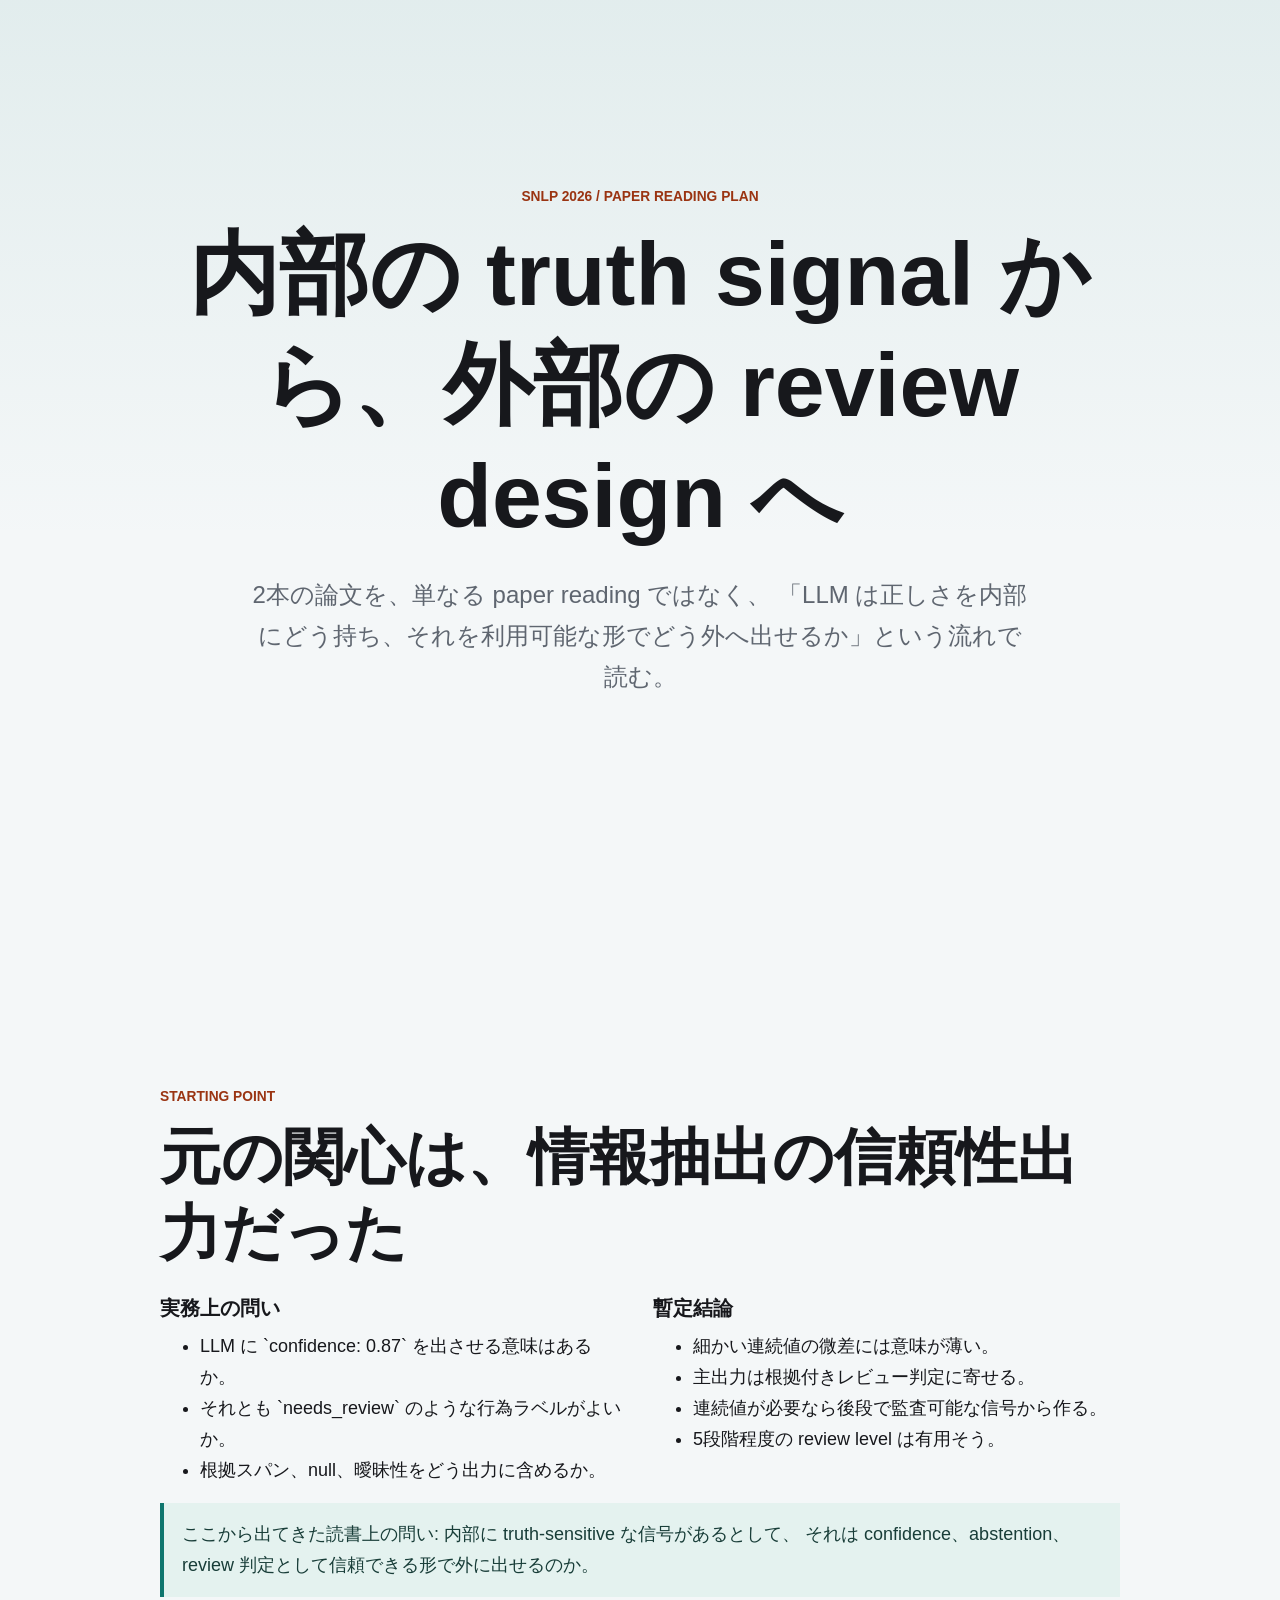
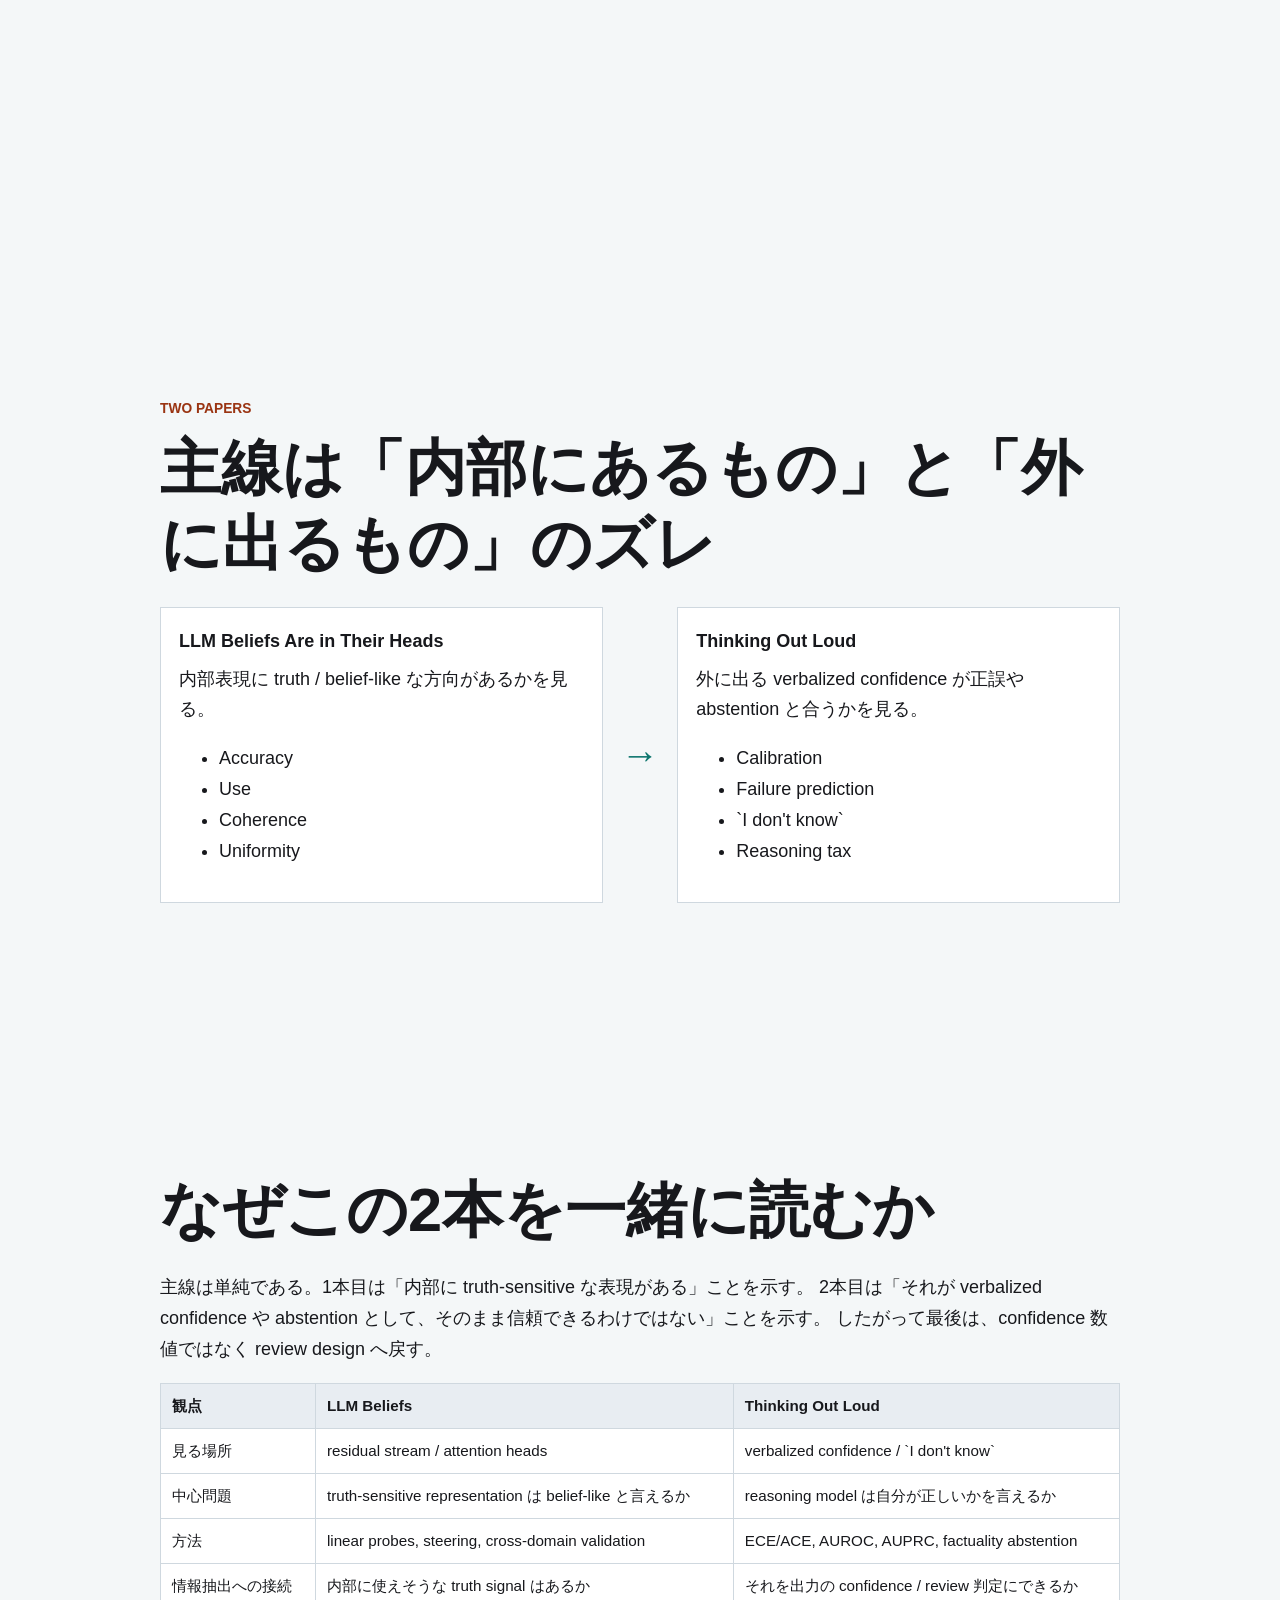
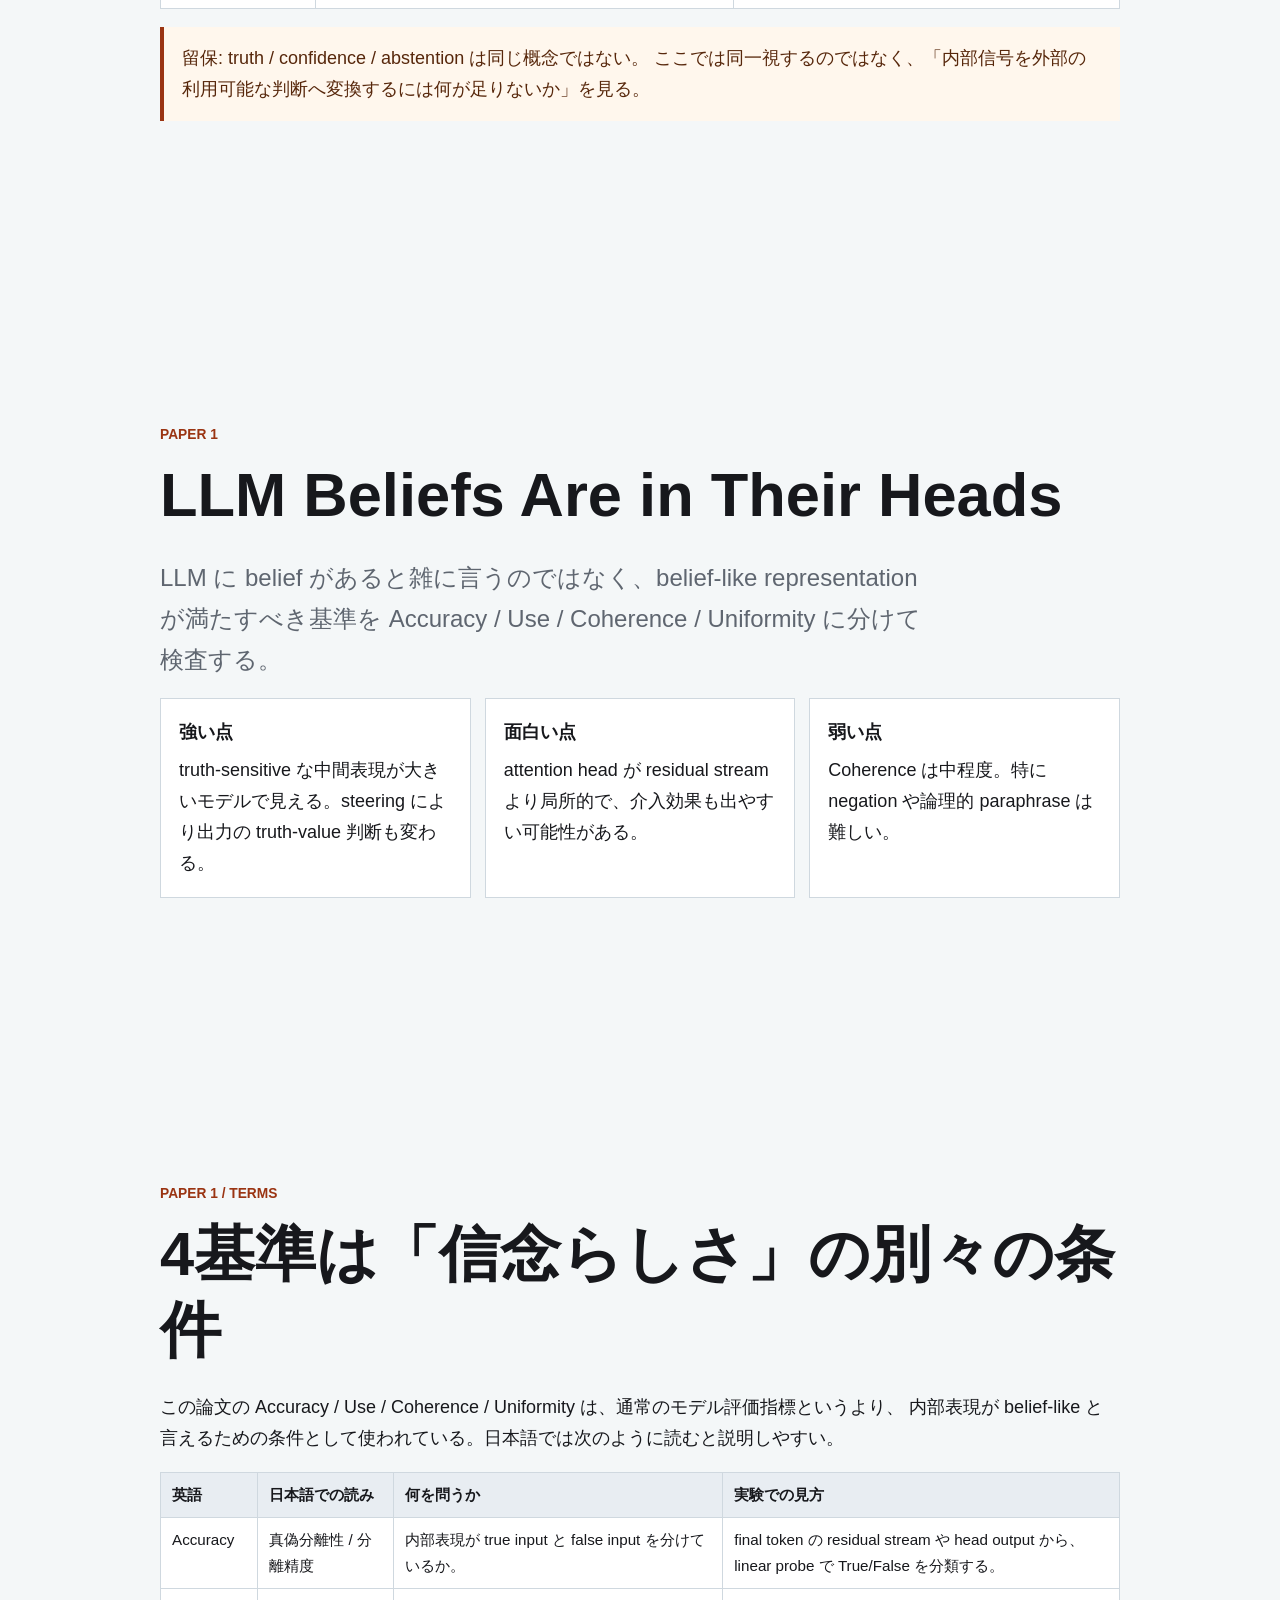
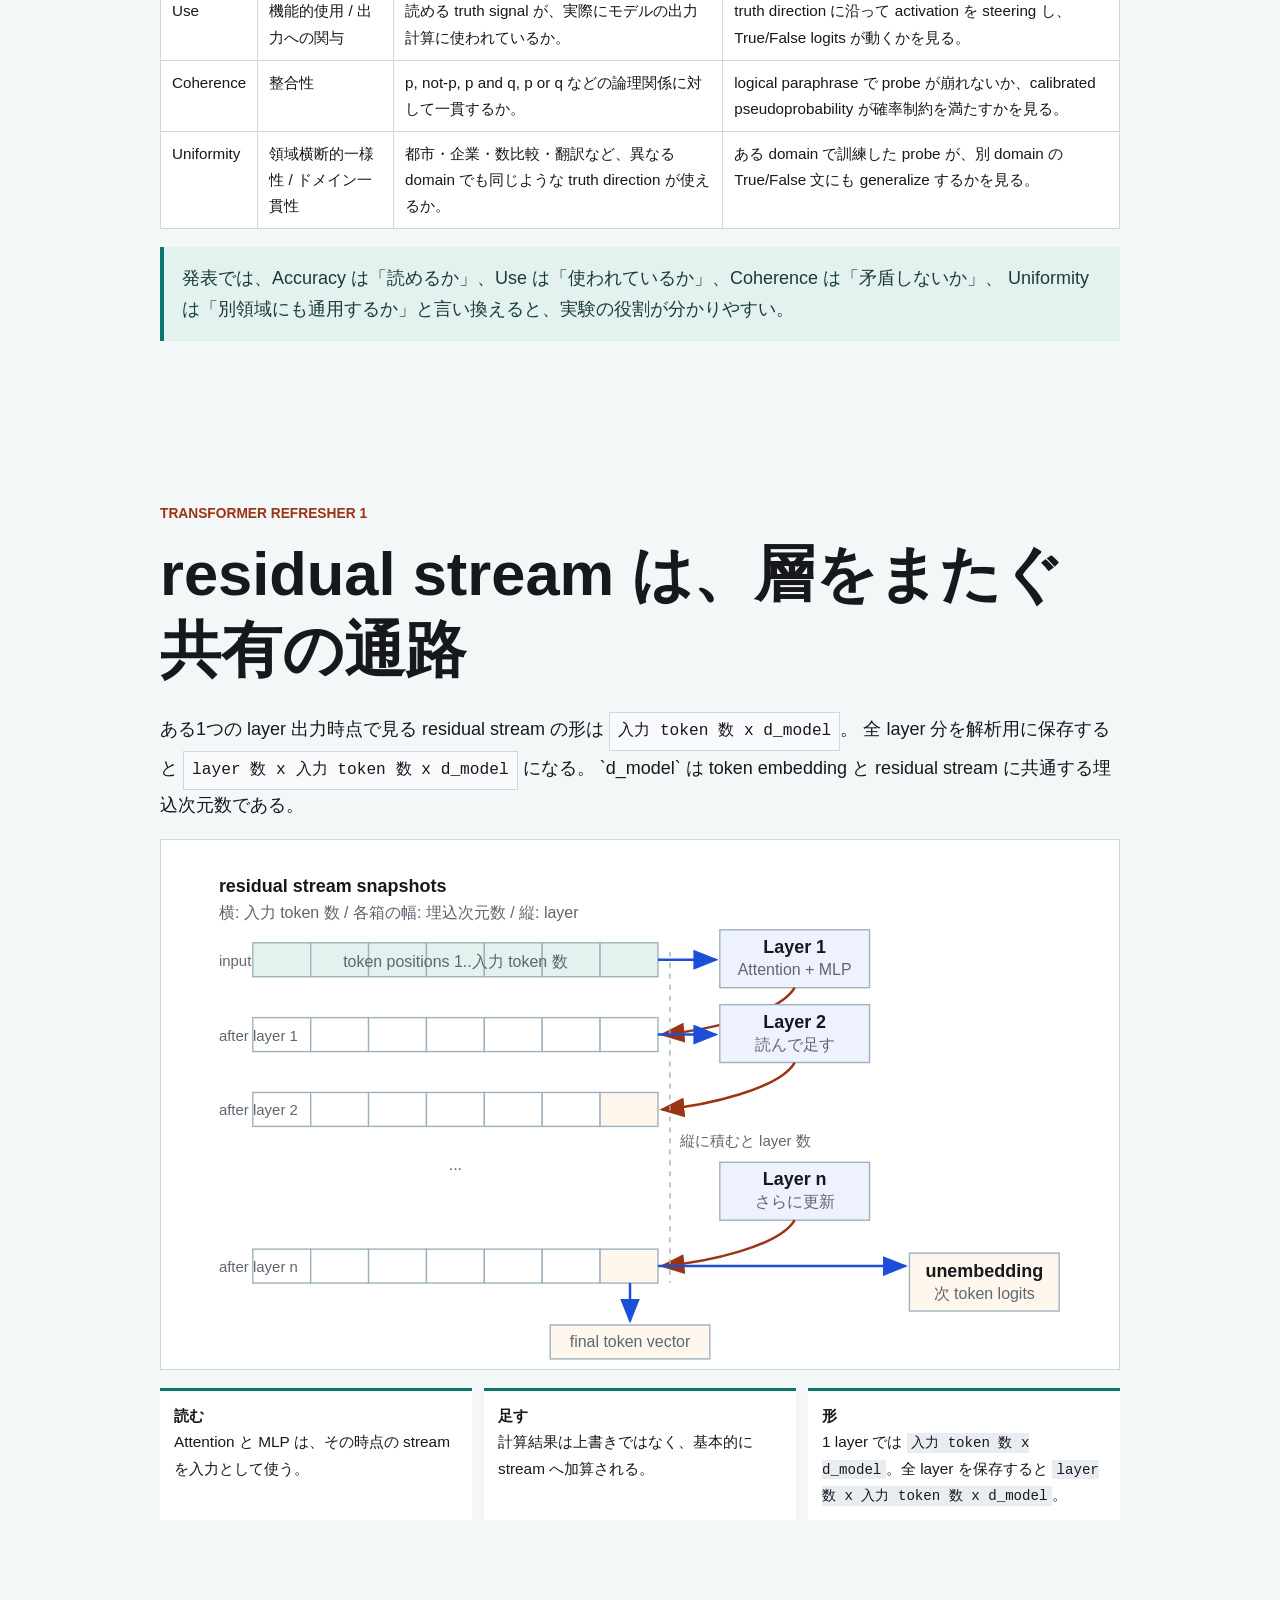
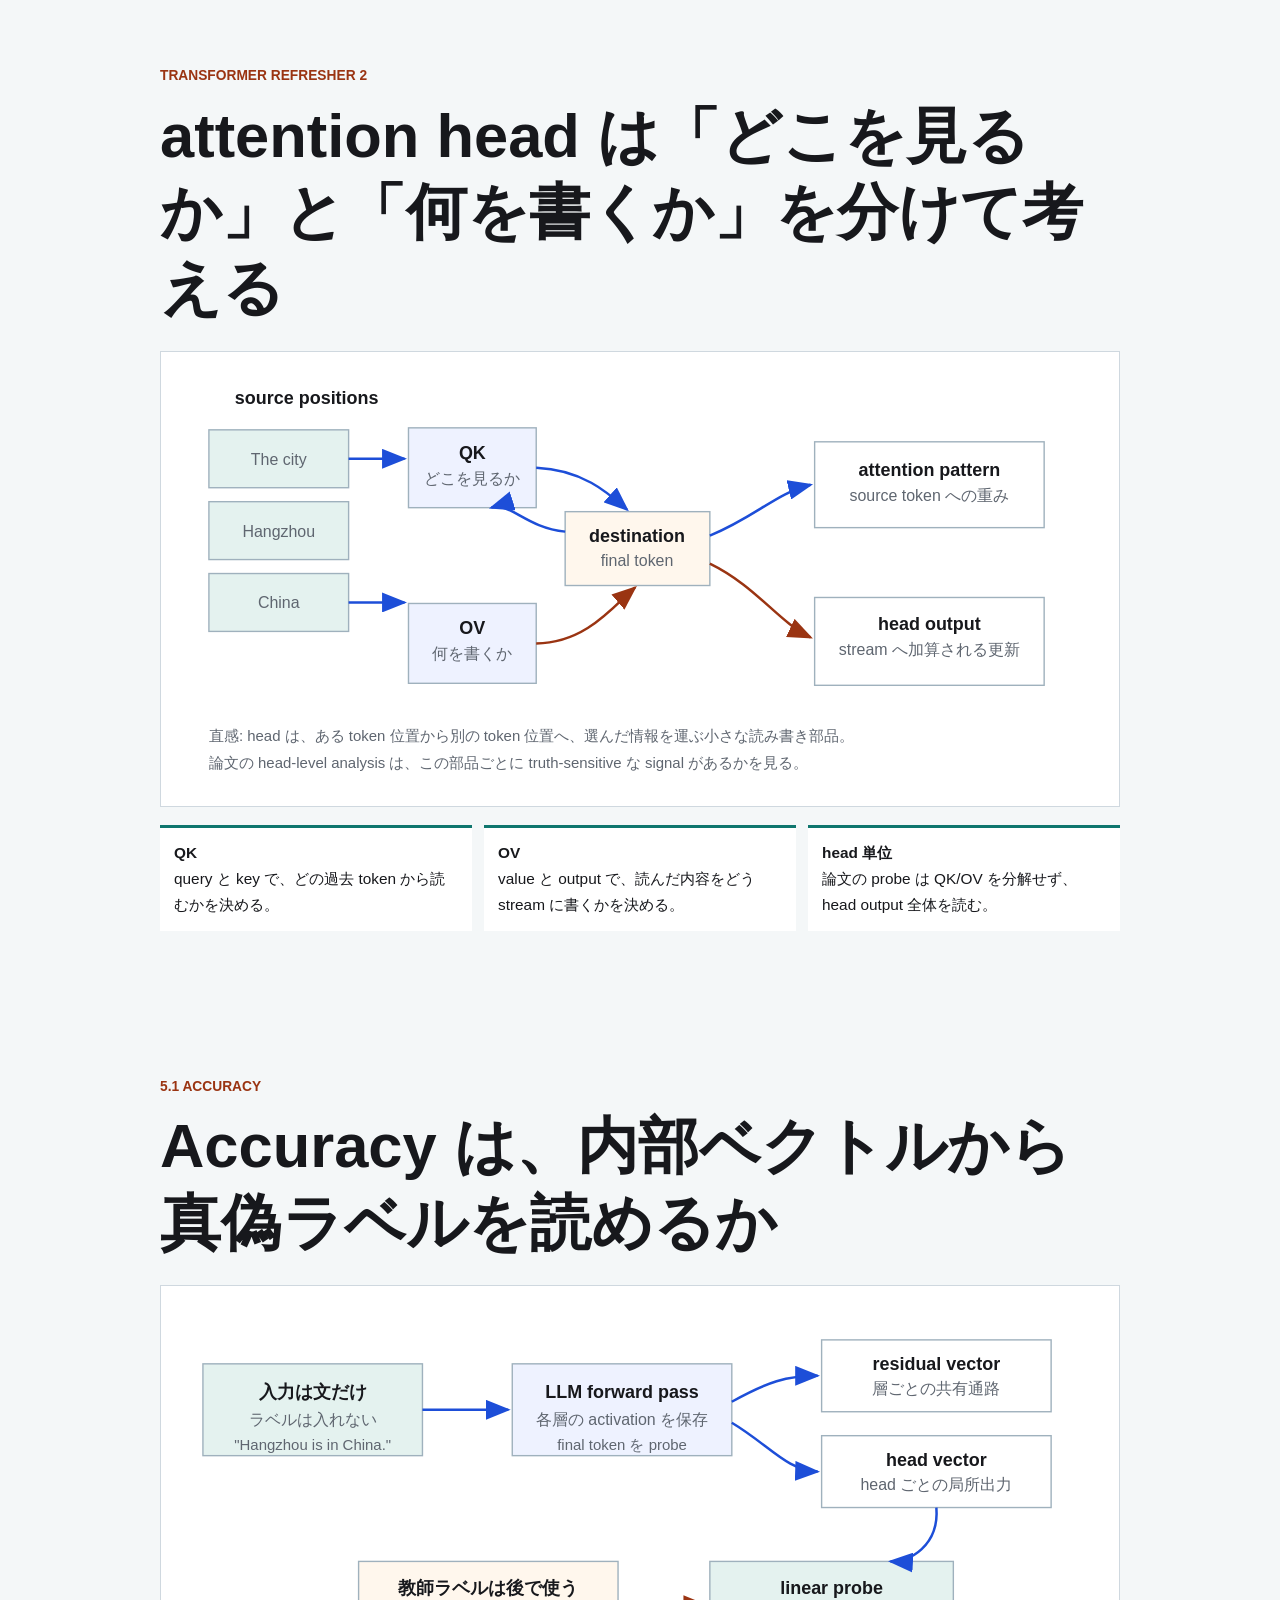
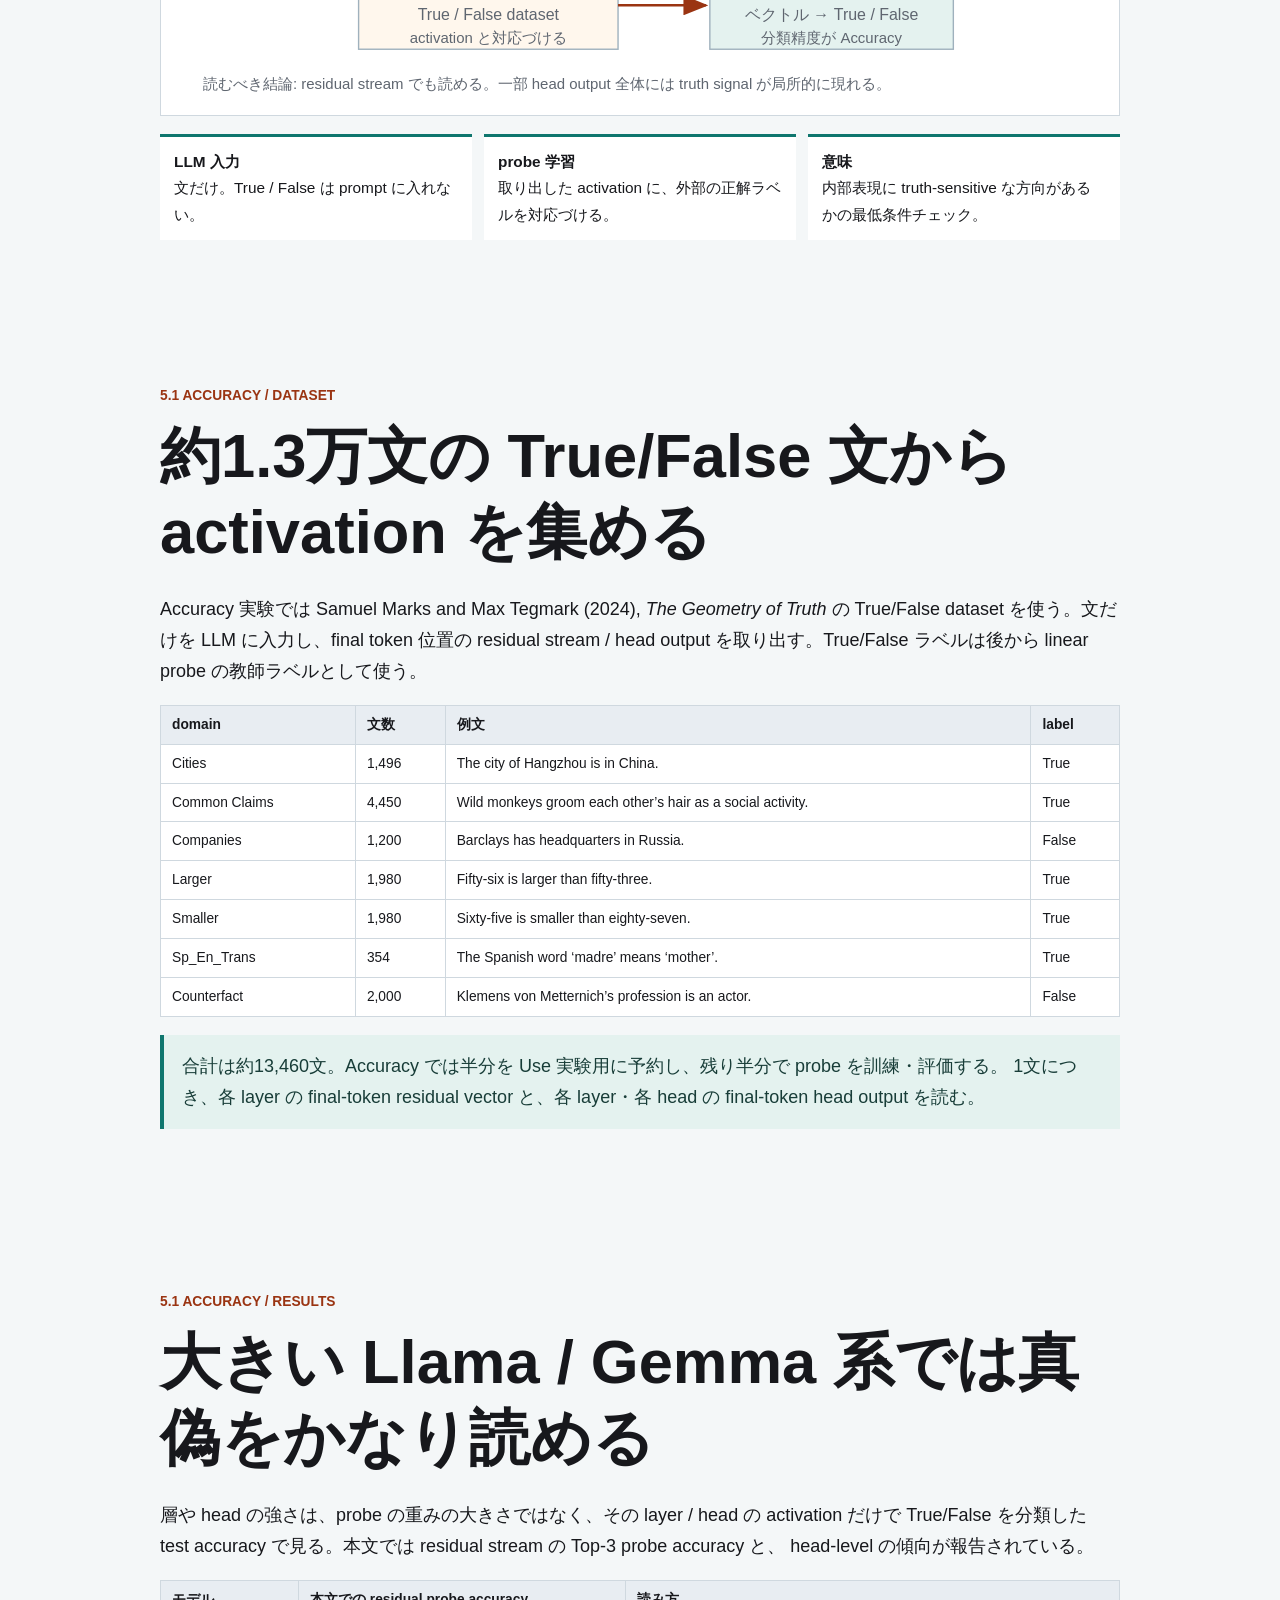
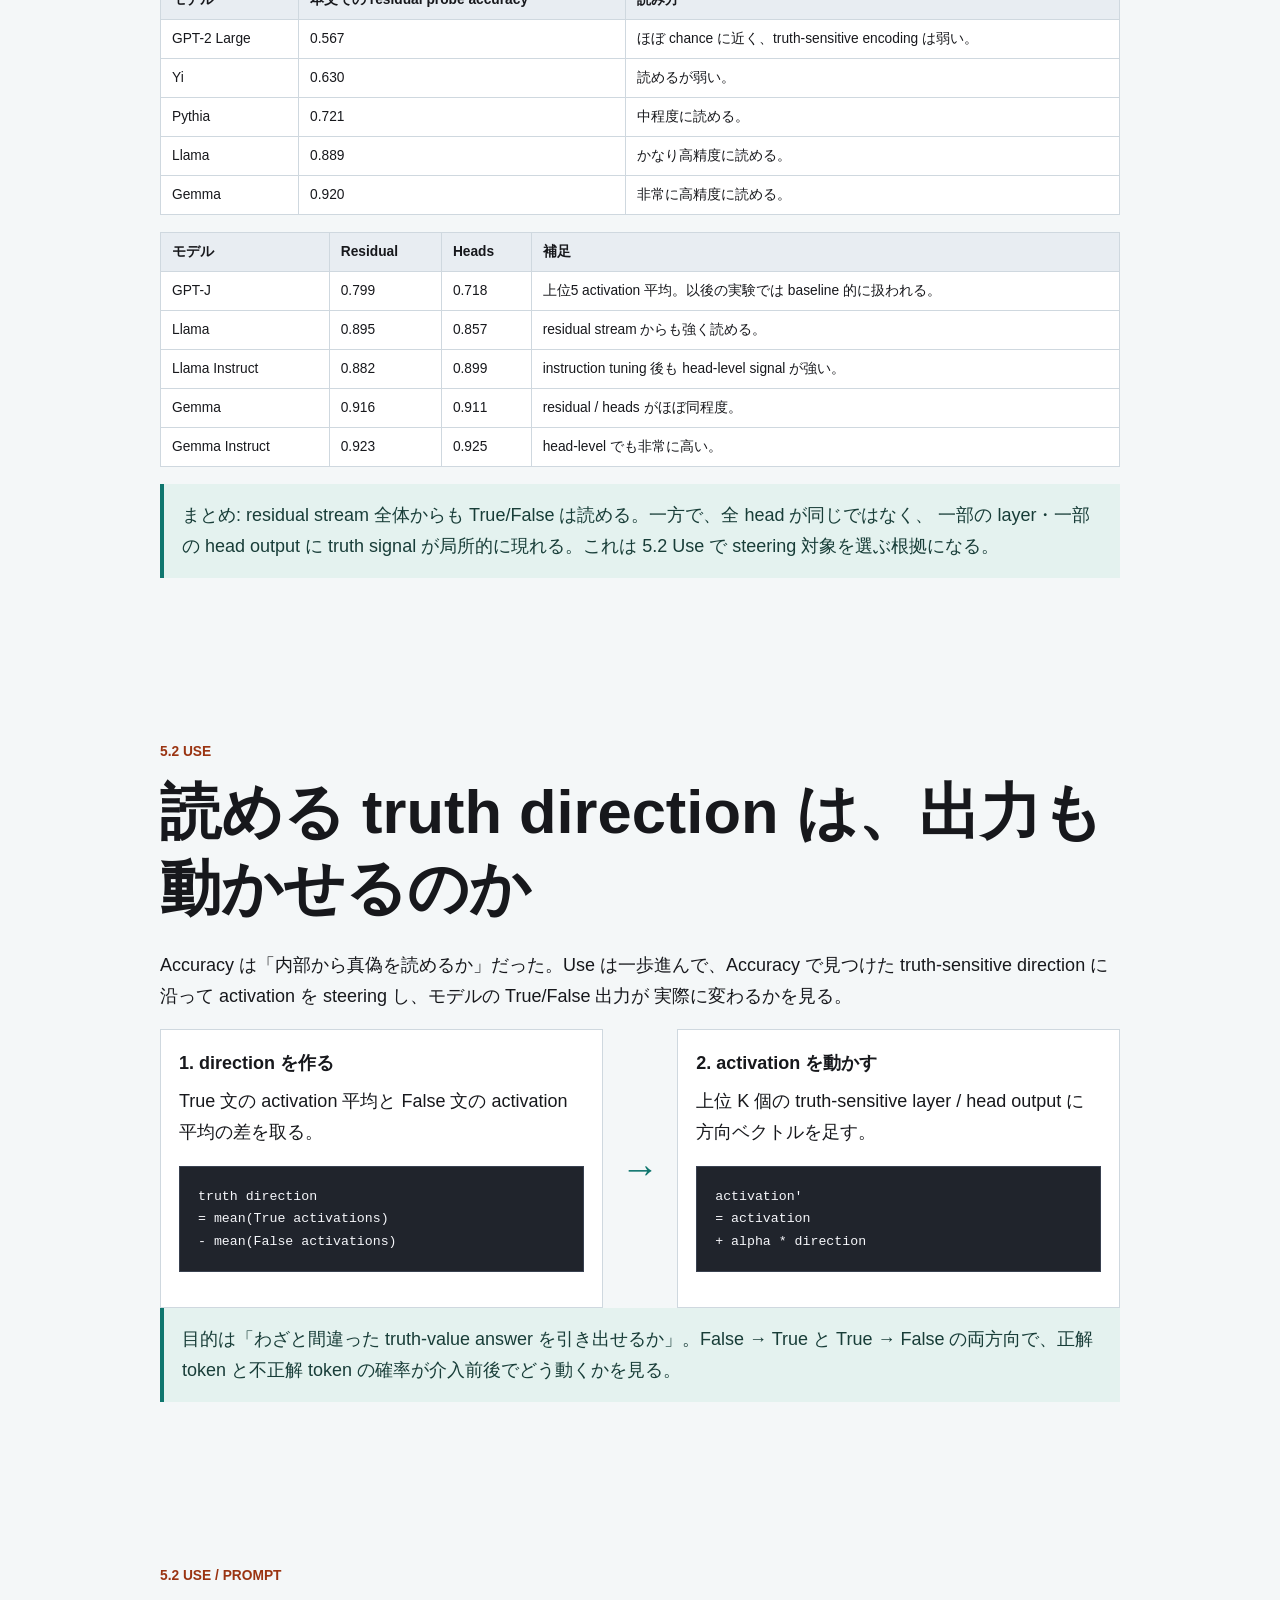
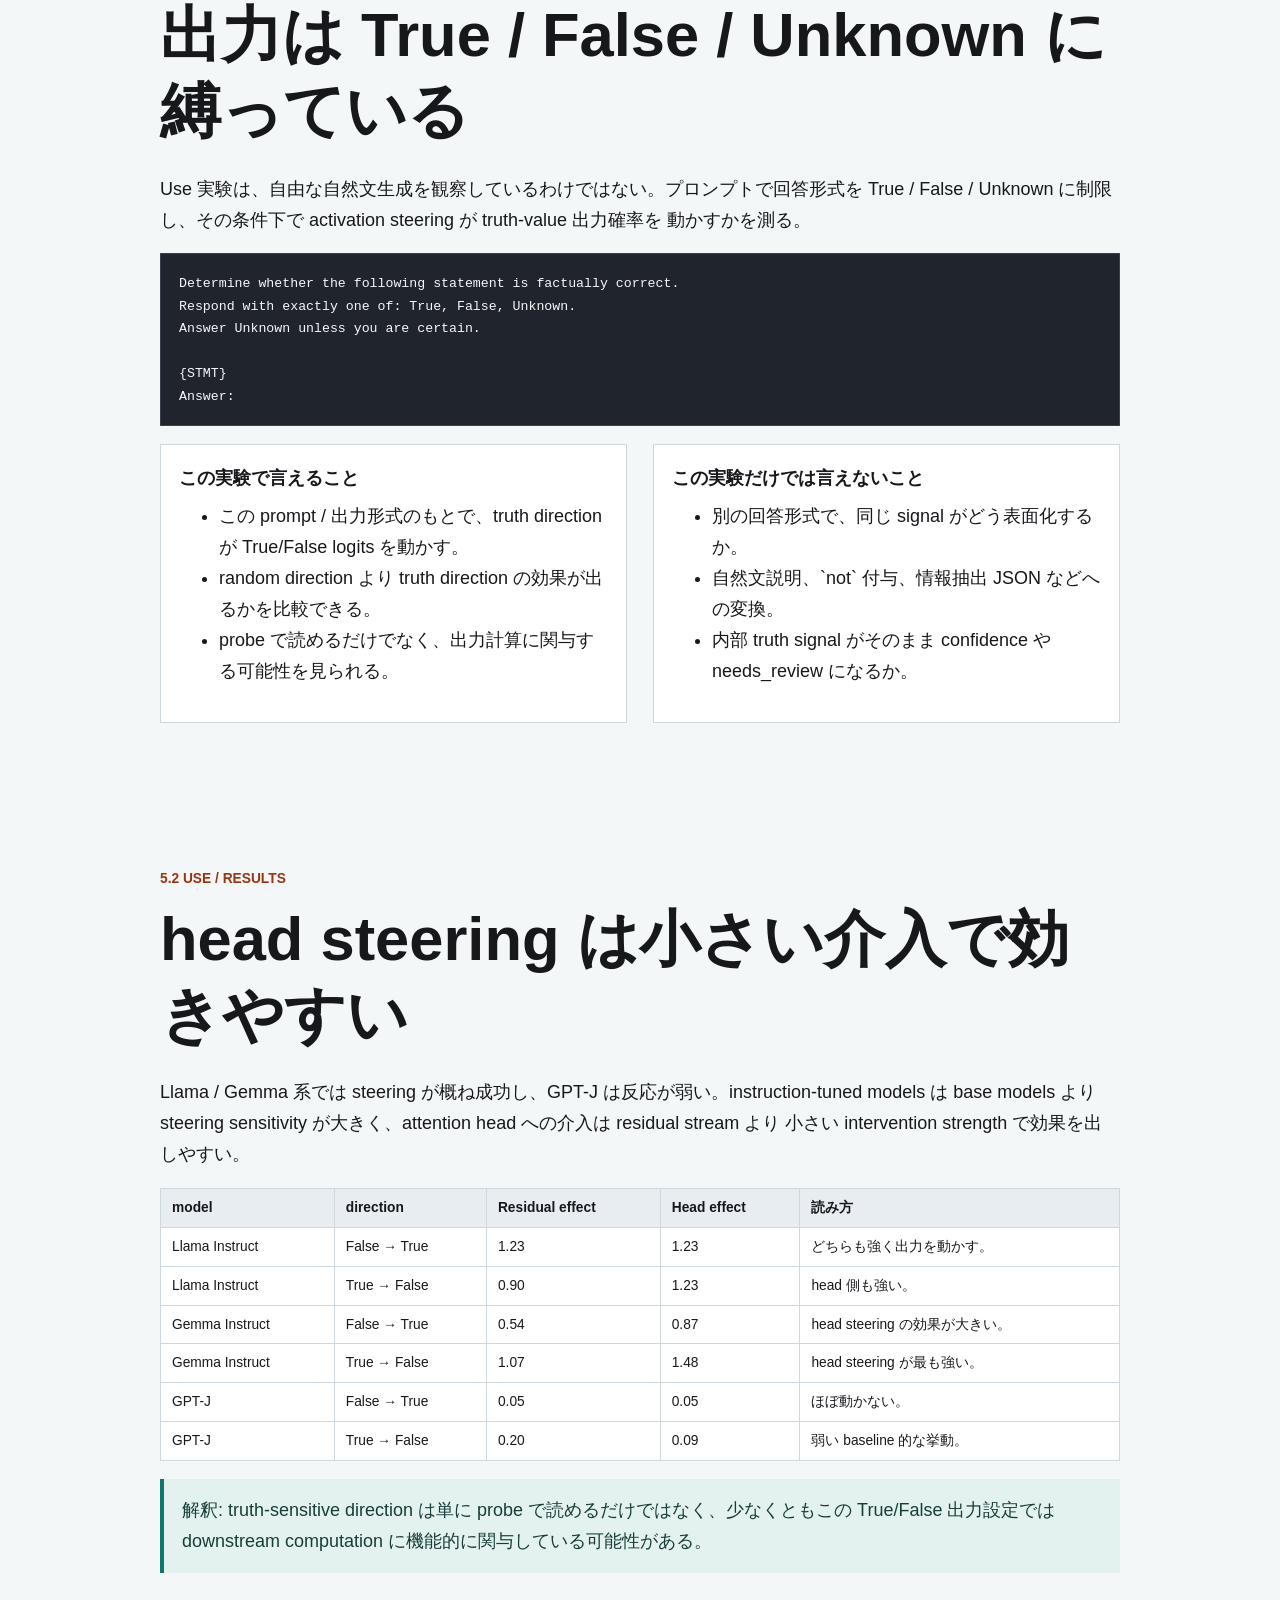
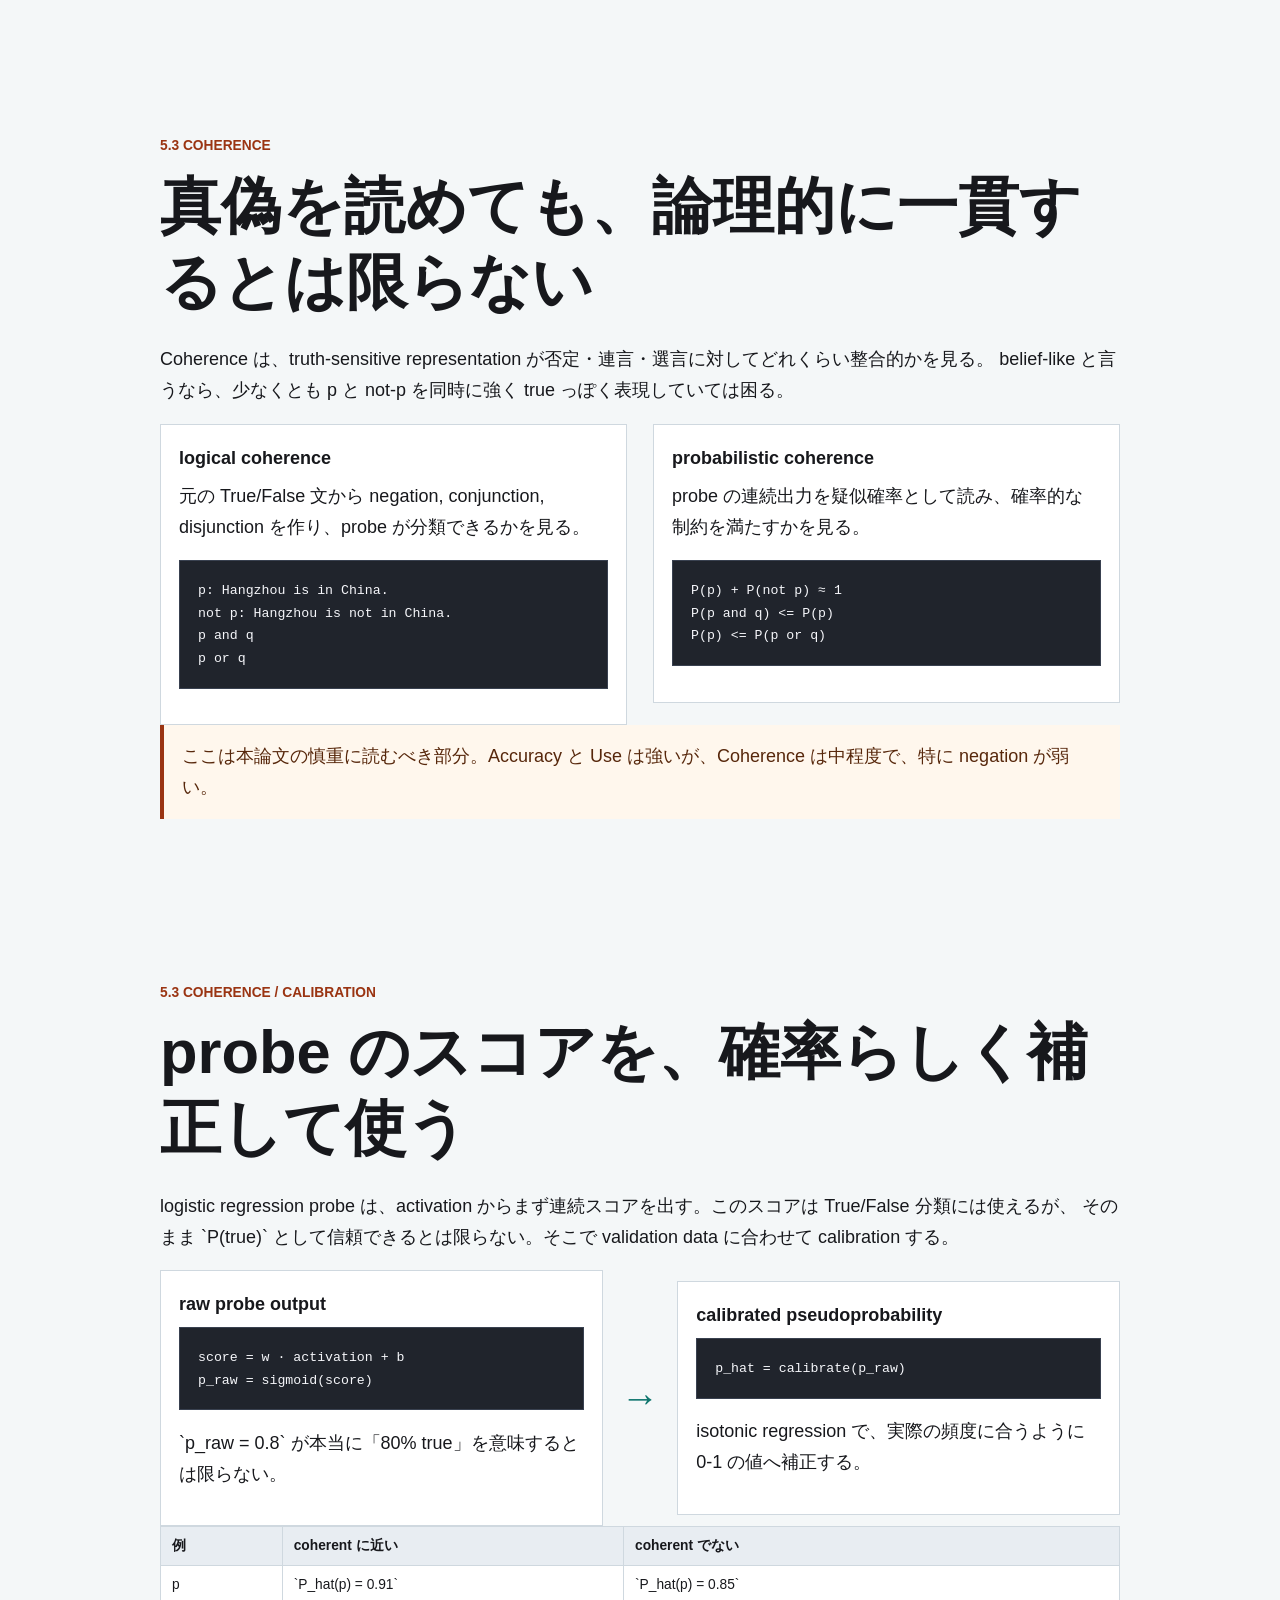
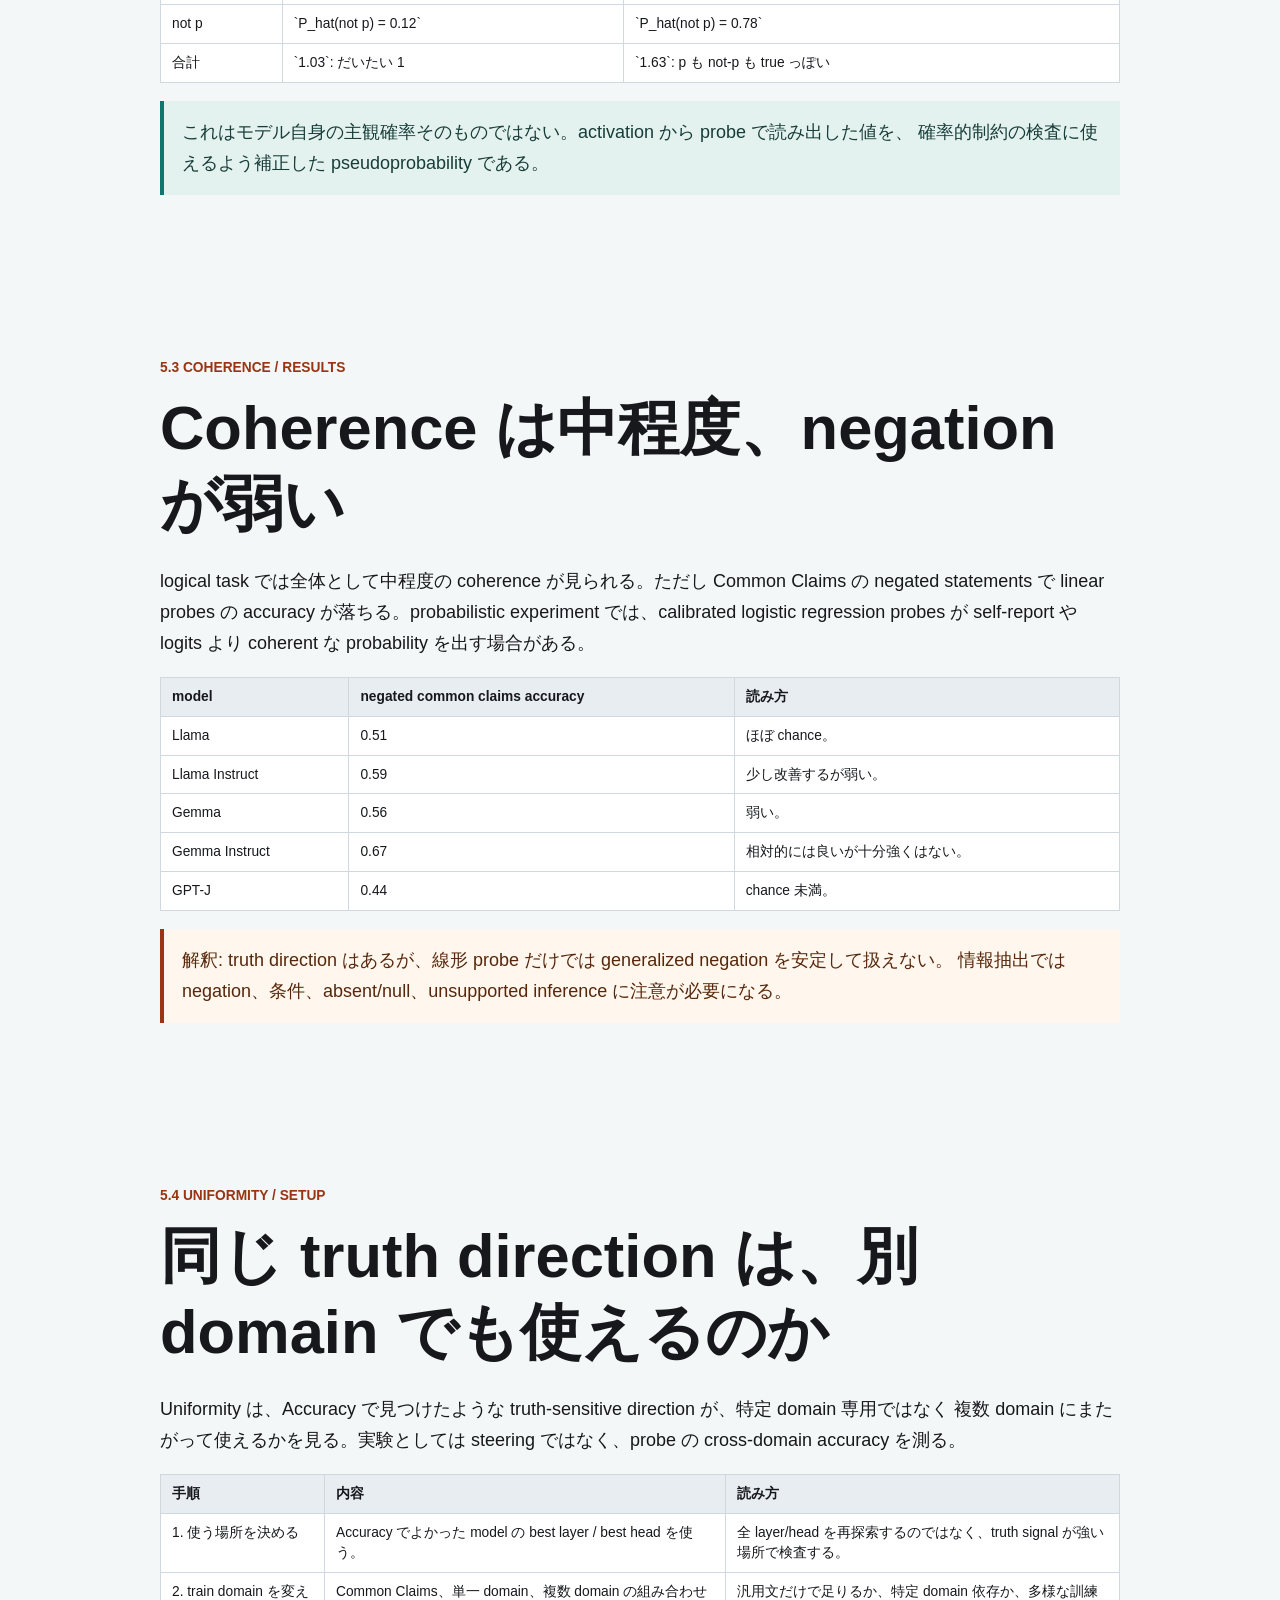
==== index.html @ efdf4074 "Initial GitHub Pages copy" ====
<!doctype html>
<html lang="ja">
  <head>
    <meta charset="utf-8" />
    <meta name="viewport" content="width=device-width, initial-scale=1" />
    <meta
      name="description"
      content="LLM Beliefs Are in Their Heads と Thinking Out Loud を読む目的を整理する研究会用縦スクロールスライド"
    />
    <title>LLMは自分の正しさをどう持ち、どう言えるのか</title>
    <script>
      if (new URLSearchParams(window.location.search).has("present")) {
        document.documentElement.classList.add("present");
      }

      window.addEventListener("DOMContentLoaded", () => {
        const slides = Array.from(document.querySelectorAll("main > section"));
        if (!slides.length) return;

        const editableSelector = "input, textarea, select, button, [contenteditable='true']";
        const isEditableTarget = (target) =>
          target instanceof Element && Boolean(target.closest(editableSelector));

        const slideTops = () =>
          slides.map((slide) => slide.getBoundingClientRect().top + window.scrollY);

        const scrollToSlide = (direction) => {
          const tops = slideTops();
          const currentY = window.scrollY;
          const threshold = 24;
          let targetIndex = -1;

          if (direction > 0) {
            targetIndex = tops.findIndex((top) => top > currentY + threshold);
            if (targetIndex === -1) targetIndex = tops.length - 1;
          } else {
            for (let index = tops.length - 1; index >= 0; index -= 1) {
              if (tops[index] < currentY - threshold) {
                targetIndex = index;
                break;
              }
            }
            if (targetIndex === -1) targetIndex = 0;
          }

          slides[targetIndex]?.scrollIntoView({ block: "start", behavior: "smooth" });
        };

        window.addEventListener("keydown", (event) => {
          if (event.defaultPrevented || event.altKey || event.ctrlKey || event.metaKey || event.shiftKey) return;
          if (isEditableTarget(event.target)) return;
          if (!["ArrowRight", "ArrowDown", "PageDown", "ArrowLeft", "ArrowUp", "PageUp"].includes(event.key)) return;
          if (event.repeat) return;

          event.preventDefault();
          const forward = ["ArrowRight", "ArrowDown", "PageDown"].includes(event.key);
          scrollToSlide(forward ? 1 : -1);
        });
      });
    </script>
    <style>
      :root {
        color-scheme: light;
        --bg: #f4f7f8;
        --paper: #ffffff;
        --ink: #17181c;
        --muted: #5f6670;
        --line: #cfd8df;
        --accent: #0f766e;
        --accent-2: #9a3412;
        --accent-3: #1d4ed8;
        --soft: #e4f2ef;
        --soft-2: #eef2ff;
        --warn: #fff7ed;
        --code-bg: #20242c;
        --code-ink: #f6f7fb;
        --measure: 960px;
      }

      * {
        box-sizing: border-box;
      }

      html {
        min-height: 100%;
        scroll-snap-type: y proximity;
        scroll-padding-block-start: 0;
        scroll-behavior: smooth;
        background: var(--bg);
      }

      html.present {
        scroll-snap-type: y mandatory;
      }

      body {
        margin: 0;
        min-height: 100%;
        color: var(--ink);
        background:
          linear-gradient(180deg, rgba(15, 118, 110, 0.08), transparent 34rem),
          var(--bg);
        font-family:
          -apple-system, BlinkMacSystemFont, "Hiragino Sans", "Yu Gothic", "Noto Sans JP",
          "Segoe UI", sans-serif;
        font-size: 18px;
        line-height: 1.72;
      }

      .talk {
        width: 100%;
      }

      .screen,
      .flow {
        width: min(var(--measure), calc(100% - 32px));
        margin: 0 auto;
        padding: 72px 0;
      }

      .screen {
        min-height: 100svh;
        scroll-snap-align: start;
        scroll-snap-stop: always;
        display: flex;
        flex-direction: column;
        justify-content: center;
      }

      .center {
        align-items: center;
        text-align: center;
      }

      h1,
      h2,
      h3 {
        margin-top: 0;
        line-height: 1.24;
        letter-spacing: 0;
      }

      h1 {
        max-width: 11em;
        margin-bottom: 22px;
        font-size: clamp(2.65rem, 7vw, 5.6rem);
      }

      h2 {
        margin-bottom: 24px;
        font-size: clamp(2rem, 4.8vw, 4.1rem);
      }

      h3 {
        margin-bottom: 10px;
        font-size: 1.28rem;
      }

      p,
      ul,
      ol,
      table,
      pre {
        margin-top: 0;
        margin-bottom: 1.1rem;
      }

      a {
        color: var(--accent-3);
      }

      code {
        font-family: SFMono-Regular, Consolas, "Liberation Mono", monospace;
        font-size: 0.92em;
      }

      :not(pre) > code {
        background: #e8edf2;
        padding: 0.12em 0.32em;
      }

      pre {
        max-width: 100%;
        max-height: 70svh;
        overflow: auto;
        border: 1px solid #394150;
        background: var(--code-bg);
        color: var(--code-ink);
        padding: 18px;
        font-size: 0.9rem;
        line-height: 1.55;
      }

      table {
        width: 100%;
        border-collapse: collapse;
        background: var(--paper);
        font-size: 0.95rem;
      }

      .compact-table {
        font-size: 0.86rem;
        line-height: 1.45;
      }

      th,
      td {
        border: 1px solid var(--line);
        padding: 9px 11px;
        vertical-align: top;
      }

      th {
        background: #e8edf2;
        text-align: left;
      }

      .kicker {
        margin-bottom: 10px;
        color: var(--accent-2);
        font-size: 0.86rem;
        font-weight: 700;
        text-transform: uppercase;
      }

      .lead {
        max-width: 780px;
        color: var(--muted);
        font-size: clamp(1.15rem, 2.2vw, 1.5rem);
      }

      .note {
        border-left: 4px solid var(--accent);
        background: var(--soft);
        padding: 16px 18px;
        color: #183d38;
      }

      .warn {
        border-left-color: var(--accent-2);
        background: var(--warn);
        color: #57270b;
      }

      .two-col {
        display: grid;
        grid-template-columns: minmax(0, 1fr) minmax(0, 1fr);
        gap: 26px;
        align-items: start;
      }

      .three-col {
        display: grid;
        grid-template-columns: repeat(3, minmax(0, 1fr));
        gap: 14px;
      }

      .panel {
        border: 1px solid var(--line);
        background: var(--paper);
        padding: 18px;
      }

      .panel strong {
        display: block;
        margin-bottom: 7px;
      }

      .tag-list {
        display: flex;
        flex-wrap: wrap;
        gap: 8px;
        padding: 0;
        list-style: none;
      }

      .tag-list li {
        border: 1px solid var(--line);
        background: var(--paper);
        padding: 5px 10px;
        font-size: 0.94rem;
      }

      .axis {
        display: grid;
        grid-template-columns: 1fr auto 1fr;
        gap: 18px;
        align-items: center;
      }

      .arrow {
        color: var(--accent);
        font-size: 2.4rem;
        line-height: 1;
      }

      .scale {
        display: grid;
        grid-template-columns: repeat(5, minmax(0, 1fr));
        gap: 8px;
        counter-reset: step;
      }

      .scale div {
        counter-increment: step;
        min-height: 132px;
        border-top: 4px solid var(--accent-3);
        background: var(--paper);
        padding: 12px;
      }

      .scale div::before {
        content: counter(step);
        display: inline-grid;
        place-items: center;
        width: 28px;
        height: 28px;
        margin-bottom: 10px;
        border-radius: 999px;
        background: var(--accent-3);
        color: white;
        font-weight: 700;
      }

      .diagram-block {
        display: grid;
        gap: 18px;
      }

      .diagram-svg {
        width: 100%;
        height: auto;
        border: 1px solid var(--line);
        background: var(--paper);
      }

      .diagram-svg text {
        fill: var(--ink);
        font-family:
          -apple-system, BlinkMacSystemFont, "Hiragino Sans", "Yu Gothic", "Noto Sans JP",
          "Segoe UI", sans-serif;
        letter-spacing: 0;
      }

      .diagram-svg .small {
        fill: var(--muted);
        font-size: 16px;
      }

      .diagram-svg .label {
        font-size: 18px;
        font-weight: 700;
      }

      .diagram-svg .caption {
        fill: var(--muted);
        font-size: 15px;
      }

      .diagram-svg .box {
        fill: #ffffff;
        stroke: #9fb1bd;
        stroke-width: 1.4;
      }

      .diagram-svg .soft-fill {
        fill: var(--soft);
      }

      .diagram-svg .blue-fill {
        fill: var(--soft-2);
      }

      .diagram-svg .warn-fill {
        fill: var(--warn);
      }

      .diagram-svg .stream {
        fill: none;
        stroke: var(--accent);
        stroke-width: 9;
        stroke-linecap: round;
      }

      .diagram-svg .arrow-line {
        fill: none;
        stroke: var(--accent-3);
        stroke-width: 2.5;
        marker-end: url(#arrowhead);
      }

      .diagram-svg .write-line {
        fill: none;
        stroke: var(--accent-2);
        stroke-width: 2.5;
        marker-end: url(#arrowhead-warn);
      }

      .diagram-notes {
        display: grid;
        grid-template-columns: repeat(3, minmax(0, 1fr));
        gap: 12px;
        margin: 0;
        padding: 0;
        list-style: none;
      }

      .diagram-notes li {
        border-top: 3px solid var(--accent);
        background: var(--paper);
        padding: 12px 14px;
        font-size: 0.96rem;
      }

      .shape-note {
        display: inline-block;
        border: 1px solid var(--line);
        background: #f8fafc;
        padding: 0.28em 0.5em;
        font-family: SFMono-Regular, Consolas, "Liberation Mono", monospace;
        font-size: 0.9em;
      }

      .refs li {
        margin-bottom: 0.5rem;
      }

      @media (max-width: 760px) {
        body {
          font-size: 16px;
        }

        .screen,
        .flow {
          width: min(100% - 24px, var(--measure));
          padding: 48px 0;
        }

        .screen {
          justify-content: flex-start;
        }

        .two-col,
        .three-col,
        .axis,
        .scale,
        .diagram-notes {
          grid-template-columns: 1fr;
        }

        .arrow {
          transform: rotate(90deg);
          justify-self: center;
        }
      }

      @media print {
        html,
        html.present {
          scroll-snap-type: none;
        }

        body {
          background: #fff;
          font-size: 12pt;
        }

        .screen,
        .flow {
          width: auto;
          min-height: auto;
          padding: 24pt 0;
          scroll-snap-align: none;
          page-break-inside: avoid;
        }
      }
    </style>
  </head>
  <body>
    <svg width="0" height="0" style="position: absolute" aria-hidden="true" focusable="false">
      <defs>
        <marker id="arrowhead" markerWidth="10" markerHeight="8" refX="9" refY="4" orient="auto">
          <path d="M0,0 L10,4 L0,8 Z" fill="#1d4ed8"></path>
        </marker>
        <marker id="arrowhead-warn" markerWidth="10" markerHeight="8" refX="9" refY="4" orient="auto">
          <path d="M0,0 L10,4 L0,8 Z" fill="#9a3412"></path>
        </marker>
      </defs>
    </svg>
    <main class="talk">
      <section class="screen center">
        <p class="kicker">SNLP 2026 / Paper Reading Plan</p>
        <h1>内部の truth signal から、外部の review design へ</h1>
        <p class="lead">
          2本の論文を、単なる paper reading ではなく、
          「LLM は正しさを内部にどう持ち、それを利用可能な形でどう外へ出せるか」という流れで読む。
        </p>
      </section>

      <section class="screen">
        <p class="kicker">Starting Point</p>
        <h2>元の関心は、情報抽出の信頼性出力だった</h2>
        <div class="two-col">
          <div>
            <h3>実務上の問い</h3>
            <ul>
              <li>LLM に `confidence: 0.87` を出させる意味はあるか。</li>
              <li>それとも `needs_review` のような行為ラベルがよいか。</li>
              <li>根拠スパン、null、曖昧性をどう出力に含めるか。</li>
            </ul>
          </div>
          <div>
            <h3>暫定結論</h3>
            <ul>
              <li>細かい連続値の微差には意味が薄い。</li>
              <li>主出力は根拠付きレビュー判定に寄せる。</li>
              <li>連続値が必要なら後段で監査可能な信号から作る。</li>
              <li>5段階程度の review level は有用そう。</li>
            </ul>
          </div>
        </div>
        <p class="note">
          ここから出てきた読書上の問い: 内部に truth-sensitive な信号があるとして、
          それは confidence、abstention、review 判定として信頼できる形で外に出せるのか。
        </p>
      </section>

      <section class="screen">
        <p class="kicker">Two Papers</p>
        <h2>主線は「内部にあるもの」と「外に出るもの」のズレ</h2>
        <div class="axis">
          <div class="panel">
            <strong>LLM Beliefs Are in Their Heads</strong>
            <p>内部表現に truth / belief-like な方向があるかを見る。</p>
            <ul>
              <li>Accuracy</li>
              <li>Use</li>
              <li>Coherence</li>
              <li>Uniformity</li>
            </ul>
          </div>
          <div class="arrow">→</div>
          <div class="panel">
            <strong>Thinking Out Loud</strong>
            <p>外に出る verbalized confidence が正誤や abstention と合うかを見る。</p>
            <ul>
              <li>Calibration</li>
              <li>Failure prediction</li>
              <li>`I don't know`</li>
              <li>Reasoning tax</li>
            </ul>
          </div>
        </div>
      </section>

      <section class="flow">
        <h2>なぜこの2本を一緒に読むか</h2>
        <p>
          主線は単純である。1本目は「内部に truth-sensitive な表現がある」ことを示す。
          2本目は「それが verbalized confidence や abstention として、そのまま信頼できるわけではない」ことを示す。
          したがって最後は、confidence 数値ではなく review design へ戻す。
        </p>
        <table>
          <thead>
            <tr>
              <th>観点</th>
              <th>LLM Beliefs</th>
              <th>Thinking Out Loud</th>
            </tr>
          </thead>
          <tbody>
            <tr>
              <td>見る場所</td>
              <td>residual stream / attention heads</td>
              <td>verbalized confidence / `I don't know`</td>
            </tr>
            <tr>
              <td>中心問題</td>
              <td>truth-sensitive representation は belief-like と言えるか</td>
              <td>reasoning model は自分が正しいかを言えるか</td>
            </tr>
            <tr>
              <td>方法</td>
              <td>linear probes, steering, cross-domain validation</td>
              <td>ECE/ACE, AUROC, AUPRC, factuality abstention</td>
            </tr>
            <tr>
              <td>情報抽出への接続</td>
              <td>内部に使えそうな truth signal はあるか</td>
              <td>それを出力の confidence / review 判定にできるか</td>
            </tr>
          </tbody>
        </table>
        <p class="note warn">
          留保: truth / confidence / abstention は同じ概念ではない。
          ここでは同一視するのではなく、「内部信号を外部の利用可能な判断へ変換するには何が足りないか」を見る。
        </p>
      </section>

      <section class="screen">
        <p class="kicker">Paper 1</p>
        <h2>LLM Beliefs Are in Their Heads</h2>
        <p class="lead">
          LLM に belief があると雑に言うのではなく、belief-like representation が満たすべき基準を
          Accuracy / Use / Coherence / Uniformity に分けて検査する。
        </p>
        <div class="three-col">
          <div class="panel">
            <strong>強い点</strong>
            truth-sensitive な中間表現が大きいモデルで見える。steering により出力の truth-value 判断も変わる。
          </div>
          <div class="panel">
            <strong>面白い点</strong>
            attention head が residual stream より局所的で、介入効果も出やすい可能性がある。
          </div>
          <div class="panel">
            <strong>弱い点</strong>
            Coherence は中程度。特に negation や論理的 paraphrase は難しい。
          </div>
        </div>
      </section>

      <section class="flow">
        <p class="kicker">Paper 1 / Terms</p>
        <h2>4基準は「信念らしさ」の別々の条件</h2>
        <p>
          この論文の Accuracy / Use / Coherence / Uniformity は、通常のモデル評価指標というより、
          内部表現が belief-like と言えるための条件として使われている。日本語では次のように読むと説明しやすい。
        </p>
        <table>
          <thead>
            <tr>
              <th>英語</th>
              <th>日本語での読み</th>
              <th>何を問うか</th>
              <th>実験での見方</th>
            </tr>
          </thead>
          <tbody>
            <tr>
              <td>Accuracy</td>
              <td>真偽分離性 / 分離精度</td>
              <td>内部表現が true input と false input を分けているか。</td>
              <td>final token の residual stream や head output から、linear probe で True/False を分類する。</td>
            </tr>
            <tr>
              <td>Use</td>
              <td>機能的使用 / 出力への関与</td>
              <td>読める truth signal が、実際にモデルの出力計算に使われているか。</td>
              <td>truth direction に沿って activation を steering し、True/False logits が動くかを見る。</td>
            </tr>
            <tr>
              <td>Coherence</td>
              <td>整合性</td>
              <td>p, not-p, p and q, p or q などの論理関係に対して一貫するか。</td>
              <td>logical paraphrase で probe が崩れないか、calibrated pseudoprobability が確率制約を満たすかを見る。</td>
            </tr>
            <tr>
              <td>Uniformity</td>
              <td>領域横断的一様性 / ドメイン一貫性</td>
              <td>都市・企業・数比較・翻訳など、異なる domain でも同じような truth direction が使えるか。</td>
              <td>ある domain で訓練した probe が、別 domain の True/False 文にも generalize するかを見る。</td>
            </tr>
          </tbody>
        </table>
        <p class="note">
          発表では、Accuracy は「読めるか」、Use は「使われているか」、Coherence は「矛盾しないか」、
          Uniformity は「別領域にも通用するか」と言い換えると、実験の役割が分かりやすい。
        </p>
      </section>

      <section class="screen">
        <p class="kicker">Transformer Refresher 1</p>
        <h2>residual stream は、層をまたぐ共有の通路</h2>
        <p>
          ある1つの layer 出力時点で見る residual stream の形は
          <span class="shape-note">入力 token 数 x d_model</span>。
          全 layer 分を解析用に保存すると <span class="shape-note">layer 数 x 入力 token 数 x d_model</span> になる。
          `d_model` は token embedding と residual stream に共通する埋込次元数である。
        </p>
        <div class="diagram-block">
          <svg class="diagram-svg" viewBox="0 0 960 530" role="img" aria-labelledby="residual-title residual-desc">
            <title id="residual-title">Residual stream as a shared communication channel</title>
            <desc id="residual-desc">
              Token embeddings enter a residual stream. Each transformer layer reads from the stream, computes attention
              and MLP updates, and writes the updates back by addition.
            </desc>
            <text x="58" y="52" class="label">residual stream snapshots</text>
            <text x="58" y="78" class="small">横: 入力 token 数 / 各箱の幅: 埋込次元数 / 縦: layer</text>

            <g aria-label="input embeddings">
              <rect x="92" y="103" width="58" height="34" class="box soft-fill"></rect>
              <rect x="150" y="103" width="58" height="34" class="box soft-fill"></rect>
              <rect x="208" y="103" width="58" height="34" class="box soft-fill"></rect>
              <rect x="266" y="103" width="58" height="34" class="box soft-fill"></rect>
              <rect x="324" y="103" width="58" height="34" class="box soft-fill"></rect>
              <rect x="382" y="103" width="58" height="34" class="box soft-fill"></rect>
              <rect x="440" y="103" width="58" height="34" class="box soft-fill"></rect>
              <text x="58" y="126" text-anchor="start" class="caption">input</text>
              <text x="295" y="127" text-anchor="middle" class="small">token positions 1..入力 token 数</text>
            </g>

            <rect x="560" y="90" width="150" height="58" class="box blue-fill"></rect>
            <text x="635" y="113" text-anchor="middle" class="label">Layer 1</text>
            <text x="635" y="135" text-anchor="middle" class="small">Attention + MLP</text>
            <path d="M498 120 H556" class="arrow-line"></path>

            <g aria-label="layer 1 residual stream">
              <rect x="92" y="178" width="58" height="34" class="box"></rect>
              <rect x="150" y="178" width="58" height="34" class="box"></rect>
              <rect x="208" y="178" width="58" height="34" class="box"></rect>
              <rect x="266" y="178" width="58" height="34" class="box"></rect>
              <rect x="324" y="178" width="58" height="34" class="box"></rect>
              <rect x="382" y="178" width="58" height="34" class="box"></rect>
              <rect x="440" y="178" width="58" height="34" class="box"></rect>
              <text x="58" y="201" text-anchor="start" class="caption">after layer 1</text>
            </g>
            <path d="M635 148 C620 174 548 191 502 195" class="write-line"></path>

            <rect x="560" y="165" width="150" height="58" class="box blue-fill"></rect>
            <text x="635" y="188" text-anchor="middle" class="label">Layer 2</text>
            <text x="635" y="210" text-anchor="middle" class="small">読んで足す</text>
            <path d="M498 195 H556" class="arrow-line"></path>

            <g aria-label="layer 2 residual stream">
              <rect x="92" y="253" width="58" height="34" class="box"></rect>
              <rect x="150" y="253" width="58" height="34" class="box"></rect>
              <rect x="208" y="253" width="58" height="34" class="box"></rect>
              <rect x="266" y="253" width="58" height="34" class="box"></rect>
              <rect x="324" y="253" width="58" height="34" class="box"></rect>
              <rect x="382" y="253" width="58" height="34" class="box"></rect>
              <rect x="440" y="253" width="58" height="34" class="box warn-fill"></rect>
              <text x="58" y="276" text-anchor="start" class="caption">after layer 2</text>
            </g>
            <path d="M635 223 C620 249 548 266 502 270" class="write-line"></path>

            <text x="295" y="331" text-anchor="middle" class="small">...</text>

            <rect x="560" y="323" width="150" height="58" class="box blue-fill"></rect>
            <text x="635" y="346" text-anchor="middle" class="label">Layer n</text>
            <text x="635" y="368" text-anchor="middle" class="small">さらに更新</text>

            <g aria-label="layer n residual stream">
              <rect x="92" y="410" width="58" height="34" class="box"></rect>
              <rect x="150" y="410" width="58" height="34" class="box"></rect>
              <rect x="208" y="410" width="58" height="34" class="box"></rect>
              <rect x="266" y="410" width="58" height="34" class="box"></rect>
              <rect x="324" y="410" width="58" height="34" class="box"></rect>
              <rect x="382" y="410" width="58" height="34" class="box"></rect>
              <rect x="440" y="410" width="58" height="34" class="box warn-fill"></rect>
              <text x="58" y="433" text-anchor="start" class="caption">after layer n</text>
            </g>
            <path d="M635 381 C620 407 548 423 502 427" class="write-line"></path>

            <path d="M470 444 V482" class="arrow-line"></path>
            <rect x="390" y="486" width="160" height="34" class="box warn-fill"></rect>
            <text x="470" y="508" text-anchor="middle" class="small">final token vector</text>

            <rect x="750" y="414" width="150" height="58" class="box warn-fill"></rect>
            <text x="825" y="438" text-anchor="middle" class="label">unembedding</text>
            <text x="825" y="460" text-anchor="middle" class="small">次 token logits</text>
            <path d="M498 427 H746" class="arrow-line"></path>

            <path d="M510 112 V444" fill="none" stroke="#9fb1bd" stroke-width="1.4" stroke-dasharray="5 6"></path>
            <text x="520" y="307" class="caption">縦に積むと layer 数</text>
          </svg>
          <ul class="diagram-notes">
            <li><strong>読む</strong><br />Attention と MLP は、その時点の stream を入力として使う。</li>
            <li><strong>足す</strong><br />計算結果は上書きではなく、基本的に stream へ加算される。</li>
            <li><strong>形</strong><br />1 layer では <code>入力 token 数 x d_model</code>。全 layer を保存すると <code>layer 数 x 入力 token 数 x d_model</code>。</li>
          </ul>
        </div>
      </section>

      <section class="screen">
        <p class="kicker">Transformer Refresher 2</p>
        <h2>attention head は「どこを見るか」と「何を書くか」を分けて考える</h2>
        <div class="diagram-block">
          <svg class="diagram-svg" viewBox="0 0 960 455" role="img" aria-labelledby="head-title head-desc">
            <title id="head-title">Attention head as information movement</title>
            <desc id="head-desc">
              A single attention head reads residual stream vectors at several token positions, computes an attention
              pattern using query-key scores, moves value information, and writes the result back to the destination
              token's residual stream.
            </desc>
            <text x="74" y="52" class="label">source positions</text>
            <rect x="48" y="78" width="140" height="58" class="box soft-fill"></rect>
            <text x="118" y="113" text-anchor="middle" class="small">The city</text>
            <rect x="48" y="150" width="140" height="58" class="box soft-fill"></rect>
            <text x="118" y="185" text-anchor="middle" class="small">Hangzhou</text>
            <rect x="48" y="222" width="140" height="58" class="box soft-fill"></rect>
            <text x="118" y="257" text-anchor="middle" class="small">China</text>

            <rect x="405" y="160" width="145" height="74" class="box warn-fill"></rect>
            <text x="477" y="190" text-anchor="middle" class="label">destination</text>
            <text x="477" y="214" text-anchor="middle" class="small">final token</text>

            <rect x="248" y="76" width="128" height="80" class="box blue-fill"></rect>
            <text x="312" y="107" text-anchor="middle" class="label">QK</text>
            <text x="312" y="132" text-anchor="middle" class="small">どこを見るか</text>
            <path d="M188 107 H244" class="arrow-line"></path>
            <path d="M405 180 C365 176 350 150 331 156" class="arrow-line"></path>
            <path d="M376 116 C424 118 450 143 467 158" class="arrow-line"></path>

            <rect x="248" y="252" width="128" height="80" class="box blue-fill"></rect>
            <text x="312" y="283" text-anchor="middle" class="label">OV</text>
            <text x="312" y="308" text-anchor="middle" class="small">何を書くか</text>
            <path d="M188 251 H244" class="arrow-line"></path>
            <path d="M376 292 C426 292 455 253 475 236" class="write-line"></path>

            <rect x="655" y="90" width="230" height="86" class="box"></rect>
            <text x="770" y="124" text-anchor="middle" class="label">attention pattern</text>
            <text x="770" y="149" text-anchor="middle" class="small">source token への重み</text>
            <path d="M550 184 C596 165 617 141 651 133" class="arrow-line"></path>

            <rect x="655" y="246" width="230" height="88" class="box"></rect>
            <text x="770" y="279" text-anchor="middle" class="label">head output</text>
            <text x="770" y="304" text-anchor="middle" class="small">stream へ加算される更新</text>
            <path d="M550 212 C597 235 619 271 651 286" class="write-line"></path>

            <text x="48" y="390" class="caption">直感: head は、ある token 位置から別の token 位置へ、選んだ情報を運ぶ小さな読み書き部品。</text>
            <text x="48" y="417" class="caption">論文の head-level analysis は、この部品ごとに truth-sensitive な signal があるかを見る。</text>
          </svg>
          <ul class="diagram-notes">
            <li><strong>QK</strong><br />query と key で、どの過去 token から読むかを決める。</li>
            <li><strong>OV</strong><br />value と output で、読んだ内容をどう stream に書くかを決める。</li>
            <li><strong>head 単位</strong><br />論文の probe は QK/OV を分解せず、head output 全体を読む。</li>
          </ul>
        </div>
      </section>

      <section class="screen">
        <p class="kicker">5.1 Accuracy</p>
        <h2>Accuracy は、内部ベクトルから真偽ラベルを読めるか</h2>
        <div class="diagram-block">
          <svg class="diagram-svg" viewBox="0 0 960 430" role="img" aria-labelledby="accuracy-title accuracy-desc">
            <title id="accuracy-title">Accuracy probing workflow</title>
            <desc id="accuracy-desc">
              Sentences are fed to the LLM without labels. Activations are collected from residual streams or attention
              heads. A supervised linear probe is trained afterwards using true and false labels.
            </desc>
            <rect x="42" y="78" width="220" height="92" class="box soft-fill"></rect>
            <text x="152" y="112" text-anchor="middle" class="label">入力は文だけ</text>
            <text x="152" y="139" text-anchor="middle" class="small">ラベルは入れない</text>
            <text x="152" y="164" text-anchor="middle" class="caption">"Hangzhou is in China."</text>

            <rect x="352" y="78" width="220" height="92" class="box blue-fill"></rect>
            <text x="462" y="112" text-anchor="middle" class="label">LLM forward pass</text>
            <text x="462" y="139" text-anchor="middle" class="small">各層の activation を保存</text>
            <text x="462" y="164" text-anchor="middle" class="caption">final token を probe</text>
            <path d="M262 124 H348" class="arrow-line"></path>

            <rect x="662" y="54" width="230" height="72" class="box"></rect>
            <text x="777" y="84" text-anchor="middle" class="label">residual vector</text>
            <text x="777" y="108" text-anchor="middle" class="small">層ごとの共有通路</text>
            <rect x="662" y="150" width="230" height="72" class="box"></rect>
            <text x="777" y="180" text-anchor="middle" class="label">head vector</text>
            <text x="777" y="204" text-anchor="middle" class="small">head ごとの局所出力</text>
            <path d="M572 116 C608 96 627 90 658 90" class="arrow-line"></path>
            <path d="M572 137 C609 159 627 185 658 186" class="arrow-line"></path>

            <rect x="198" y="276" width="260" height="88" class="box warn-fill"></rect>
            <text x="328" y="309" text-anchor="middle" class="label">教師ラベルは後で使う</text>
            <text x="328" y="335" text-anchor="middle" class="small">True / False dataset</text>
            <text x="328" y="358" text-anchor="middle" class="caption">activation と対応づける</text>

            <rect x="550" y="276" width="244" height="88" class="box soft-fill"></rect>
            <text x="672" y="309" text-anchor="middle" class="label">linear probe</text>
            <text x="672" y="335" text-anchor="middle" class="small">ベクトル → True / False</text>
            <text x="672" y="358" text-anchor="middle" class="caption">分類精度が Accuracy</text>
            <path d="M458 320 H546" class="write-line"></path>
            <path d="M777 222 C780 260 750 277 731 276" class="arrow-line"></path>

            <text x="42" y="404" class="caption">読むべき結論: residual stream でも読める。一部 head output 全体には truth signal が局所的に現れる。</text>
          </svg>
          <ul class="diagram-notes">
            <li><strong>LLM 入力</strong><br />文だけ。True / False は prompt に入れない。</li>
            <li><strong>probe 学習</strong><br />取り出した activation に、外部の正解ラベルを対応づける。</li>
            <li><strong>意味</strong><br />内部表現に truth-sensitive な方向があるかの最低条件チェック。</li>
          </ul>
        </div>
      </section>

      <section class="flow">
        <p class="kicker">5.1 Accuracy / Dataset</p>
        <h2>約1.3万文の True/False 文から activation を集める</h2>
        <p>
          Accuracy 実験では Samuel Marks and Max Tegmark (2024), <em>The Geometry of Truth</em>
          の True/False dataset を使う。文だけを LLM に入力し、final token 位置の
          residual stream / head output を取り出す。True/False ラベルは後から
          linear probe の教師ラベルとして使う。
        </p>
        <table class="compact-table">
          <thead>
            <tr>
              <th>domain</th>
              <th>文数</th>
              <th>例文</th>
              <th>label</th>
            </tr>
          </thead>
          <tbody>
            <tr>
              <td>Cities</td>
              <td>1,496</td>
              <td>The city of Hangzhou is in China.</td>
              <td>True</td>
            </tr>
            <tr>
              <td>Common Claims</td>
              <td>4,450</td>
              <td>Wild monkeys groom each other’s hair as a social activity.</td>
              <td>True</td>
            </tr>
            <tr>
              <td>Companies</td>
              <td>1,200</td>
              <td>Barclays has headquarters in Russia.</td>
              <td>False</td>
            </tr>
            <tr>
              <td>Larger</td>
              <td>1,980</td>
              <td>Fifty-six is larger than fifty-three.</td>
              <td>True</td>
            </tr>
            <tr>
              <td>Smaller</td>
              <td>1,980</td>
              <td>Sixty-five is smaller than eighty-seven.</td>
              <td>True</td>
            </tr>
            <tr>
              <td>Sp_En_Trans</td>
              <td>354</td>
              <td>The Spanish word ‘madre’ means ‘mother’.</td>
              <td>True</td>
            </tr>
            <tr>
              <td>Counterfact</td>
              <td>2,000</td>
              <td>Klemens von Metternich’s profession is an actor.</td>
              <td>False</td>
            </tr>
          </tbody>
        </table>
        <p class="note">
          合計は約13,460文。Accuracy では半分を Use 実験用に予約し、残り半分で probe を訓練・評価する。
          1文につき、各 layer の final-token residual vector と、各 layer・各 head の final-token head output を読む。
        </p>
      </section>

      <section class="flow">
        <p class="kicker">5.1 Accuracy / Results</p>
        <h2>大きい Llama / Gemma 系では真偽をかなり読める</h2>
        <p>
          層や head の強さは、probe の重みの大きさではなく、その layer / head の activation だけで
          True/False を分類した test accuracy で見る。本文では residual stream の Top-3 probe accuracy と、
          head-level の傾向が報告されている。
        </p>
        <table class="compact-table">
          <thead>
            <tr>
              <th>モデル</th>
              <th>本文での residual probe accuracy</th>
              <th>読み方</th>
            </tr>
          </thead>
          <tbody>
            <tr>
              <td>GPT-2 Large</td>
              <td>0.567</td>
              <td>ほぼ chance に近く、truth-sensitive encoding は弱い。</td>
            </tr>
            <tr>
              <td>Yi</td>
              <td>0.630</td>
              <td>読めるが弱い。</td>
            </tr>
            <tr>
              <td>Pythia</td>
              <td>0.721</td>
              <td>中程度に読める。</td>
            </tr>
            <tr>
              <td>Llama</td>
              <td>0.889</td>
              <td>かなり高精度に読める。</td>
            </tr>
            <tr>
              <td>Gemma</td>
              <td>0.920</td>
              <td>非常に高精度に読める。</td>
            </tr>
          </tbody>
        </table>
        <table class="compact-table">
          <thead>
            <tr>
              <th>モデル</th>
              <th>Residual</th>
              <th>Heads</th>
              <th>補足</th>
            </tr>
          </thead>
          <tbody>
            <tr>
              <td>GPT-J</td>
              <td>0.799</td>
              <td>0.718</td>
              <td>上位5 activation 平均。以後の実験では baseline 的に扱われる。</td>
            </tr>
            <tr>
              <td>Llama</td>
              <td>0.895</td>
              <td>0.857</td>
              <td>residual stream からも強く読める。</td>
            </tr>
            <tr>
              <td>Llama Instruct</td>
              <td>0.882</td>
              <td>0.899</td>
              <td>instruction tuning 後も head-level signal が強い。</td>
            </tr>
            <tr>
              <td>Gemma</td>
              <td>0.916</td>
              <td>0.911</td>
              <td>residual / heads がほぼ同程度。</td>
            </tr>
            <tr>
              <td>Gemma Instruct</td>
              <td>0.923</td>
              <td>0.925</td>
              <td>head-level でも非常に高い。</td>
            </tr>
          </tbody>
        </table>
        <p class="note">
          まとめ: residual stream 全体からも True/False は読める。一方で、全 head が同じではなく、
          一部の layer・一部の head output に truth signal が局所的に現れる。これは 5.2 Use で
          steering 対象を選ぶ根拠になる。
        </p>
      </section>

      <section class="flow">
        <p class="kicker">5.2 Use</p>
        <h2>読める truth direction は、出力も動かせるのか</h2>
        <p>
          Accuracy は「内部から真偽を読めるか」だった。Use は一歩進んで、Accuracy で見つけた
          truth-sensitive direction に沿って activation を steering し、モデルの True/False 出力が
          実際に変わるかを見る。
        </p>
        <div class="axis">
          <div class="panel">
            <strong>1. direction を作る</strong>
            <p>True 文の activation 平均と False 文の activation 平均の差を取る。</p>
            <pre><code>truth direction
= mean(True activations)
- mean(False activations)</code></pre>
          </div>
          <div class="arrow">→</div>
          <div class="panel">
            <strong>2. activation を動かす</strong>
            <p>上位 K 個の truth-sensitive layer / head output に方向ベクトルを足す。</p>
            <pre><code>activation'
= activation
+ alpha * direction</code></pre>
          </div>
        </div>
        <p class="note">
          目的は「わざと間違った truth-value answer を引き出せるか」。False → True と True → False
          の両方向で、正解 token と不正解 token の確率が介入前後でどう動くかを見る。
        </p>
      </section>

      <section class="flow">
        <p class="kicker">5.2 Use / Prompt</p>
        <h2>出力は True / False / Unknown に縛っている</h2>
        <p>
          Use 実験は、自由な自然文生成を観察しているわけではない。プロンプトで回答形式を
          True / False / Unknown に制限し、その条件下で activation steering が truth-value 出力確率を
          動かすかを測る。
        </p>
        <pre><code>Determine whether the following statement is factually correct.
Respond with exactly one of: True, False, Unknown.
Answer Unknown unless you are certain.

{STMT}
Answer:</code></pre>
        <div class="two-col">
          <div class="panel">
            <strong>この実験で言えること</strong>
            <ul>
              <li>この prompt / 出力形式のもとで、truth direction が True/False logits を動かす。</li>
              <li>random direction より truth direction の効果が出るかを比較できる。</li>
              <li>probe で読めるだけでなく、出力計算に関与する可能性を見られる。</li>
            </ul>
          </div>
          <div class="panel">
            <strong>この実験だけでは言えないこと</strong>
            <ul>
              <li>別の回答形式で、同じ signal がどう表面化するか。</li>
              <li>自然文説明、`not` 付与、情報抽出 JSON などへの変換。</li>
              <li>内部 truth signal がそのまま confidence や needs_review になるか。</li>
            </ul>
          </div>
        </div>
      </section>

      <section class="flow">
        <p class="kicker">5.2 Use / Results</p>
        <h2>head steering は小さい介入で効きやすい</h2>
        <p>
          Llama / Gemma 系では steering が概ね成功し、GPT-J は反応が弱い。instruction-tuned models は
          base models より steering sensitivity が大きく、attention head への介入は residual stream より
          小さい intervention strength で効果を出しやすい。
        </p>
        <table class="compact-table">
          <thead>
            <tr>
              <th>model</th>
              <th>direction</th>
              <th>Residual effect</th>
              <th>Head effect</th>
              <th>読み方</th>
            </tr>
          </thead>
          <tbody>
            <tr>
              <td>Llama Instruct</td>
              <td>False → True</td>
              <td>1.23</td>
              <td>1.23</td>
              <td>どちらも強く出力を動かす。</td>
            </tr>
            <tr>
              <td>Llama Instruct</td>
              <td>True → False</td>
              <td>0.90</td>
              <td>1.23</td>
              <td>head 側も強い。</td>
            </tr>
            <tr>
              <td>Gemma Instruct</td>
              <td>False → True</td>
              <td>0.54</td>
              <td>0.87</td>
              <td>head steering の効果が大きい。</td>
            </tr>
            <tr>
              <td>Gemma Instruct</td>
              <td>True → False</td>
              <td>1.07</td>
              <td>1.48</td>
              <td>head steering が最も強い。</td>
            </tr>
            <tr>
              <td>GPT-J</td>
              <td>False → True</td>
              <td>0.05</td>
              <td>0.05</td>
              <td>ほぼ動かない。</td>
            </tr>
            <tr>
              <td>GPT-J</td>
              <td>True → False</td>
              <td>0.20</td>
              <td>0.09</td>
              <td>弱い baseline 的な挙動。</td>
            </tr>
          </tbody>
        </table>
        <p class="note">
          解釈: truth-sensitive direction は単に probe で読めるだけではなく、少なくともこの True/False
          出力設定では downstream computation に機能的に関与している可能性がある。
        </p>
      </section>

      <section class="flow">
        <p class="kicker">5.3 Coherence</p>
        <h2>真偽を読めても、論理的に一貫するとは限らない</h2>
        <p>
          Coherence は、truth-sensitive representation が否定・連言・選言に対してどれくらい整合的かを見る。
          belief-like と言うなら、少なくとも p と not-p を同時に強く true っぽく表現していては困る。
        </p>
        <div class="two-col">
          <div class="panel">
            <strong>logical coherence</strong>
            <p>元の True/False 文から negation, conjunction, disjunction を作り、probe が分類できるかを見る。</p>
            <pre><code>p: Hangzhou is in China.
not p: Hangzhou is not in China.
p and q
p or q</code></pre>
          </div>
          <div class="panel">
            <strong>probabilistic coherence</strong>
            <p>probe の連続出力を疑似確率として読み、確率的な制約を満たすかを見る。</p>
            <pre><code>P(p) + P(not p) ≈ 1
P(p and q) <= P(p)
P(p) <= P(p or q)</code></pre>
          </div>
        </div>
        <p class="note warn">
          ここは本論文の慎重に読むべき部分。Accuracy と Use は強いが、Coherence は中程度で、特に negation が弱い。
        </p>
      </section>

      <section class="flow">
        <p class="kicker">5.3 Coherence / Calibration</p>
        <h2>probe のスコアを、確率らしく補正して使う</h2>
        <p>
          logistic regression probe は、activation からまず連続スコアを出す。このスコアは True/False 分類には使えるが、
          そのまま `P(true)` として信頼できるとは限らない。そこで validation data に合わせて calibration する。
        </p>
        <div class="axis">
          <div class="panel">
            <strong>raw probe output</strong>
            <pre><code>score = w · activation + b
p_raw = sigmoid(score)</code></pre>
            <p>`p_raw = 0.8` が本当に「80% true」を意味するとは限らない。</p>
          </div>
          <div class="arrow">→</div>
          <div class="panel">
            <strong>calibrated pseudoprobability</strong>
            <pre><code>p_hat = calibrate(p_raw)</code></pre>
            <p>isotonic regression で、実際の頻度に合うように 0-1 の値へ補正する。</p>
          </div>
        </div>
        <table class="compact-table">
          <thead>
            <tr>
              <th>例</th>
              <th>coherent に近い</th>
              <th>coherent でない</th>
            </tr>
          </thead>
          <tbody>
            <tr>
              <td>p</td>
              <td>`P_hat(p) = 0.91`</td>
              <td>`P_hat(p) = 0.85`</td>
            </tr>
            <tr>
              <td>not p</td>
              <td>`P_hat(not p) = 0.12`</td>
              <td>`P_hat(not p) = 0.78`</td>
            </tr>
            <tr>
              <td>合計</td>
              <td>`1.03`: だいたい 1</td>
              <td>`1.63`: p も not-p も true っぽい</td>
            </tr>
          </tbody>
        </table>
        <p class="note">
          これはモデル自身の主観確率そのものではない。activation から probe で読み出した値を、
          確率的制約の検査に使えるよう補正した pseudoprobability である。
        </p>
      </section>

      <section class="flow">
        <p class="kicker">5.3 Coherence / Results</p>
        <h2>Coherence は中程度、negation が弱い</h2>
        <p>
          logical task では全体として中程度の coherence が見られる。ただし Common Claims の negated
          statements で linear probes の accuracy が落ちる。probabilistic experiment では、calibrated
          logistic regression probes が self-report や logits より coherent な probability を出す場合がある。
        </p>
        <table class="compact-table">
          <thead>
            <tr>
              <th>model</th>
              <th>negated common claims accuracy</th>
              <th>読み方</th>
            </tr>
          </thead>
          <tbody>
            <tr>
              <td>Llama</td>
              <td>0.51</td>
              <td>ほぼ chance。</td>
            </tr>
            <tr>
              <td>Llama Instruct</td>
              <td>0.59</td>
              <td>少し改善するが弱い。</td>
            </tr>
            <tr>
              <td>Gemma</td>
              <td>0.56</td>
              <td>弱い。</td>
            </tr>
            <tr>
              <td>Gemma Instruct</td>
              <td>0.67</td>
              <td>相対的には良いが十分強くはない。</td>
            </tr>
            <tr>
              <td>GPT-J</td>
              <td>0.44</td>
              <td>chance 未満。</td>
            </tr>
          </tbody>
        </table>
        <p class="note warn">
          解釈: truth direction はあるが、線形 probe だけでは generalized negation を安定して扱えない。
          情報抽出では negation、条件、absent/null、unsupported inference に注意が必要になる。
        </p>
      </section>

      <section class="flow">
        <p class="kicker">5.4 Uniformity / Setup</p>
        <h2>同じ truth direction は、別 domain でも使えるのか</h2>
        <p>
          Uniformity は、Accuracy で見つけたような truth-sensitive direction が、特定 domain 専用ではなく
          複数 domain にまたがって使えるかを見る。実験としては steering ではなく、probe の
          cross-domain accuracy を測る。
        </p>
        <table class="compact-table">
          <thead>
            <tr>
              <th>手順</th>
              <th>内容</th>
              <th>読み方</th>
            </tr>
          </thead>
          <tbody>
            <tr>
              <td>1. 使う場所を決める</td>
              <td>Accuracy でよかった model の best layer / best head を使う。</td>
              <td>全 layer/head を再探索するのではなく、truth signal が強い場所で検査する。</td>
            </tr>
            <tr>
              <td>2. train domain を変える</td>
              <td>Common Claims、単一 domain、複数 domain の組み合わせで probe を訓練する。</td>
              <td>汎用文だけで足りるか、特定 domain 依存か、多様な訓練が必要かを見る。</td>
            </tr>
            <tr>
              <td>3. test domain を変える</td>
              <td>Cities、Companies、数比較、翻訳など別 domain の True/False 文で評価する。</td>
              <td>train していない domain でも True/False を分離できれば uniformity が高い。</td>
            </tr>
            <tr>
              <td>4. logical paraphrase は除外</td>
              <td>negation などを含む拡張 dataset は混ぜない。</td>
              <td>Coherence の失敗、特に negation の弱さで Uniformity の評価が濁るのを避ける。</td>
            </tr>
          </tbody>
        </table>
        <p class="note">
          したがって 5.4 は「別領域で Accuracy が保たれるか」の実験であり、Use のように
          activation steering で出力を動かす実験ではない。
        </p>
      </section>

      <section class="flow">
        <p class="kicker">5.4 Uniformity / Results</p>
        <h2>多様な domain で訓練すると、truth direction はかなり一般化する</h2>
        <p>
          結果は residual level と head level の両方で強い。特に複数 domain を含む大きな訓練セットでは、
          各 test domain への平均 accuracy が高く、worst domain でも chance をかなり上回る。
          instruction-tuned models は base models より cross-domain consistency が高い傾向がある。
        </p>
        <table class="compact-table">
          <thead>
            <tr>
              <th>train set</th>
              <th>model</th>
              <th>average / worst test acc.</th>
              <th>読み方</th>
            </tr>
          </thead>
          <tbody>
            <tr>
              <td>large multi-domain</td>
              <td>Llama</td>
              <td>0.87 / 0.74</td>
              <td>平均も worst も高く、domain 専用方向ではなさそう。</td>
            </tr>
            <tr>
              <td>large multi-domain</td>
              <td>Llama Instruct</td>
              <td>0.87 / 0.72</td>
              <td>base と同程度に強い。</td>
            </tr>
            <tr>
              <td>large multi-domain</td>
              <td>Gemma</td>
              <td>0.88 / 0.68</td>
              <td>平均は高いが、弱い domain は残る。</td>
            </tr>
            <tr>
              <td>large multi-domain</td>
              <td>Gemma Instruct</td>
              <td>0.90 / 0.74</td>
              <td>この設定では最も安定。</td>
            </tr>
            <tr>
              <td>Common Claims only</td>
              <td>Llama / Llama Instruct</td>
              <td>0.64 / 0.57, 0.75 / 0.58</td>
              <td>汎用文だけでも一部 generalize するが、worst は弱い。</td>
            </tr>
            <tr>
              <td>Common Claims only</td>
              <td>Gemma / Gemma Instruct</td>
              <td>0.75 / 0.66, 0.77 / 0.50</td>
              <td>平均は良いが、domain によって崩れる。</td>
            </tr>
          </tbody>
        </table>
        <p class="note warn">
          解釈: literal / factual な True/False 文に限れば、truth signal はかなり domain-robust。
          ただし皮肉・比喩・語用論的転用のように、文脈で命題内容が変わるケースまでは検査していない。
        </p>
      </section>

      <section class="screen">
        <p class="kicker">Paper 2</p>
        <h2>Thinking Out Loud</h2>
        <p class="lead">
          reasoning model は高性能になっただけでなく、自分の正誤もよりよく分かるのか。
          verbalized confidence と `I don't know` の挙動から評価する。
        </p>
        <div class="three-col">
          <div class="panel">
            <strong>reasoning-heavy tasks</strong>
            reasoning SFT と reasoning RL は accuracy と calibration を改善する。
          </div>
          <div class="panel">
            <strong>factuality</strong>
            小規模 reasoning model は `I don't know` が減り、知識境界の認識が弱まる可能性がある。
          </div>
          <div class="panel">
            <strong>示唆</strong>
            推論能力の向上は、自己認識や abstention 能力の向上と同じではない。
          </div>
        </div>
      </section>

      <section class="flow">
        <p class="kicker">Paper 2 / Post-training</p>
        <h2>比較軸は post-training</h2>
        <p>
          この論文のモデル選定は、モデルを広く並べるというより、pretraining 後にどんな訓練を足したかを見る設計である。
          同じくらいのサイズや近い系列で、Instruct、SFT reasoning、RL reasoning を比べる。
        </p>
        <div class="axis">
          <div class="panel">
            <strong>pretrained base</strong>
            <p>大量テキストで next-token prediction を学習した土台。ここだけでは、指示追従や confidence 表明は安定しにくい。</p>
          </div>
          <div class="arrow">→</div>
          <div class="panel">
            <strong>post-training</strong>
            <p>SFT や RL で、指示追従、長い reasoning chain、自己反省的な振る舞い、alignment を後から強める。</p>
          </div>
        </div>
        <table class="compact-table">
          <thead>
            <tr>
              <th>post-training の種類</th>
              <th>訓練のイメージ</th>
              <th>代表モデル</th>
              <th>この論文での関心</th>
            </tr>
          </thead>
          <tbody>
            <tr>
              <td>general instruction / alignment</td>
              <td>ユーザー指示に従う、答えの形式を守る、安全性や有用性を高める。</td>
              <td>Qwen2.5-14B/32B-Instruct, DeepSeek-V3</td>
              <td>通常の instruct model は confidence calibration の基準線になる。</td>
            </tr>
            <tr>
              <td>reasoning SFT</td>
              <td>長い chain-of-thought や reasoning trace を真似る。</td>
              <td>DeepSeek-R1-Distill-Qwen-14B/32B</td>
              <td>推論能力だけでなく、verbalized confidence もよくなるか。</td>
            </tr>
            <tr>
              <td>reasoning RL</td>
              <td>結果の良さを報酬にして、探索・検算・反省的 reasoning を強める。</td>
              <td>DeepCoder-14B, Skywork-OR1-32B, DeepSeek-R1</td>
              <td>SFT よりさらに confidence と correctness の対応が改善するか。</td>
            </tr>
          </tbody>
        </table>
        <p class="note">
          「どの（pretrained）モデルが確信度の表明を得意とするか」ではなく<br />「post-training が確信度の表明にどう効くか」を調べている
        </p>
      </section>

      <section class="flow">
        <p class="kicker">Paper 2 / Prompting 1</p>
        <h2>confidence は、出力として言わせて測る</h2>
        <p>
          この論文は内部 activation を読まず、モデルに回答と confidence を XML 形式で出させる。
          その confidence と実際の正誤がどれくらい合うかを ECE / ACE / AUROC / AUPRC で測る。
        </p>
        <table class="compact-table">
          <thead>
            <tr>
              <th>prompting strategy</th>
              <th>confidence の出させ方</th>
              <th>例</th>
              <th>狙い</th>
            </tr>
          </thead>
          <tbody>
            <tr>
              <td>Vanilla CoT</td>
              <td>step-by-step で解かせ、最後に 0%--100% の confidence score を出させる。</td>
              <td>`&lt;confidence&gt;80%&lt;/confidence&gt;`</td>
              <td>通常の verbalized confidence の基準線。</td>
            </tr>
            <tr>
              <td>Vanilla CoT w. Prob</td>
              <td>同じく解かせるが、confidence を 0.0--1.0 の probability score として出させる。</td>
              <td>`&lt;confidence&gt;0.8&lt;/confidence&gt;`</td>
              <td>確率値として聞くと calibration が改善するという先行研究を確認する。</td>
            </tr>
            <tr>
              <td>Self-reflection</td>
              <td>1回目で回答を出させ、2回目でその problem と solution を見せて confidence だけを評価させる。</td>
              <td>`solution` を再読して `&lt;confidence&gt;80%&lt;/confidence&gt;`</td>
              <td>一度答えたあとに自己評価させると、正誤認識が改善するかを見る。</td>
            </tr>
          </tbody>
        </table>
        <p class="note">
          ここで測っているのは「内部に truth signal があるか」ではなく、モデルが外に出した
          confidence が empirical accuracy と合うかである。
        </p>
      </section>

      <section class="flow">
        <p class="kicker">Paper 2 / Prompting 2</p>
        <h2>prompt 比較は、結論が prompt 依存でないかを見る保険</h2>
        <p>
          verbalized confidence は prompt に敏感なので、単一の聞き方だけだと
          「その形式で聞いたからそうなっただけ」と言われやすい。そこで著者らは3種類の prompting strategy を並べ、
          training paradigm と scale の効果が prompt を変えても残るかを確認する。
        </p>
        <div class="two-col">
          <div class="panel">
            <strong>比較で切り分けたいもの</strong>
            <ul>
              <li>reasoning SFT / reasoning RL による calibration 改善。</li>
              <li>0%--100% と 0.0--1.0 の表現形式の差。</li>
              <li>自己反省 prompt が confidence を下げるか、逆に過信を増やすか。</li>
              <li>reasoning-heavy task と factuality task で効果が変わるか。</li>
            </ul>
          </div>
          <div class="panel">
            <strong>読むときの注意</strong>
            <ul>
              <li>Self-reflection は内部監視ではなく、追加 prompt による外部的な再評価。</li>
              <li>probability score は calibrated probability ではなく、モデルの自己申告。</li>
              <li>主結論は prompt 技法そのものより、post-training と model scale の違いに置かれている。</li>
            </ul>
          </div>
        </div>
        <p class="note warn">
          結果として、reasoning benchmarks では RL reasoning models が複数 prompt で安定して良い。
          一方、factuality では小規模 reasoning models の miscalibration が残り、Self-reflection の効き方も dataset 依存になる。
        </p>
      </section>

      <section class="flow">
        <p class="kicker">Paper 2 / Results 1</p>
        <h2>reasoning-heavy tasks では、推論訓練で accuracy も calibration も改善</h2>
        <p>
          AIME や LiveBench-Reasoning では、Instruct から SFT reasoning へ進むと accuracy が大きく上がり、
          ECE も下がる。さらに RL reasoning は、SFT 後に calibration / failure prediction を追加で改善する傾向がある。
        </p>
        <table class="compact-table">
          <thead>
            <tr>
              <th>比較</th>
              <th>task</th>
              <th>Acc ↑</th>
              <th>ECE ↓</th>
              <th>AUROC ↑</th>
              <th>読み方</th>
            </tr>
          </thead>
          <tbody>
            <tr>
              <td>Qwen2.5-14B Instruct</td>
              <td>AIME</td>
              <td>11.3%</td>
              <td>0.760</td>
              <td>0.670</td>
              <td>低精度かつ過信寄り。</td>
            </tr>
            <tr>
              <td>R1-Distill-Qwen-14B</td>
              <td>AIME</td>
              <td>46.7%</td>
              <td>0.342</td>
              <td>0.847</td>
              <td>SFT reasoning で大きく改善。</td>
            </tr>
            <tr>
              <td>DeepCoder-14B</td>
              <td>AIME</td>
              <td>57.7%</td>
              <td>0.222</td>
              <td>0.873</td>
              <td>RL reasoning でさらに calibration が良い。</td>
            </tr>
            <tr>
              <td>Qwen2.5-32B Instruct</td>
              <td>LiveBench</td>
              <td>42.7%</td>
              <td>0.472</td>
              <td>0.556</td>
              <td>難しい reasoning では confidence が弱い。</td>
            </tr>
            <tr>
              <td>R1-Distill-Qwen-32B</td>
              <td>LiveBench</td>
              <td>73.3%</td>
              <td>0.152</td>
              <td>0.777</td>
              <td>SFT reasoning で精度・較正とも改善。</td>
            </tr>
            <tr>
              <td>Skywork-32B</td>
              <td>LiveBench</td>
              <td>84.7%</td>
              <td>0.074</td>
              <td>0.876</td>
              <td>RL reasoning が最も良い。</td>
            </tr>
            <tr>
              <td>DeepSeek-V3 → R1</td>
              <td>LiveBench</td>
              <td>50.0% → 89.3%</td>
              <td>0.389 → 0.081</td>
              <td>0.696 → 0.908</td>
              <td>大規模 RL reasoning で強い改善。</td>
            </tr>
          </tbody>
        </table>
        <p class="note">
          結論: reasoning-heavy な問題では、長く考えられるようにする訓練は性能だけでなく
          verbalized confidence の信頼性も改善しやすい。
        </p>
      </section>

      <section class="flow">
        <p class="kicker">Paper 2 / Results 2</p>
        <h2>factuality では、reasoning model が「分からない」と言いにくくなる</h2>
        <p>
          SimpleQA / FreshQA では、reasoning models は `I don't know` に相当する not attempted response を大きく減らす。
          しかし、小規模モデルでは accuracy が十分に上がらず、むしろ calibration が悪化する場合がある。
        </p>
        <p class="note">
          Calibration: confidence と実際の正答率が合っていること。たとえば confidence 70% と言った問題群が
          実際に約70%正しければ well-calibrated。ECE は confidence ごとに bin 分けし、
          各 bin の「平均 confidence」と「実正答率」のズレを重み付き平均した値で、小さいほどよい。
        </p>
        <table class="compact-table">
          <thead>
            <tr>
              <th>比較枠</th>
              <th>not attempted: Instruct</th>
              <th>SFT reasoning</th>
              <th>RL reasoning</th>
              <th>読み方</th>
            </tr>
          </thead>
          <tbody>
            <tr>
              <td>14B family</td>
              <td>1136</td>
              <td>102</td>
              <td>103</td>
              <td>reasoning 化で abstention が激減。</td>
            </tr>
            <tr>
              <td>32B family</td>
              <td>2492</td>
              <td>76</td>
              <td>63</td>
              <td>より大きいモデルでも同じ傾向。</td>
            </tr>
            <tr>
              <td>DeepSeek family</td>
              <td>480</td>
              <td>-</td>
              <td>81</td>
              <td>14B/32B とサイズを揃えた比較ではなく、V3/R1 の別枠比較。</td>
            </tr>
          </tbody>
        </table>
        <p class="note">
          DeepSeek は 14B / 32B family と同じサイズ軸の行ではない。この論文では、DeepSeek-V3 と
          DeepSeek-R1 を大型の DeepSeek family として別枠に置き、post-training の差を見る比較にしている。
        </p>
        <table class="compact-table">
          <thead>
            <tr>
              <th>比較枠</th>
              <th>Shared attempted<br />Instruct も LRM も答えた問題</th>
              <th>Only LRMs attempted<br />Instruct は避け、LRM だけ答えた問題</th>
            </tr>
          </thead>
          <tbody>
            <tr>
              <td>14B family</td>
              <td>× Acc は下がり、ECE は悪化<br />Instruct 12.5% / 0.598<br />SFT 10.5% / 0.692, RL 9.98% / 0.684</td>
              <td>× 追加で答えてもほぼ当たらない<br />SFT 2.37% / 0.718, RL 2.75% / 0.690</td>
            </tr>
            <tr>
              <td>32B family</td>
              <td>△ Acc は横ばい、ECE は悪化<br />Instruct 17.4% / 0.591<br />SFT 17.5% / 0.640, RL 17.1% / 0.600</td>
              <td>× 追加で答えてもほぼ当たらない<br />SFT 3.7% / 0.717, RL 3.23% / 0.653</td>
            </tr>
            <tr>
              <td>DeepSeek family</td>
              <td>○ R1 は V3 より Acc / ECE とも改善<br />V3 27.5% / 0.496<br />R1 34.6% / 0.317</td>
              <td>△ R1 は追加問題も多少当てるが難しい<br />R1 11.4% / 0.371</td>
            </tr>
          </tbody>
        </table>
        <p class="note">
          ○: accuracy と calibration が改善。△: 一部改善または限定的改善。×: accuracy が上がらない、または calibration が悪化。
          ECE が高い場合、ここでは「答えたが当たらない問題に高めの confidence を出す」過信として読むのが自然。
        </p>
        <p class="note warn">
          結論: reasoning は「考えて答える」力を上げるが、「知らないときに止まる」力を自動的に上げるわけではない。
        </p>
      </section>

      <section class="flow">
        <p class="kicker">Paper 2 / Results 3</p>
        <h2>prompt を変えても、主因は training paradigm と scale</h2>
        <p>
          Vanilla CoT、probability score variant、Self-reflection を比べても、reasoning benchmarks では
          RL reasoning models が安定して低い ECE を示す。一方、factuality では prompt の効き方が dataset によって変わる。
        </p>
        <table class="compact-table">
          <thead>
            <tr>
              <th>観点</th>
              <th>代表値</th>
              <th>読み方</th>
            </tr>
          </thead>
          <tbody>
            <tr>
              <td>AIME: 14B 系</td>
              <td>Qwen2.5-14B ECE 0.760、R1-Distill 0.342、DeepCoder 0.222</td>
              <td>prompt 以前に、reasoning post-training の差が大きい。</td>
            </tr>
            <tr>
              <td>AIME: Self-reflection</td>
              <td>Qwen2.5-32B 0.752 → 0.289、Skywork-32B 0.183 → 0.076</td>
              <td>SR は一部 reasoning tasks で ECE を下げる。</td>
            </tr>
            <tr>
              <td>SimpleQA</td>
              <td>DeepSeek-R1 0.324 → 0.551、small reasoning models も高 ECE</td>
              <td>SR が factuality で常に効くわけではなく、過信を増やす場合がある。</td>
            </tr>
            <tr>
              <td>FreshQA</td>
              <td>多くの小規模モデルで SR は ECE を下げる。例: Qwen2.5-14B 0.436 → 0.287</td>
              <td>FreshQA では SR が助けになることがある。</td>
            </tr>
          </tbody>
        </table>
        <p class="note">
          著者の読み: prompting strategy は calibration を動かすが、支配的なのは
          RL を含む post-training と model scale である。
        </p>
      </section>

      <section class="flow">
        <p class="kicker">Development / The Confidence Dichotomy</p>
        <h2>次の発展: confidence は tool の種類でも大きく変わる</h2>
        <p>
          `Thinking Out Loud` は、主に「モデルが単発の問題に答えるとき、confidence が正答率に対応しているか」を見る。
          `The Confidence Dichotomy` はこれを tool-use agent に広げ、外部ツールが confidence をどう歪めるかを調べる。
          後者は calibration in LLMs の先行研究として `Thinking Out Loud` を明示的に参照している。
        </p>
        <table class="compact-table">
          <thead>
            <tr>
              <th>観点</th>
              <th>Thinking Out Loud</th>
              <th>The Confidence Dichotomy</th>
            </tr>
          </thead>
          <tbody>
            <tr>
              <td>問題設定</td>
              <td>reasoning / factuality task に答え、最後に confidence を表明する。</td>
              <td>agent が web search や code interpreter を使いながら答え、confidence を表明する。</td>
            </tr>
            <tr>
              <td>中心的な問い</td>
              <td>推論訓練で「正しいときに高く、間違うときに低く」言えるようになるか。</td>
              <td>tool を使うと calibration は一律によくなるのか、それとも tool type に依存するのか。</td>
            </tr>
            <tr>
              <td>発見</td>
              <td>reasoning-heavy task では改善するが、factuality では abstention が弱くなることがある。</td>
              <td>evidence tool は過信を強め、verification tool は一部 grounding になる、という二分が出る。</td>
            </tr>
          </tbody>
        </table>
        <table class="compact-table">
          <thead>
            <tr>
              <th>tool type</th>
              <th>例</th>
              <th>confidence への作用</th>
              <th>直感</th>
            </tr>
          </thead>
          <tbody>
            <tr>
              <td>evidence tool</td>
              <td>web search / retrieval / RAG</td>
              <td>誤答時の confidence が上がりやすい。</td>
              <td>検索結果はもっともらしい証拠を返すが、答えの正誤を直接検証しない。</td>
            </tr>
            <tr>
              <td>verification tool</td>
              <td>code interpreter / calculator / SQL / solver</td>
              <td>過信を抑えやすいが、完全ではない。</td>
              <td>実行エラーや計算結果という deterministic feedback がある。</td>
            </tr>
          </tbody>
        </table>
        <p class="note warn">
          発展としての読み方: 「reasoning post-training は confidence をどう変えるか」から、
          「外部証拠・外部検証を組み込む agent では confidence の意味がどう変わるか」へ進む。
        </p>
      </section>

      <section class="flow">
        <p class="kicker">Development / Calibration-Aware Training</p>
        <h2>対策の方向: accuracy だけでなく calibration も報酬に入れる</h2>
        <p>
          `The Confidence Dichotomy` は、標準的な tool-use RL では search agent の過信が残るため、
          CAR（Calibration Agentic RL）を提案する。出力に confidence タグを要求し、正答と confidence の対応も報酬化する。
        </p>
        <table class="compact-table">
          <thead>
            <tr>
              <th>要素</th>
              <th>説明</th>
              <th>この論文での意味</th>
            </tr>
          </thead>
          <tbody>
            <tr>
              <td>format reward</td>
              <td>agent の reasoning / action / observation の形式に加え、`&lt;confidence&gt;` の出力を要求する。</td>
              <td>confidence を後付け評価ではなく、agent の通常出力の一部にする。</td>
            </tr>
            <tr>
              <td>Brier 系 reward</td>
              <td>正答なら高 confidence、誤答なら低 confidence が得になるようにする。</td>
              <td>ただし重み次第では accuracy が落ちる、または reward hacking 的になる。</td>
            </tr>
            <tr>
              <td>MSCR</td>
              <td>正答の最低報酬が、誤答の最高報酬より常に高くなるように margin を入れる。</td>
              <td>「低 confidence の誤答」が「低 confidence の正答」に勝つ抜け道を塞ぐ。</td>
            </tr>
          </tbody>
        </table>
        <table class="compact-table">
          <thead>
            <tr>
              <th>結果</th>
              <th>読み方</th>
            </tr>
          </thead>
          <tbody>
            <tr>
              <td>Search agent で ECE が大きく低下。最大で約68%の相対改善。</td>
              <td>evidence tool による過信は、専用の calibration-aware RL でかなり抑えられる。</td>
            </tr>
            <tr>
              <td>Serper API など noisy web setting でも改善が残る。</td>
              <td>ローカル Wikipedia retriever にだけ過適合したわけではない、という主張。</td>
            </tr>
            <tr>
              <td>code interpreter 型の TIR でも改善するが、難問では ECE が高く残る。</td>
              <td>verification tool は grounding になるが、最終的な calibration はモデルの推論能力にも縛られる。</td>
            </tr>
          </tbody>
        </table>
        <p class="note">
          `Thinking Out Loud` への接続: 「推論訓練だけでは知らないと言えない」なら、
          次の工学的対策は「abstention / confidence を reward や fine-tuning objective に明示的に入れる」方向になる。
        </p>
      </section>

      <section class="flow">
        <p class="kicker">Related Work / Mitigation Lines</p>
        <h2>周辺研究は「confidence を明示的に学習対象にする」方向へ伸びている</h2>
        <table class="compact-table">
          <thead>
            <tr>
              <th>研究</th>
              <th>主な対象</th>
              <th>何を足しているか</th>
              <th>この発表での位置づけ</th>
            </tr>
          </thead>
          <tbody>
            <tr>
              <td>The Hallucination Tax of Reinforcement Finetuning</td>
              <td>reasoning RFT と unanswerable math</td>
              <td>標準 RFT が refusal を壊すことを示し、SUM という unanswerable data を少量混ぜる。</td>
              <td>`Thinking Out Loud` の「知らないと言えない」問題とかなり近い。</td>
            </tr>
            <tr>
              <td>Beyond Binary Rewards / RLCR</td>
              <td>reasoning model の confidence</td>
              <td>正誤の二値報酬に Brier score を加え、confidence を報酬に入れる。</td>
              <td>`The Confidence Dichotomy` の CAR / MSCR の直接の土台に近い。</td>
            </tr>
            <tr>
              <td>ADVICE</td>
              <td>verbalized confidence</td>
              <td>confidence が自分の答えに依存しない answer-independence を問題化し、answer-grounded に fine-tune する。</td>
              <td>「答えたあとに本当にその答えを見て confidence を言っているのか」という切り口。</td>
            </tr>
            <tr>
              <td>LoVeC</td>
              <td>long-form generation</td>
              <td>長文中の各 statement に、その場で数値 confidence を付けるよう RL で訓練する。</td>
              <td>QA から、事実記述の連続である長文生成へ拡張する方向。</td>
            </tr>
            <tr>
              <td>Abstain-R1</td>
              <td>unanswerable query</td>
              <td>単なる “I don’t know” ではなく、何が足りないかを説明する clarification も reward 化する。</td>
              <td>abstention を「拒否」ではなく、次に必要な情報を返す行為として扱う。</td>
            </tr>
            <tr>
              <td>LLMs Must Be Taught to Know What They Don’t Know</td>
              <td>不確実性推定一般</td>
              <td>少量の graded examples と LoRA で、プロンプトだけより良い uncertainty estimator を作る。</td>
              <td>重い RL だけでなく、軽い fine-tuning / probe 的な実用路線もあることを示す。</td>
            </tr>
          </tbody>
        </table>
        <p class="note warn">
          まとめ: confidence / abstention は、prompt で引き出すだけでは不安定。
          最近の流れは「正答率とは別の学習信号として、confidence・拒否・clarification を明示的に入れる」方向。
        </p>
      </section>

      <section class="screen">
        <p class="kicker">Working Hypothesis</p>
        <h2>内部信号があっても、外にうまく出るとは限らない</h2>
        <div class="axis">
          <div class="panel">
            <strong>内部</strong>
            LLM は truth-sensitive な表現を持ちうる。
            ただしそれは局所的で、論理的に完全に coherent とは限らない。
          </div>
          <div class="arrow">→</div>
          <div class="panel">
            <strong>外部</strong>
            モデルが言う confidence はタスク・訓練・prompt に依存する。
            factuality では過信や非 abstention が問題になる。
          </div>
        </div>
        <p class="note warn">
          ここでの留保: true/false の内部表現、confidence の自己申告、abstention の行動は別物である。
          だから情報抽出では「もっと推論させれば信頼性も上がる」とは限らない。
        </p>
      </section>

      <section class="screen">
        <p class="kicker">Prompt Design</p>
        <h2>confidence ではなく、レビュー行為へ接続する</h2>
        <p class="lead">
          0-100% の細かい連続値ではなく、根拠つきの status と review level を出す。
          これは確率の自己申告ではなく、人間の作業を決めるラベルである。
        </p>
        <div class="scale">
          <div><strong>auto_accept</strong><br />根拠が明示的で schema に合う。</div>
          <div><strong>light_check</strong><br />低リスクなら採用可。重要用途では確認。</div>
          <div><strong>review</strong><br />通常レビュー。値はあるが判断余地あり。</div>
          <div><strong>priority_review</strong><br />候補複数、曖昧、高リスク。</div>
          <div><strong>cannot_extract</strong><br />根拠不足、矛盾、unsupported。</div>
        </div>
      </section>

      <section class="flow">
        <h2>情報抽出プロンプトへの戻し方</h2>
        <p>
          3本目として読まないことにした `Certainty in Uncertainty` からも、反面教師的な示唆は残る。
          不確実性は、数値化されるだけでは不十分で、coverage や decision rule に接続されて初めて使える。
        </p>
        <pre><code>{
  "field": "target_field",
  "value": "抽出値。なければ null",
  "status": "extracted | absent | ambiguous | unsupported",
  "evidence_span": "抽出値を直接支持する原文",
  "source_location": "page/section/chunk id",
  "review_level": "auto_accept | light_check | review | priority_review | cannot_extract",
  "needs_review": true,
  "review_reason": "レビューが必要な理由"
}</code></pre>
        <p>
          LLM に `confidence: 0.84` を自己申告させるより、値・根拠・状態・レビュー理由を出させる。
          連続 score が必要なら、後段で evidence span、schema 適合、複数抽出一致などから作る。
        </p>
      </section>

      <section class="screen">
        <p class="kicker">Questions</p>
        <h2>読むときの問い</h2>
        <ol>
          <li>`belief-like` と `confidence` は、どの程度同じ問題を見ているのか。</li>
          <li>内部の truth direction は、外部の abstention や review 判定に接続できるのか。</li>
          <li>Coherence が弱いなら、情報抽出でどの field が危ないか。</li>
          <li>reasoning model の `I don't know` 減少は、抽出タスクの hallucination と同型か。</li>
          <li>5段階 review level は、モデル自己申告で足りるか、後段 score が必要か。</li>
        </ol>
      </section>

      <section class="screen">
        <p class="kicker">Expected Takeaway</p>
        <h2>論文紹介の狙い</h2>
        <p class="lead">
          「LLM は何を知っているのか」から一歩進めて、
          「内部の信号を、利用者が信頼できる操作にどう変換するか」を議論する。
        </p>
        <ul>
          <li>1本目: 内部表現には truth-sensitive な信号がある。</li>
          <li>2本目: その信号が外部の confidence / abstention として安定するとは限らない。</li>
          <li>実用: 数値 confidence ではなく、根拠・status・review level へ落とす。</li>
          <li>留保: truth / confidence / abstention は接続できるが、同一視はしない。</li>
        </ul>
      </section>

      <section class="flow">
        <p class="kicker">QA</p>
        <h2>この Transformer 説明は、どこまで一般化できるか</h2>
        <p>
          ここでの説明は、Transformer 全般に共通する部品説明を含むが、論文の実験としては
          decoder-only autoregressive LLM を前提に読むのが安全である。特に final token の
          activation を取り出して truth-sensitive representation を probe する読み方は、GPT 系の
          decoder-only model に寄った説明である。
        </p>
        <table>
          <thead>
            <tr>
              <th>話題</th>
              <th>適用範囲</th>
              <th>説明での注意</th>
            </tr>
          </thead>
          <tbody>
            <tr>
              <td>token が embedding され、各層でベクトル表現が更新される</td>
              <td>Transformer 全般</td>
              <td>encoder-only、decoder-only、encoder-decoder のどれにも共通する基本構造。</td>
            </tr>
            <tr>
              <td>`d_model` と residual stream の形</td>
              <td>Transformer 全般で使える基本整理</td>
              <td>`d_model` は token embedding と residual stream に共通する埋込次元数。1 layer 出力時点では `入力 token 数 x d_model`、全 layer 分を保存すると `layer 数 x 入力 token 数 x d_model`。</td>
            </tr>
            <tr>
              <td>residual connection により、各 layer の出力が元の表現に足し込まれる</td>
              <td>Transformer 全般</td>
              <td>「上書き」ではなく「加算で更新される」と説明すると、residual stream の直感につながる。</td>
            </tr>
            <tr>
              <td>residual stream を、各部品が読み書きする共有通路として見る</td>
              <td>主に mechanistic interpretability でよく使う見方。decoder-only / encoder-only のどちらにもかなり有効</td>
              <td>厳密な標準用語というより、解釈研究で便利な抽象化。今回の論文では residual stream と attention heads の両方を probe する。</td>
            </tr>
            <tr>
              <td>attention head を QK と OV に分けて考える</td>
              <td>multi-head attention を持つ Transformer 全般</td>
              <td>QK は「どこから読むか」、OV は「読んだ情報をどう書くか」という説明が有用。ただし実装により細部は異なる。</td>
            </tr>
            <tr>
              <td>causal mask により、未来 token を見ずに過去 token だけを見る</td>
              <td>decoder-only autoregressive model、および encoder-decoder の decoder 側</td>
              <td>BERT のような encoder-only model では通常この制約はない。今回の対象モデルは decoder-only なので、この前提でよい。</td>
            </tr>
            <tr>
              <td>final token の activation を取り出して probe する</td>
              <td>decoder-only LLM で特に自然</td>
              <td>次 token prediction の直前に、文全体についての情報が final token 位置へ集約されやすい、という読み方になる。</td>
            </tr>
            <tr>
              <td>unembedding により residual stream から次 token logits を出す</td>
              <td>decoder-only autoregressive LM で中心的</td>
              <td>encoder-only model では、そのまま次 token logits に読むわけではない。分類 head や masked LM head など別の出力構造になる。</td>
            </tr>
            <tr>
              <td>True / False ラベルを prompt に入れず、後から activation に対応づけて probe を学習する</td>
              <td>probe 実験一般に広く使える</td>
              <td>今回の Accuracy は「LLM がラベルを見て答える」実験ではなく、「ラベルなし入力時の内部表現から真偽を読めるか」の実験。</td>
            </tr>
            <tr>
              <td>BERT など encoder-only model への拡張</td>
              <td>activation に教師ラベルを対応づけて probe すること自体は可能。ただし decoder-only と同じ final-token next-token prediction としては読まない</td>
              <td>`[CLS]` 表現や各 token 表現を probe するなど、どの位置を代表表現とみなすかを別途決める必要がある。</td>
            </tr>
            <tr>
              <td>T5 など encoder-decoder model への拡張</td>
              <td>probe 実験は可能。ただし truth-sensitive signal を encoder 側、decoder 側、cross-attention 側のどこで読むかを設計し直す必要がある</td>
              <td>どこに truth-sensitive representation があるのかを、decoder-only より細かく切り分ける必要がある。</td>
            </tr>
            <tr>
              <td>`LLM Beliefs Are in Their Heads` の実験対象</td>
              <td>decoder-only autoregressive transformers</td>
              <td>GPT-2、GPT-J、Pythia、Llama、Gemma、Yi など。発表ではここを明示すると過剰一般化を避けられる。</td>
            </tr>
          </tbody>
        </table>
        <p class="note">
          まとめると、部品説明は Transformer 全般の入口として使える。ただし、この論文の結果は
          decoder-only LLM の residual stream / attention heads、とくに final token 周辺から truth-sensitive
          signal を読む実験として説明するのがよい。
        </p>
      </section>

      <section class="flow">
        <h2>手元資料</h2>
        <ul>
          <li>
            <code>ref/2026.acl-long.1905_llm-beliefs-are-in-their-heads/summary_ja.md</code>
          </li>
          <li>
            <code>ref/2025.emnlp-main.73_thinking-out-loud/summary_ja.md</code>
          </li>
          <li>
            <code>knowledge/information_extraction_reliability_prompting.md</code>
          </li>
        </ul>
        <h2>参考文献</h2>
        <ol class="refs">
          <li>
            Alessandro Corona Mendozza and Anders Søgaard. 2026.
            <em>LLM Beliefs Are in Their Heads.</em>
            ACL 2026. <a href="https://aclanthology.org/2026.acl-long.1905/">ACL Anthology</a>
          </li>
          <li>
            Qingcheng Zeng, Weihao Xuan, Leyang Cui, and Rob Voigt. 2025.
            <em>Thinking Out Loud: Do Reasoning Models Know When They’re Right?</em>
            EMNLP 2025. <a href="https://aclanthology.org/2025.emnlp-main.73/">ACL Anthology</a>
          </li>
          <li>
            Yuqicheng Zhu et al. 2025.
            <em>Certainty in Uncertainty: Reasoning over Uncertain Knowledge Graphs with Statistical Guarantees.</em>
            EMNLP 2025. <a href="https://aclanthology.org/2025.emnlp-main.441/">ACL Anthology</a>
          </li>
          <li>
            Katherine Tian et al. 2023.
            <em>Just Ask for Calibration: Strategies for Eliciting Calibrated Confidence Scores from Language Models Fine-Tuned with Human Feedback.</em>
            EMNLP 2023. <a href="https://aclanthology.org/2023.emnlp-main.330/">ACL Anthology</a>
          </li>
          <li>
            Ashish Vaswani et al. 2017.
            <em>Attention Is All You Need.</em>
            <a href="https://doi.org/10.48550/arXiv.1706.03762">arXiv</a>
          </li>
          <li>
            Nelson Elhage et al. 2021.
            <em>A Mathematical Framework for Transformer Circuits.</em>
            <a href="https://transformer-circuits.pub/2021/framework/index.html">Transformer Circuits</a>
          </li>
          <li>
            Samuel Marks and Max Tegmark. 2024.
            <em>The Geometry of Truth: Emergent Linear Structure in Large Language Model Representations of True/False Datasets.</em>
            <a href="https://arxiv.org/abs/2310.06824">arXiv</a>
          </li>
          <li>
            TransformerLens documentation.
            <em>TransformerBridge Model Structure.</em>
            <a href="https://transformerlensorg.github.io/TransformerLens/content/model_structure.html">Documentation</a>
          </li>
          <li>
            Hugging Face Transformers documentation.
            <em>Attention mechanisms.</em>
            <a href="https://huggingface.co/docs/transformers/main/attention">Documentation</a>
          </li>
        </ol>
      </section>
    </main>
  </body>
</html>
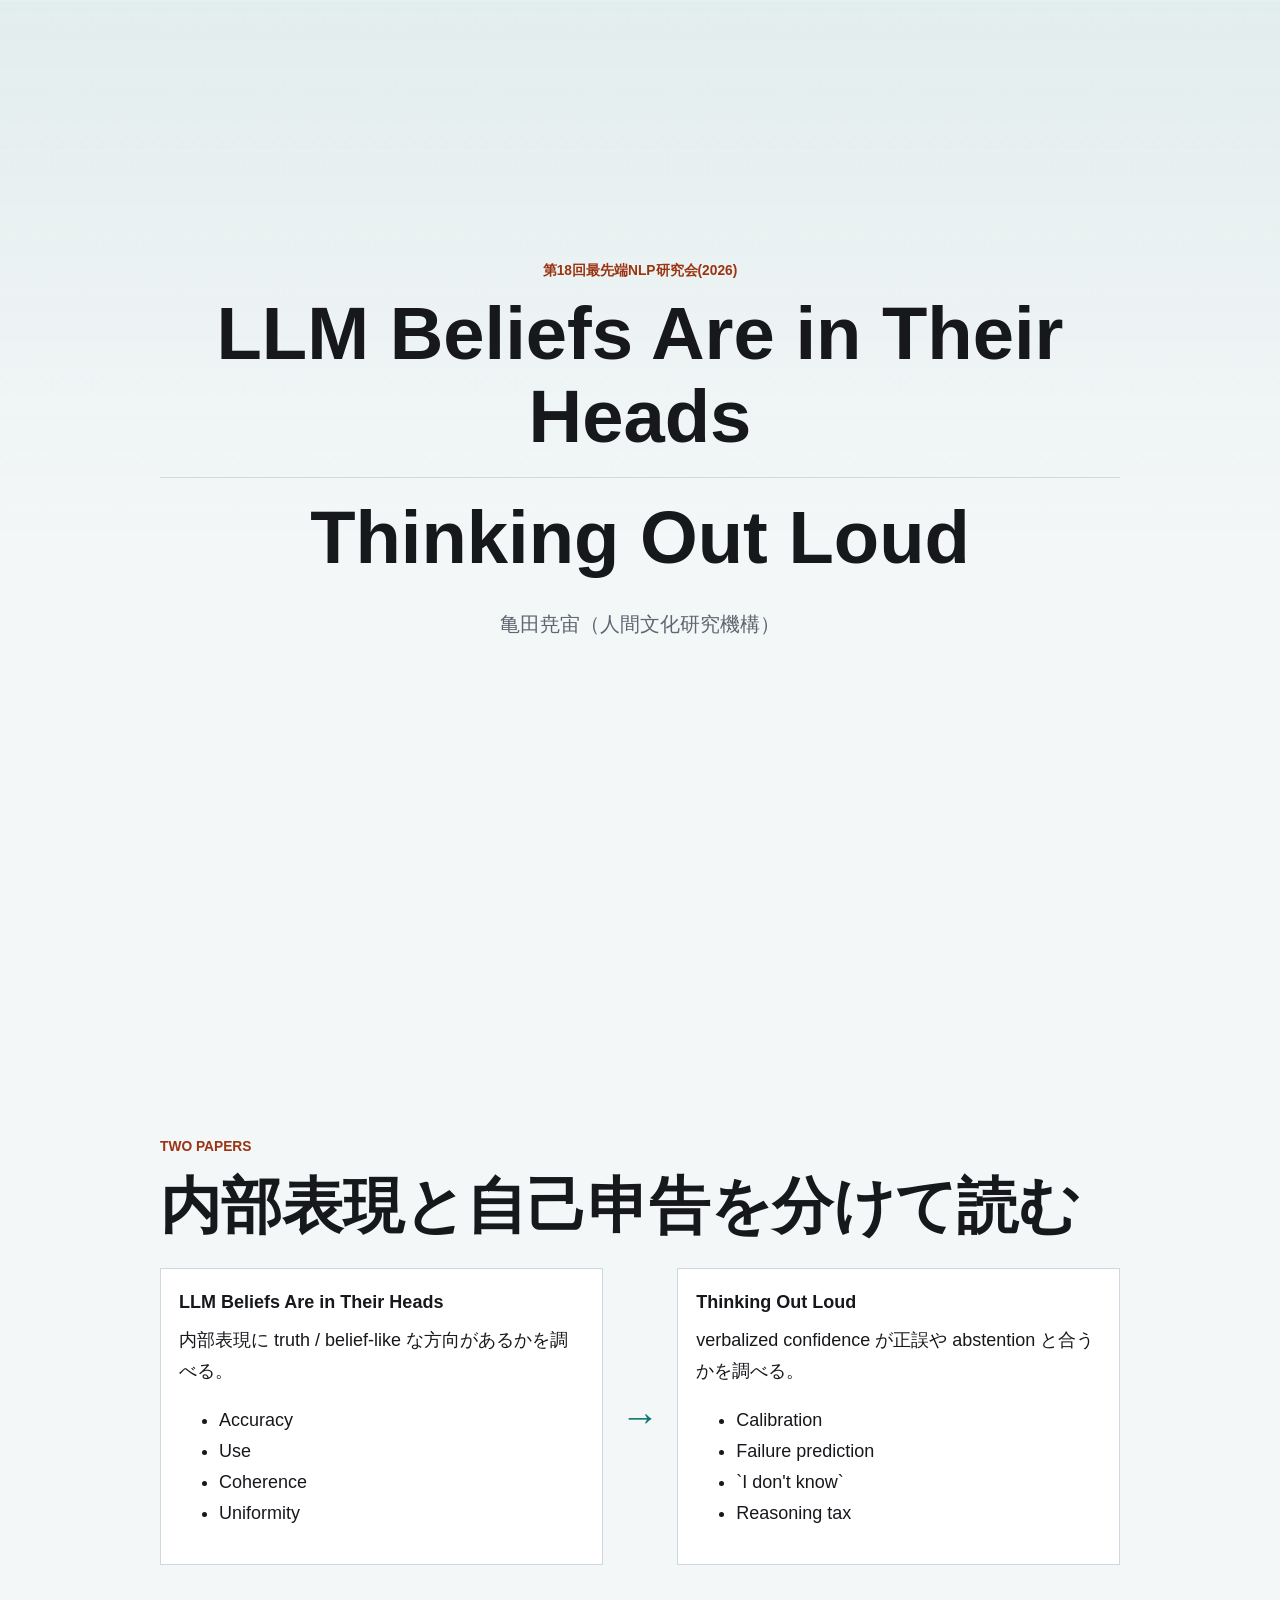
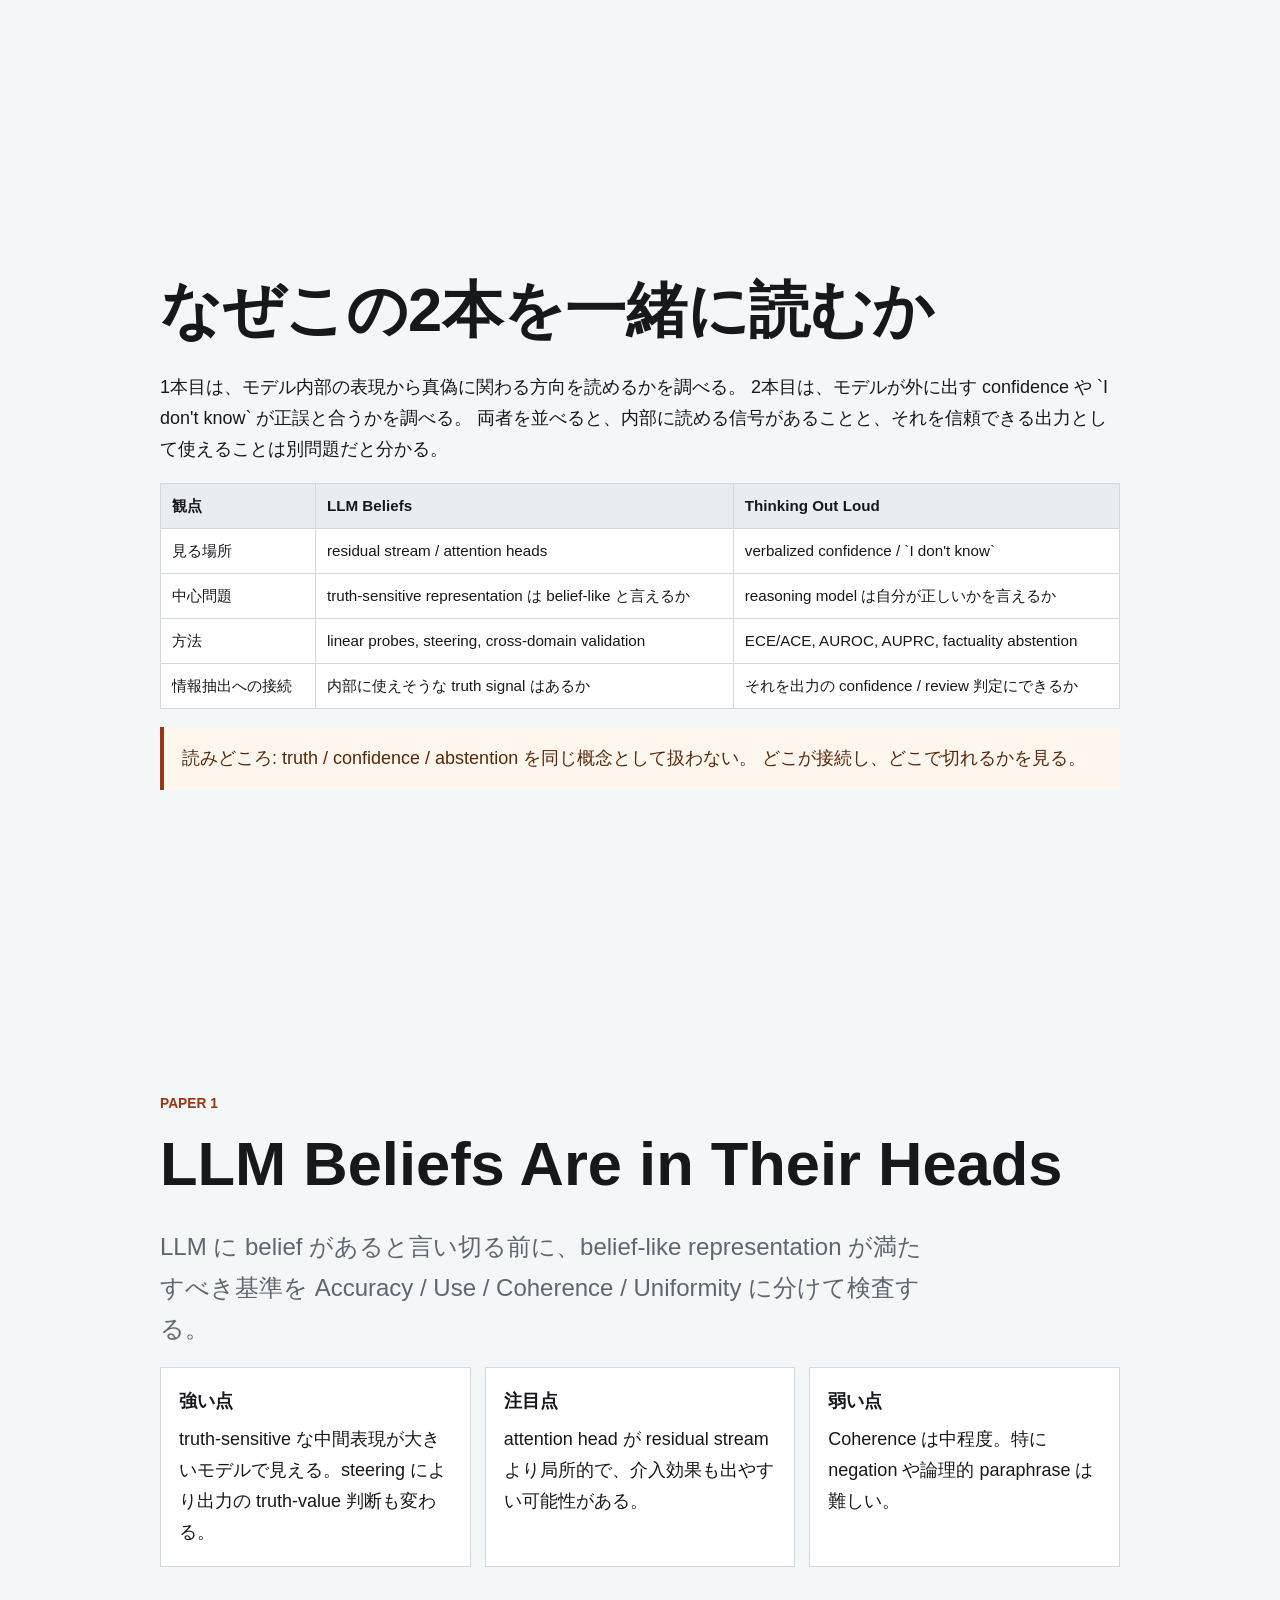
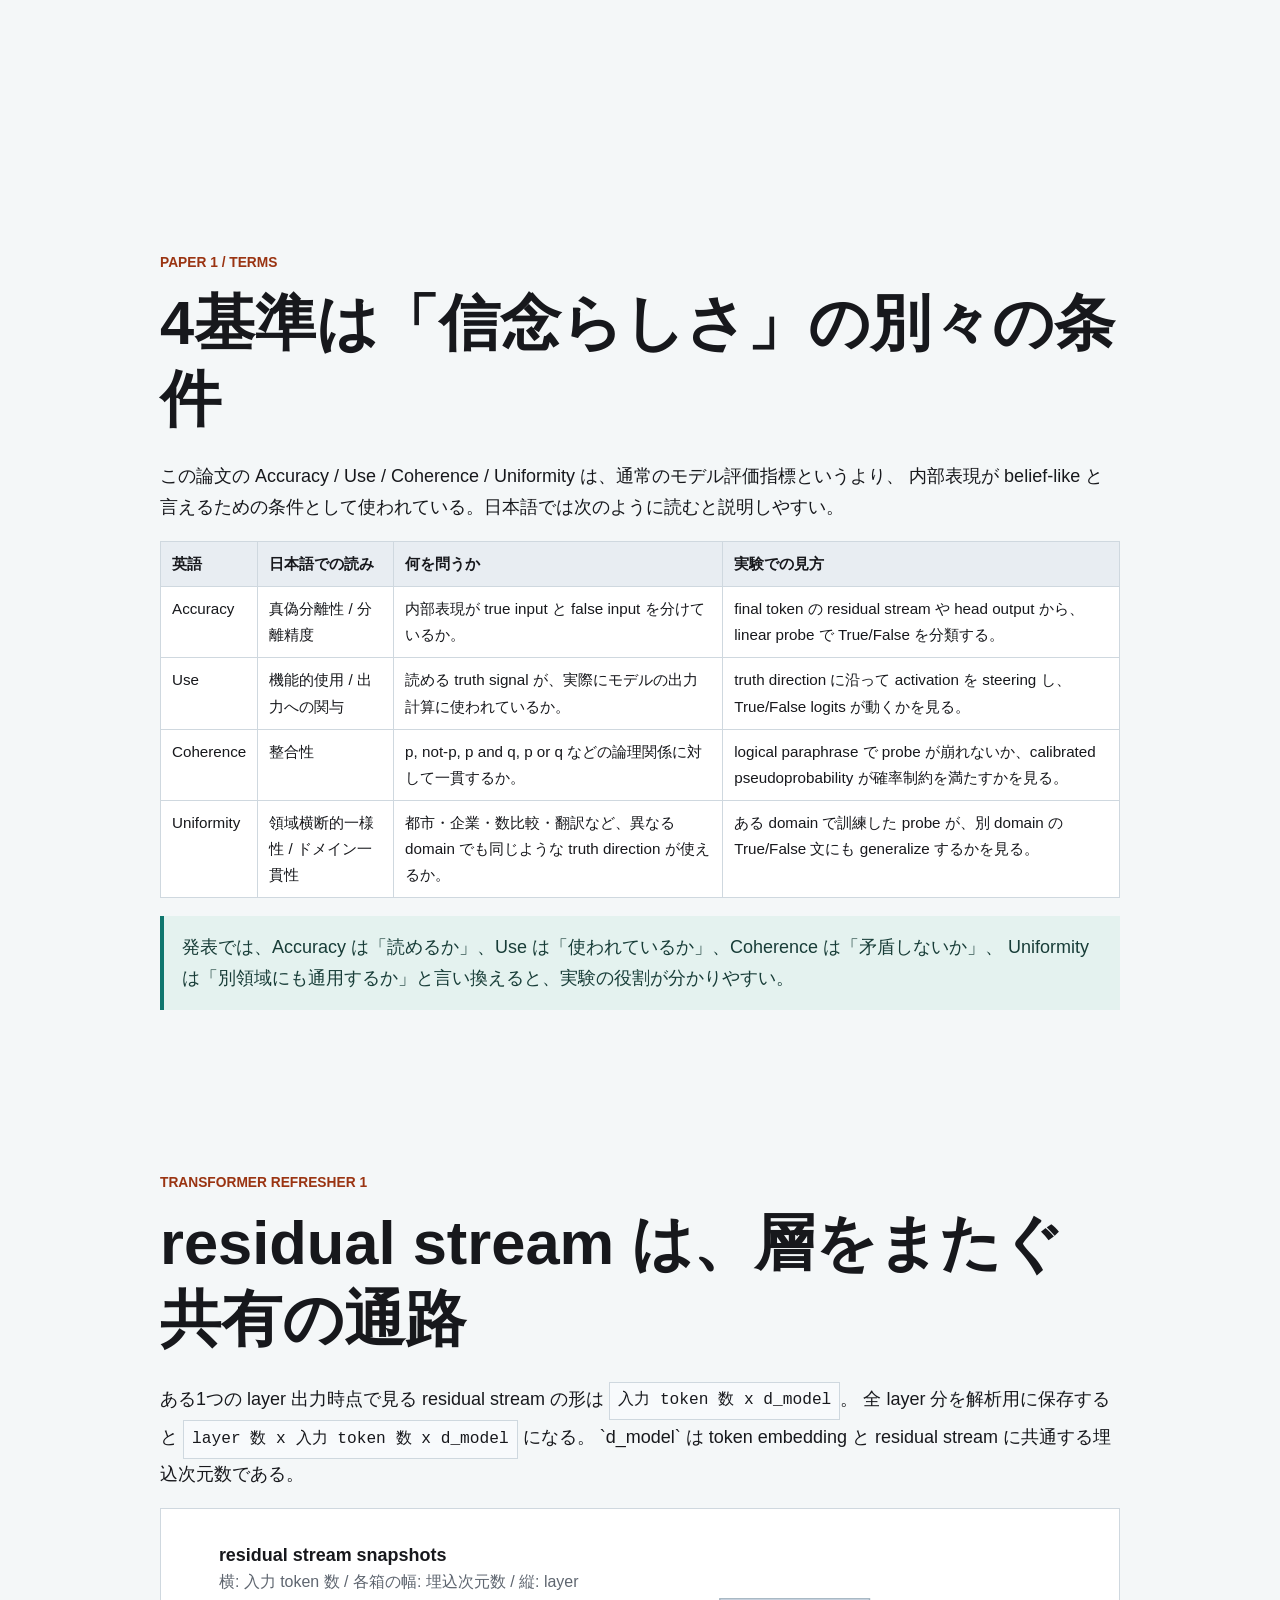
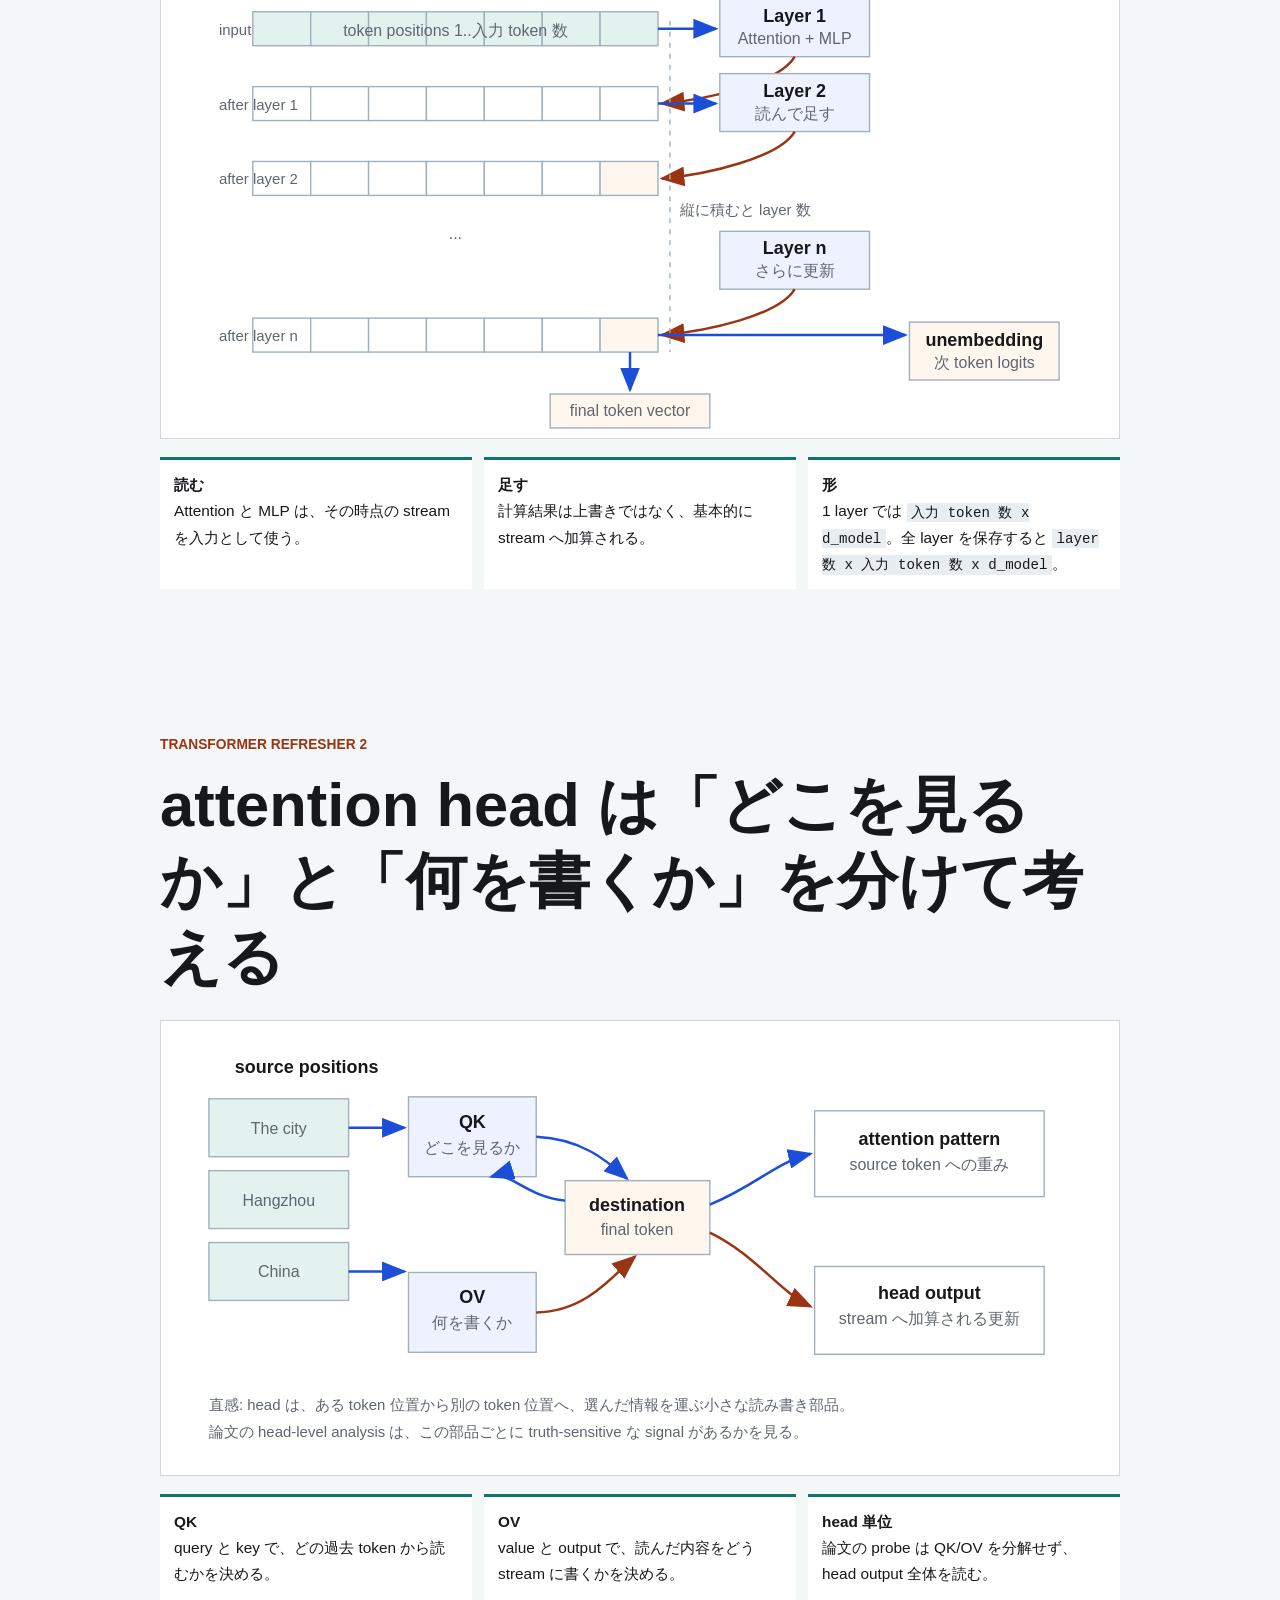
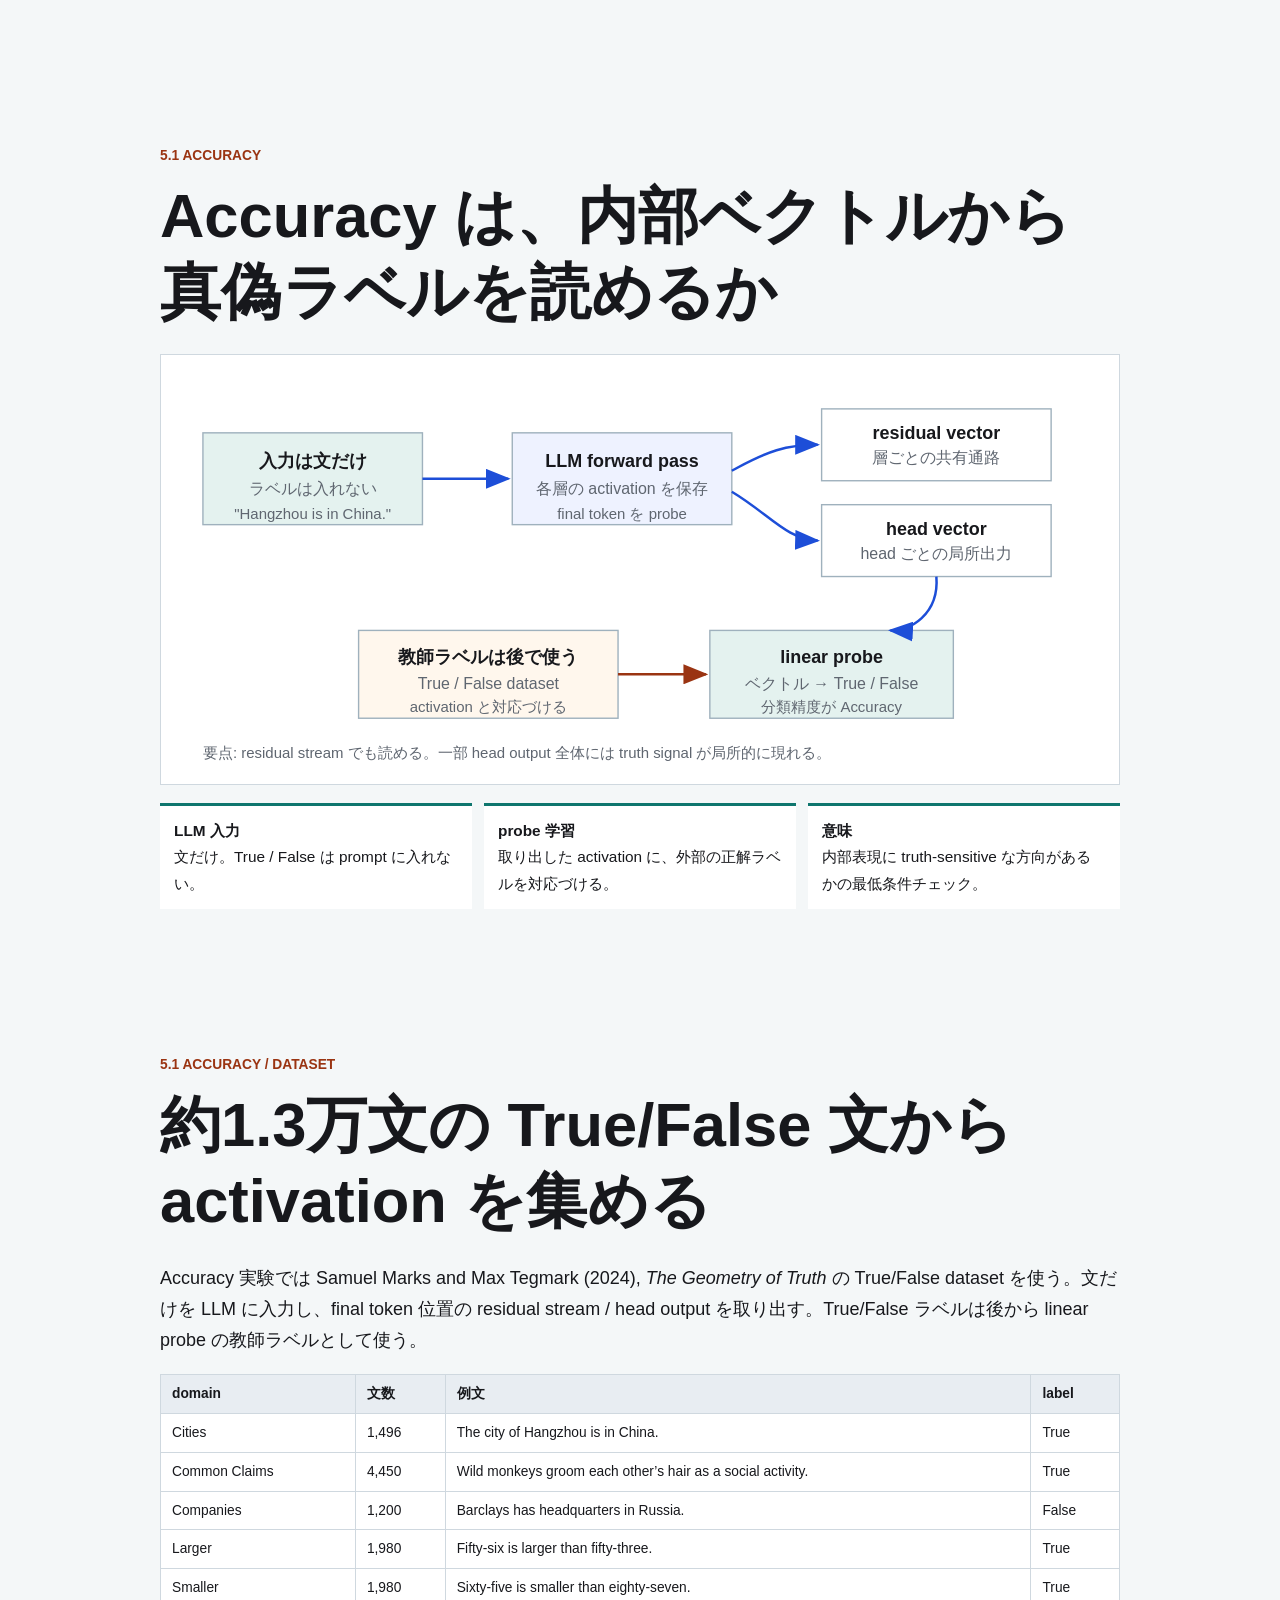
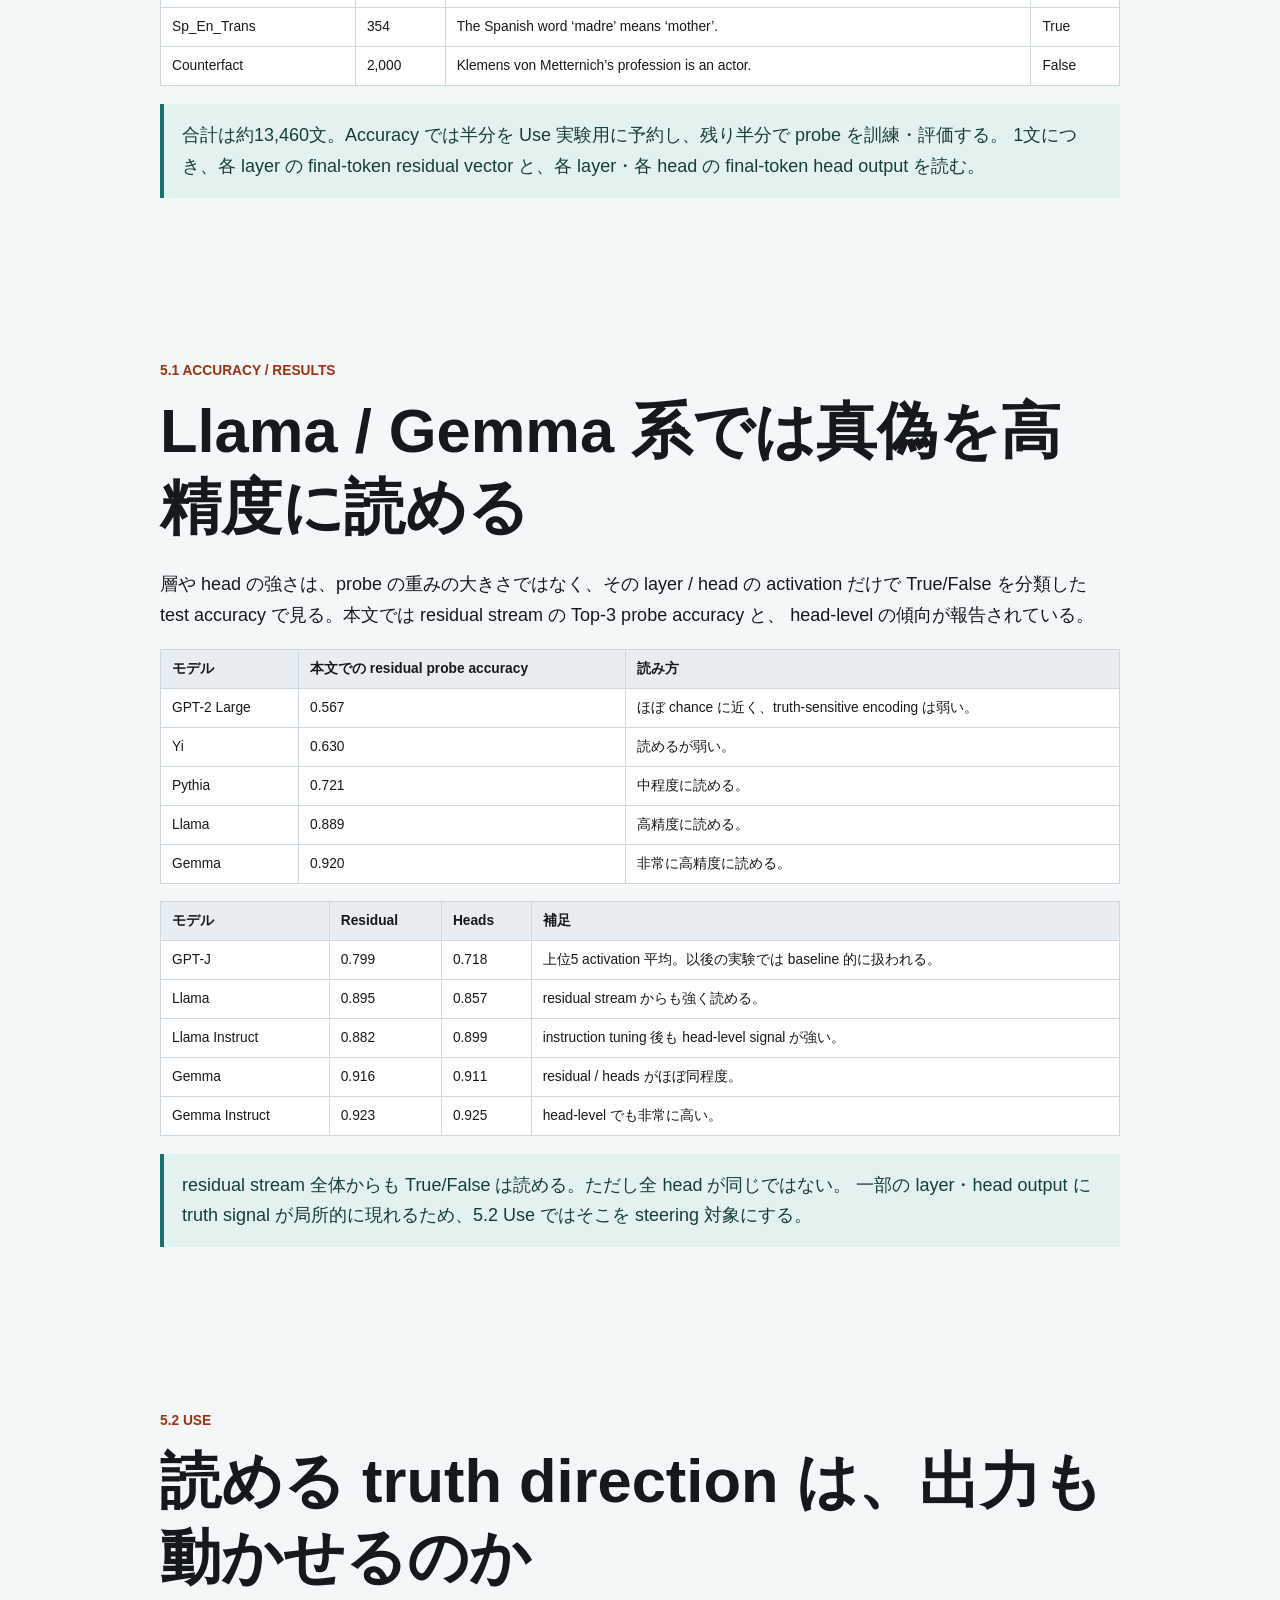
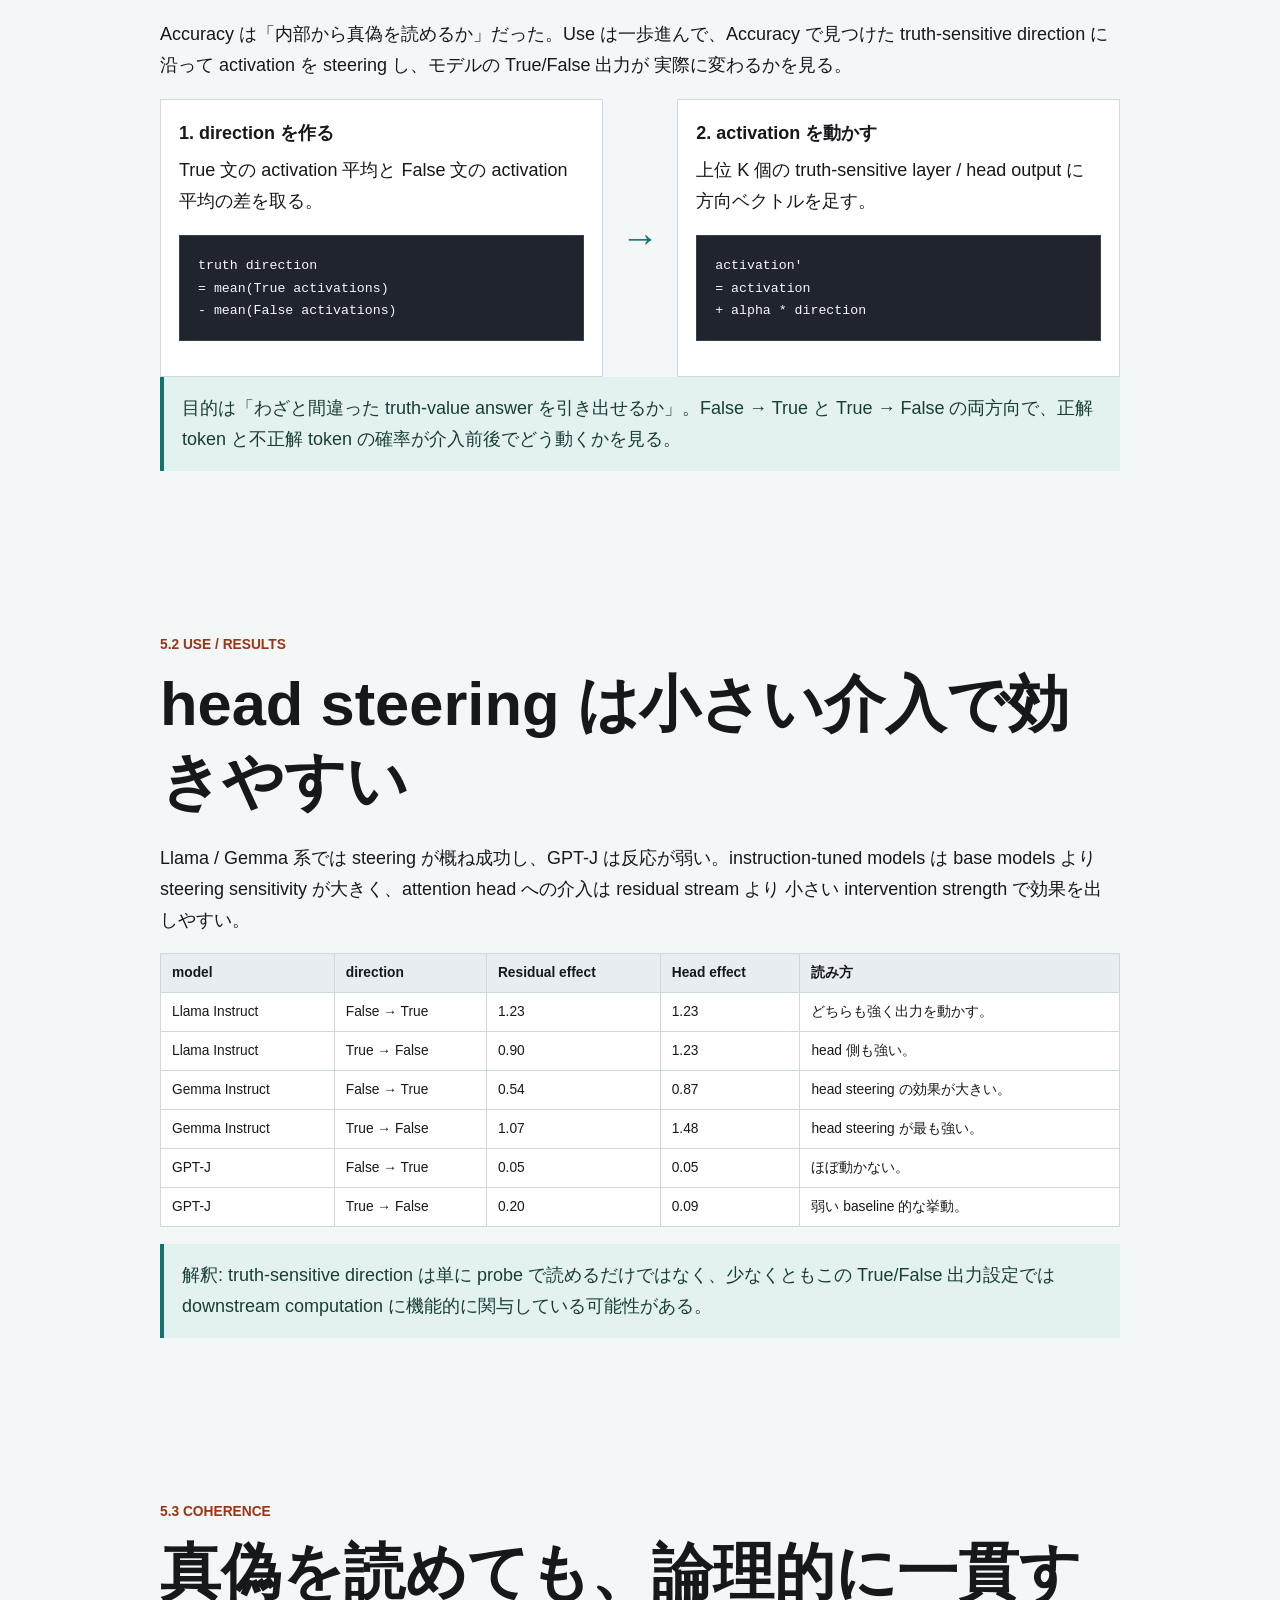
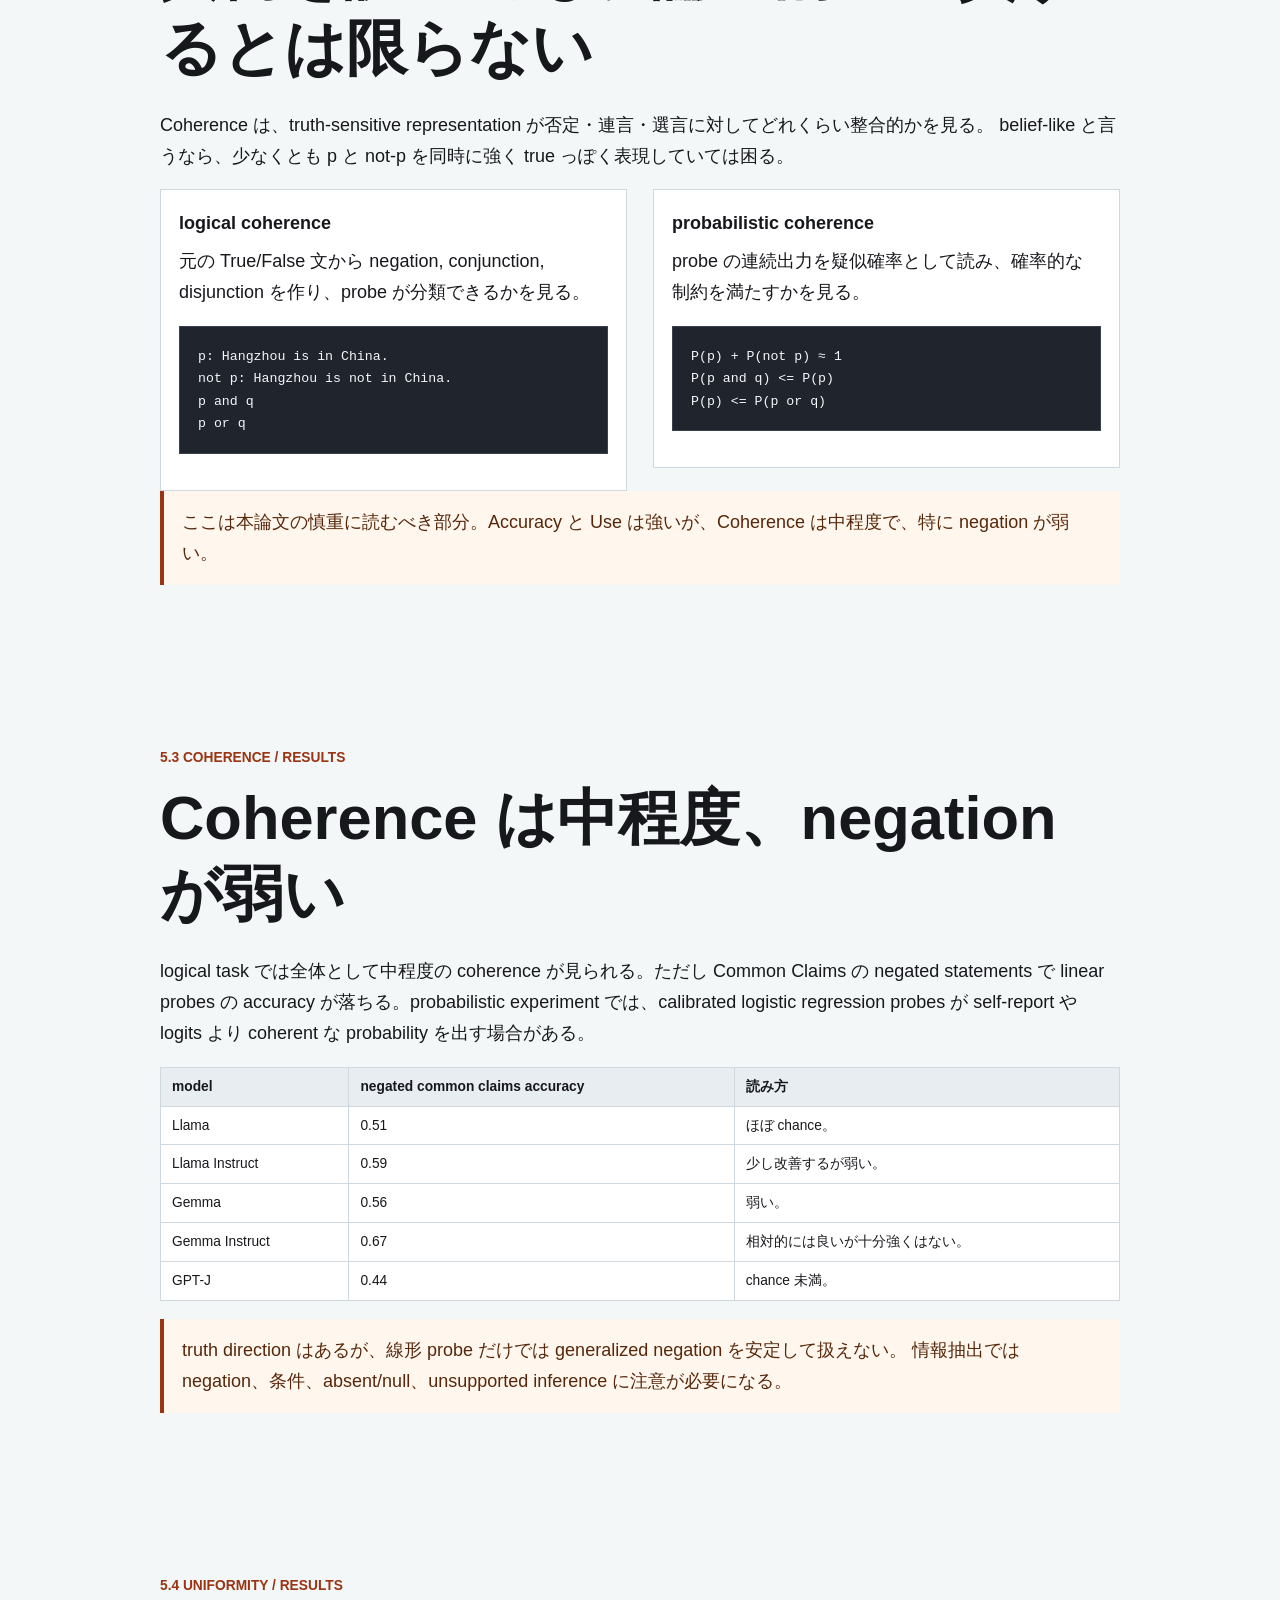
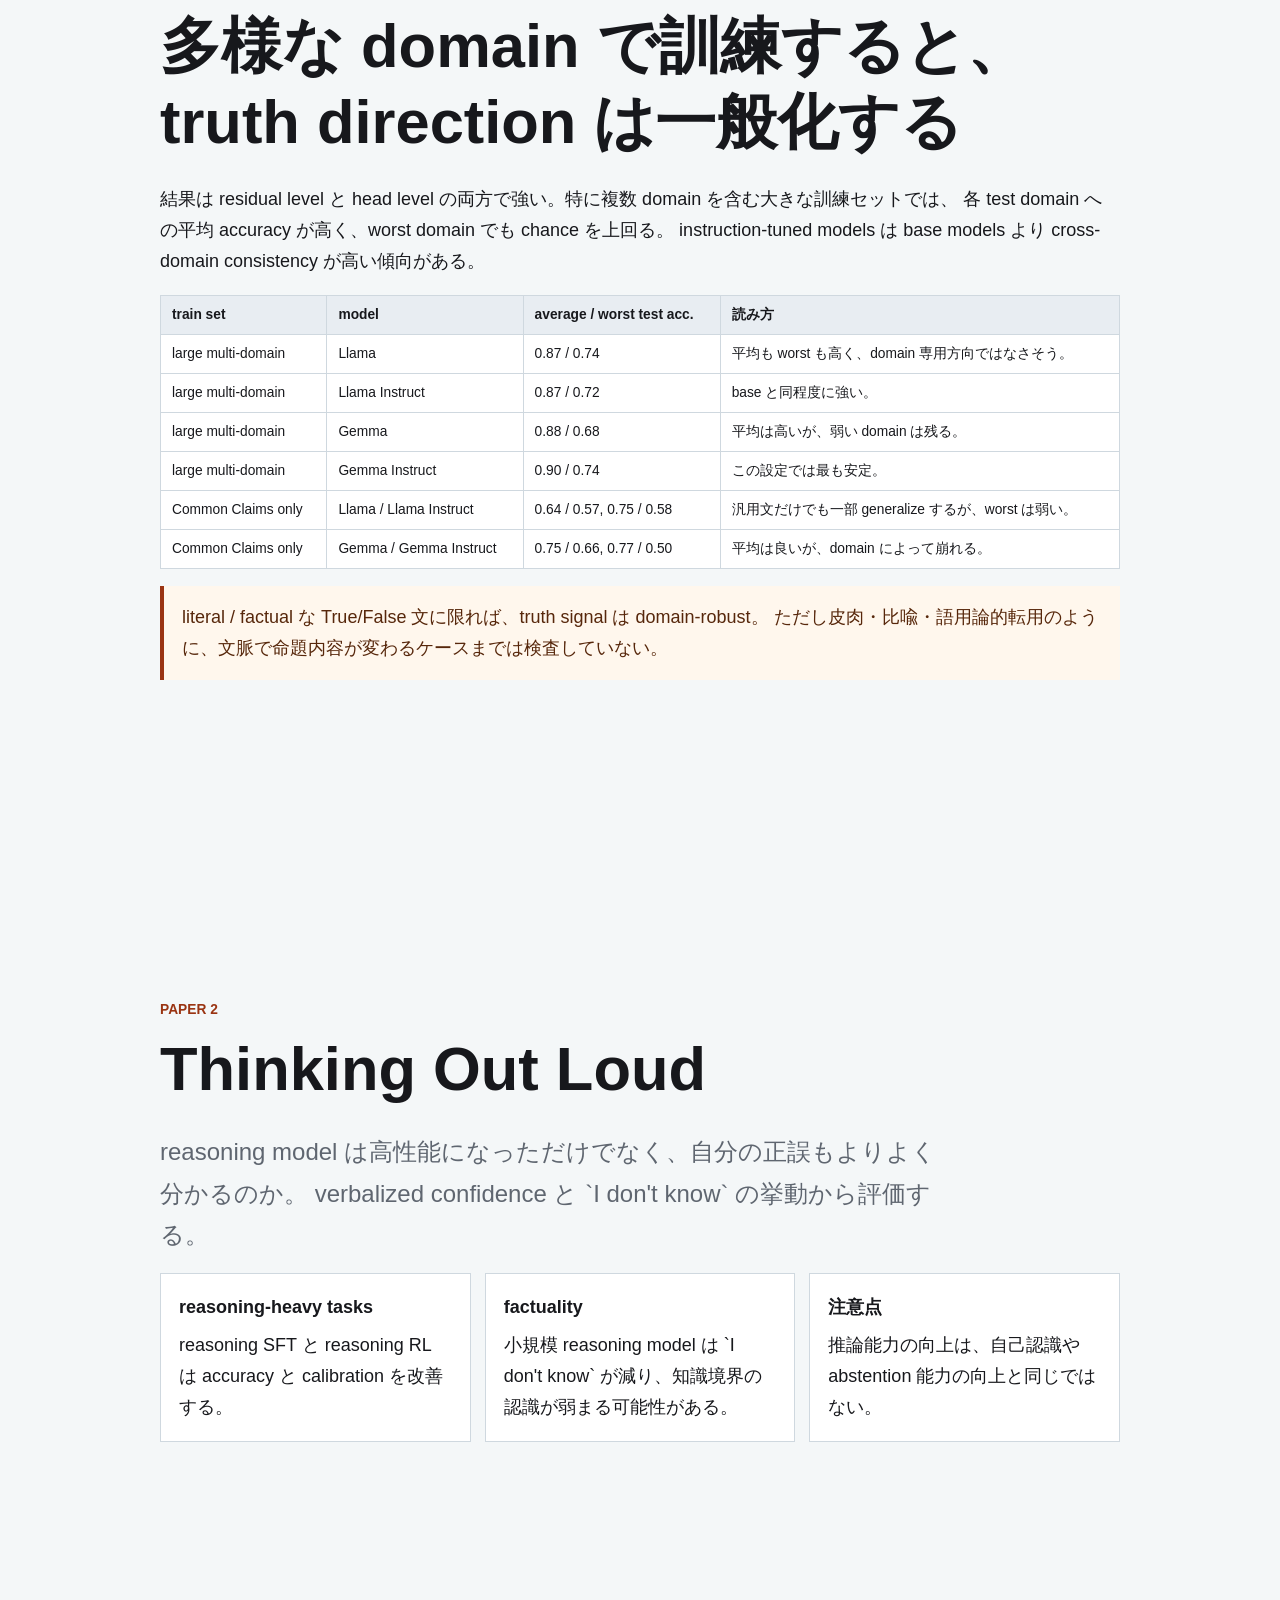
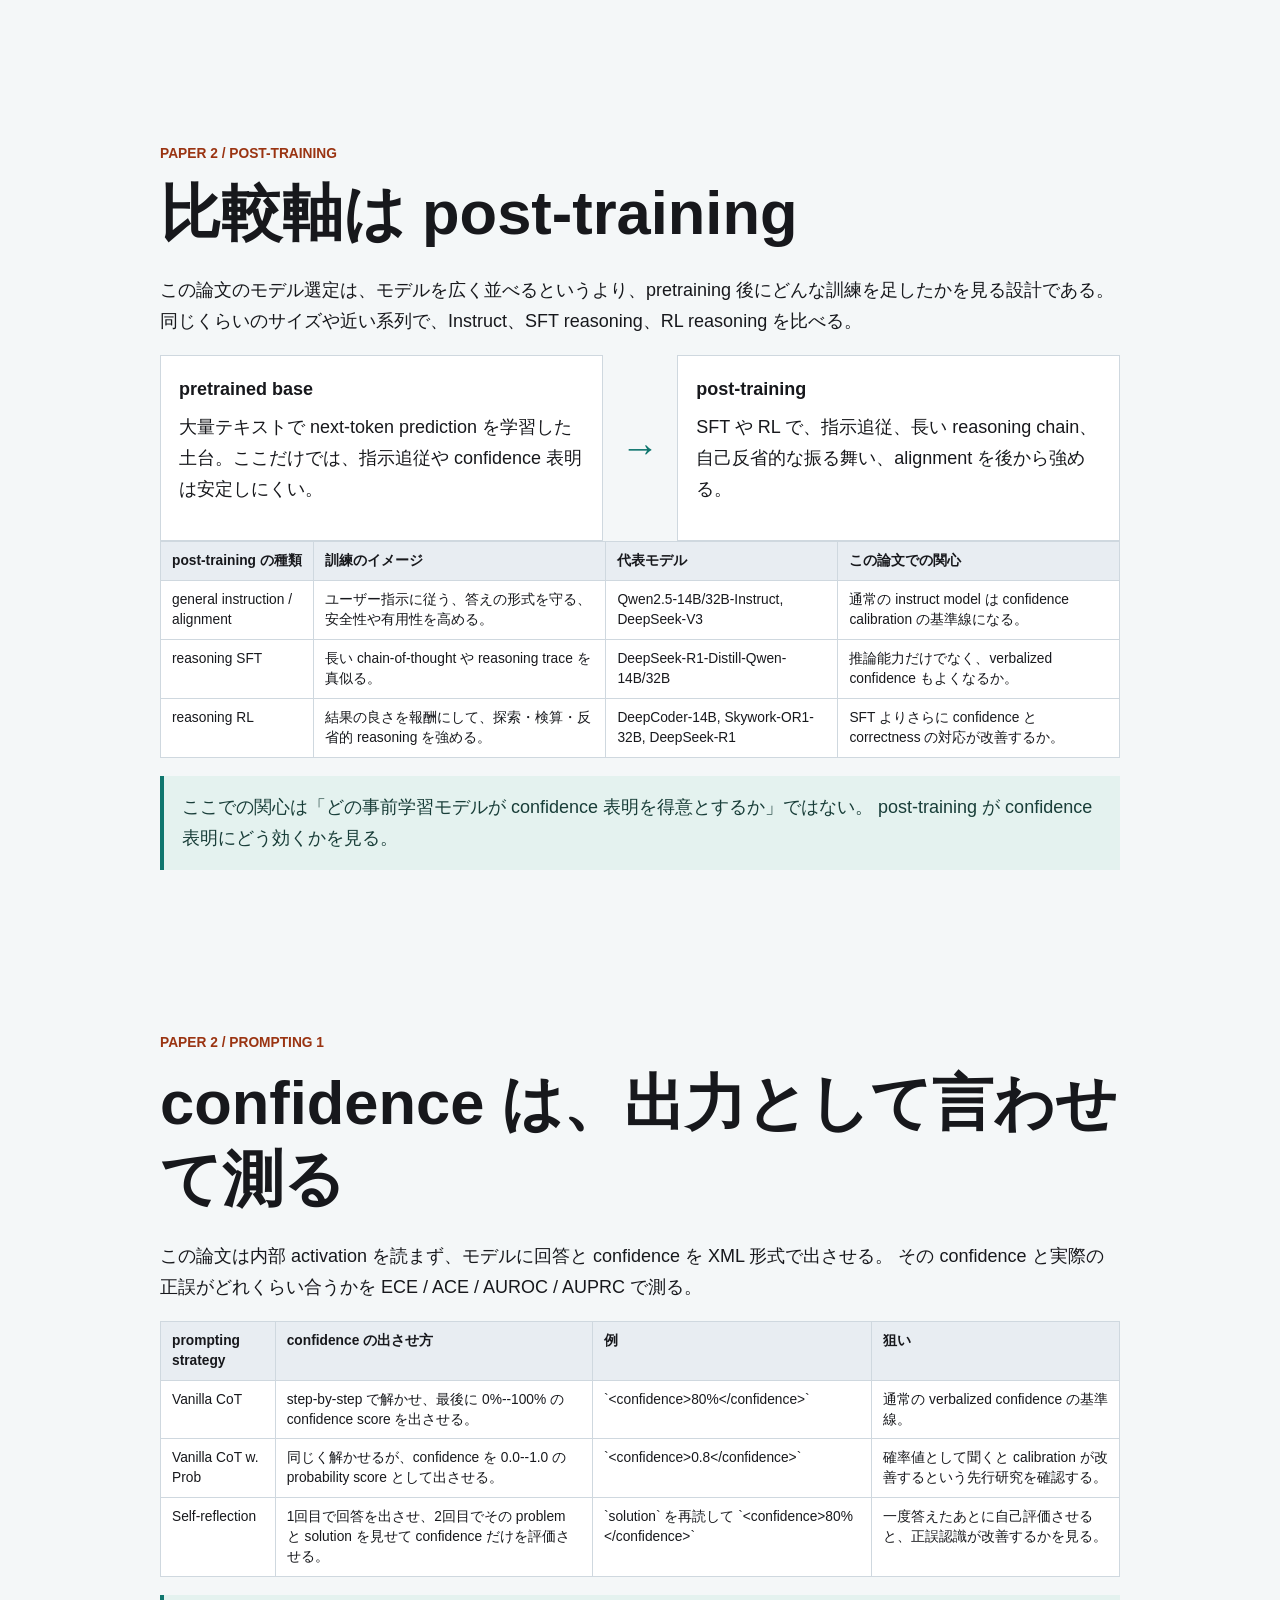
==== commit 59ea9604: "Refine presentation structure" ====
--- a/index.html
+++ b/index.html
@@ -5,9 +5,9 @@
     <meta name="viewport" content="width=device-width, initial-scale=1" />
     <meta
       name="description"
-      content="LLM Beliefs Are in Their Heads と Thinking Out Loud を読む目的を整理する研究会用縦スクロールスライド"
+      content="第18回最先端NLP研究会(2026) 発表資料: LLM Beliefs Are in Their Heads / Thinking Out Loud"
     />
-    <title>LLMは自分の正しさをどう持ち、どう言えるのか</title>
+    <title>LLM Beliefs Are in Their Heads / Thinking Out Loud</title>
     <script>
       if (new URLSearchParams(window.location.search).has("present")) {
         document.documentElement.classList.add("present");
@@ -229,6 +229,31 @@
         font-size: clamp(1.15rem, 2.2vw, 1.5rem);
       }
 
+      .title-stack {
+        display: grid;
+        gap: 18px;
+        margin-bottom: 28px;
+      }
+
+      .paper-title {
+        max-width: 13em;
+        margin: 0;
+        font-size: clamp(2.2rem, 5.8vw, 4.8rem);
+        line-height: 1.12;
+      }
+
+      .paper-title + .paper-title {
+        padding-top: 18px;
+        border-top: 1px solid var(--line);
+      }
+
+      .byline {
+        margin: 0;
+        color: var(--muted);
+        font-size: clamp(1rem, 1.8vw, 1.28rem);
+        line-height: 1.7;
+      }
+
       .note {
         border-left: 4px solid var(--accent);
         background: var(--soft);
@@ -489,49 +514,23 @@
     </svg>
     <main class="talk">
       <section class="screen center">
-        <p class="kicker">SNLP 2026 / Paper Reading Plan</p>
-        <h1>内部の truth signal から、外部の review design へ</h1>
-        <p class="lead">
-          2本の論文を、単なる paper reading ではなく、
-          「LLM は正しさを内部にどう持ち、それを利用可能な形でどう外へ出せるか」という流れで読む。
-        </p>
-      </section>
-
-      <section class="screen">
-        <p class="kicker">Starting Point</p>
-        <h2>元の関心は、情報抽出の信頼性出力だった</h2>
-        <div class="two-col">
-          <div>
-            <h3>実務上の問い</h3>
-            <ul>
-              <li>LLM に `confidence: 0.87` を出させる意味はあるか。</li>
-              <li>それとも `needs_review` のような行為ラベルがよいか。</li>
-              <li>根拠スパン、null、曖昧性をどう出力に含めるか。</li>
-            </ul>
-          </div>
-          <div>
-            <h3>暫定結論</h3>
-            <ul>
-              <li>細かい連続値の微差には意味が薄い。</li>
-              <li>主出力は根拠付きレビュー判定に寄せる。</li>
-              <li>連続値が必要なら後段で監査可能な信号から作る。</li>
-              <li>5段階程度の review level は有用そう。</li>
-            </ul>
-          </div>
+        <p class="kicker">第18回最先端NLP研究会(2026)</p>
+        <div class="title-stack" aria-label="発表で扱う2本の論文">
+          <h1 class="paper-title">LLM Beliefs Are in Their Heads</h1>
+          <h1 class="paper-title">Thinking Out Loud</h1>
         </div>
-        <p class="note">
-          ここから出てきた読書上の問い: 内部に truth-sensitive な信号があるとして、
-          それは confidence、abstention、review 判定として信頼できる形で外に出せるのか。
+        <p class="byline">
+          亀田尭宙（人間文化研究機構）
         </p>
       </section>
 
       <section class="screen">
         <p class="kicker">Two Papers</p>
-        <h2>主線は「内部にあるもの」と「外に出るもの」のズレ</h2>
+        <h2>内部表現と自己申告を分けて読む</h2>
         <div class="axis">
           <div class="panel">
             <strong>LLM Beliefs Are in Their Heads</strong>
-            <p>内部表現に truth / belief-like な方向があるかを見る。</p>
+            <p>内部表現に truth / belief-like な方向があるかを調べる。</p>
             <ul>
               <li>Accuracy</li>
               <li>Use</li>
@@ -542,7 +541,7 @@
           <div class="arrow">→</div>
           <div class="panel">
             <strong>Thinking Out Loud</strong>
-            <p>外に出る verbalized confidence が正誤や abstention と合うかを見る。</p>
+            <p>verbalized confidence が正誤や abstention と合うかを調べる。</p>
             <ul>
               <li>Calibration</li>
               <li>Failure prediction</li>
@@ -556,9 +555,9 @@
       <section class="flow">
         <h2>なぜこの2本を一緒に読むか</h2>
         <p>
-          主線は単純である。1本目は「内部に truth-sensitive な表現がある」ことを示す。
-          2本目は「それが verbalized confidence や abstention として、そのまま信頼できるわけではない」ことを示す。
-          したがって最後は、confidence 数値ではなく review design へ戻す。
+          1本目は、モデル内部の表現から真偽に関わる方向を読めるかを調べる。
+          2本目は、モデルが外に出す confidence や `I don't know` が正誤と合うかを調べる。
+          両者を並べると、内部に読める信号があることと、それを信頼できる出力として使えることは別問題だと分かる。
         </p>
         <table>
           <thead>
@@ -592,8 +591,8 @@
           </tbody>
         </table>
         <p class="note warn">
-          留保: truth / confidence / abstention は同じ概念ではない。
-          ここでは同一視するのではなく、「内部信号を外部の利用可能な判断へ変換するには何が足りないか」を見る。
+          読みどころ: truth / confidence / abstention を同じ概念として扱わない。
+          どこが接続し、どこで切れるかを見る。
         </p>
       </section>
 
@@ -601,7 +600,7 @@
         <p class="kicker">Paper 1</p>
         <h2>LLM Beliefs Are in Their Heads</h2>
         <p class="lead">
-          LLM に belief があると雑に言うのではなく、belief-like representation が満たすべき基準を
+          LLM に belief があると言い切る前に、belief-like representation が満たすべき基準を
           Accuracy / Use / Coherence / Uniformity に分けて検査する。
         </p>
         <div class="three-col">
@@ -610,7 +609,7 @@
             truth-sensitive な中間表現が大きいモデルで見える。steering により出力の truth-value 判断も変わる。
           </div>
           <div class="panel">
-            <strong>面白い点</strong>
+            <strong>注目点</strong>
             attention head が residual stream より局所的で、介入効果も出やすい可能性がある。
           </div>
           <div class="panel">
@@ -871,7 +870,7 @@
             <path d="M458 320 H546" class="write-line"></path>
             <path d="M777 222 C780 260 750 277 731 276" class="arrow-line"></path>
 
-            <text x="42" y="404" class="caption">読むべき結論: residual stream でも読める。一部 head output 全体には truth signal が局所的に現れる。</text>
+            <text x="42" y="404" class="caption">要点: residual stream でも読める。一部 head output 全体には truth signal が局所的に現れる。</text>
           </svg>
           <ul class="diagram-notes">
             <li><strong>LLM 入力</strong><br />文だけ。True / False は prompt に入れない。</li>
@@ -952,7 +951,7 @@
 
       <section class="flow">
         <p class="kicker">5.1 Accuracy / Results</p>
-        <h2>大きい Llama / Gemma 系では真偽をかなり読める</h2>
+        <h2>Llama / Gemma 系では真偽を高精度に読める</h2>
         <p>
           層や head の強さは、probe の重みの大きさではなく、その layer / head の activation だけで
           True/False を分類した test accuracy で見る。本文では residual stream の Top-3 probe accuracy と、
@@ -985,7 +984,7 @@
             <tr>
               <td>Llama</td>
               <td>0.889</td>
-              <td>かなり高精度に読める。</td>
+              <td>高精度に読める。</td>
             </tr>
             <tr>
               <td>Gemma</td>
@@ -1037,9 +1036,8 @@
           </tbody>
         </table>
         <p class="note">
-          まとめ: residual stream 全体からも True/False は読める。一方で、全 head が同じではなく、
-          一部の layer・一部の head output に truth signal が局所的に現れる。これは 5.2 Use で
-          steering 対象を選ぶ根拠になる。
+          residual stream 全体からも True/False は読める。ただし全 head が同じではない。
+          一部の layer・head output に truth signal が局所的に現れるため、5.2 Use ではそこを steering 対象にする。
         </p>
       </section>
 
@@ -1074,39 +1072,6 @@
         </p>
       </section>
 
-      <section class="flow">
-        <p class="kicker">5.2 Use / Prompt</p>
-        <h2>出力は True / False / Unknown に縛っている</h2>
-        <p>
-          Use 実験は、自由な自然文生成を観察しているわけではない。プロンプトで回答形式を
-          True / False / Unknown に制限し、その条件下で activation steering が truth-value 出力確率を
-          動かすかを測る。
-        </p>
-        <pre><code>Determine whether the following statement is factually correct.
-Respond with exactly one of: True, False, Unknown.
-Answer Unknown unless you are certain.
-
-{STMT}
-Answer:</code></pre>
-        <div class="two-col">
-          <div class="panel">
-            <strong>この実験で言えること</strong>
-            <ul>
-              <li>この prompt / 出力形式のもとで、truth direction が True/False logits を動かす。</li>
-              <li>random direction より truth direction の効果が出るかを比較できる。</li>
-              <li>probe で読めるだけでなく、出力計算に関与する可能性を見られる。</li>
-            </ul>
-          </div>
-          <div class="panel">
-            <strong>この実験だけでは言えないこと</strong>
-            <ul>
-              <li>別の回答形式で、同じ signal がどう表面化するか。</li>
-              <li>自然文説明、`not` 付与、情報抽出 JSON などへの変換。</li>
-              <li>内部 truth signal がそのまま confidence や needs_review になるか。</li>
-            </ul>
-          </div>
-        </div>
-      </section>
 
       <section class="flow">
         <p class="kicker">5.2 Use / Results</p>
@@ -1197,8 +1162,8 @@
             <strong>probabilistic coherence</strong>
             <p>probe の連続出力を疑似確率として読み、確率的な制約を満たすかを見る。</p>
             <pre><code>P(p) + P(not p) ≈ 1
-P(p and q) <= P(p)
-P(p) <= P(p or q)</code></pre>
+P(p and q) &lt;= P(p)
+P(p) &lt;= P(p or q)</code></pre>
           </div>
         </div>
         <p class="note warn">
@@ -1206,58 +1171,6 @@
         </p>
       </section>
 
-      <section class="flow">
-        <p class="kicker">5.3 Coherence / Calibration</p>
-        <h2>probe のスコアを、確率らしく補正して使う</h2>
-        <p>
-          logistic regression probe は、activation からまず連続スコアを出す。このスコアは True/False 分類には使えるが、
-          そのまま `P(true)` として信頼できるとは限らない。そこで validation data に合わせて calibration する。
-        </p>
-        <div class="axis">
-          <div class="panel">
-            <strong>raw probe output</strong>
-            <pre><code>score = w · activation + b
-p_raw = sigmoid(score)</code></pre>
-            <p>`p_raw = 0.8` が本当に「80% true」を意味するとは限らない。</p>
-          </div>
-          <div class="arrow">→</div>
-          <div class="panel">
-            <strong>calibrated pseudoprobability</strong>
-            <pre><code>p_hat = calibrate(p_raw)</code></pre>
-            <p>isotonic regression で、実際の頻度に合うように 0-1 の値へ補正する。</p>
-          </div>
-        </div>
-        <table class="compact-table">
-          <thead>
-            <tr>
-              <th>例</th>
-              <th>coherent に近い</th>
-              <th>coherent でない</th>
-            </tr>
-          </thead>
-          <tbody>
-            <tr>
-              <td>p</td>
-              <td>`P_hat(p) = 0.91`</td>
-              <td>`P_hat(p) = 0.85`</td>
-            </tr>
-            <tr>
-              <td>not p</td>
-              <td>`P_hat(not p) = 0.12`</td>
-              <td>`P_hat(not p) = 0.78`</td>
-            </tr>
-            <tr>
-              <td>合計</td>
-              <td>`1.03`: だいたい 1</td>
-              <td>`1.63`: p も not-p も true っぽい</td>
-            </tr>
-          </tbody>
-        </table>
-        <p class="note">
-          これはモデル自身の主観確率そのものではない。activation から probe で読み出した値を、
-          確率的制約の検査に使えるよう補正した pseudoprobability である。
-        </p>
-      </section>
 
       <section class="flow">
         <p class="kicker">5.3 Coherence / Results</p>
@@ -1304,62 +1217,18 @@
           </tbody>
         </table>
         <p class="note warn">
-          解釈: truth direction はあるが、線形 probe だけでは generalized negation を安定して扱えない。
+          truth direction はあるが、線形 probe だけでは generalized negation を安定して扱えない。
           情報抽出では negation、条件、absent/null、unsupported inference に注意が必要になる。
         </p>
       </section>
 
-      <section class="flow">
-        <p class="kicker">5.4 Uniformity / Setup</p>
-        <h2>同じ truth direction は、別 domain でも使えるのか</h2>
-        <p>
-          Uniformity は、Accuracy で見つけたような truth-sensitive direction が、特定 domain 専用ではなく
-          複数 domain にまたがって使えるかを見る。実験としては steering ではなく、probe の
-          cross-domain accuracy を測る。
-        </p>
-        <table class="compact-table">
-          <thead>
-            <tr>
-              <th>手順</th>
-              <th>内容</th>
-              <th>読み方</th>
-            </tr>
-          </thead>
-          <tbody>
-            <tr>
-              <td>1. 使う場所を決める</td>
-              <td>Accuracy でよかった model の best layer / best head を使う。</td>
-              <td>全 layer/head を再探索するのではなく、truth signal が強い場所で検査する。</td>
-            </tr>
-            <tr>
-              <td>2. train domain を変える</td>
-              <td>Common Claims、単一 domain、複数 domain の組み合わせで probe を訓練する。</td>
-              <td>汎用文だけで足りるか、特定 domain 依存か、多様な訓練が必要かを見る。</td>
-            </tr>
-            <tr>
-              <td>3. test domain を変える</td>
-              <td>Cities、Companies、数比較、翻訳など別 domain の True/False 文で評価する。</td>
-              <td>train していない domain でも True/False を分離できれば uniformity が高い。</td>
-            </tr>
-            <tr>
-              <td>4. logical paraphrase は除外</td>
-              <td>negation などを含む拡張 dataset は混ぜない。</td>
-              <td>Coherence の失敗、特に negation の弱さで Uniformity の評価が濁るのを避ける。</td>
-            </tr>
-          </tbody>
-        </table>
-        <p class="note">
-          したがって 5.4 は「別領域で Accuracy が保たれるか」の実験であり、Use のように
-          activation steering で出力を動かす実験ではない。
-        </p>
-      </section>
 
       <section class="flow">
         <p class="kicker">5.4 Uniformity / Results</p>
-        <h2>多様な domain で訓練すると、truth direction はかなり一般化する</h2>
+        <h2>多様な domain で訓練すると、truth direction は一般化する</h2>
         <p>
           結果は residual level と head level の両方で強い。特に複数 domain を含む大きな訓練セットでは、
-          各 test domain への平均 accuracy が高く、worst domain でも chance をかなり上回る。
+          各 test domain への平均 accuracy が高く、worst domain でも chance を上回る。
           instruction-tuned models は base models より cross-domain consistency が高い傾向がある。
         </p>
         <table class="compact-table">
@@ -1411,7 +1280,7 @@
           </tbody>
         </table>
         <p class="note warn">
-          解釈: literal / factual な True/False 文に限れば、truth signal はかなり domain-robust。
+          literal / factual な True/False 文に限れば、truth signal は domain-robust。
           ただし皮肉・比喩・語用論的転用のように、文脈で命題内容が変わるケースまでは検査していない。
         </p>
       </section>
@@ -1433,7 +1302,7 @@
             小規模 reasoning model は `I don't know` が減り、知識境界の認識が弱まる可能性がある。
           </div>
           <div class="panel">
-            <strong>示唆</strong>
+            <strong>注意点</strong>
             推論能力の向上は、自己認識や abstention 能力の向上と同じではない。
           </div>
         </div>
@@ -1488,7 +1357,8 @@
           </tbody>
         </table>
         <p class="note">
-          「どの（pretrained）モデルが確信度の表明を得意とするか」ではなく<br />「post-training が確信度の表明にどう効くか」を調べている
+          ここでの関心は「どの事前学習モデルが confidence 表明を得意とするか」ではない。
+          post-training が confidence 表明にどう効くかを見る。
         </p>
       </section>
 
@@ -1530,43 +1400,11 @@
           </tbody>
         </table>
         <p class="note">
-          ここで測っているのは「内部に truth signal があるか」ではなく、モデルが外に出した
+          ここで測っているのは「内部に truth signal があるか」ではない。モデルが外に出した
           confidence が empirical accuracy と合うかである。
         </p>
       </section>
 
-      <section class="flow">
-        <p class="kicker">Paper 2 / Prompting 2</p>
-        <h2>prompt 比較は、結論が prompt 依存でないかを見る保険</h2>
-        <p>
-          verbalized confidence は prompt に敏感なので、単一の聞き方だけだと
-          「その形式で聞いたからそうなっただけ」と言われやすい。そこで著者らは3種類の prompting strategy を並べ、
-          training paradigm と scale の効果が prompt を変えても残るかを確認する。
-        </p>
-        <div class="two-col">
-          <div class="panel">
-            <strong>比較で切り分けたいもの</strong>
-            <ul>
-              <li>reasoning SFT / reasoning RL による calibration 改善。</li>
-              <li>0%--100% と 0.0--1.0 の表現形式の差。</li>
-              <li>自己反省 prompt が confidence を下げるか、逆に過信を増やすか。</li>
-              <li>reasoning-heavy task と factuality task で効果が変わるか。</li>
-            </ul>
-          </div>
-          <div class="panel">
-            <strong>読むときの注意</strong>
-            <ul>
-              <li>Self-reflection は内部監視ではなく、追加 prompt による外部的な再評価。</li>
-              <li>probability score は calibrated probability ではなく、モデルの自己申告。</li>
-              <li>主結論は prompt 技法そのものより、post-training と model scale の違いに置かれている。</li>
-            </ul>
-          </div>
-        </div>
-        <p class="note warn">
-          結果として、reasoning benchmarks では RL reasoning models が複数 prompt で安定して良い。
-          一方、factuality では小規模 reasoning models の miscalibration が残り、Self-reflection の効き方も dataset 依存になる。
-        </p>
-      </section>
 
       <section class="flow">
         <p class="kicker">Paper 2 / Results 1</p>
@@ -1646,10 +1484,11 @@
           </tbody>
         </table>
         <p class="note">
-          結論: reasoning-heavy な問題では、長く考えられるようにする訓練は性能だけでなく
+          reasoning-heavy な問題では、長く考えられるようにする訓練は性能だけでなく
           verbalized confidence の信頼性も改善しやすい。
         </p>
       </section>
+
 
       <section class="flow">
         <p class="kicker">Paper 2 / Results 2</p>
@@ -1658,11 +1497,6 @@
           SimpleQA / FreshQA では、reasoning models は `I don't know` に相当する not attempted response を大きく減らす。
           しかし、小規模モデルでは accuracy が十分に上がらず、むしろ calibration が悪化する場合がある。
         </p>
-        <p class="note">
-          Calibration: confidence と実際の正答率が合っていること。たとえば confidence 70% と言った問題群が
-          実際に約70%正しければ well-calibrated。ECE は confidence ごとに bin 分けし、
-          各 bin の「平均 confidence」と「実正答率」のズレを重み付き平均した値で、小さいほどよい。
-        </p>
         <table class="compact-table">
           <thead>
             <tr>
@@ -1697,10 +1531,6 @@
             </tr>
           </tbody>
         </table>
-        <p class="note">
-          DeepSeek は 14B / 32B family と同じサイズ軸の行ではない。この論文では、DeepSeek-V3 と
-          DeepSeek-R1 を大型の DeepSeek family として別枠に置き、post-training の差を見る比較にしている。
-        </p>
         <table class="compact-table">
           <thead>
             <tr>
@@ -1727,238 +1557,8 @@
             </tr>
           </tbody>
         </table>
-        <p class="note">
-          ○: accuracy と calibration が改善。△: 一部改善または限定的改善。×: accuracy が上がらない、または calibration が悪化。
-          ECE が高い場合、ここでは「答えたが当たらない問題に高めの confidence を出す」過信として読むのが自然。
-        </p>
         <p class="note warn">
-          結論: reasoning は「考えて答える」力を上げるが、「知らないときに止まる」力を自動的に上げるわけではない。
-        </p>
-      </section>
-
-      <section class="flow">
-        <p class="kicker">Paper 2 / Results 3</p>
-        <h2>prompt を変えても、主因は training paradigm と scale</h2>
-        <p>
-          Vanilla CoT、probability score variant、Self-reflection を比べても、reasoning benchmarks では
-          RL reasoning models が安定して低い ECE を示す。一方、factuality では prompt の効き方が dataset によって変わる。
-        </p>
-        <table class="compact-table">
-          <thead>
-            <tr>
-              <th>観点</th>
-              <th>代表値</th>
-              <th>読み方</th>
-            </tr>
-          </thead>
-          <tbody>
-            <tr>
-              <td>AIME: 14B 系</td>
-              <td>Qwen2.5-14B ECE 0.760、R1-Distill 0.342、DeepCoder 0.222</td>
-              <td>prompt 以前に、reasoning post-training の差が大きい。</td>
-            </tr>
-            <tr>
-              <td>AIME: Self-reflection</td>
-              <td>Qwen2.5-32B 0.752 → 0.289、Skywork-32B 0.183 → 0.076</td>
-              <td>SR は一部 reasoning tasks で ECE を下げる。</td>
-            </tr>
-            <tr>
-              <td>SimpleQA</td>
-              <td>DeepSeek-R1 0.324 → 0.551、small reasoning models も高 ECE</td>
-              <td>SR が factuality で常に効くわけではなく、過信を増やす場合がある。</td>
-            </tr>
-            <tr>
-              <td>FreshQA</td>
-              <td>多くの小規模モデルで SR は ECE を下げる。例: Qwen2.5-14B 0.436 → 0.287</td>
-              <td>FreshQA では SR が助けになることがある。</td>
-            </tr>
-          </tbody>
-        </table>
-        <p class="note">
-          著者の読み: prompting strategy は calibration を動かすが、支配的なのは
-          RL を含む post-training と model scale である。
-        </p>
-      </section>
-
-      <section class="flow">
-        <p class="kicker">Development / The Confidence Dichotomy</p>
-        <h2>次の発展: confidence は tool の種類でも大きく変わる</h2>
-        <p>
-          `Thinking Out Loud` は、主に「モデルが単発の問題に答えるとき、confidence が正答率に対応しているか」を見る。
-          `The Confidence Dichotomy` はこれを tool-use agent に広げ、外部ツールが confidence をどう歪めるかを調べる。
-          後者は calibration in LLMs の先行研究として `Thinking Out Loud` を明示的に参照している。
-        </p>
-        <table class="compact-table">
-          <thead>
-            <tr>
-              <th>観点</th>
-              <th>Thinking Out Loud</th>
-              <th>The Confidence Dichotomy</th>
-            </tr>
-          </thead>
-          <tbody>
-            <tr>
-              <td>問題設定</td>
-              <td>reasoning / factuality task に答え、最後に confidence を表明する。</td>
-              <td>agent が web search や code interpreter を使いながら答え、confidence を表明する。</td>
-            </tr>
-            <tr>
-              <td>中心的な問い</td>
-              <td>推論訓練で「正しいときに高く、間違うときに低く」言えるようになるか。</td>
-              <td>tool を使うと calibration は一律によくなるのか、それとも tool type に依存するのか。</td>
-            </tr>
-            <tr>
-              <td>発見</td>
-              <td>reasoning-heavy task では改善するが、factuality では abstention が弱くなることがある。</td>
-              <td>evidence tool は過信を強め、verification tool は一部 grounding になる、という二分が出る。</td>
-            </tr>
-          </tbody>
-        </table>
-        <table class="compact-table">
-          <thead>
-            <tr>
-              <th>tool type</th>
-              <th>例</th>
-              <th>confidence への作用</th>
-              <th>直感</th>
-            </tr>
-          </thead>
-          <tbody>
-            <tr>
-              <td>evidence tool</td>
-              <td>web search / retrieval / RAG</td>
-              <td>誤答時の confidence が上がりやすい。</td>
-              <td>検索結果はもっともらしい証拠を返すが、答えの正誤を直接検証しない。</td>
-            </tr>
-            <tr>
-              <td>verification tool</td>
-              <td>code interpreter / calculator / SQL / solver</td>
-              <td>過信を抑えやすいが、完全ではない。</td>
-              <td>実行エラーや計算結果という deterministic feedback がある。</td>
-            </tr>
-          </tbody>
-        </table>
-        <p class="note warn">
-          発展としての読み方: 「reasoning post-training は confidence をどう変えるか」から、
-          「外部証拠・外部検証を組み込む agent では confidence の意味がどう変わるか」へ進む。
-        </p>
-      </section>
-
-      <section class="flow">
-        <p class="kicker">Development / Calibration-Aware Training</p>
-        <h2>対策の方向: accuracy だけでなく calibration も報酬に入れる</h2>
-        <p>
-          `The Confidence Dichotomy` は、標準的な tool-use RL では search agent の過信が残るため、
-          CAR（Calibration Agentic RL）を提案する。出力に confidence タグを要求し、正答と confidence の対応も報酬化する。
-        </p>
-        <table class="compact-table">
-          <thead>
-            <tr>
-              <th>要素</th>
-              <th>説明</th>
-              <th>この論文での意味</th>
-            </tr>
-          </thead>
-          <tbody>
-            <tr>
-              <td>format reward</td>
-              <td>agent の reasoning / action / observation の形式に加え、`&lt;confidence&gt;` の出力を要求する。</td>
-              <td>confidence を後付け評価ではなく、agent の通常出力の一部にする。</td>
-            </tr>
-            <tr>
-              <td>Brier 系 reward</td>
-              <td>正答なら高 confidence、誤答なら低 confidence が得になるようにする。</td>
-              <td>ただし重み次第では accuracy が落ちる、または reward hacking 的になる。</td>
-            </tr>
-            <tr>
-              <td>MSCR</td>
-              <td>正答の最低報酬が、誤答の最高報酬より常に高くなるように margin を入れる。</td>
-              <td>「低 confidence の誤答」が「低 confidence の正答」に勝つ抜け道を塞ぐ。</td>
-            </tr>
-          </tbody>
-        </table>
-        <table class="compact-table">
-          <thead>
-            <tr>
-              <th>結果</th>
-              <th>読み方</th>
-            </tr>
-          </thead>
-          <tbody>
-            <tr>
-              <td>Search agent で ECE が大きく低下。最大で約68%の相対改善。</td>
-              <td>evidence tool による過信は、専用の calibration-aware RL でかなり抑えられる。</td>
-            </tr>
-            <tr>
-              <td>Serper API など noisy web setting でも改善が残る。</td>
-              <td>ローカル Wikipedia retriever にだけ過適合したわけではない、という主張。</td>
-            </tr>
-            <tr>
-              <td>code interpreter 型の TIR でも改善するが、難問では ECE が高く残る。</td>
-              <td>verification tool は grounding になるが、最終的な calibration はモデルの推論能力にも縛られる。</td>
-            </tr>
-          </tbody>
-        </table>
-        <p class="note">
-          `Thinking Out Loud` への接続: 「推論訓練だけでは知らないと言えない」なら、
-          次の工学的対策は「abstention / confidence を reward や fine-tuning objective に明示的に入れる」方向になる。
-        </p>
-      </section>
-
-      <section class="flow">
-        <p class="kicker">Related Work / Mitigation Lines</p>
-        <h2>周辺研究は「confidence を明示的に学習対象にする」方向へ伸びている</h2>
-        <table class="compact-table">
-          <thead>
-            <tr>
-              <th>研究</th>
-              <th>主な対象</th>
-              <th>何を足しているか</th>
-              <th>この発表での位置づけ</th>
-            </tr>
-          </thead>
-          <tbody>
-            <tr>
-              <td>The Hallucination Tax of Reinforcement Finetuning</td>
-              <td>reasoning RFT と unanswerable math</td>
-              <td>標準 RFT が refusal を壊すことを示し、SUM という unanswerable data を少量混ぜる。</td>
-              <td>`Thinking Out Loud` の「知らないと言えない」問題とかなり近い。</td>
-            </tr>
-            <tr>
-              <td>Beyond Binary Rewards / RLCR</td>
-              <td>reasoning model の confidence</td>
-              <td>正誤の二値報酬に Brier score を加え、confidence を報酬に入れる。</td>
-              <td>`The Confidence Dichotomy` の CAR / MSCR の直接の土台に近い。</td>
-            </tr>
-            <tr>
-              <td>ADVICE</td>
-              <td>verbalized confidence</td>
-              <td>confidence が自分の答えに依存しない answer-independence を問題化し、answer-grounded に fine-tune する。</td>
-              <td>「答えたあとに本当にその答えを見て confidence を言っているのか」という切り口。</td>
-            </tr>
-            <tr>
-              <td>LoVeC</td>
-              <td>long-form generation</td>
-              <td>長文中の各 statement に、その場で数値 confidence を付けるよう RL で訓練する。</td>
-              <td>QA から、事実記述の連続である長文生成へ拡張する方向。</td>
-            </tr>
-            <tr>
-              <td>Abstain-R1</td>
-              <td>unanswerable query</td>
-              <td>単なる “I don’t know” ではなく、何が足りないかを説明する clarification も reward 化する。</td>
-              <td>abstention を「拒否」ではなく、次に必要な情報を返す行為として扱う。</td>
-            </tr>
-            <tr>
-              <td>LLMs Must Be Taught to Know What They Don’t Know</td>
-              <td>不確実性推定一般</td>
-              <td>少量の graded examples と LoRA で、プロンプトだけより良い uncertainty estimator を作る。</td>
-              <td>重い RL だけでなく、軽い fine-tuning / probe 的な実用路線もあることを示す。</td>
-            </tr>
-          </tbody>
-        </table>
-        <p class="note warn">
-          まとめ: confidence / abstention は、prompt で引き出すだけでは不安定。
-          最近の流れは「正答率とは別の学習信号として、confidence・拒否・clarification を明示的に入れる」方向。
+          reasoning は「考えて答える」力を上げるが、「知らないときに止まる」力を自動的に上げるわけではない。
         </p>
       </section>
 
@@ -1979,46 +1579,8 @@
           </div>
         </div>
         <p class="note warn">
-          ここでの留保: true/false の内部表現、confidence の自己申告、abstention の行動は別物である。
-          だから情報抽出では「もっと推論させれば信頼性も上がる」とは限らない。
-        </p>
-      </section>
-
-      <section class="screen">
-        <p class="kicker">Prompt Design</p>
-        <h2>confidence ではなく、レビュー行為へ接続する</h2>
-        <p class="lead">
-          0-100% の細かい連続値ではなく、根拠つきの status と review level を出す。
-          これは確率の自己申告ではなく、人間の作業を決めるラベルである。
-        </p>
-        <div class="scale">
-          <div><strong>auto_accept</strong><br />根拠が明示的で schema に合う。</div>
-          <div><strong>light_check</strong><br />低リスクなら採用可。重要用途では確認。</div>
-          <div><strong>review</strong><br />通常レビュー。値はあるが判断余地あり。</div>
-          <div><strong>priority_review</strong><br />候補複数、曖昧、高リスク。</div>
-          <div><strong>cannot_extract</strong><br />根拠不足、矛盾、unsupported。</div>
-        </div>
-      </section>
-
-      <section class="flow">
-        <h2>情報抽出プロンプトへの戻し方</h2>
-        <p>
-          3本目として読まないことにした `Certainty in Uncertainty` からも、反面教師的な示唆は残る。
-          不確実性は、数値化されるだけでは不十分で、coverage や decision rule に接続されて初めて使える。
-        </p>
-        <pre><code>{
-  "field": "target_field",
-  "value": "抽出値。なければ null",
-  "status": "extracted | absent | ambiguous | unsupported",
-  "evidence_span": "抽出値を直接支持する原文",
-  "source_location": "page/section/chunk id",
-  "review_level": "auto_accept | light_check | review | priority_review | cannot_extract",
-  "needs_review": true,
-  "review_reason": "レビューが必要な理由"
-}</code></pre>
-        <p>
-          LLM に `confidence: 0.84` を自己申告させるより、値・根拠・状態・レビュー理由を出させる。
-          連続 score が必要なら、後段で evidence span、schema 適合、複数抽出一致などから作る。
+          true/false の内部表現、confidence の自己申告、abstention の行動は別物である。
+          「モデルが何かを内部に持つ」ことと「それをこちらが使える形で出す」ことは分けて考える。
         </p>
       </section>
 
@@ -2027,177 +1589,27 @@
         <h2>読むときの問い</h2>
         <ol>
           <li>`belief-like` と `confidence` は、どの程度同じ問題を見ているのか。</li>
-          <li>内部の truth direction は、外部の abstention や review 判定に接続できるのか。</li>
-          <li>Coherence が弱いなら、情報抽出でどの field が危ないか。</li>
+          <li>内部の truth direction は、外部の confidence や abstention に接続できるのか。</li>
+          <li>Coherence が弱いなら、どんな命題で危なくなるのか。</li>
           <li>reasoning model の `I don't know` 減少は、抽出タスクの hallucination と同型か。</li>
-          <li>5段階 review level は、モデル自己申告で足りるか、後段 score が必要か。</li>
+          <li>confidence を数値で聞く以外に、どの出力設計がありうるか。</li>
         </ol>
       </section>
 
       <section class="screen">
         <p class="kicker">Expected Takeaway</p>
-        <h2>論文紹介の狙い</h2>
+        <h2>今日のまとめ</h2>
         <p class="lead">
-          「LLM は何を知っているのか」から一歩進めて、
-          「内部の信号を、利用者が信頼できる操作にどう変換するか」を議論する。
+          2本を並べると、内部表現と自己申告のあいだにまだ距離があることが見える。
         </p>
         <ul>
           <li>1本目: 内部表現には truth-sensitive な信号がある。</li>
           <li>2本目: その信号が外部の confidence / abstention として安定するとは限らない。</li>
-          <li>実用: 数値 confidence ではなく、根拠・status・review level へ落とす。</li>
-          <li>留保: truth / confidence / abstention は接続できるが、同一視はしない。</li>
+          <li>truth / confidence / abstention は接続できるが、同一視しない。</li>
         </ul>
       </section>
 
-      <section class="flow">
-        <p class="kicker">QA</p>
-        <h2>この Transformer 説明は、どこまで一般化できるか</h2>
-        <p>
-          ここでの説明は、Transformer 全般に共通する部品説明を含むが、論文の実験としては
-          decoder-only autoregressive LLM を前提に読むのが安全である。特に final token の
-          activation を取り出して truth-sensitive representation を probe する読み方は、GPT 系の
-          decoder-only model に寄った説明である。
-        </p>
-        <table>
-          <thead>
-            <tr>
-              <th>話題</th>
-              <th>適用範囲</th>
-              <th>説明での注意</th>
-            </tr>
-          </thead>
-          <tbody>
-            <tr>
-              <td>token が embedding され、各層でベクトル表現が更新される</td>
-              <td>Transformer 全般</td>
-              <td>encoder-only、decoder-only、encoder-decoder のどれにも共通する基本構造。</td>
-            </tr>
-            <tr>
-              <td>`d_model` と residual stream の形</td>
-              <td>Transformer 全般で使える基本整理</td>
-              <td>`d_model` は token embedding と residual stream に共通する埋込次元数。1 layer 出力時点では `入力 token 数 x d_model`、全 layer 分を保存すると `layer 数 x 入力 token 数 x d_model`。</td>
-            </tr>
-            <tr>
-              <td>residual connection により、各 layer の出力が元の表現に足し込まれる</td>
-              <td>Transformer 全般</td>
-              <td>「上書き」ではなく「加算で更新される」と説明すると、residual stream の直感につながる。</td>
-            </tr>
-            <tr>
-              <td>residual stream を、各部品が読み書きする共有通路として見る</td>
-              <td>主に mechanistic interpretability でよく使う見方。decoder-only / encoder-only のどちらにもかなり有効</td>
-              <td>厳密な標準用語というより、解釈研究で便利な抽象化。今回の論文では residual stream と attention heads の両方を probe する。</td>
-            </tr>
-            <tr>
-              <td>attention head を QK と OV に分けて考える</td>
-              <td>multi-head attention を持つ Transformer 全般</td>
-              <td>QK は「どこから読むか」、OV は「読んだ情報をどう書くか」という説明が有用。ただし実装により細部は異なる。</td>
-            </tr>
-            <tr>
-              <td>causal mask により、未来 token を見ずに過去 token だけを見る</td>
-              <td>decoder-only autoregressive model、および encoder-decoder の decoder 側</td>
-              <td>BERT のような encoder-only model では通常この制約はない。今回の対象モデルは decoder-only なので、この前提でよい。</td>
-            </tr>
-            <tr>
-              <td>final token の activation を取り出して probe する</td>
-              <td>decoder-only LLM で特に自然</td>
-              <td>次 token prediction の直前に、文全体についての情報が final token 位置へ集約されやすい、という読み方になる。</td>
-            </tr>
-            <tr>
-              <td>unembedding により residual stream から次 token logits を出す</td>
-              <td>decoder-only autoregressive LM で中心的</td>
-              <td>encoder-only model では、そのまま次 token logits に読むわけではない。分類 head や masked LM head など別の出力構造になる。</td>
-            </tr>
-            <tr>
-              <td>True / False ラベルを prompt に入れず、後から activation に対応づけて probe を学習する</td>
-              <td>probe 実験一般に広く使える</td>
-              <td>今回の Accuracy は「LLM がラベルを見て答える」実験ではなく、「ラベルなし入力時の内部表現から真偽を読めるか」の実験。</td>
-            </tr>
-            <tr>
-              <td>BERT など encoder-only model への拡張</td>
-              <td>activation に教師ラベルを対応づけて probe すること自体は可能。ただし decoder-only と同じ final-token next-token prediction としては読まない</td>
-              <td>`[CLS]` 表現や各 token 表現を probe するなど、どの位置を代表表現とみなすかを別途決める必要がある。</td>
-            </tr>
-            <tr>
-              <td>T5 など encoder-decoder model への拡張</td>
-              <td>probe 実験は可能。ただし truth-sensitive signal を encoder 側、decoder 側、cross-attention 側のどこで読むかを設計し直す必要がある</td>
-              <td>どこに truth-sensitive representation があるのかを、decoder-only より細かく切り分ける必要がある。</td>
-            </tr>
-            <tr>
-              <td>`LLM Beliefs Are in Their Heads` の実験対象</td>
-              <td>decoder-only autoregressive transformers</td>
-              <td>GPT-2、GPT-J、Pythia、Llama、Gemma、Yi など。発表ではここを明示すると過剰一般化を避けられる。</td>
-            </tr>
-          </tbody>
-        </table>
-        <p class="note">
-          まとめると、部品説明は Transformer 全般の入口として使える。ただし、この論文の結果は
-          decoder-only LLM の residual stream / attention heads、とくに final token 周辺から truth-sensitive
-          signal を読む実験として説明するのがよい。
-        </p>
-      </section>
-
-      <section class="flow">
-        <h2>手元資料</h2>
-        <ul>
-          <li>
-            <code>ref/2026.acl-long.1905_llm-beliefs-are-in-their-heads/summary_ja.md</code>
-          </li>
-          <li>
-            <code>ref/2025.emnlp-main.73_thinking-out-loud/summary_ja.md</code>
-          </li>
-          <li>
-            <code>knowledge/information_extraction_reliability_prompting.md</code>
-          </li>
-        </ul>
-        <h2>参考文献</h2>
-        <ol class="refs">
-          <li>
-            Alessandro Corona Mendozza and Anders Søgaard. 2026.
-            <em>LLM Beliefs Are in Their Heads.</em>
-            ACL 2026. <a href="https://aclanthology.org/2026.acl-long.1905/">ACL Anthology</a>
-          </li>
-          <li>
-            Qingcheng Zeng, Weihao Xuan, Leyang Cui, and Rob Voigt. 2025.
-            <em>Thinking Out Loud: Do Reasoning Models Know When They’re Right?</em>
-            EMNLP 2025. <a href="https://aclanthology.org/2025.emnlp-main.73/">ACL Anthology</a>
-          </li>
-          <li>
-            Yuqicheng Zhu et al. 2025.
-            <em>Certainty in Uncertainty: Reasoning over Uncertain Knowledge Graphs with Statistical Guarantees.</em>
-            EMNLP 2025. <a href="https://aclanthology.org/2025.emnlp-main.441/">ACL Anthology</a>
-          </li>
-          <li>
-            Katherine Tian et al. 2023.
-            <em>Just Ask for Calibration: Strategies for Eliciting Calibrated Confidence Scores from Language Models Fine-Tuned with Human Feedback.</em>
-            EMNLP 2023. <a href="https://aclanthology.org/2023.emnlp-main.330/">ACL Anthology</a>
-          </li>
-          <li>
-            Ashish Vaswani et al. 2017.
-            <em>Attention Is All You Need.</em>
-            <a href="https://doi.org/10.48550/arXiv.1706.03762">arXiv</a>
-          </li>
-          <li>
-            Nelson Elhage et al. 2021.
-            <em>A Mathematical Framework for Transformer Circuits.</em>
-            <a href="https://transformer-circuits.pub/2021/framework/index.html">Transformer Circuits</a>
-          </li>
-          <li>
-            Samuel Marks and Max Tegmark. 2024.
-            <em>The Geometry of Truth: Emergent Linear Structure in Large Language Model Representations of True/False Datasets.</em>
-            <a href="https://arxiv.org/abs/2310.06824">arXiv</a>
-          </li>
-          <li>
-            TransformerLens documentation.
-            <em>TransformerBridge Model Structure.</em>
-            <a href="https://transformerlensorg.github.io/TransformerLens/content/model_structure.html">Documentation</a>
-          </li>
-          <li>
-            Hugging Face Transformers documentation.
-            <em>Attention mechanisms.</em>
-            <a href="https://huggingface.co/docs/transformers/main/attention">Documentation</a>
-          </li>
-        </ol>
-      </section>
+
     </main>
   </body>
 </html>
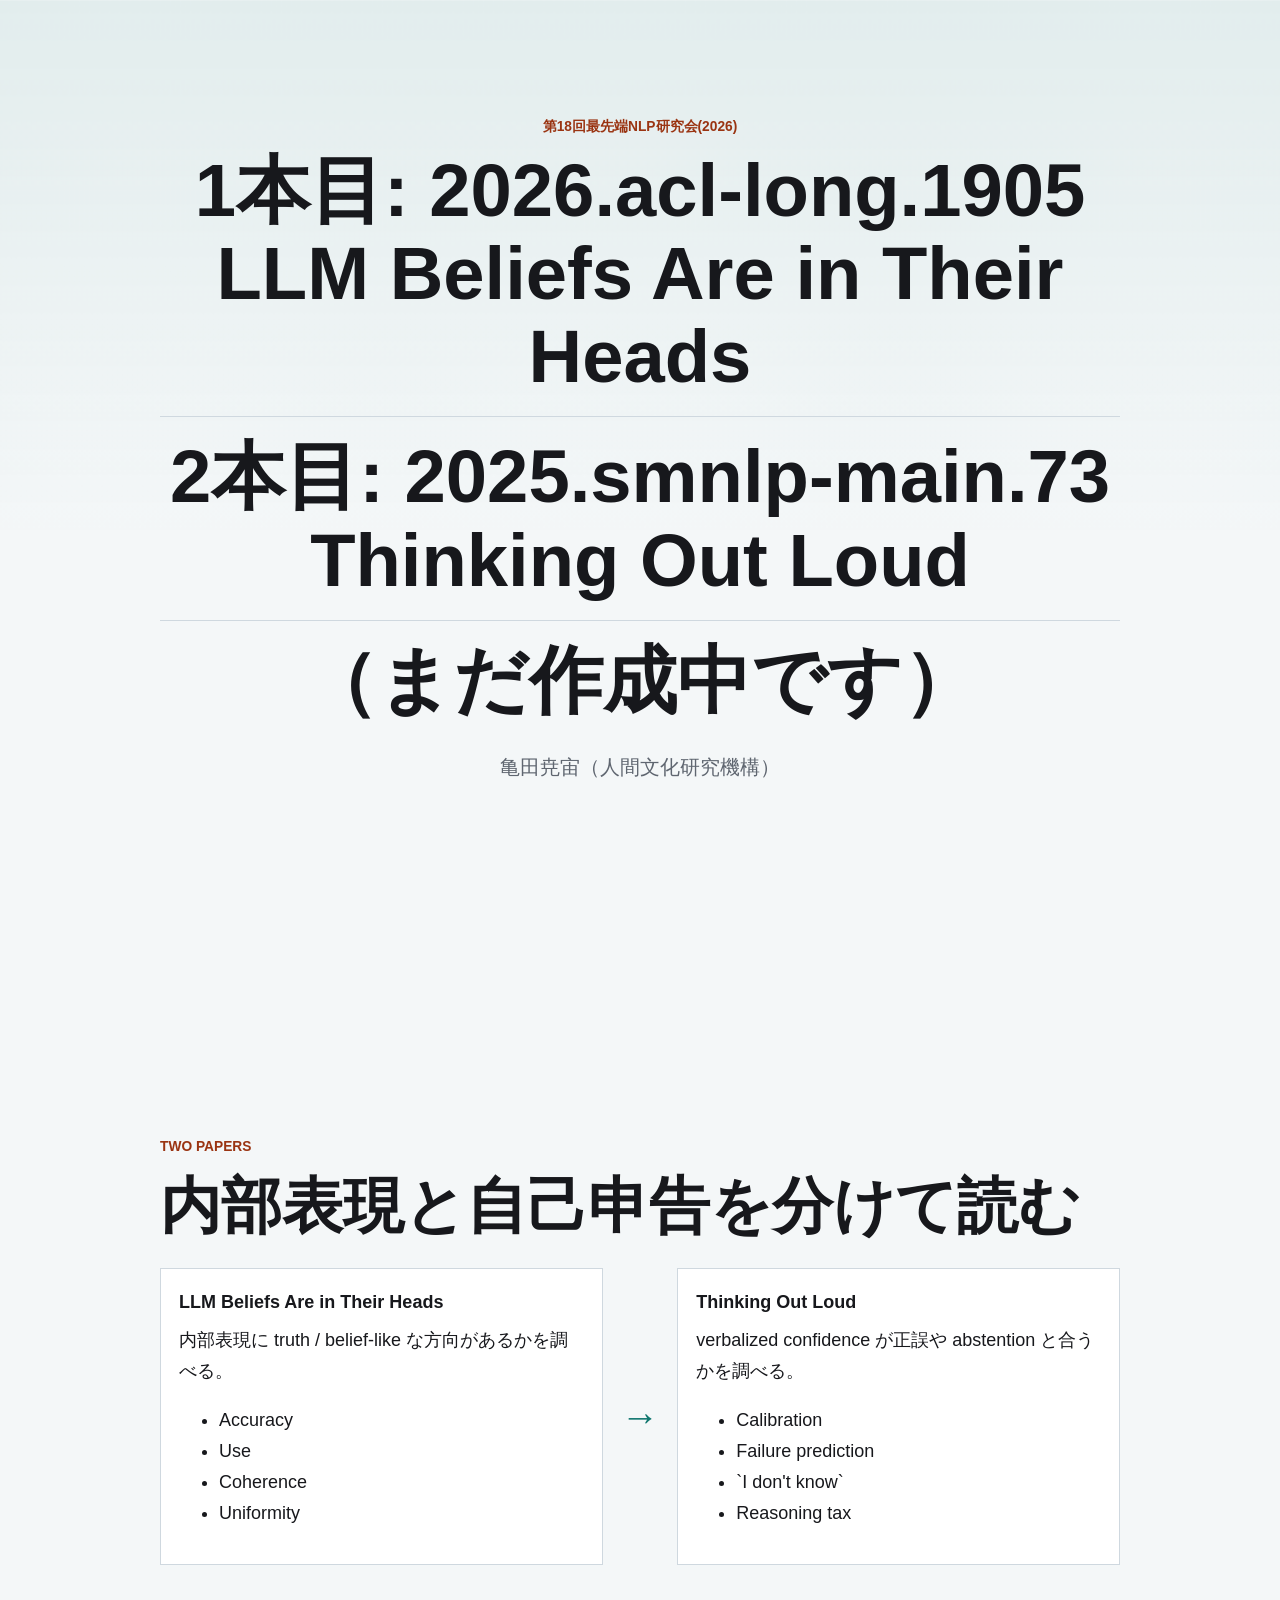
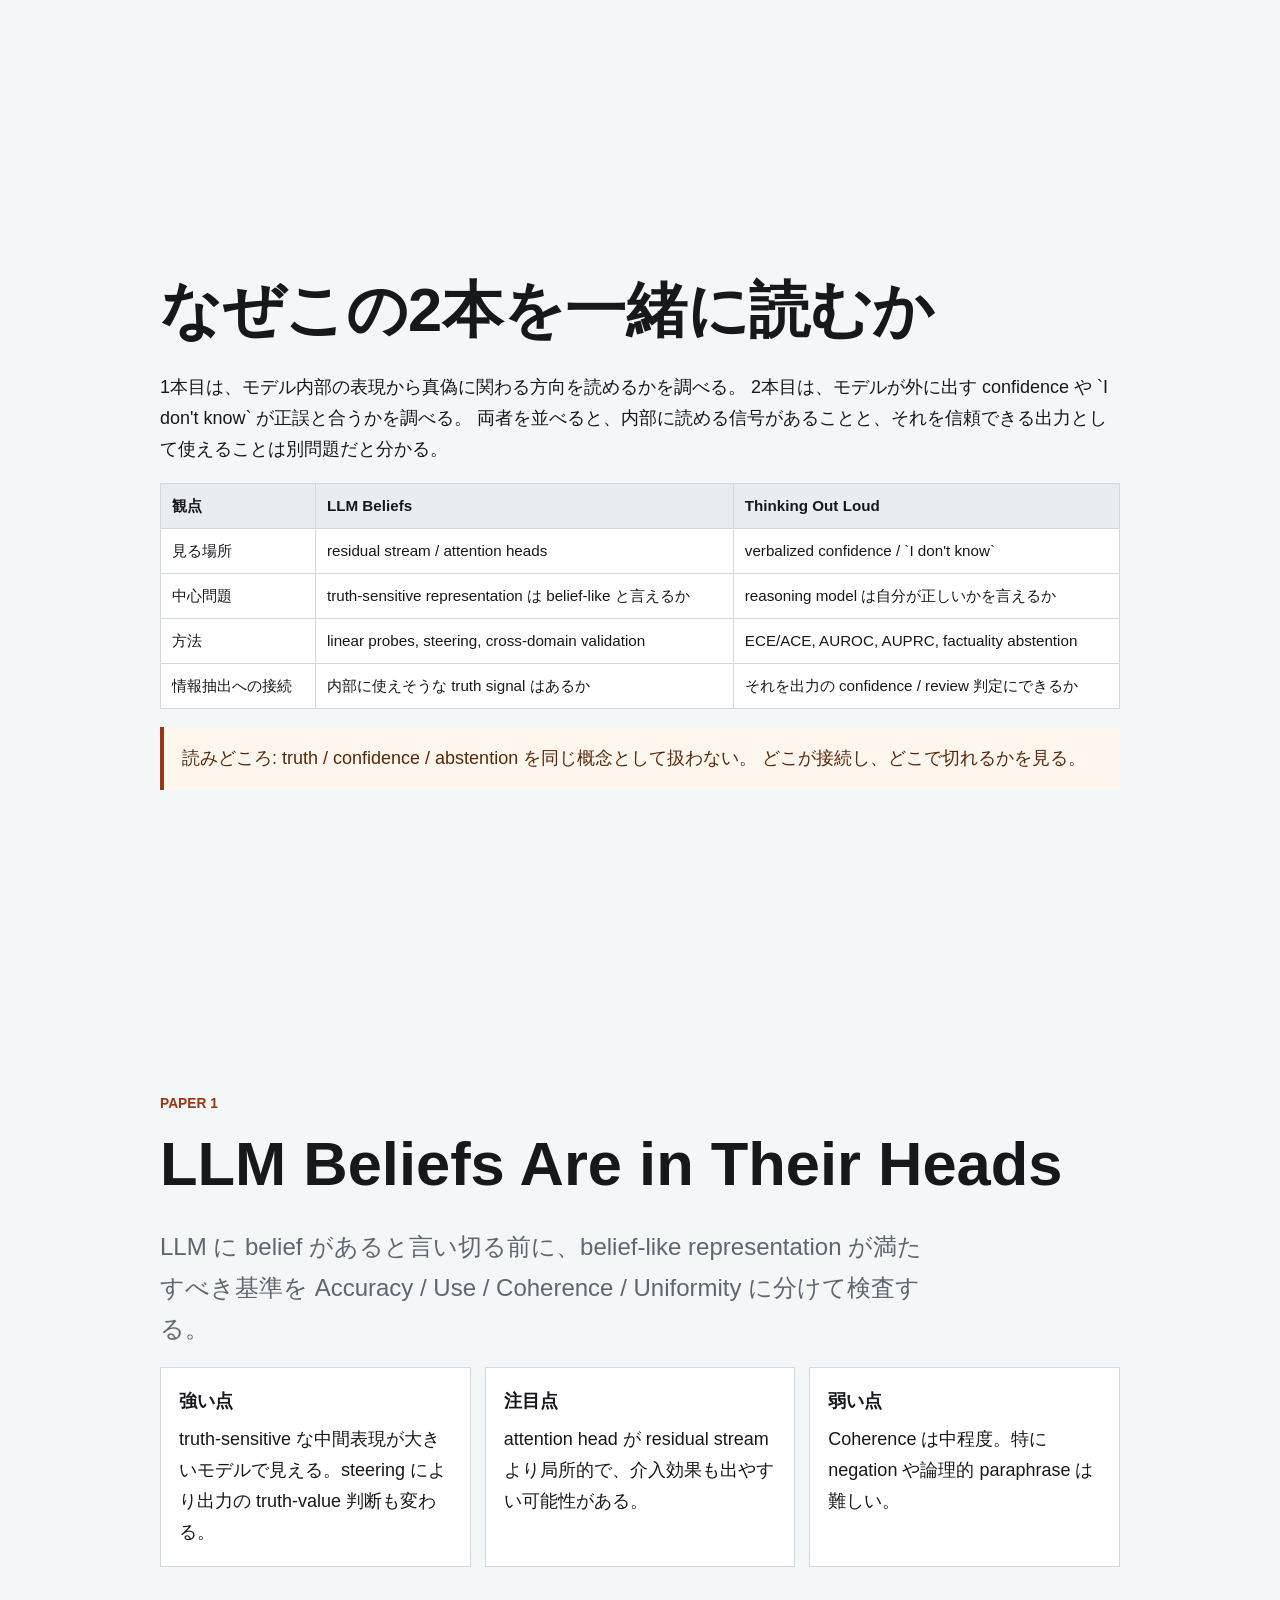
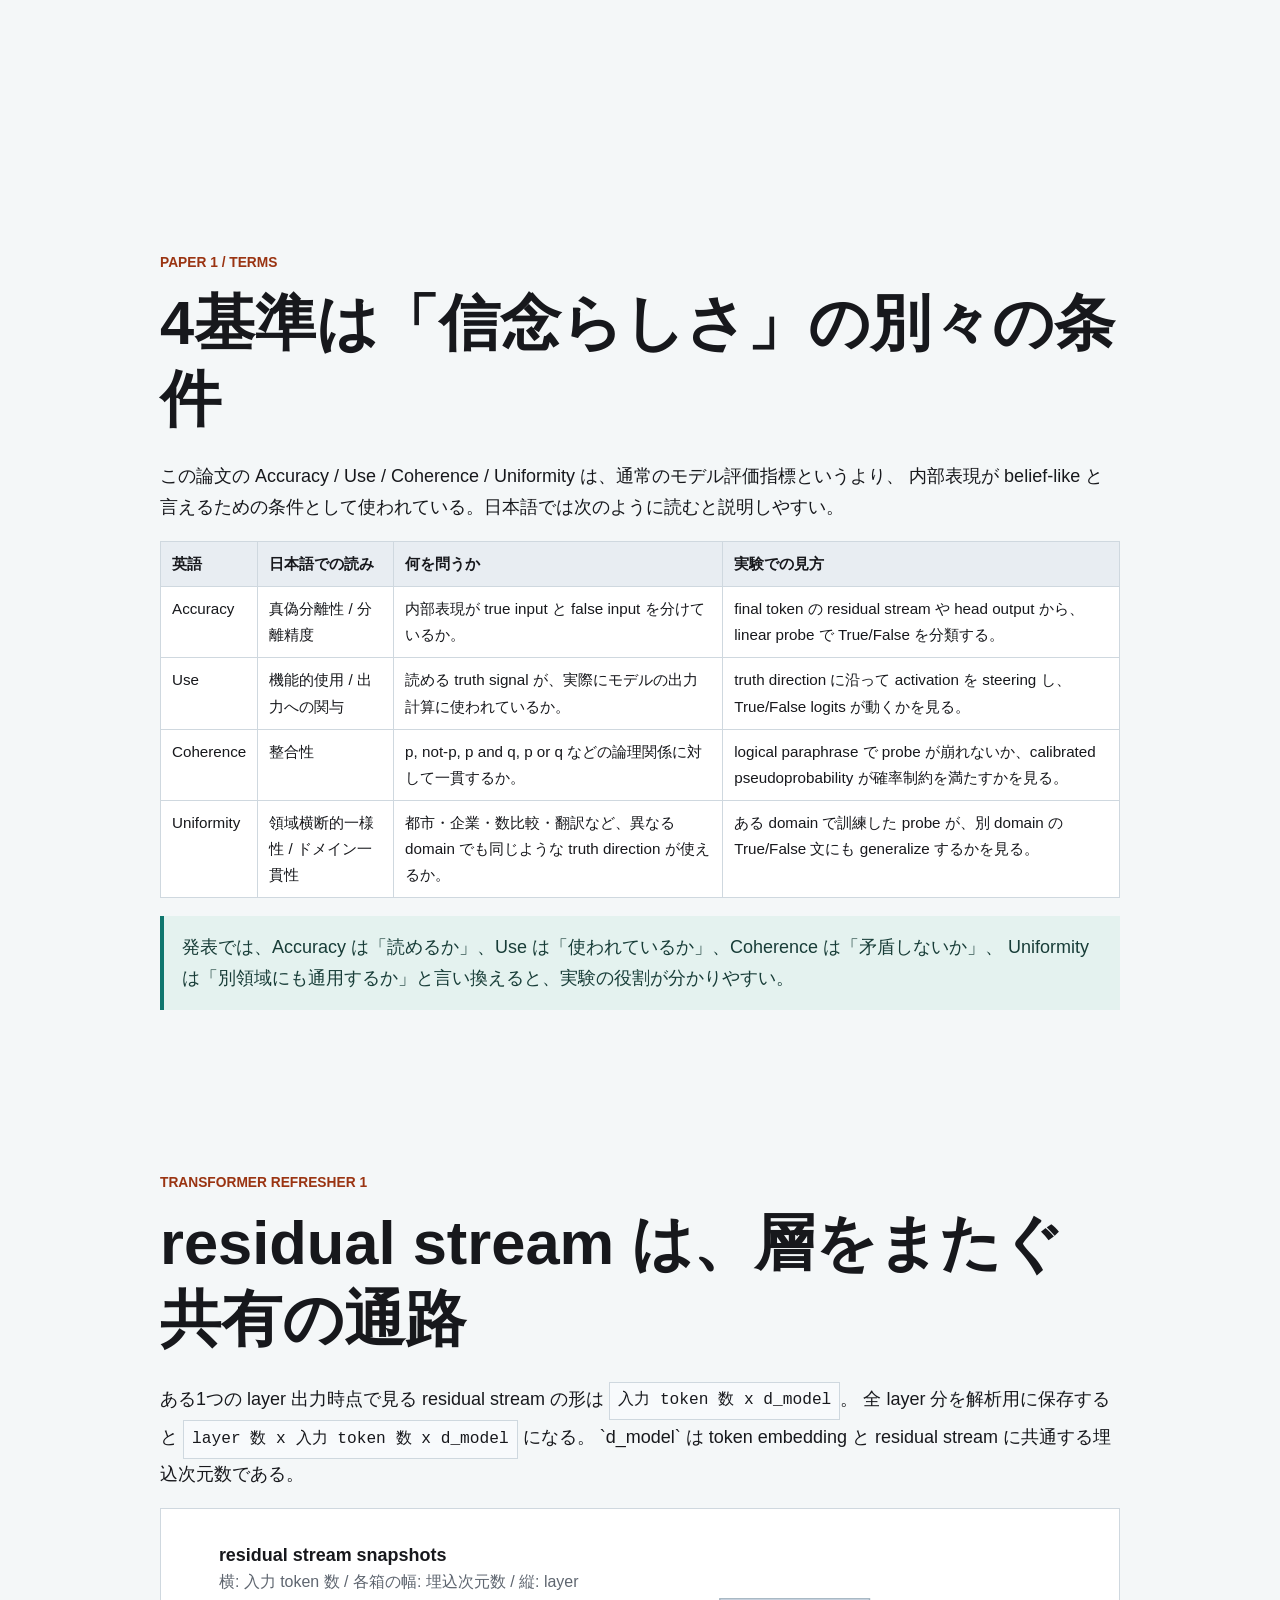
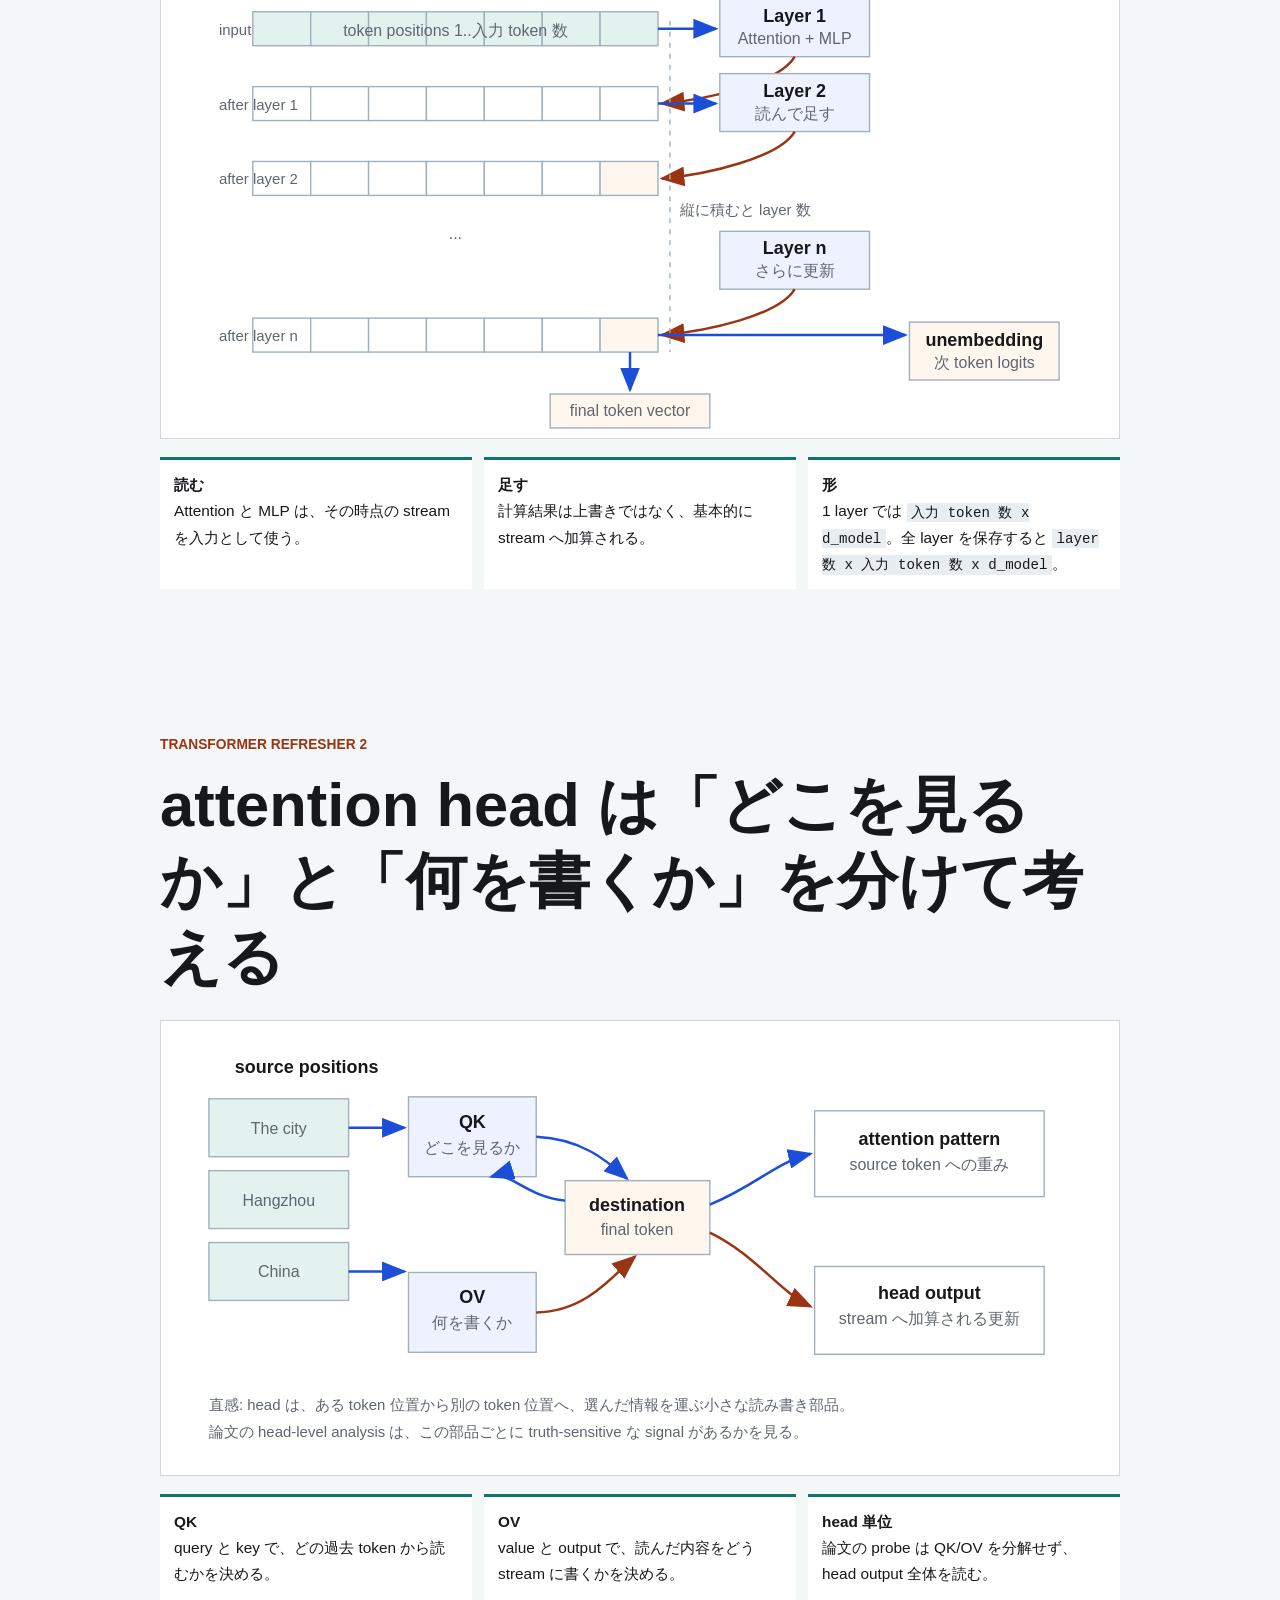
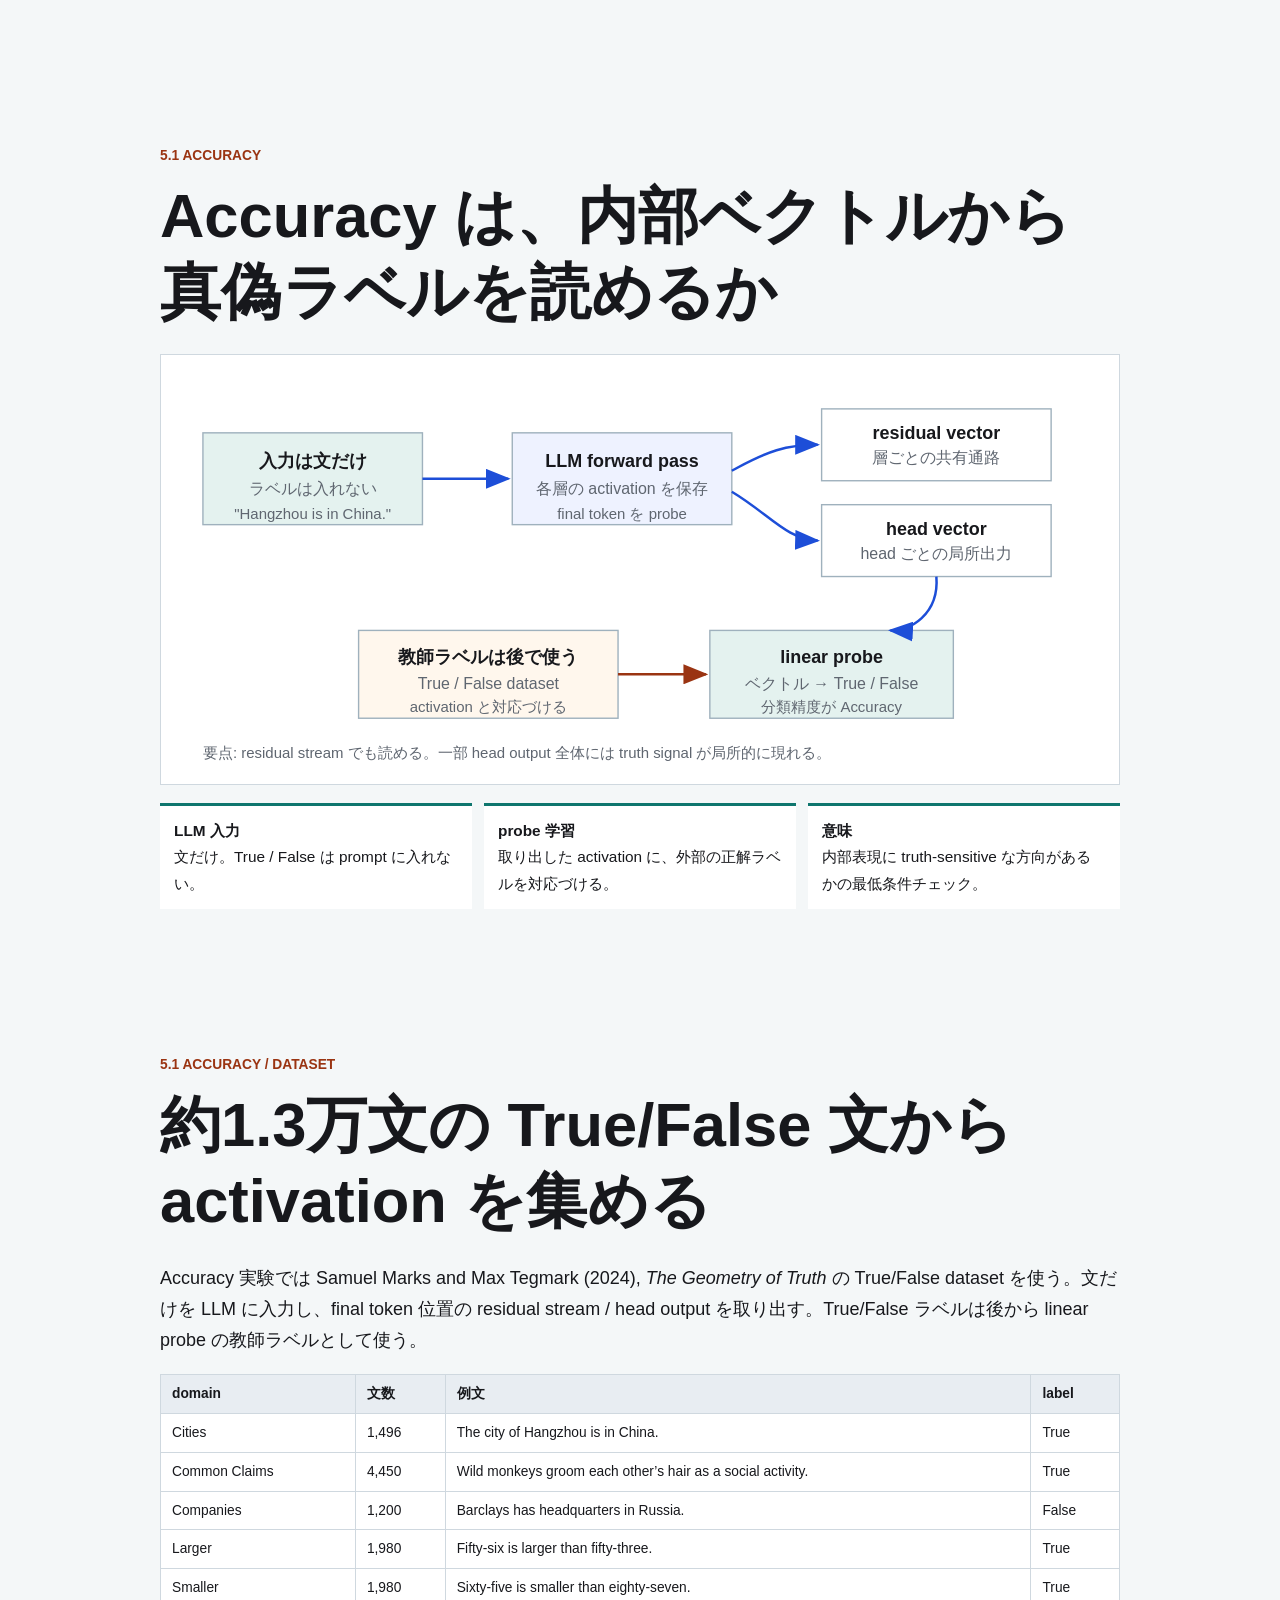
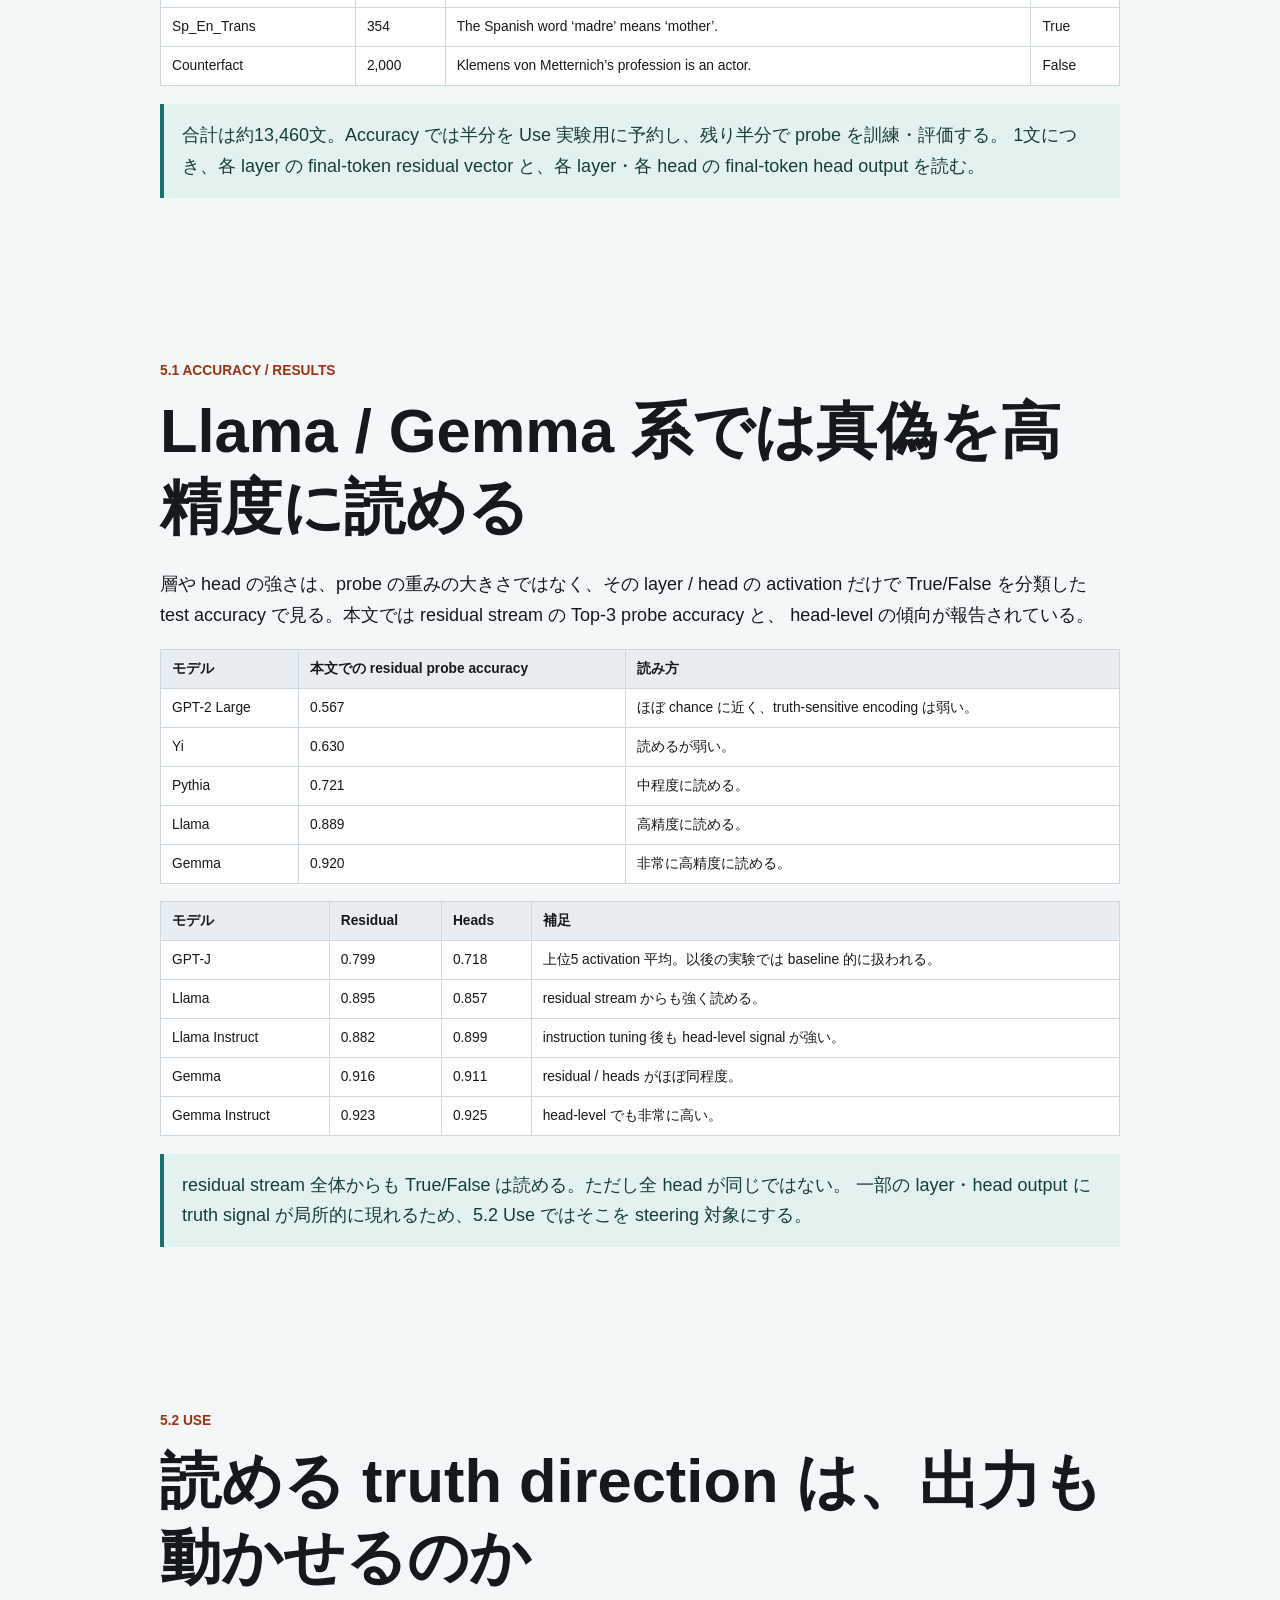
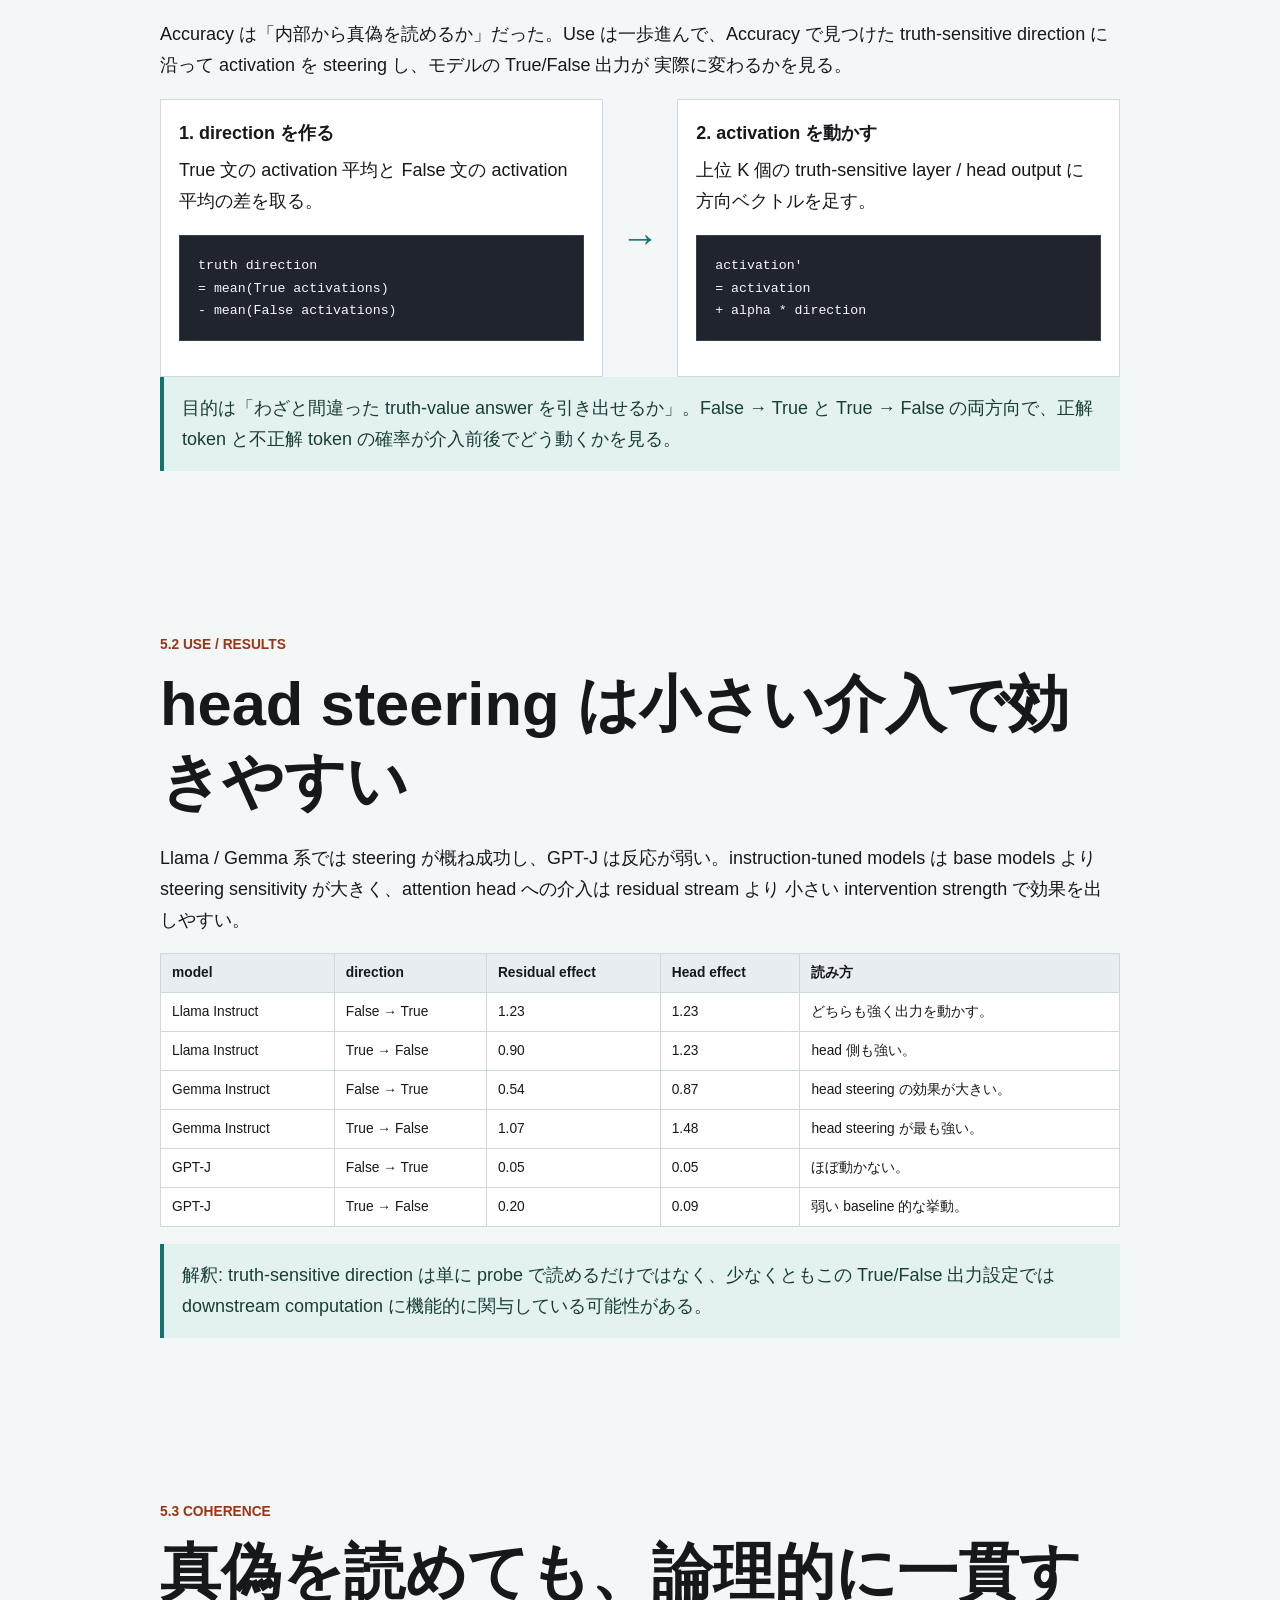
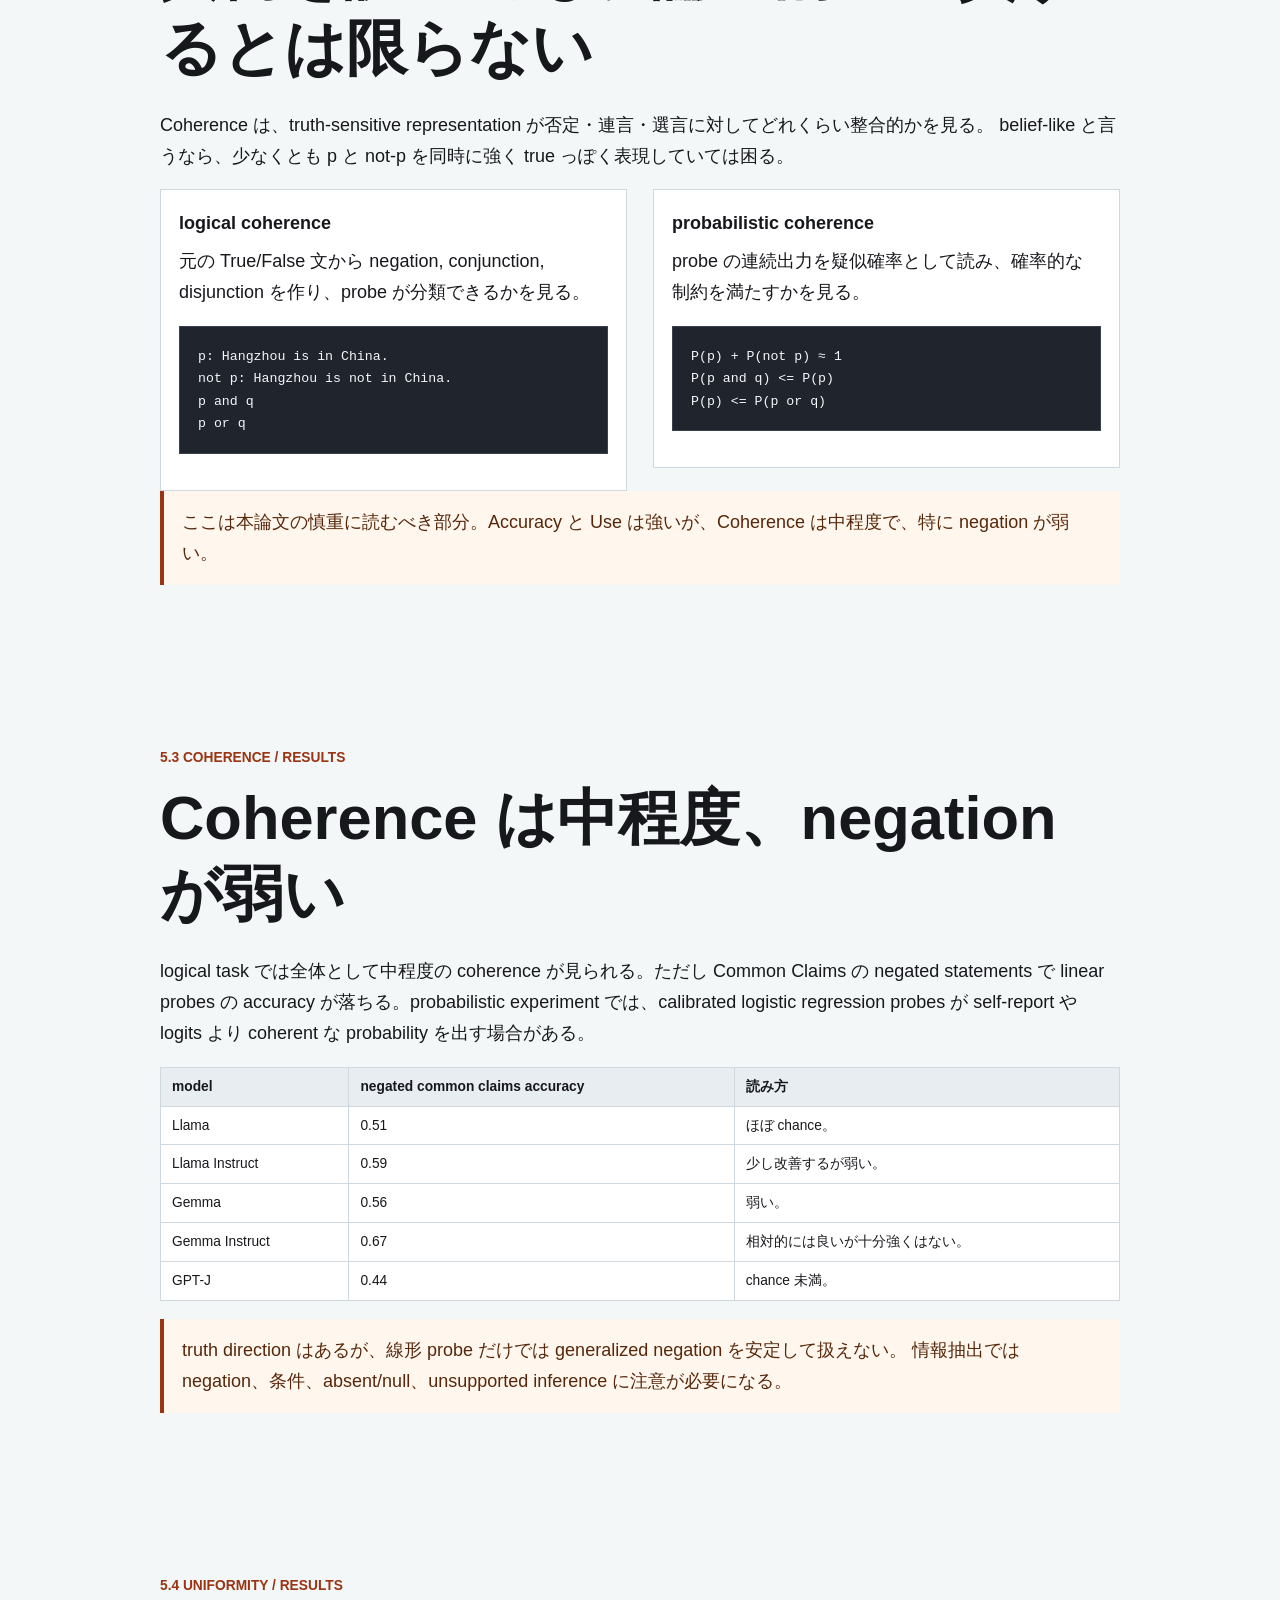
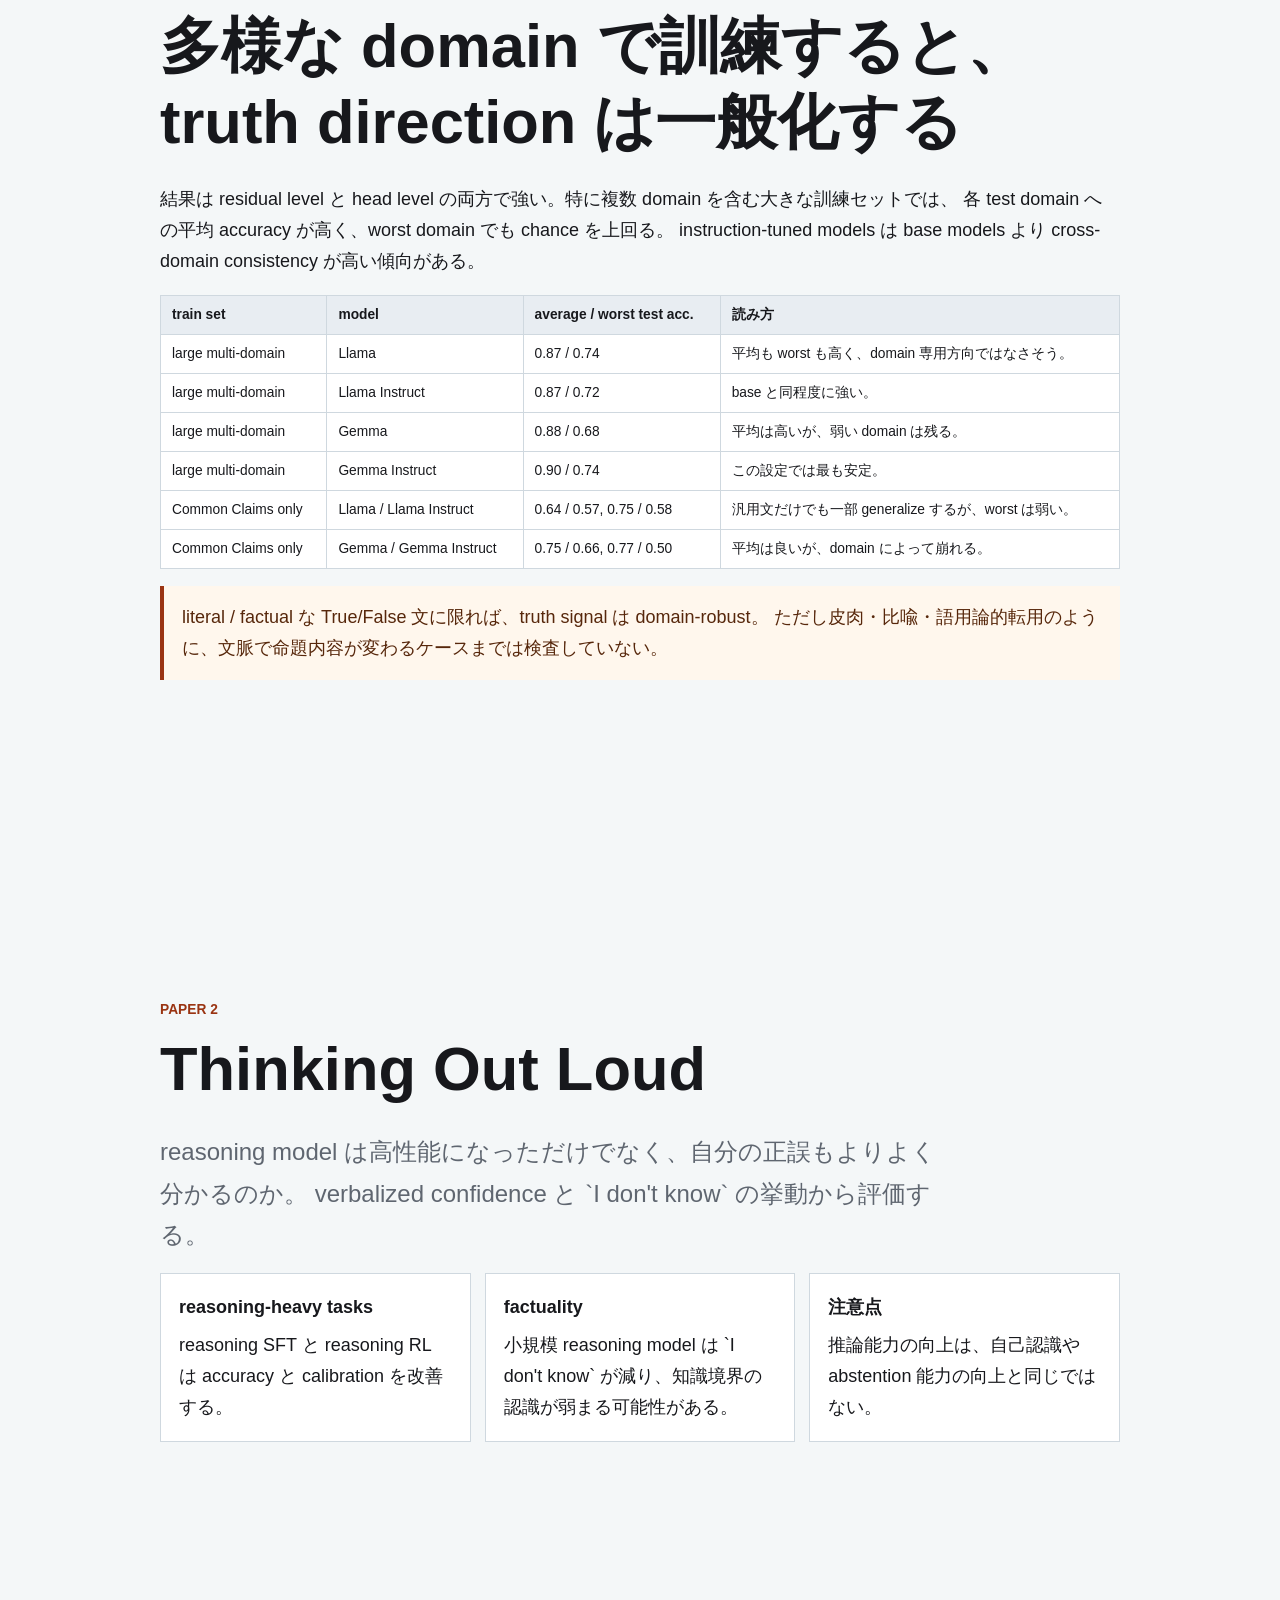
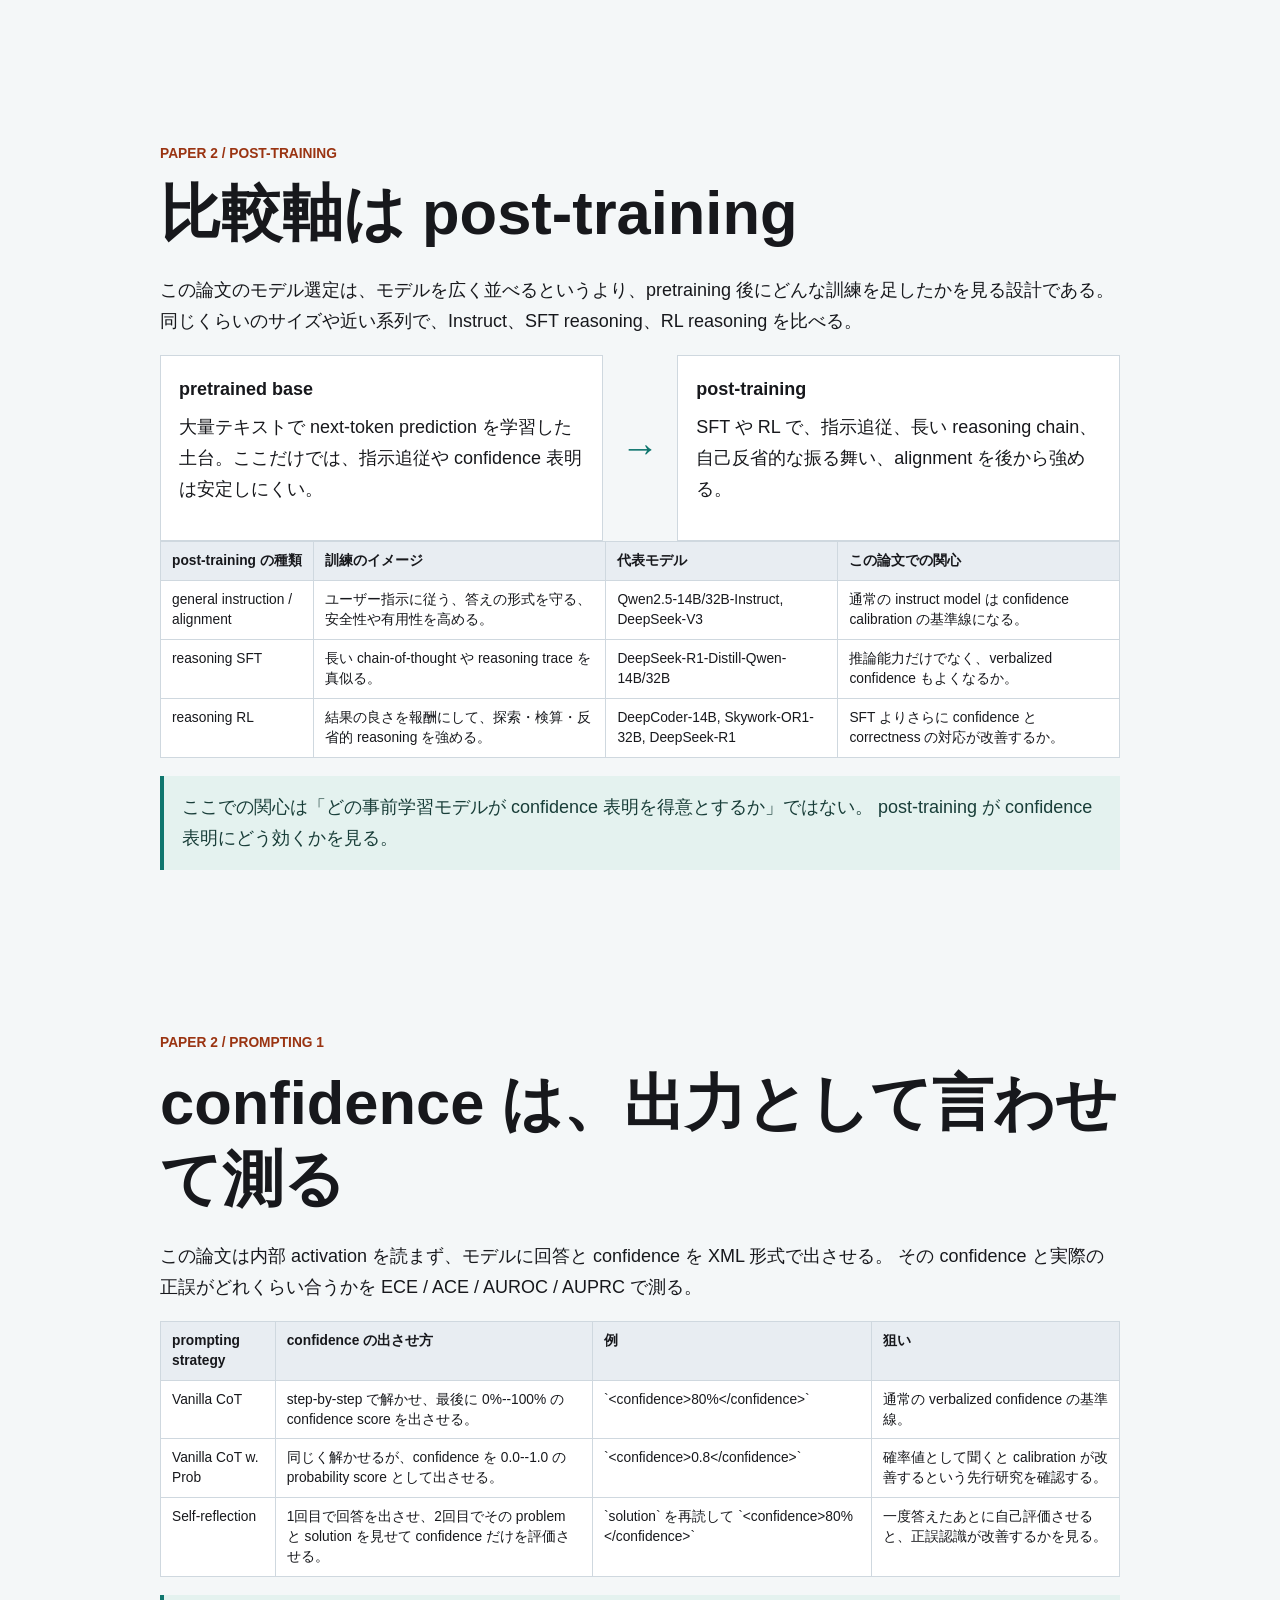
==== commit cbbd1d8c: "Update draft presentation" ====
--- a/index.html
+++ b/index.html
@@ -516,8 +516,9 @@
       <section class="screen center">
         <p class="kicker">第18回最先端NLP研究会(2026)</p>
         <div class="title-stack" aria-label="発表で扱う2本の論文">
-          <h1 class="paper-title">LLM Beliefs Are in Their Heads</h1>
-          <h1 class="paper-title">Thinking Out Loud</h1>
+          <h1 class="paper-title">1本目: 2026.acl-long.1905 LLM Beliefs Are in Their Heads</h1>
+          <h1 class="paper-title">2本目: 2025.smnlp-main.73 Thinking Out Loud</h1>
+          <h1 class="paper-title">（まだ作成中です）</h1>
         </div>
         <p class="byline">
           亀田尭宙（人間文化研究機構）
@@ -1599,14 +1600,7 @@
       <section class="screen">
         <p class="kicker">Expected Takeaway</p>
         <h2>今日のまとめ</h2>
-        <p class="lead">
-          2本を並べると、内部表現と自己申告のあいだにまだ距離があることが見える。
-        </p>
-        <ul>
-          <li>1本目: 内部表現には truth-sensitive な信号がある。</li>
-          <li>2本目: その信号が外部の confidence / abstention として安定するとは限らない。</li>
-          <li>truth / confidence / abstention は接続できるが、同一視しない。</li>
-        </ul>
+
       </section>
 
 
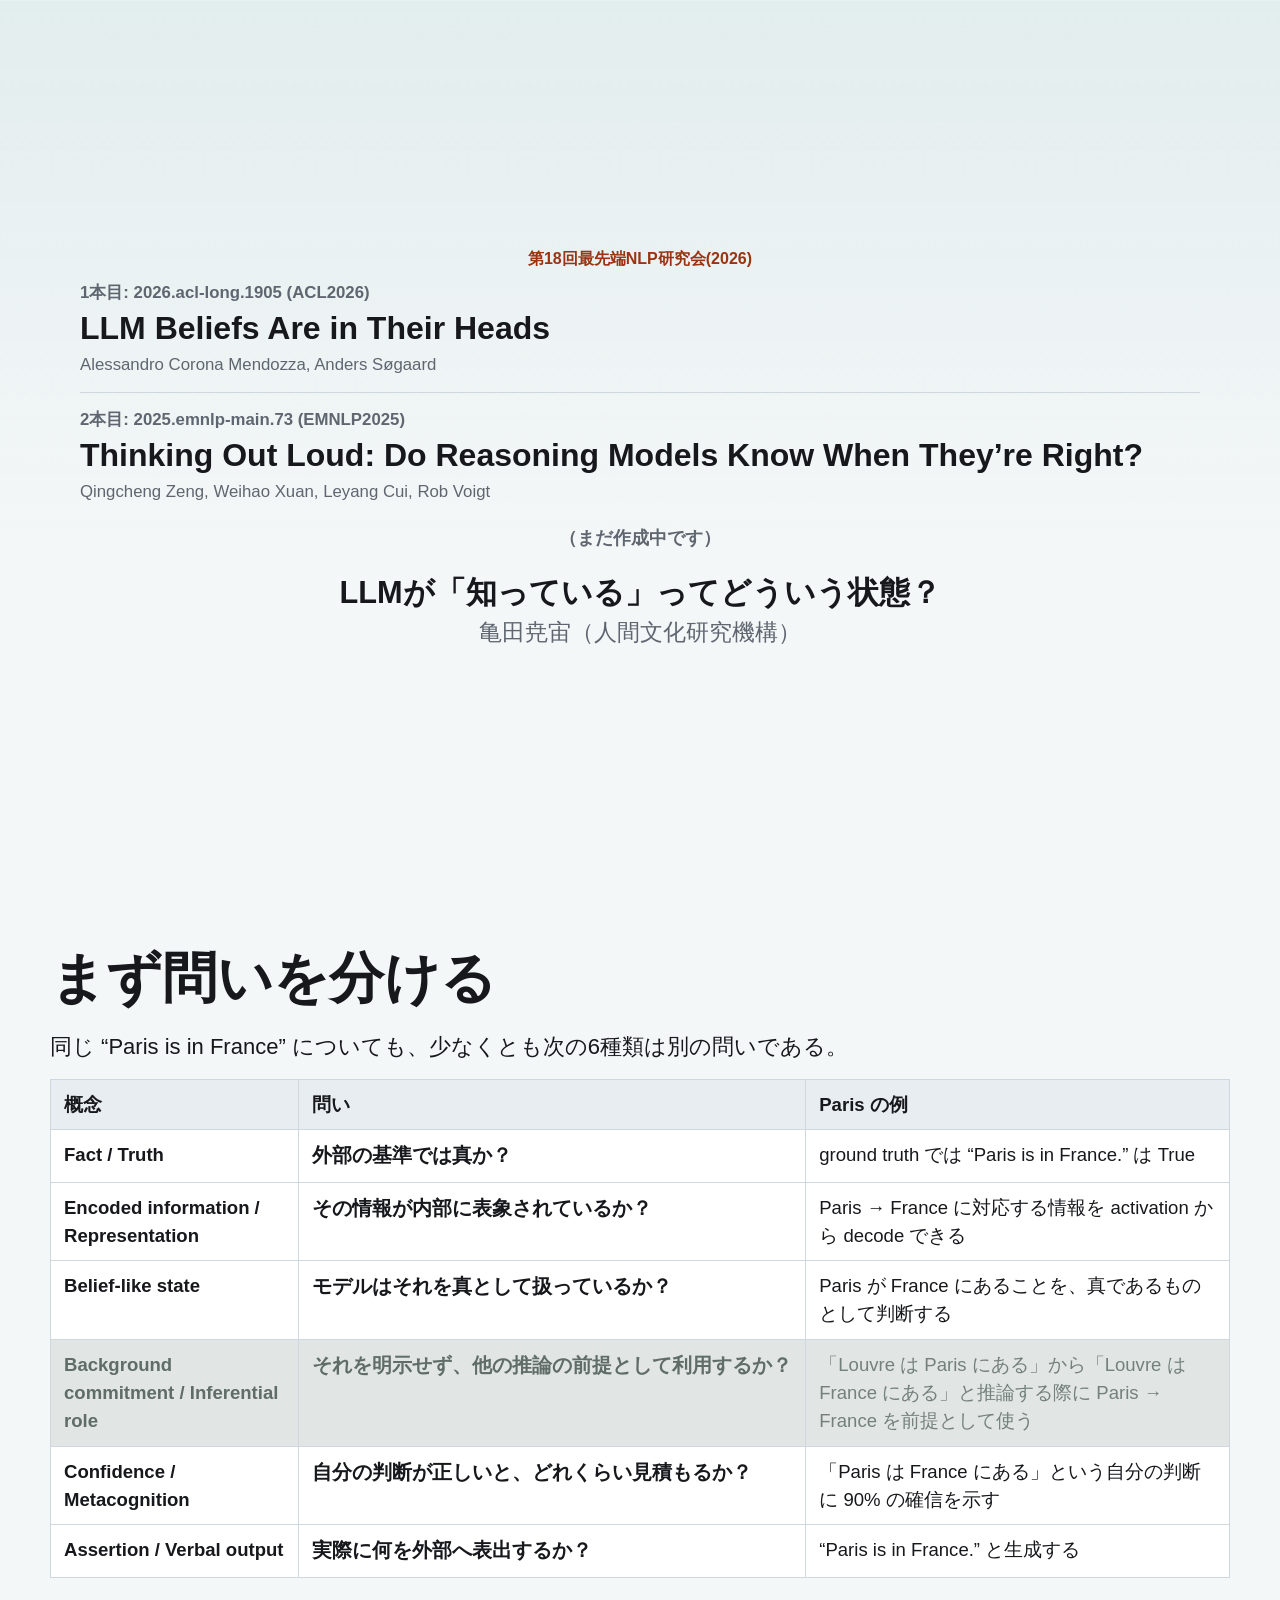
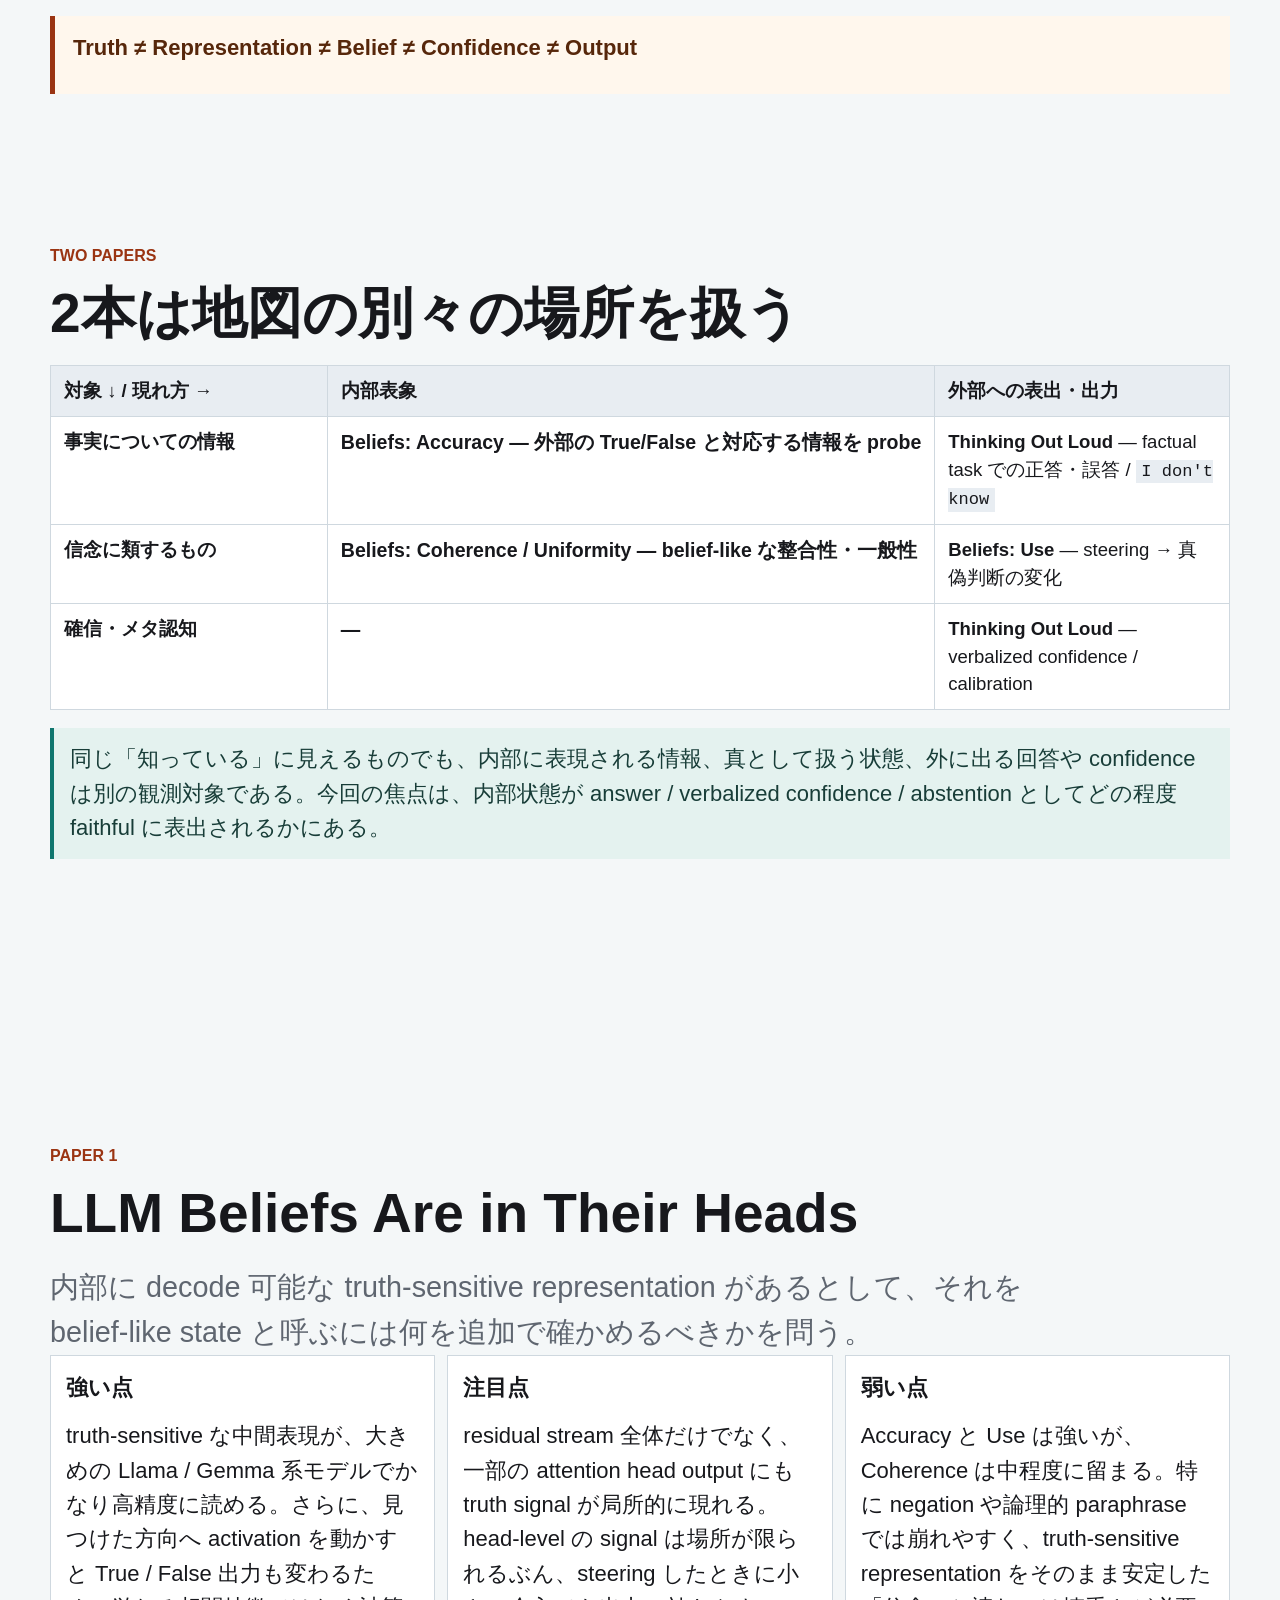
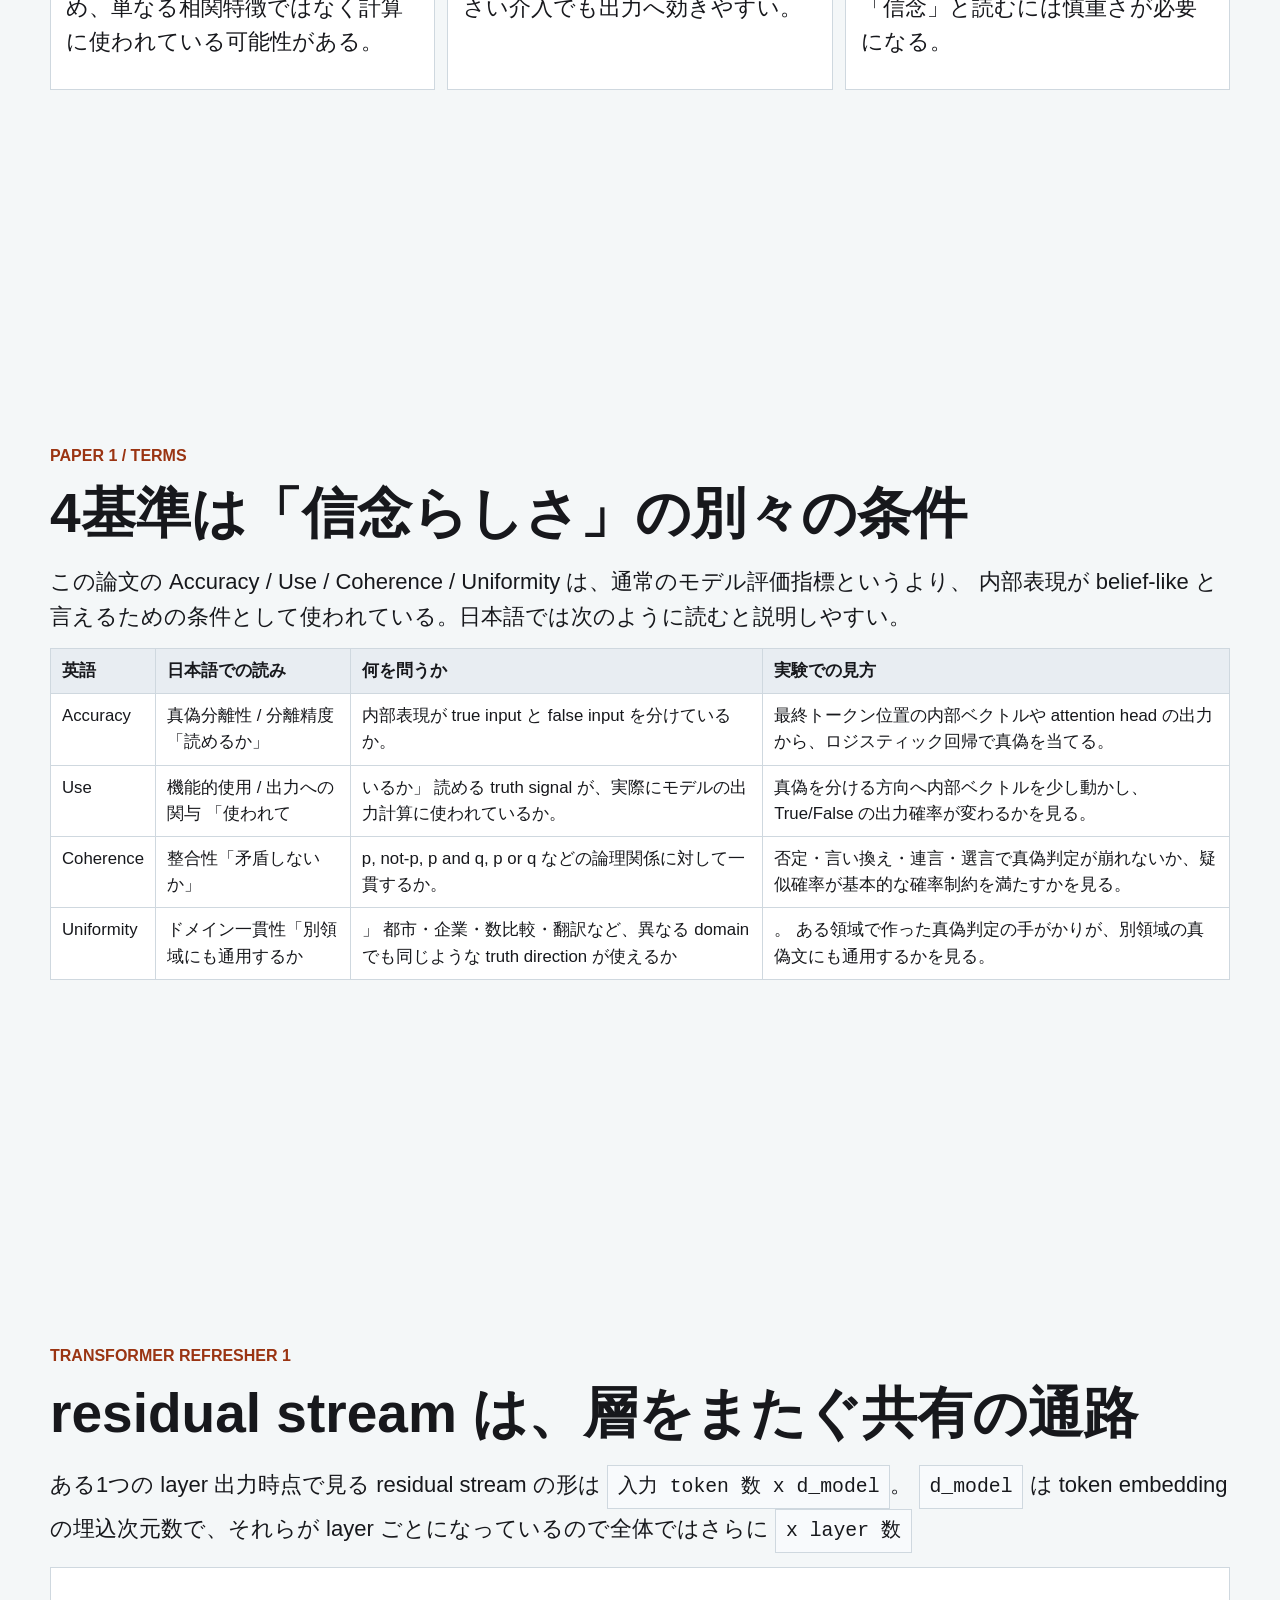
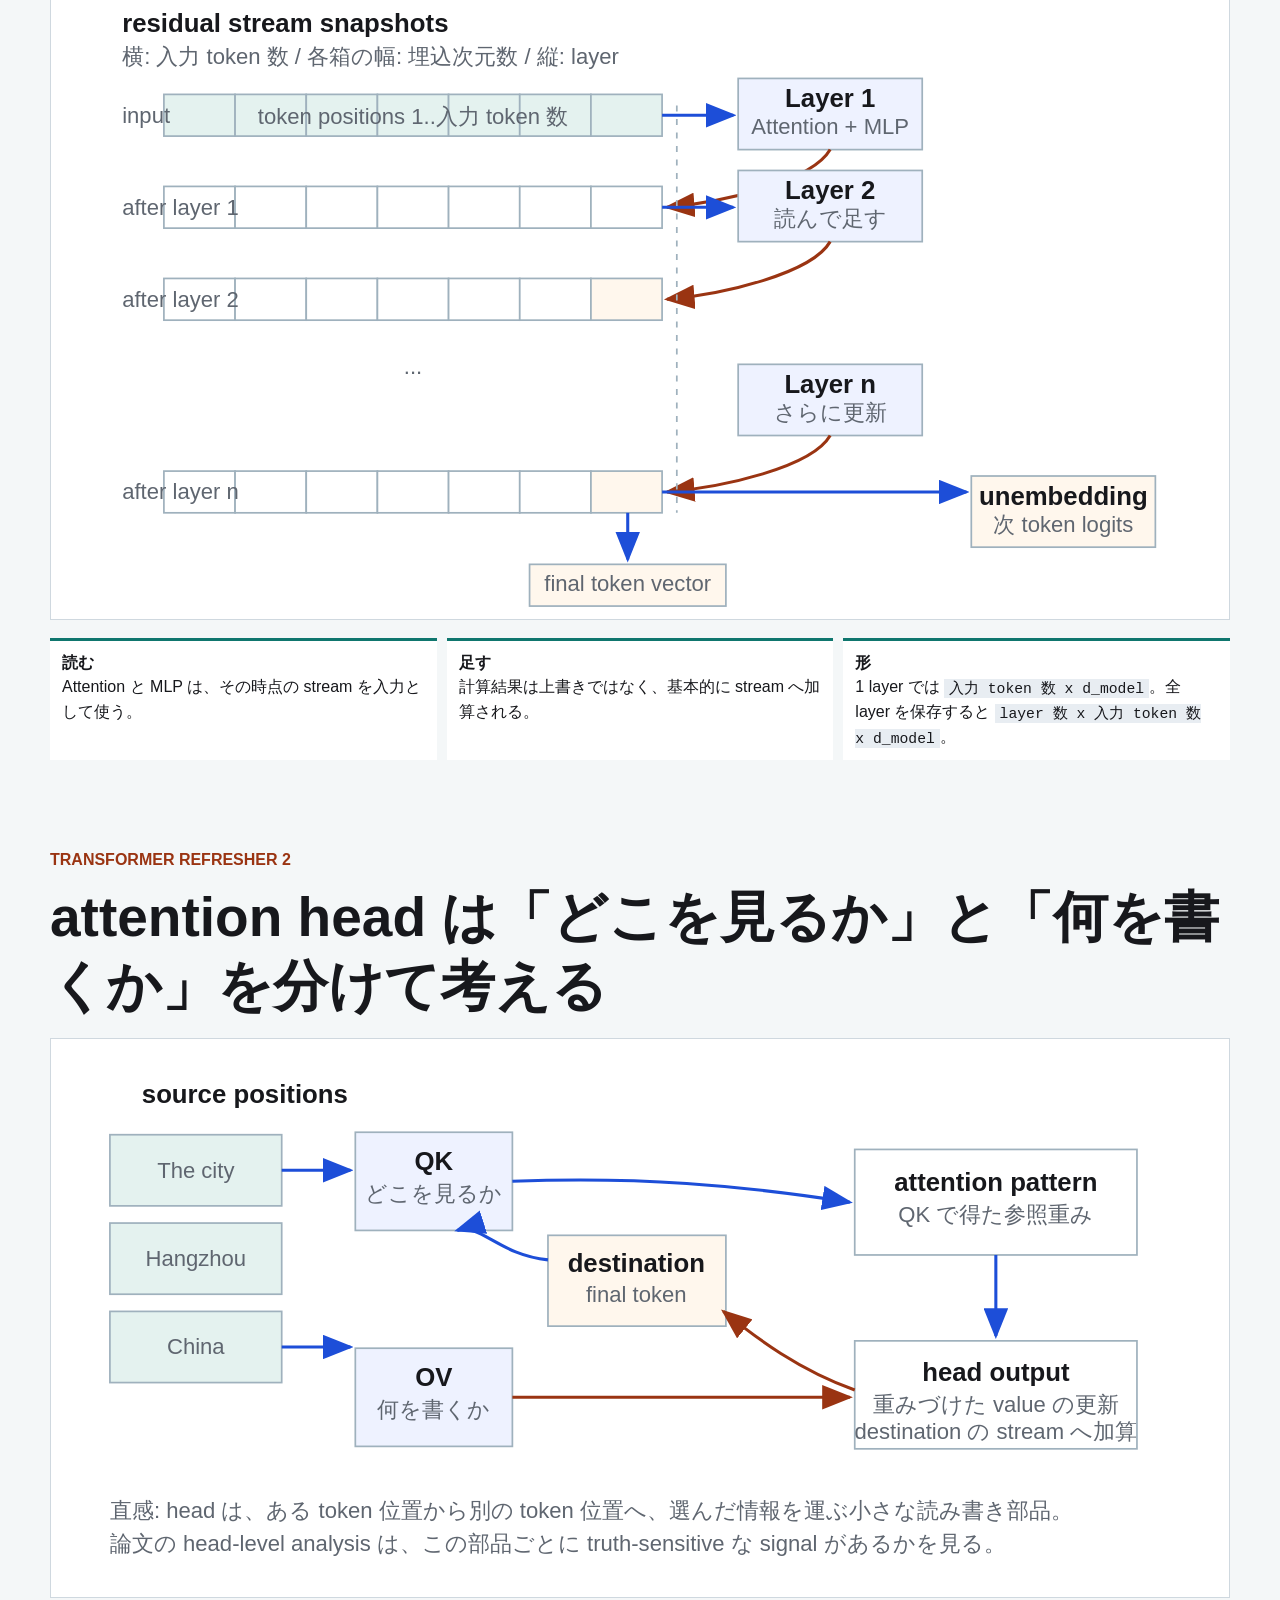
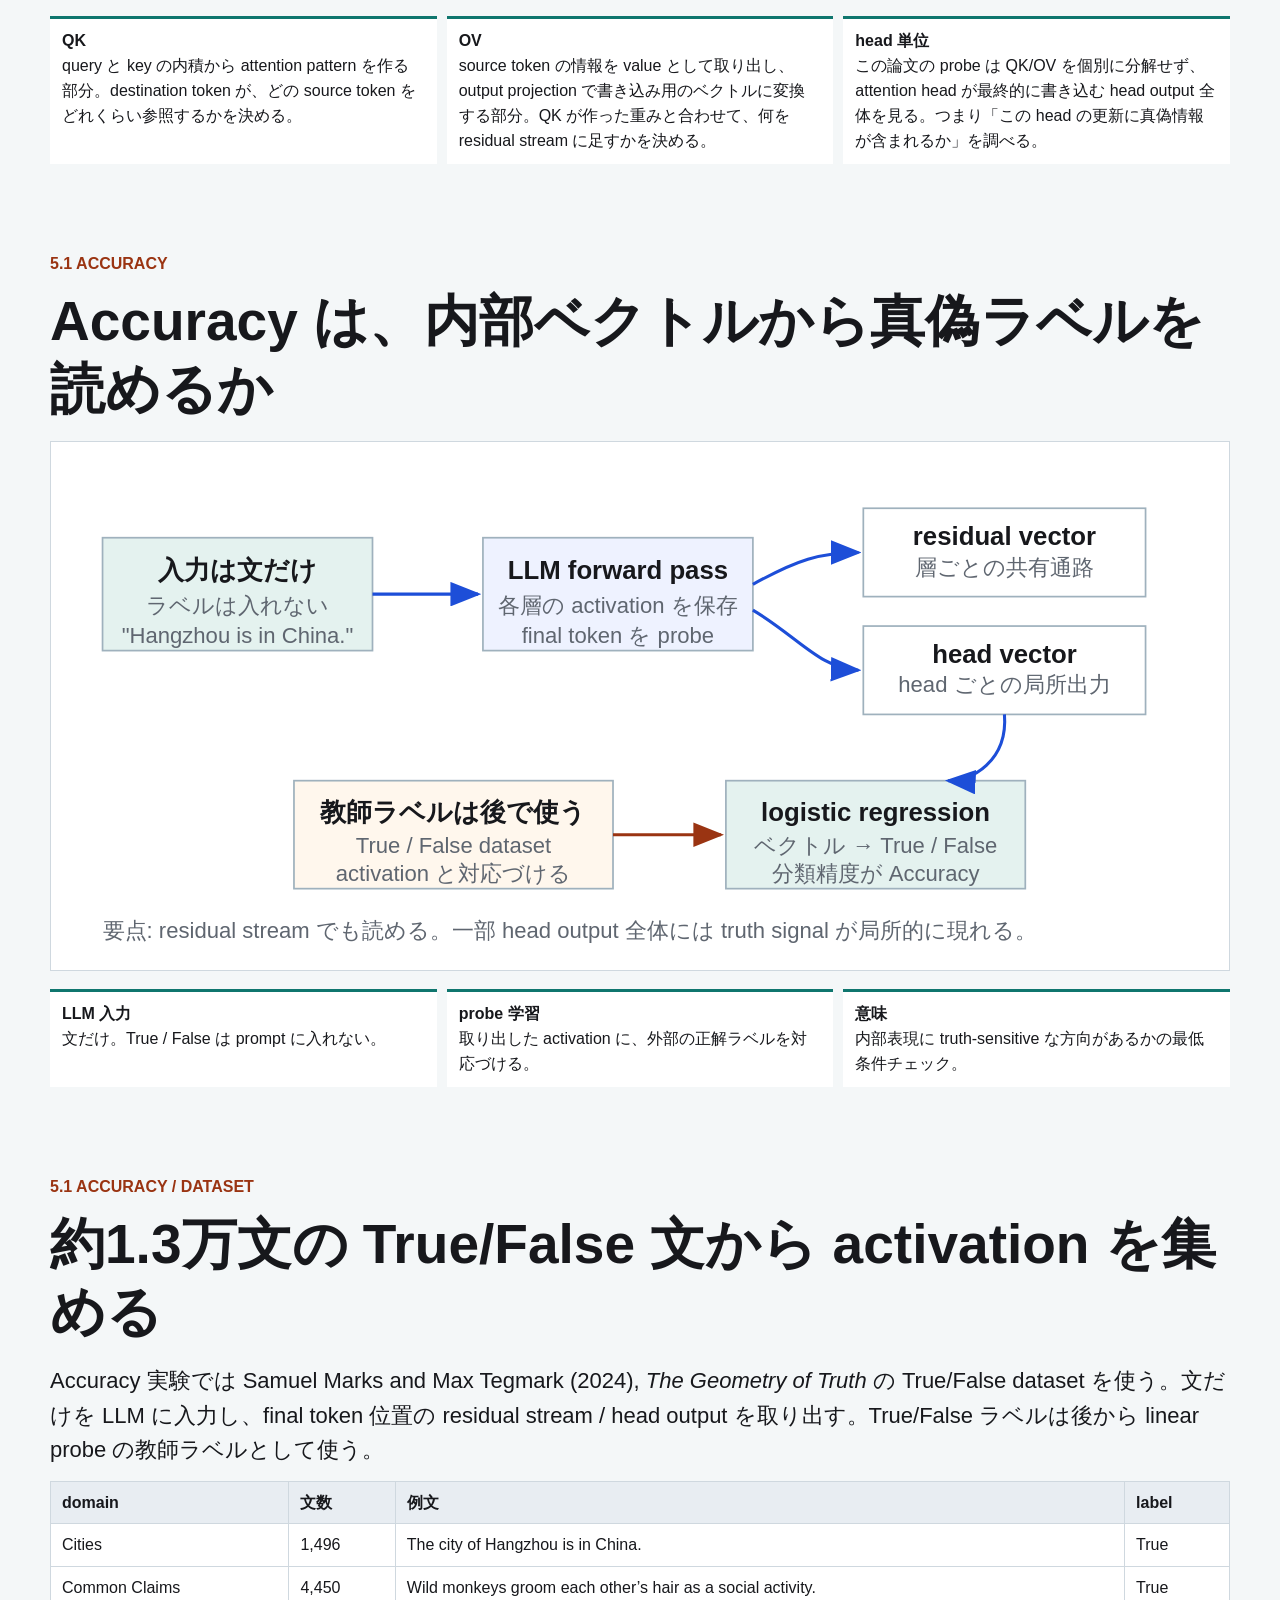
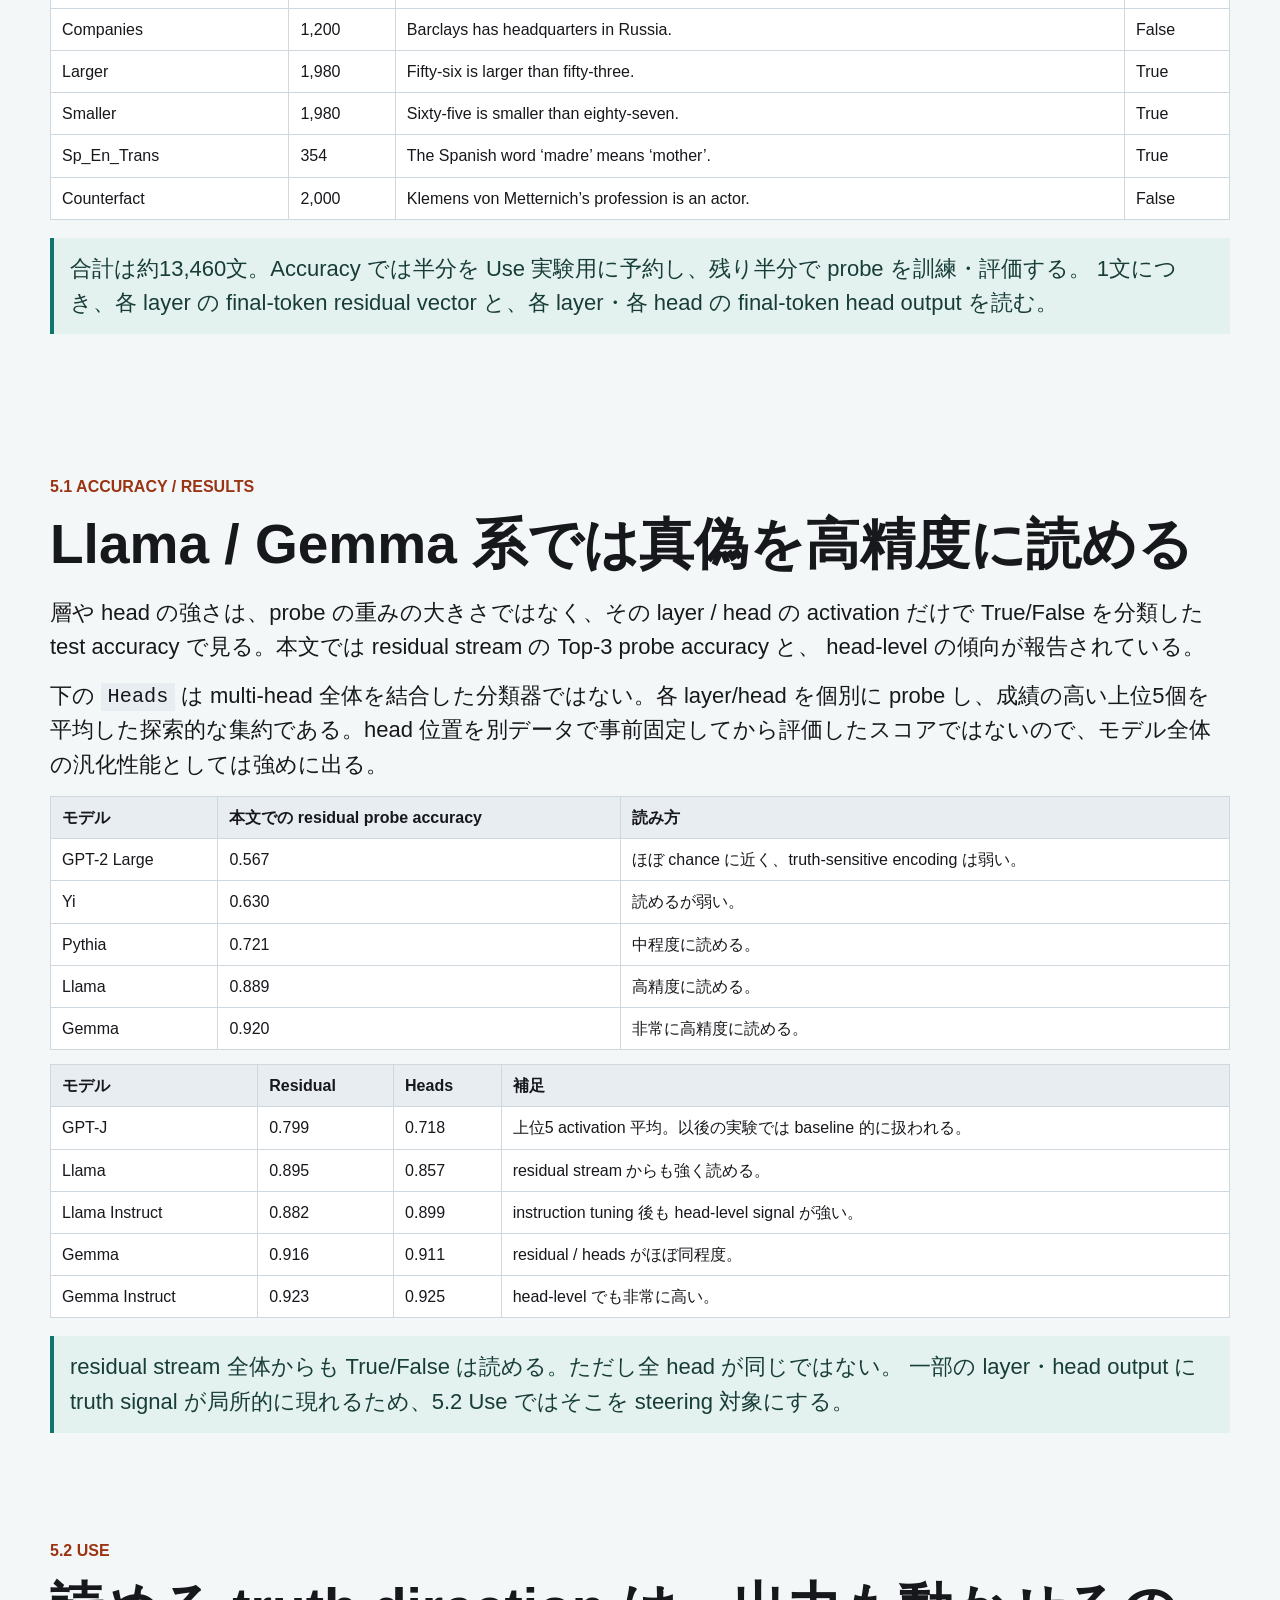
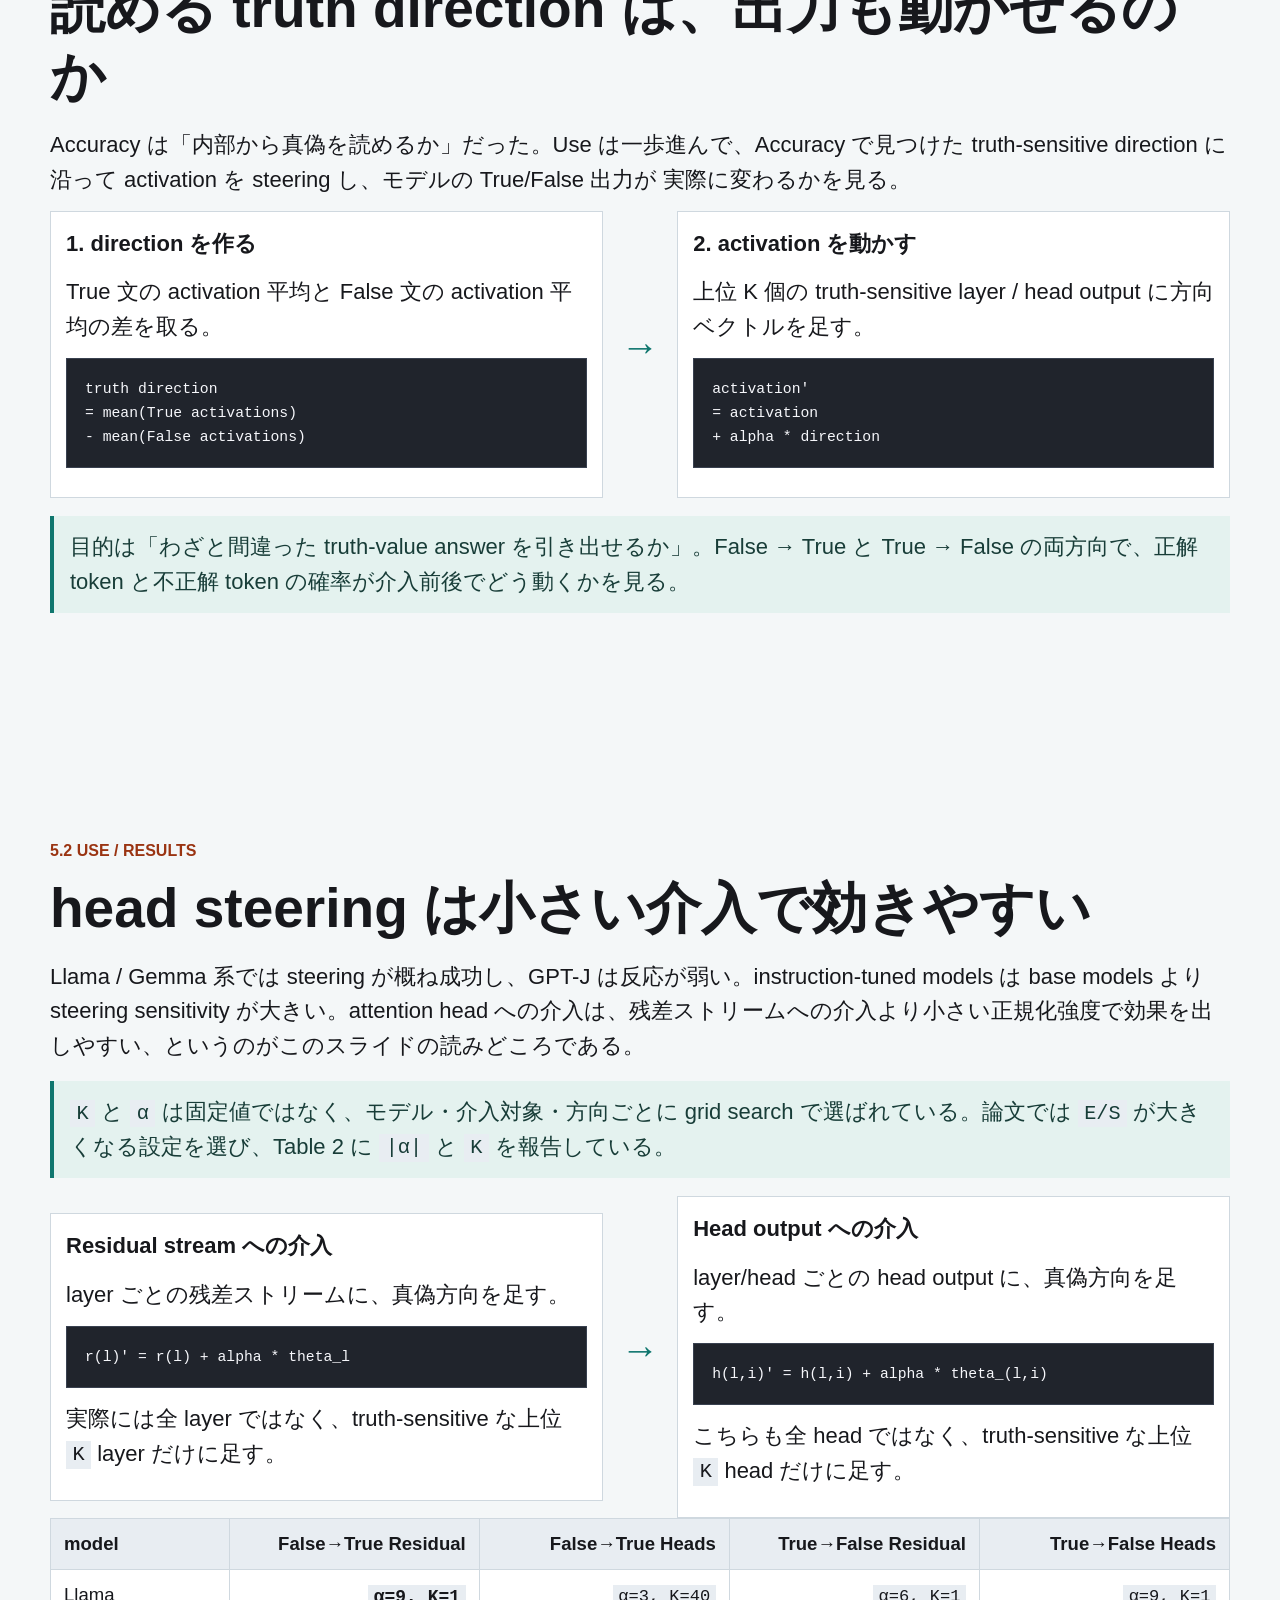
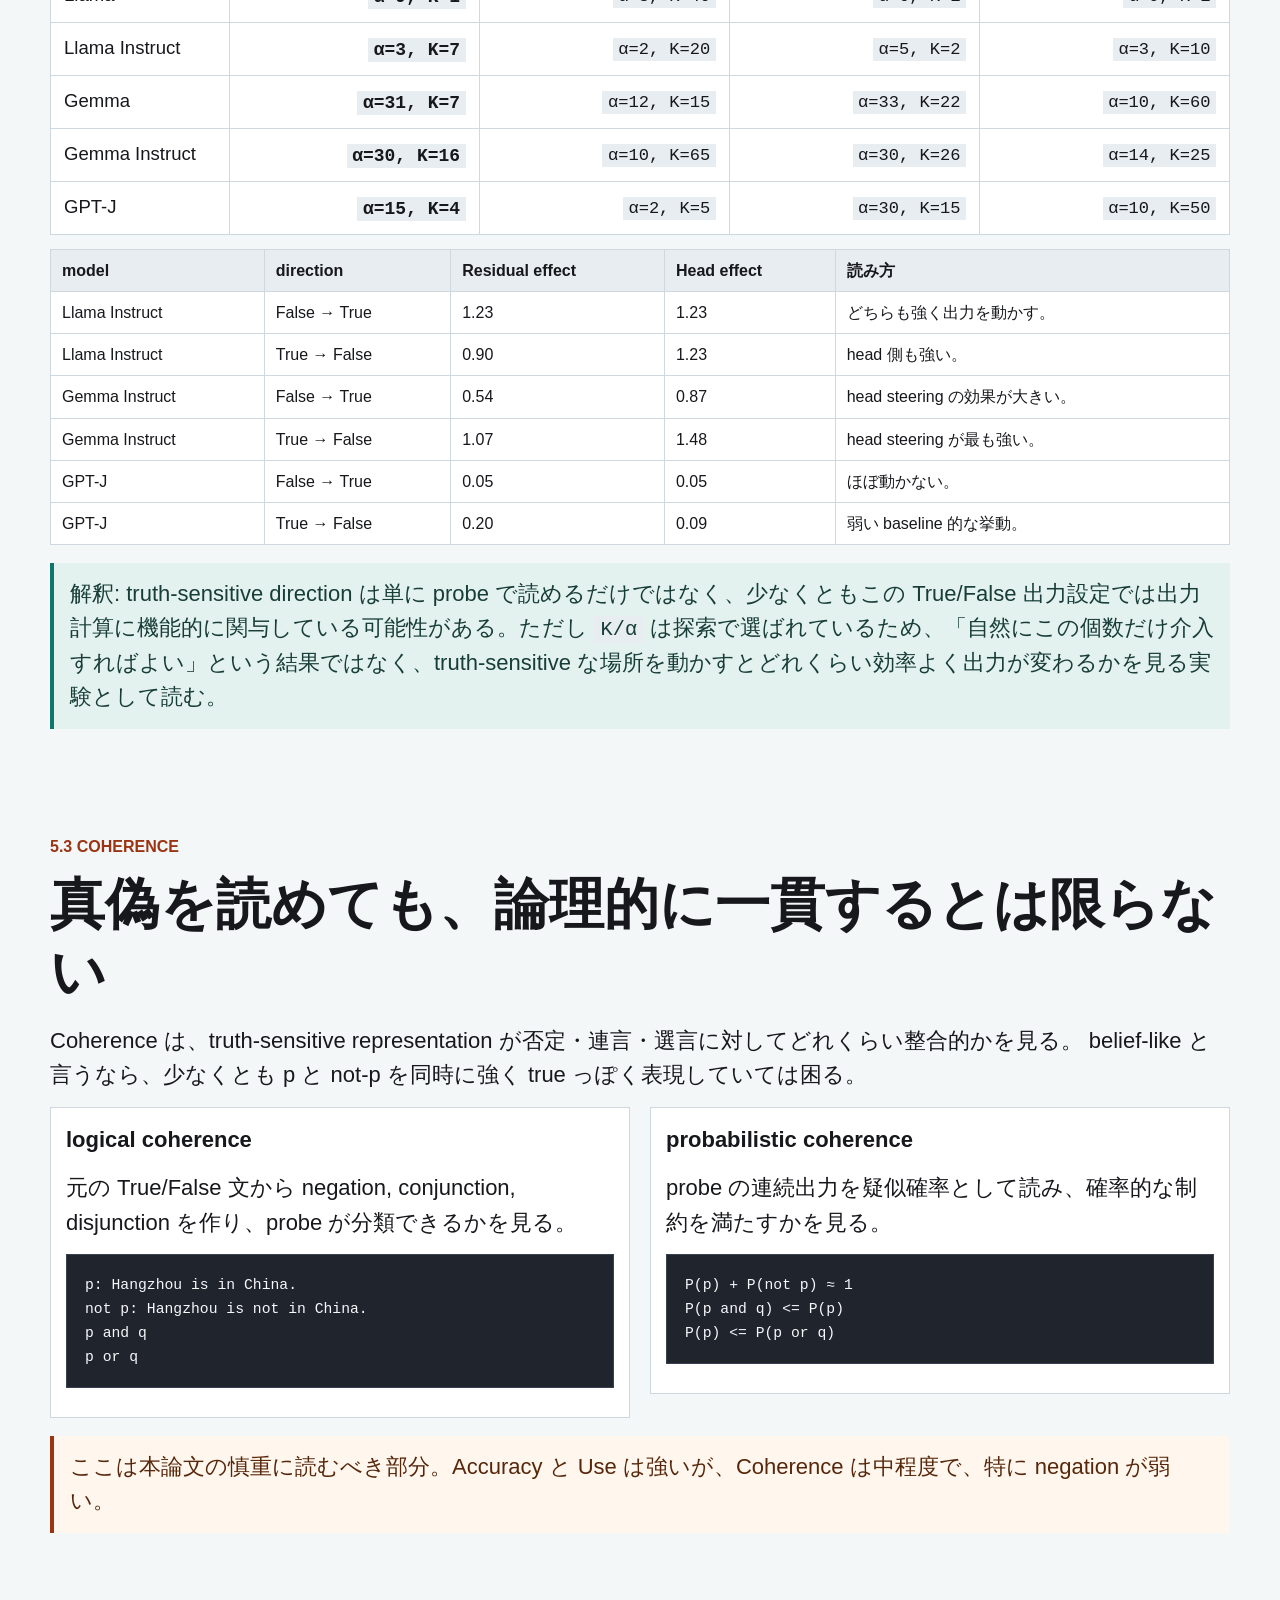
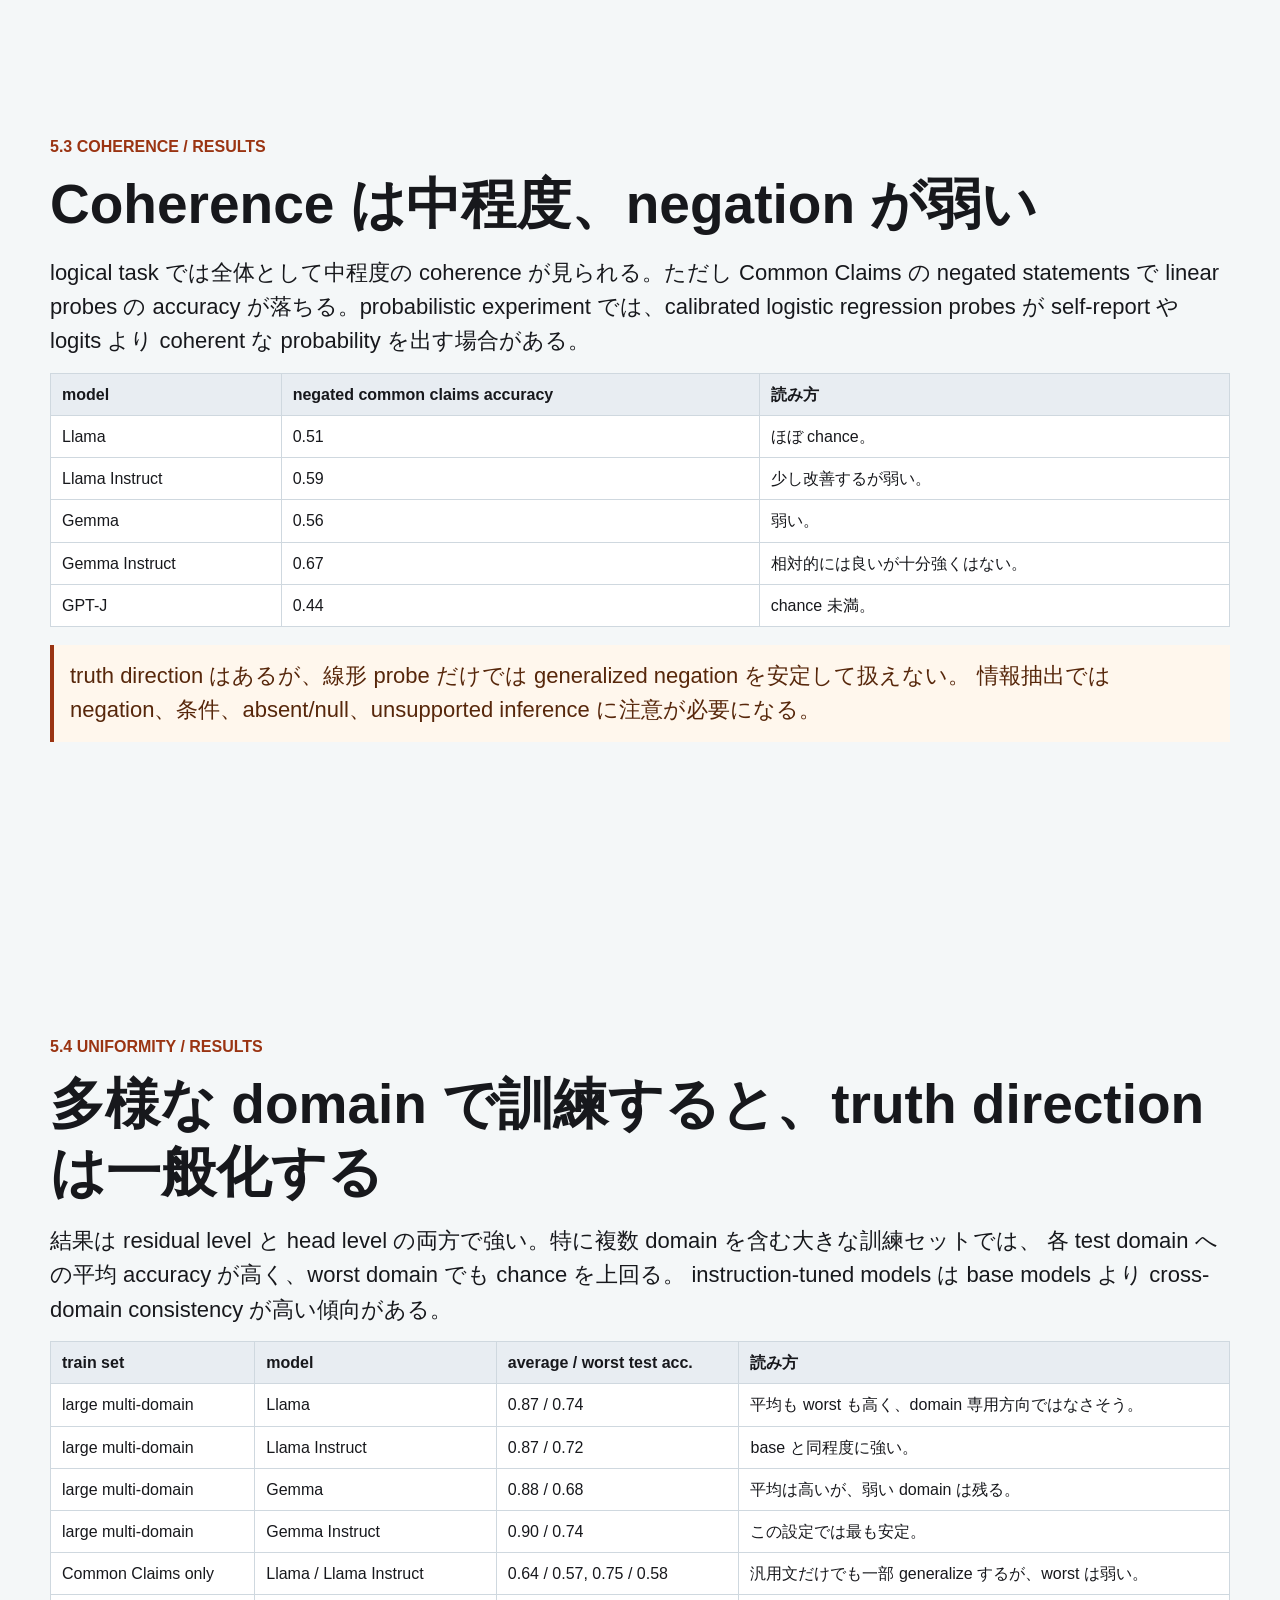
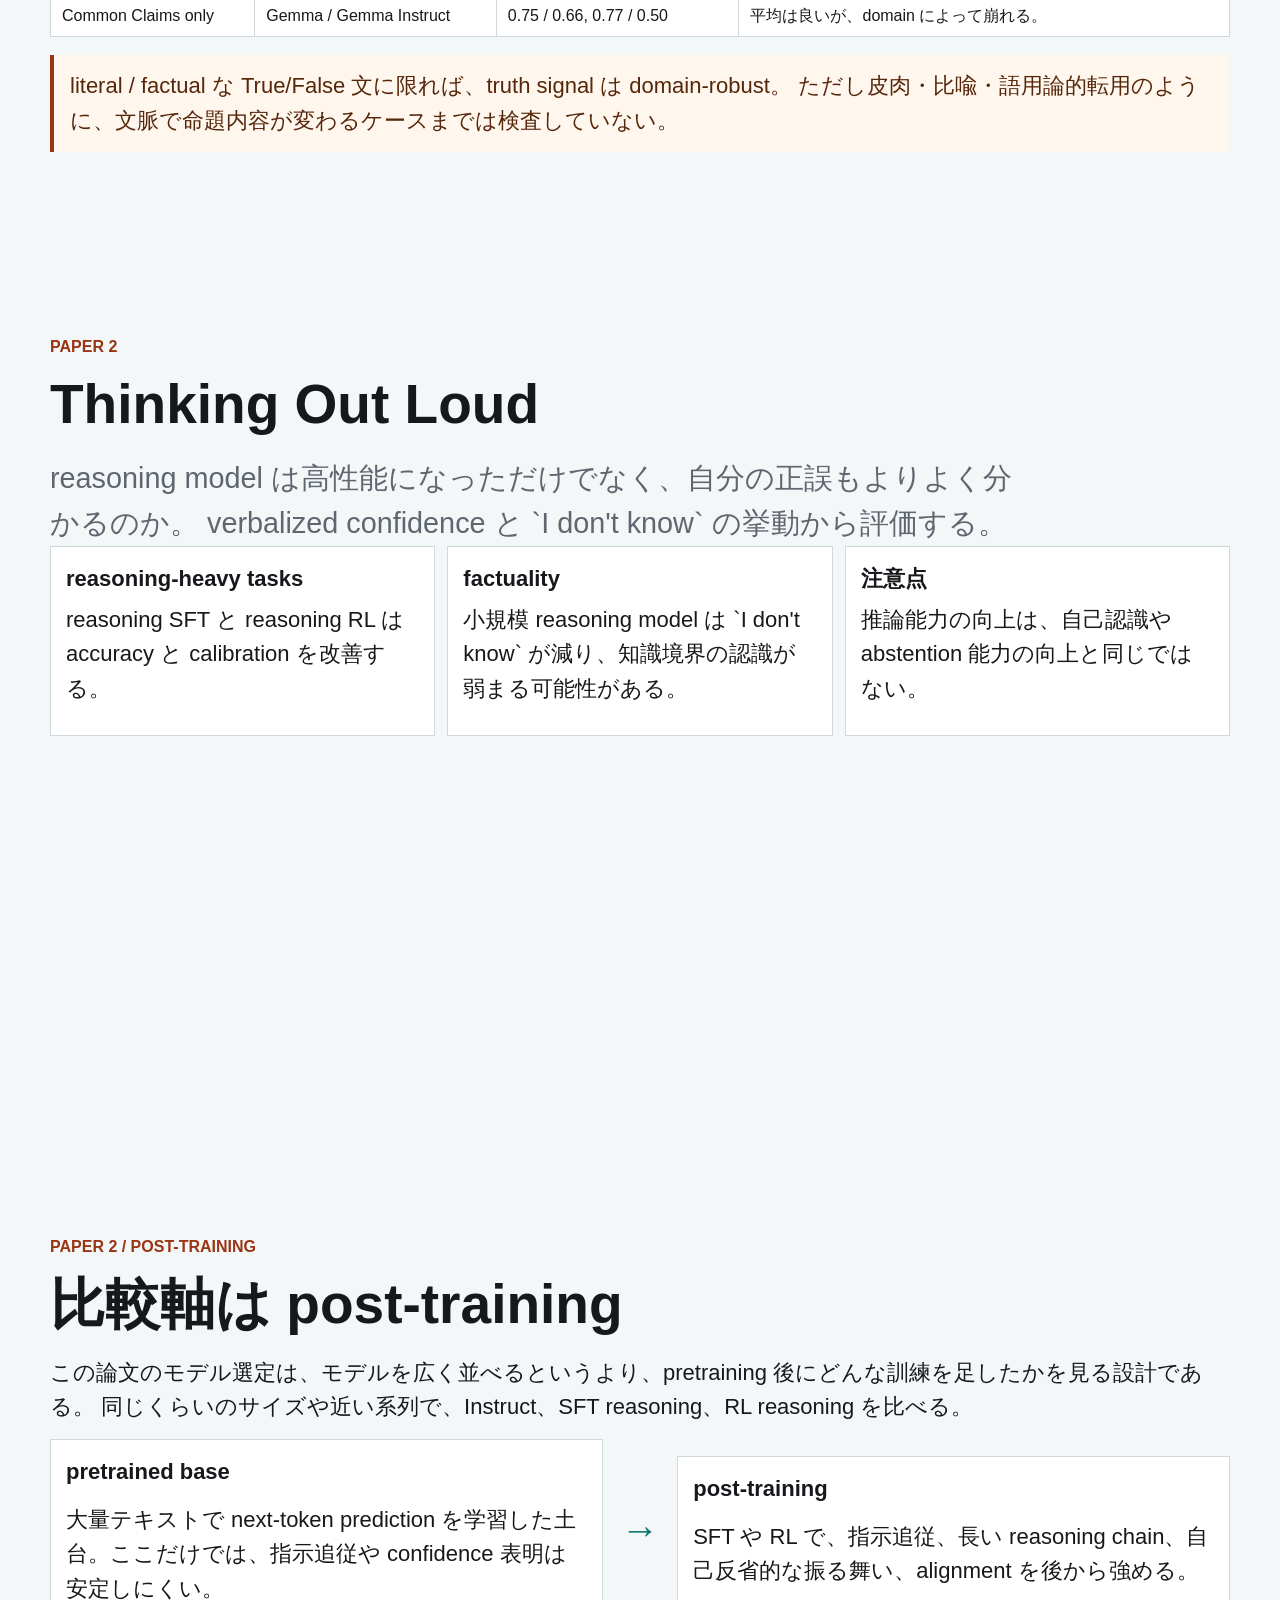
==== commit 7b01a224: "Update presentation markdown workflow" ====
--- a/index.html
+++ b/index.html
@@ -3,10 +3,7 @@
   <head>
     <meta charset="utf-8" />
     <meta name="viewport" content="width=device-width, initial-scale=1" />
-    <meta
-      name="description"
-      content="第18回最先端NLP研究会(2026) 発表資料: LLM Beliefs Are in Their Heads / Thinking Out Loud"
-    />
+    <meta name="description" content="第18回最先端NLP研究会(2026) 発表資料: LLM Beliefs Are in Their Heads / Thinking Out Loud" />
     <title>LLM Beliefs Are in Their Heads / Thinking Out Loud</title>
     <script>
       if (new URLSearchParams(window.location.search).has("present")) {
@@ -14,7 +11,7 @@
       }
 
       window.addEventListener("DOMContentLoaded", () => {
-        const slides = Array.from(document.querySelectorAll("main > section"));
+        const slides = Array.from(document.querySelectorAll("main > section, main > .screen, main > .flow"));
         if (!slides.length) return;
 
         const editableSelector = "input, textarea, select, button, [contenteditable='true']";
@@ -49,457 +46,16 @@
         window.addEventListener("keydown", (event) => {
           if (event.defaultPrevented || event.altKey || event.ctrlKey || event.metaKey || event.shiftKey) return;
           if (isEditableTarget(event.target)) return;
-          if (!["ArrowRight", "ArrowDown", "PageDown", "ArrowLeft", "ArrowUp", "PageUp"].includes(event.key)) return;
+          if (!["ArrowRight", "ArrowLeft"].includes(event.key)) return;
           if (event.repeat) return;
 
           event.preventDefault();
-          const forward = ["ArrowRight", "ArrowDown", "PageDown"].includes(event.key);
+          const forward = event.key === "ArrowRight";
           scrollToSlide(forward ? 1 : -1);
         });
       });
     </script>
-    <style>
-      :root {
-        color-scheme: light;
-        --bg: #f4f7f8;
-        --paper: #ffffff;
-        --ink: #17181c;
-        --muted: #5f6670;
-        --line: #cfd8df;
-        --accent: #0f766e;
-        --accent-2: #9a3412;
-        --accent-3: #1d4ed8;
-        --soft: #e4f2ef;
-        --soft-2: #eef2ff;
-        --warn: #fff7ed;
-        --code-bg: #20242c;
-        --code-ink: #f6f7fb;
-        --measure: 960px;
-      }
-
-      * {
-        box-sizing: border-box;
-      }
-
-      html {
-        min-height: 100%;
-        scroll-snap-type: y proximity;
-        scroll-padding-block-start: 0;
-        scroll-behavior: smooth;
-        background: var(--bg);
-      }
-
-      html.present {
-        scroll-snap-type: y mandatory;
-      }
-
-      body {
-        margin: 0;
-        min-height: 100%;
-        color: var(--ink);
-        background:
-          linear-gradient(180deg, rgba(15, 118, 110, 0.08), transparent 34rem),
-          var(--bg);
-        font-family:
-          -apple-system, BlinkMacSystemFont, "Hiragino Sans", "Yu Gothic", "Noto Sans JP",
-          "Segoe UI", sans-serif;
-        font-size: 18px;
-        line-height: 1.72;
-      }
-
-      .talk {
-        width: 100%;
-      }
-
-      .screen,
-      .flow {
-        width: min(var(--measure), calc(100% - 32px));
-        margin: 0 auto;
-        padding: 72px 0;
-      }
-
-      .screen {
-        min-height: 100svh;
-        scroll-snap-align: start;
-        scroll-snap-stop: always;
-        display: flex;
-        flex-direction: column;
-        justify-content: center;
-      }
-
-      .center {
-        align-items: center;
-        text-align: center;
-      }
-
-      h1,
-      h2,
-      h3 {
-        margin-top: 0;
-        line-height: 1.24;
-        letter-spacing: 0;
-      }
-
-      h1 {
-        max-width: 11em;
-        margin-bottom: 22px;
-        font-size: clamp(2.65rem, 7vw, 5.6rem);
-      }
-
-      h2 {
-        margin-bottom: 24px;
-        font-size: clamp(2rem, 4.8vw, 4.1rem);
-      }
-
-      h3 {
-        margin-bottom: 10px;
-        font-size: 1.28rem;
-      }
-
-      p,
-      ul,
-      ol,
-      table,
-      pre {
-        margin-top: 0;
-        margin-bottom: 1.1rem;
-      }
-
-      a {
-        color: var(--accent-3);
-      }
-
-      code {
-        font-family: SFMono-Regular, Consolas, "Liberation Mono", monospace;
-        font-size: 0.92em;
-      }
-
-      :not(pre) > code {
-        background: #e8edf2;
-        padding: 0.12em 0.32em;
-      }
-
-      pre {
-        max-width: 100%;
-        max-height: 70svh;
-        overflow: auto;
-        border: 1px solid #394150;
-        background: var(--code-bg);
-        color: var(--code-ink);
-        padding: 18px;
-        font-size: 0.9rem;
-        line-height: 1.55;
-      }
-
-      table {
-        width: 100%;
-        border-collapse: collapse;
-        background: var(--paper);
-        font-size: 0.95rem;
-      }
-
-      .compact-table {
-        font-size: 0.86rem;
-        line-height: 1.45;
-      }
-
-      th,
-      td {
-        border: 1px solid var(--line);
-        padding: 9px 11px;
-        vertical-align: top;
-      }
-
-      th {
-        background: #e8edf2;
-        text-align: left;
-      }
-
-      .kicker {
-        margin-bottom: 10px;
-        color: var(--accent-2);
-        font-size: 0.86rem;
-        font-weight: 700;
-        text-transform: uppercase;
-      }
-
-      .lead {
-        max-width: 780px;
-        color: var(--muted);
-        font-size: clamp(1.15rem, 2.2vw, 1.5rem);
-      }
-
-      .title-stack {
-        display: grid;
-        gap: 18px;
-        margin-bottom: 28px;
-      }
-
-      .paper-title {
-        max-width: 13em;
-        margin: 0;
-        font-size: clamp(2.2rem, 5.8vw, 4.8rem);
-        line-height: 1.12;
-      }
-
-      .paper-title + .paper-title {
-        padding-top: 18px;
-        border-top: 1px solid var(--line);
-      }
-
-      .byline {
-        margin: 0;
-        color: var(--muted);
-        font-size: clamp(1rem, 1.8vw, 1.28rem);
-        line-height: 1.7;
-      }
-
-      .note {
-        border-left: 4px solid var(--accent);
-        background: var(--soft);
-        padding: 16px 18px;
-        color: #183d38;
-      }
-
-      .warn {
-        border-left-color: var(--accent-2);
-        background: var(--warn);
-        color: #57270b;
-      }
-
-      .two-col {
-        display: grid;
-        grid-template-columns: minmax(0, 1fr) minmax(0, 1fr);
-        gap: 26px;
-        align-items: start;
-      }
-
-      .three-col {
-        display: grid;
-        grid-template-columns: repeat(3, minmax(0, 1fr));
-        gap: 14px;
-      }
-
-      .panel {
-        border: 1px solid var(--line);
-        background: var(--paper);
-        padding: 18px;
-      }
-
-      .panel strong {
-        display: block;
-        margin-bottom: 7px;
-      }
-
-      .tag-list {
-        display: flex;
-        flex-wrap: wrap;
-        gap: 8px;
-        padding: 0;
-        list-style: none;
-      }
-
-      .tag-list li {
-        border: 1px solid var(--line);
-        background: var(--paper);
-        padding: 5px 10px;
-        font-size: 0.94rem;
-      }
-
-      .axis {
-        display: grid;
-        grid-template-columns: 1fr auto 1fr;
-        gap: 18px;
-        align-items: center;
-      }
-
-      .arrow {
-        color: var(--accent);
-        font-size: 2.4rem;
-        line-height: 1;
-      }
-
-      .scale {
-        display: grid;
-        grid-template-columns: repeat(5, minmax(0, 1fr));
-        gap: 8px;
-        counter-reset: step;
-      }
-
-      .scale div {
-        counter-increment: step;
-        min-height: 132px;
-        border-top: 4px solid var(--accent-3);
-        background: var(--paper);
-        padding: 12px;
-      }
-
-      .scale div::before {
-        content: counter(step);
-        display: inline-grid;
-        place-items: center;
-        width: 28px;
-        height: 28px;
-        margin-bottom: 10px;
-        border-radius: 999px;
-        background: var(--accent-3);
-        color: white;
-        font-weight: 700;
-      }
-
-      .diagram-block {
-        display: grid;
-        gap: 18px;
-      }
-
-      .diagram-svg {
-        width: 100%;
-        height: auto;
-        border: 1px solid var(--line);
-        background: var(--paper);
-      }
-
-      .diagram-svg text {
-        fill: var(--ink);
-        font-family:
-          -apple-system, BlinkMacSystemFont, "Hiragino Sans", "Yu Gothic", "Noto Sans JP",
-          "Segoe UI", sans-serif;
-        letter-spacing: 0;
-      }
-
-      .diagram-svg .small {
-        fill: var(--muted);
-        font-size: 16px;
-      }
-
-      .diagram-svg .label {
-        font-size: 18px;
-        font-weight: 700;
-      }
-
-      .diagram-svg .caption {
-        fill: var(--muted);
-        font-size: 15px;
-      }
-
-      .diagram-svg .box {
-        fill: #ffffff;
-        stroke: #9fb1bd;
-        stroke-width: 1.4;
-      }
-
-      .diagram-svg .soft-fill {
-        fill: var(--soft);
-      }
-
-      .diagram-svg .blue-fill {
-        fill: var(--soft-2);
-      }
-
-      .diagram-svg .warn-fill {
-        fill: var(--warn);
-      }
-
-      .diagram-svg .stream {
-        fill: none;
-        stroke: var(--accent);
-        stroke-width: 9;
-        stroke-linecap: round;
-      }
-
-      .diagram-svg .arrow-line {
-        fill: none;
-        stroke: var(--accent-3);
-        stroke-width: 2.5;
-        marker-end: url(#arrowhead);
-      }
-
-      .diagram-svg .write-line {
-        fill: none;
-        stroke: var(--accent-2);
-        stroke-width: 2.5;
-        marker-end: url(#arrowhead-warn);
-      }
-
-      .diagram-notes {
-        display: grid;
-        grid-template-columns: repeat(3, minmax(0, 1fr));
-        gap: 12px;
-        margin: 0;
-        padding: 0;
-        list-style: none;
-      }
-
-      .diagram-notes li {
-        border-top: 3px solid var(--accent);
-        background: var(--paper);
-        padding: 12px 14px;
-        font-size: 0.96rem;
-      }
-
-      .shape-note {
-        display: inline-block;
-        border: 1px solid var(--line);
-        background: #f8fafc;
-        padding: 0.28em 0.5em;
-        font-family: SFMono-Regular, Consolas, "Liberation Mono", monospace;
-        font-size: 0.9em;
-      }
-
-      .refs li {
-        margin-bottom: 0.5rem;
-      }
-
-      @media (max-width: 760px) {
-        body {
-          font-size: 16px;
-        }
-
-        .screen,
-        .flow {
-          width: min(100% - 24px, var(--measure));
-          padding: 48px 0;
-        }
-
-        .screen {
-          justify-content: flex-start;
-        }
-
-        .two-col,
-        .three-col,
-        .axis,
-        .scale,
-        .diagram-notes {
-          grid-template-columns: 1fr;
-        }
-
-        .arrow {
-          transform: rotate(90deg);
-          justify-self: center;
-        }
-      }
-
-      @media print {
-        html,
-        html.present {
-          scroll-snap-type: none;
-        }
-
-        body {
-          background: #fff;
-          font-size: 12pt;
-        }
-
-        .screen,
-        .flow {
-          width: auto;
-          min-height: auto;
-          padding: 24pt 0;
-          scroll-snap-align: none;
-          page-break-inside: avoid;
-        }
-      }
-    </style>
+    <link rel="stylesheet" href="assets/presentation.css" />
   </head>
   <body>
     <svg width="0" height="0" style="position: absolute" aria-hidden="true" focusable="false">
@@ -513,170 +69,268 @@
       </defs>
     </svg>
     <main class="talk">
-      <section class="screen center">
-        <p class="kicker">第18回最先端NLP研究会(2026)</p>
-        <div class="title-stack" aria-label="発表で扱う2本の論文">
-          <h1 class="paper-title">1本目: 2026.acl-long.1905 LLM Beliefs Are in Their Heads</h1>
-          <h1 class="paper-title">2本目: 2025.smnlp-main.73 Thinking Out Loud</h1>
-          <h1 class="paper-title">（まだ作成中です）</h1>
-        </div>
-        <p class="byline">
-          亀田尭宙（人間文化研究機構）
-        </p>
-      </section>
-
-      <section class="screen">
-        <p class="kicker">Two Papers</p>
-        <h2>内部表現と自己申告を分けて読む</h2>
-        <div class="axis">
-          <div class="panel">
-            <strong>LLM Beliefs Are in Their Heads</strong>
-            <p>内部表現に truth / belief-like な方向があるかを調べる。</p>
-            <ul>
-              <li>Accuracy</li>
-              <li>Use</li>
-              <li>Coherence</li>
-              <li>Uniformity</li>
-            </ul>
-          </div>
-          <div class="arrow">→</div>
-          <div class="panel">
-            <strong>Thinking Out Loud</strong>
-            <p>verbalized confidence が正誤や abstention と合うかを調べる。</p>
-            <ul>
-              <li>Calibration</li>
-              <li>Failure prediction</li>
-              <li>`I don't know`</li>
-              <li>Reasoning tax</li>
-            </ul>
-          </div>
-        </div>
-      </section>
-
-      <section class="flow">
-        <h2>なぜこの2本を一緒に読むか</h2>
-        <p>
-          1本目は、モデル内部の表現から真偽に関わる方向を読めるかを調べる。
-          2本目は、モデルが外に出す confidence や `I don't know` が正誤と合うかを調べる。
-          両者を並べると、内部に読める信号があることと、それを信頼できる出力として使えることは別問題だと分かる。
-        </p>
-        <table>
-          <thead>
-            <tr>
-              <th>観点</th>
-              <th>LLM Beliefs</th>
-              <th>Thinking Out Loud</th>
-            </tr>
-          </thead>
-          <tbody>
-            <tr>
-              <td>見る場所</td>
-              <td>residual stream / attention heads</td>
-              <td>verbalized confidence / `I don't know`</td>
-            </tr>
-            <tr>
-              <td>中心問題</td>
-              <td>truth-sensitive representation は belief-like と言えるか</td>
-              <td>reasoning model は自分が正しいかを言えるか</td>
-            </tr>
-            <tr>
-              <td>方法</td>
-              <td>linear probes, steering, cross-domain validation</td>
-              <td>ECE/ACE, AUROC, AUPRC, factuality abstention</td>
-            </tr>
-            <tr>
-              <td>情報抽出への接続</td>
-              <td>内部に使えそうな truth signal はあるか</td>
-              <td>それを出力の confidence / review 判定にできるか</td>
-            </tr>
-          </tbody>
-        </table>
-        <p class="note warn">
-          読みどころ: truth / confidence / abstention を同じ概念として扱わない。
-          どこが接続し、どこで切れるかを見る。
-        </p>
-      </section>
-
-      <section class="screen">
-        <p class="kicker">Paper 1</p>
-        <h2>LLM Beliefs Are in Their Heads</h2>
-        <p class="lead">
-          LLM に belief があると言い切る前に、belief-like representation が満たすべき基準を
-          Accuracy / Use / Coherence / Uniformity に分けて検査する。
-        </p>
-        <div class="three-col">
-          <div class="panel">
-            <strong>強い点</strong>
-            truth-sensitive な中間表現が大きいモデルで見える。steering により出力の truth-value 判断も変わる。
-          </div>
-          <div class="panel">
-            <strong>注目点</strong>
-            attention head が residual stream より局所的で、介入効果も出やすい可能性がある。
-          </div>
-          <div class="panel">
-            <strong>弱い点</strong>
-            Coherence は中程度。特に negation や論理的 paraphrase は難しい。
-          </div>
-        </div>
-      </section>
-
-      <section class="flow">
-        <p class="kicker">Paper 1 / Terms</p>
-        <h2>4基準は「信念らしさ」の別々の条件</h2>
-        <p>
-          この論文の Accuracy / Use / Coherence / Uniformity は、通常のモデル評価指標というより、
-          内部表現が belief-like と言えるための条件として使われている。日本語では次のように読むと説明しやすい。
-        </p>
-        <table>
-          <thead>
-            <tr>
-              <th>英語</th>
-              <th>日本語での読み</th>
-              <th>何を問うか</th>
-              <th>実験での見方</th>
-            </tr>
-          </thead>
-          <tbody>
-            <tr>
-              <td>Accuracy</td>
-              <td>真偽分離性 / 分離精度</td>
-              <td>内部表現が true input と false input を分けているか。</td>
-              <td>final token の residual stream や head output から、linear probe で True/False を分類する。</td>
-            </tr>
-            <tr>
-              <td>Use</td>
-              <td>機能的使用 / 出力への関与</td>
-              <td>読める truth signal が、実際にモデルの出力計算に使われているか。</td>
-              <td>truth direction に沿って activation を steering し、True/False logits が動くかを見る。</td>
-            </tr>
-            <tr>
-              <td>Coherence</td>
-              <td>整合性</td>
-              <td>p, not-p, p and q, p or q などの論理関係に対して一貫するか。</td>
-              <td>logical paraphrase で probe が崩れないか、calibrated pseudoprobability が確率制約を満たすかを見る。</td>
-            </tr>
-            <tr>
-              <td>Uniformity</td>
-              <td>領域横断的一様性 / ドメイン一貫性</td>
-              <td>都市・企業・数比較・翻訳など、異なる domain でも同じような truth direction が使えるか。</td>
-              <td>ある domain で訓練した probe が、別 domain の True/False 文にも generalize するかを見る。</td>
-            </tr>
-          </tbody>
-        </table>
-        <p class="note">
-          発表では、Accuracy は「読めるか」、Use は「使われているか」、Coherence は「矛盾しないか」、
-          Uniformity は「別領域にも通用するか」と言い換えると、実験の役割が分かりやすい。
-        </p>
-      </section>
-
-      <section class="screen">
+<section class="screen center title-biblio-slide">
+  <style>
+    .title-biblio-slide .title-stack {
+      width: min(100%, 1120px);
+      gap: 22px;
+    }
+    .title-biblio-slide .title-paper-list {
+      display: grid;
+      gap: 16px;
+      margin: 0;
+      padding: 0;
+      list-style: none;
+      text-align: left;
+    }
+    .title-biblio-slide .title-paper-item {
+      display: grid;
+      gap: 5px;
+      margin: 0;
+      border-top: 1px solid var(--line);
+      padding-top: 16px;
+      line-height: 1.3;
+    }
+    .title-biblio-slide .title-paper-item:first-child {
+      border-top: 0;
+      padding-top: 0;
+    }
+    .title-biblio-slide .title-paper-id {
+      display: block;
+      color: var(--muted);
+      font-size: 1.05rem;
+      font-weight: 650;
+      letter-spacing: 0;
+      line-height: 1.35;
+    }
+    .title-biblio-slide .title-paper-name {
+      display: block;
+      color: var(--ink);
+      font-size: 2rem;
+      font-weight: 760;
+      line-height: 1.18;
+    }
+    .title-biblio-slide .title-paper-authors {
+      display: block;
+      color: var(--muted);
+      font-size: 1.05rem;
+      font-weight: 500;
+      line-height: 1.4;
+    }
+    .title-biblio-slide .title-draft-note {
+      margin: 0;
+      color: var(--muted);
+      font-size: 1.12rem;
+      font-weight: 600;
+      line-height: 1.5;
+    }
+    .title-biblio-slide .title-subtitle {
+      margin: 0;
+      color: var(--ink);
+      font-size: clamp(1.42rem, 2.4vw, 2rem);
+      font-weight: 720;
+      line-height: 1.35;
+    }
+  </style>
+  <p class="kicker">第18回最先端NLP研究会(2026)</p>
+  <div class="title-stack" aria-label="発表で扱う2本の論文">
+    <ul class="title-paper-list">
+    <li class="title-paper-item">
+      <span class="title-paper-id">1本目: 2026.acl-long.1905 (ACL2026)</span>
+      <span class="title-paper-name">LLM Beliefs Are in Their Heads</span>
+      <span class="title-paper-authors">Alessandro Corona Mendozza, Anders Søgaard</span>
+    </li>
+    <li class="title-paper-item">
+      <span class="title-paper-id">2本目: 2025.emnlp-main.73 (EMNLP2025)</span>
+      <span class="title-paper-name">Thinking Out Loud: Do Reasoning Models Know When They’re Right?</span>
+      <span class="title-paper-authors">Qingcheng Zeng, Weihao Xuan, Leyang Cui, Rob Voigt</span>
+    </li>
+    </ul>
+    <p class="title-draft-note">（まだ作成中です）</p>
+  </div>
+  <p class="title-subtitle">LLMが「知っている」ってどういう状態？</p>
+  <p class="byline">亀田尭宙（人間文化研究機構）</p>
+</section>
+<section id="まず問いを分ける" class="level2 screen">
+<h2>まず問いを分ける</h2>
+<p>同じ “Paris is in France” についても、少なくとも次の6種類は別の問いである。</p>
+<style>
+  .epistemic-notions-table .out-of-scope-row td {
+    background: #e1e5e3;
+    color: #74807c;
+  }
+  .epistemic-notions-table .out-of-scope-row strong {
+    color: #5f6c68;
+  }
+</style>
+<div class="compact-table data-table epistemic-notions-table">
+  <table>
+    <thead>
+      <tr>
+        <th>概念</th>
+        <th>問い</th>
+        <th>Paris の例</th>
+      </tr>
+    </thead>
+    <tbody>
+      <tr>
+        <td><strong>Fact / Truth</strong></td>
+        <td><strong>外部の基準では真か？</strong></td>
+        <td>ground truth では “Paris is in France.” は True</td>
+      </tr>
+      <tr>
+        <td><strong>Encoded information / Representation</strong></td>
+        <td><strong>その情報が内部に表象されているか？</strong></td>
+        <td>Paris → France に対応する情報を activation から decode できる</td>
+      </tr>
+      <tr>
+        <td><strong>Belief-like state</strong></td>
+        <td><strong>モデルはそれを真として扱っているか？</strong></td>
+        <td>Paris が France にあることを、真であるものとして判断する</td>
+      </tr>
+      <tr class="out-of-scope-row">
+        <td><strong>Background commitment / Inferential role</strong></td>
+        <td><strong>それを明示せず、他の推論の前提として利用するか？</strong></td>
+        <td>「Louvre は Paris にある」から「Louvre は France にある」と推論する際に Paris → France を前提として使う</td>
+      </tr>
+      <tr>
+        <td><strong>Confidence / Metacognition</strong></td>
+        <td><strong>自分の判断が正しいと、どれくらい見積もるか？</strong></td>
+        <td>「Paris は France にある」という自分の判断に 90% の確信を示す</td>
+      </tr>
+      <tr>
+        <td><strong>Assertion / Verbal output</strong></td>
+        <td><strong>実際に何を外部へ表出するか？</strong></td>
+        <td>“Paris is in France.” と生成する</td>
+      </tr>
+    </tbody>
+  </table>
+</div>
+<div class="quote">
+<p><strong>Truth ≠ Representation ≠ Belief ≠ Confidence ≠ Output</strong></p>
+</div>
+</section>
+<section class="screen">
+<div class="kicker">
+<p>Two Papers</p>
+</div>
+<section id="本は地図の別々の場所を扱う" class="level2">
+<h2>2本は地図の別々の場所を扱う</h2>
+<div class="compact-table data-table">
+<table>
+<colgroup>
+<col style="width: 33%" />
+<col style="width: 33%" />
+<col style="width: 33%" />
+</colgroup>
+<thead>
+<tr>
+<th>対象 ↓ / 現れ方 →</th>
+<th>内部表象</th>
+<th>外部への表出・出力</th>
+</tr>
+</thead>
+<tbody>
+<tr>
+<td><strong>事実についての情報</strong></td>
+<td><strong>Beliefs: Accuracy</strong> — 外部の True/False と対応する情報を probe</td>
+<td><strong>Thinking Out Loud</strong> — factual task での正答・誤答 / <code>I don't know</code></td>
+</tr>
+<tr>
+<td><strong>信念に類するもの</strong></td>
+<td><strong>Beliefs: Coherence / Uniformity</strong> — belief-like な整合性・一般性</td>
+<td><strong>Beliefs: Use</strong> — steering → 真偽判断の変化</td>
+</tr>
+<tr>
+<td><strong>確信・メタ認知</strong></td>
+<td>—</td>
+<td><strong>Thinking Out Loud</strong> — verbalized confidence / calibration</td>
+</tr>
+</tbody>
+</table>
+</div>
+<div class="note">
+<p>同じ「知っている」に見えるものでも、内部に表現される情報、真として扱う状態、外に出る回答や confidence は別の観測対象である。今回の焦点は、内部状態が answer / verbalized confidence / abstention としてどの程度 faithful に表出されるかにある。</p>
+</div>
+</section>
+</section>
+<section class="screen">
+<div class="kicker">
+<p>Paper 1</p>
+</div>
+<section id="llm-beliefs-are-in-their-heads" class="level2">
+<h2>LLM Beliefs Are in Their Heads</h2>
+<div class="lead">
+<p>内部に decode 可能な truth-sensitive representation があるとして、それを belief-like state と呼ぶには何を追加で確かめるべきかを問う。</p>
+</div>
+<div class="three-col">
+<div class="panel">
+<p><strong>強い点</strong></p>
+<p>truth-sensitive な中間表現が、大きめの Llama / Gemma 系モデルでかなり高精度に読める。さらに、見つけた方向へ activation を動かすと True / False 出力も変わるため、単なる相関特徴ではなく計算に使われている可能性がある。</p>
+</div>
+<div class="panel">
+<p><strong>注目点</strong></p>
+<p>residual stream 全体だけでなく、一部の attention head output にも truth signal が局所的に現れる。head-level の signal は場所が限られるぶん、steering したときに小さい介入でも出力へ効きやすい。</p>
+</div>
+<div class="panel">
+<p><strong>弱い点</strong></p>
+<p>Accuracy と Use は強いが、Coherence は中程度に留まる。特に negation や論理的 paraphrase では崩れやすく、truth-sensitive representation をそのまま安定した「信念」と読むには慎重さが必要になる。</p>
+</div>
+</div>
+</section>
+</section>
+<section class="flow">
+<div class="kicker">
+<p>Paper 1 / Terms</p>
+</div>
+<section id="基準は信念らしさの別々の条件" class="level2">
+<h2>4基準は「信念らしさ」の別々の条件</h2>
+<p>この論文の Accuracy / Use / Coherence / Uniformity は、通常のモデル評価指標というより、 内部表現が belief-like と言えるための条件として使われている。日本語では次のように読むと説明しやすい。</p>
+<table>
+<thead>
+<tr>
+<th style="text-align: left;">英語</th>
+<th style="text-align: left;">日本語での読み</th>
+<th style="text-align: left;">何を問うか</th>
+<th style="text-align: left;">実験での見方</th>
+</tr>
+</thead>
+<tbody>
+<tr>
+<td style="text-align: left;">Accuracy</td>
+<td style="text-align: left;">真偽分離性 / 分離精度「読めるか」</td>
+<td style="text-align: left;">内部表現が true input と false input を分けているか。</td>
+<td style="text-align: left;">最終トークン位置の内部ベクトルや attention head の出力から、ロジスティック回帰で真偽を当てる。</td>
+</tr>
+<tr>
+<td style="text-align: left;">Use</td>
+<td style="text-align: left;">機能的使用 / 出力への関与 「使われて</td>
+<td style="text-align: left;">いるか」 読める truth signal が、実際にモデルの出力計算に使われているか。</td>
+<td style="text-align: left;">真偽を分ける方向へ内部ベクトルを少し動かし、True/False の出力確率が変わるかを見る。</td>
+</tr>
+<tr>
+<td style="text-align: left;">Coherence</td>
+<td style="text-align: left;">整合性「矛盾しないか」</td>
+<td style="text-align: left;">p, not-p, p and q, p or q などの論理関係に対して一貫するか。</td>
+<td style="text-align: left;">否定・言い換え・連言・選言で真偽判定が崩れないか、疑似確率が基本的な確率制約を満たすかを見る。</td>
+</tr>
+<tr>
+<td style="text-align: left;">Uniformity</td>
+<td style="text-align: left;">ドメイン一貫性「別領域にも通用するか</td>
+<td style="text-align: left;">」 都市・企業・数比較・翻訳など、異なる domain でも同じような truth direction が使えるか</td>
+<td style="text-align: left;">。 ある領域で作った真偽判定の手がかりが、別領域の真偽文にも通用するかを見る。</td>
+</tr>
+</tbody>
+</table>
+</section>
+</section>
+<section class="screen">
         <p class="kicker">Transformer Refresher 1</p>
         <h2>residual stream は、層をまたぐ共有の通路</h2>
         <p>
           ある1つの layer 出力時点で見る residual stream の形は
           <span class="shape-note">入力 token 数 x d_model</span>。
-          全 layer 分を解析用に保存すると <span class="shape-note">layer 数 x 入力 token 数 x d_model</span> になる。
-          `d_model` は token embedding と residual stream に共通する埋込次元数である。
+          <span class="shape-note">d_model</span> は token embedding の埋込次元数で、それらが layer ごとになっているので全体ではさらに <span class="shape-note">x layer 数</span>
         </p>
         <div class="diagram-block">
           <svg class="diagram-svg" viewBox="0 0 960 530" role="img" aria-labelledby="residual-title residual-desc">
@@ -762,7 +416,6 @@
             <path d="M498 427 H746" class="arrow-line"></path>
 
             <path d="M510 112 V444" fill="none" stroke="#9fb1bd" stroke-width="1.4" stroke-dasharray="5 6"></path>
-            <text x="520" y="307" class="caption">縦に積むと layer 数</text>
           </svg>
           <ul class="diagram-notes">
             <li><strong>読む</strong><br />Attention と MLP は、その時点の stream を入力として使う。</li>
@@ -771,8 +424,7 @@
           </ul>
         </div>
       </section>
-
-      <section class="screen">
+<section class="screen">
         <p class="kicker">Transformer Refresher 2</p>
         <h2>attention head は「どこを見るか」と「何を書くか」を分けて考える</h2>
         <div class="diagram-block">
@@ -800,36 +452,36 @@
             <text x="312" y="132" text-anchor="middle" class="small">どこを見るか</text>
             <path d="M188 107 H244" class="arrow-line"></path>
             <path d="M405 180 C365 176 350 150 331 156" class="arrow-line"></path>
-            <path d="M376 116 C424 118 450 143 467 158" class="arrow-line"></path>
+            <path d="M376 116 C478 112 561 119 651 133" class="arrow-line"></path>
 
             <rect x="248" y="252" width="128" height="80" class="box blue-fill"></rect>
             <text x="312" y="283" text-anchor="middle" class="label">OV</text>
             <text x="312" y="308" text-anchor="middle" class="small">何を書くか</text>
             <path d="M188 251 H244" class="arrow-line"></path>
-            <path d="M376 292 C426 292 455 253 475 236" class="write-line"></path>
+            <path d="M376 292 C470 292 560 292 651 292" class="write-line"></path>
 
             <rect x="655" y="90" width="230" height="86" class="box"></rect>
             <text x="770" y="124" text-anchor="middle" class="label">attention pattern</text>
-            <text x="770" y="149" text-anchor="middle" class="small">source token への重み</text>
-            <path d="M550 184 C596 165 617 141 651 133" class="arrow-line"></path>
+            <text x="770" y="149" text-anchor="middle" class="small">QK で得た参照重み</text>
+            <path d="M770 176 V242" class="arrow-line"></path>
 
             <rect x="655" y="246" width="230" height="88" class="box"></rect>
             <text x="770" y="279" text-anchor="middle" class="label">head output</text>
-            <text x="770" y="304" text-anchor="middle" class="small">stream へ加算される更新</text>
-            <path d="M550 212 C597 235 619 271 651 286" class="write-line"></path>
+            <text x="770" y="304" text-anchor="middle" class="small">重みづけた value の更新</text>
+            <text x="770" y="326" text-anchor="middle" class="small">destination の stream へ加算</text>
+            <path d="M655 286 C610 270 575 244 548 222" class="write-line"></path>
 
             <text x="48" y="390" class="caption">直感: head は、ある token 位置から別の token 位置へ、選んだ情報を運ぶ小さな読み書き部品。</text>
             <text x="48" y="417" class="caption">論文の head-level analysis は、この部品ごとに truth-sensitive な signal があるかを見る。</text>
           </svg>
           <ul class="diagram-notes">
-            <li><strong>QK</strong><br />query と key で、どの過去 token から読むかを決める。</li>
-            <li><strong>OV</strong><br />value と output で、読んだ内容をどう stream に書くかを決める。</li>
-            <li><strong>head 単位</strong><br />論文の probe は QK/OV を分解せず、head output 全体を読む。</li>
+            <li><strong>QK</strong><br />query と key の内積から attention pattern を作る部分。destination token が、どの source token をどれくらい参照するかを決める。</li>
+            <li><strong>OV</strong><br />source token の情報を value として取り出し、output projection で書き込み用のベクトルに変換する部分。QK が作った重みと合わせて、何を residual stream に足すかを決める。</li>
+            <li><strong>head 単位</strong><br />この論文の probe は QK/OV を個別に分解せず、attention head が最終的に書き込む head output 全体を見る。つまり「この head の更新に真偽情報が含まれるか」を調べる。</li>
           </ul>
         </div>
       </section>
-
-      <section class="screen">
+<section class="screen">
         <p class="kicker">5.1 Accuracy</p>
         <h2>Accuracy は、内部ベクトルから真偽ラベルを読めるか</h2>
         <div class="diagram-block">
@@ -865,7 +517,7 @@
             <text x="328" y="358" text-anchor="middle" class="caption">activation と対応づける</text>
 
             <rect x="550" y="276" width="244" height="88" class="box soft-fill"></rect>
-            <text x="672" y="309" text-anchor="middle" class="label">linear probe</text>
+            <text x="672" y="309" text-anchor="middle" class="label">logistic regression</text>
             <text x="672" y="335" text-anchor="middle" class="small">ベクトル → True / False</text>
             <text x="672" y="358" text-anchor="middle" class="caption">分類精度が Accuracy</text>
             <path d="M458 320 H546" class="write-line"></path>
@@ -880,730 +532,836 @@
           </ul>
         </div>
       </section>
-
-      <section class="flow">
-        <p class="kicker">5.1 Accuracy / Dataset</p>
-        <h2>約1.3万文の True/False 文から activation を集める</h2>
-        <p>
-          Accuracy 実験では Samuel Marks and Max Tegmark (2024), <em>The Geometry of Truth</em>
-          の True/False dataset を使う。文だけを LLM に入力し、final token 位置の
-          residual stream / head output を取り出す。True/False ラベルは後から
-          linear probe の教師ラベルとして使う。
-        </p>
-        <table class="compact-table">
-          <thead>
-            <tr>
-              <th>domain</th>
-              <th>文数</th>
-              <th>例文</th>
-              <th>label</th>
-            </tr>
-          </thead>
-          <tbody>
-            <tr>
-              <td>Cities</td>
-              <td>1,496</td>
-              <td>The city of Hangzhou is in China.</td>
-              <td>True</td>
-            </tr>
-            <tr>
-              <td>Common Claims</td>
-              <td>4,450</td>
-              <td>Wild monkeys groom each other’s hair as a social activity.</td>
-              <td>True</td>
-            </tr>
-            <tr>
-              <td>Companies</td>
-              <td>1,200</td>
-              <td>Barclays has headquarters in Russia.</td>
-              <td>False</td>
-            </tr>
-            <tr>
-              <td>Larger</td>
-              <td>1,980</td>
-              <td>Fifty-six is larger than fifty-three.</td>
-              <td>True</td>
-            </tr>
-            <tr>
-              <td>Smaller</td>
-              <td>1,980</td>
-              <td>Sixty-five is smaller than eighty-seven.</td>
-              <td>True</td>
-            </tr>
-            <tr>
-              <td>Sp_En_Trans</td>
-              <td>354</td>
-              <td>The Spanish word ‘madre’ means ‘mother’.</td>
-              <td>True</td>
-            </tr>
-            <tr>
-              <td>Counterfact</td>
-              <td>2,000</td>
-              <td>Klemens von Metternich’s profession is an actor.</td>
-              <td>False</td>
-            </tr>
-          </tbody>
-        </table>
-        <p class="note">
-          合計は約13,460文。Accuracy では半分を Use 実験用に予約し、残り半分で probe を訓練・評価する。
-          1文につき、各 layer の final-token residual vector と、各 layer・各 head の final-token head output を読む。
-        </p>
-      </section>
-
-      <section class="flow">
-        <p class="kicker">5.1 Accuracy / Results</p>
-        <h2>Llama / Gemma 系では真偽を高精度に読める</h2>
-        <p>
-          層や head の強さは、probe の重みの大きさではなく、その layer / head の activation だけで
-          True/False を分類した test accuracy で見る。本文では residual stream の Top-3 probe accuracy と、
-          head-level の傾向が報告されている。
-        </p>
-        <table class="compact-table">
-          <thead>
-            <tr>
-              <th>モデル</th>
-              <th>本文での residual probe accuracy</th>
-              <th>読み方</th>
-            </tr>
-          </thead>
-          <tbody>
-            <tr>
-              <td>GPT-2 Large</td>
-              <td>0.567</td>
-              <td>ほぼ chance に近く、truth-sensitive encoding は弱い。</td>
-            </tr>
-            <tr>
-              <td>Yi</td>
-              <td>0.630</td>
-              <td>読めるが弱い。</td>
-            </tr>
-            <tr>
-              <td>Pythia</td>
-              <td>0.721</td>
-              <td>中程度に読める。</td>
-            </tr>
-            <tr>
-              <td>Llama</td>
-              <td>0.889</td>
-              <td>高精度に読める。</td>
-            </tr>
-            <tr>
-              <td>Gemma</td>
-              <td>0.920</td>
-              <td>非常に高精度に読める。</td>
-            </tr>
-          </tbody>
-        </table>
-        <table class="compact-table">
-          <thead>
-            <tr>
-              <th>モデル</th>
-              <th>Residual</th>
-              <th>Heads</th>
-              <th>補足</th>
-            </tr>
-          </thead>
-          <tbody>
-            <tr>
-              <td>GPT-J</td>
-              <td>0.799</td>
-              <td>0.718</td>
-              <td>上位5 activation 平均。以後の実験では baseline 的に扱われる。</td>
-            </tr>
-            <tr>
-              <td>Llama</td>
-              <td>0.895</td>
-              <td>0.857</td>
-              <td>residual stream からも強く読める。</td>
-            </tr>
-            <tr>
-              <td>Llama Instruct</td>
-              <td>0.882</td>
-              <td>0.899</td>
-              <td>instruction tuning 後も head-level signal が強い。</td>
-            </tr>
-            <tr>
-              <td>Gemma</td>
-              <td>0.916</td>
-              <td>0.911</td>
-              <td>residual / heads がほぼ同程度。</td>
-            </tr>
-            <tr>
-              <td>Gemma Instruct</td>
-              <td>0.923</td>
-              <td>0.925</td>
-              <td>head-level でも非常に高い。</td>
-            </tr>
-          </tbody>
-        </table>
-        <p class="note">
-          residual stream 全体からも True/False は読める。ただし全 head が同じではない。
-          一部の layer・head output に truth signal が局所的に現れるため、5.2 Use ではそこを steering 対象にする。
-        </p>
-      </section>
-
-      <section class="flow">
-        <p class="kicker">5.2 Use</p>
-        <h2>読める truth direction は、出力も動かせるのか</h2>
-        <p>
-          Accuracy は「内部から真偽を読めるか」だった。Use は一歩進んで、Accuracy で見つけた
-          truth-sensitive direction に沿って activation を steering し、モデルの True/False 出力が
-          実際に変わるかを見る。
-        </p>
-        <div class="axis">
-          <div class="panel">
-            <strong>1. direction を作る</strong>
-            <p>True 文の activation 平均と False 文の activation 平均の差を取る。</p>
-            <pre><code>truth direction
+<section class="flow">
+<div class="kicker">
+<p>5.1 Accuracy / Dataset</p>
+</div>
+<section id="約1.3万文の-truefalse-文から-activation-を集める" class="level2">
+<h2>約1.3万文の True/False 文から activation を集める</h2>
+<p>Accuracy 実験では Samuel Marks and Max Tegmark (2024), <em>The Geometry of Truth</em> の True/False dataset を使う。文だけを LLM に入力し、final token 位置の residual stream / head output を取り出す。True/False ラベルは後から linear probe の教師ラベルとして使う。</p>
+<div class="compact-table">
+<table>
+<thead>
+<tr>
+<th style="text-align: left;">domain</th>
+<th style="text-align: left;">文数</th>
+<th style="text-align: left;">例文</th>
+<th style="text-align: left;">label</th>
+</tr>
+</thead>
+<tbody>
+<tr>
+<td style="text-align: left;">Cities</td>
+<td style="text-align: left;">1,496</td>
+<td style="text-align: left;">The city of Hangzhou is in China.</td>
+<td style="text-align: left;">True</td>
+</tr>
+<tr>
+<td style="text-align: left;">Common Claims</td>
+<td style="text-align: left;">4,450</td>
+<td style="text-align: left;">Wild monkeys groom each other’s hair as a social activity.</td>
+<td style="text-align: left;">True</td>
+</tr>
+<tr>
+<td style="text-align: left;">Companies</td>
+<td style="text-align: left;">1,200</td>
+<td style="text-align: left;">Barclays has headquarters in Russia.</td>
+<td style="text-align: left;">False</td>
+</tr>
+<tr>
+<td style="text-align: left;">Larger</td>
+<td style="text-align: left;">1,980</td>
+<td style="text-align: left;">Fifty-six is larger than fifty-three.</td>
+<td style="text-align: left;">True</td>
+</tr>
+<tr>
+<td style="text-align: left;">Smaller</td>
+<td style="text-align: left;">1,980</td>
+<td style="text-align: left;">Sixty-five is smaller than eighty-seven.</td>
+<td style="text-align: left;">True</td>
+</tr>
+<tr>
+<td style="text-align: left;">Sp_En_Trans</td>
+<td style="text-align: left;">354</td>
+<td style="text-align: left;">The Spanish word ‘madre’ means ‘mother’.</td>
+<td style="text-align: left;">True</td>
+</tr>
+<tr>
+<td style="text-align: left;">Counterfact</td>
+<td style="text-align: left;">2,000</td>
+<td style="text-align: left;">Klemens von Metternich’s profession is an actor.</td>
+<td style="text-align: left;">False</td>
+</tr>
+</tbody>
+</table>
+</div>
+<div class="note">
+<p>合計は約13,460文。Accuracy では半分を Use 実験用に予約し、残り半分で probe を訓練・評価する。 1文につき、各 layer の final-token residual vector と、各 layer・各 head の final-token head output を読む。</p>
+</div>
+</section>
+</section>
+<section class="flow">
+<div class="kicker">
+<p>5.1 Accuracy / Results</p>
+</div>
+<section id="llama-gemma-系では真偽を高精度に読める" class="level2">
+<h2>Llama / Gemma 系では真偽を高精度に読める</h2>
+<p>層や head の強さは、probe の重みの大きさではなく、その layer / head の activation だけで True/False を分類した test accuracy で見る。本文では residual stream の Top-3 probe accuracy と、 head-level の傾向が報告されている。</p>
+<p>下の <code>Heads</code> は multi-head 全体を結合した分類器ではない。各 layer/head を個別に probe し、成績の高い上位5個を平均した探索的な集約である。head 位置を別データで事前固定してから評価したスコアではないので、モデル全体の汎化性能としては強めに出る。</p>
+<div class="compact-table">
+<table>
+<thead>
+<tr>
+<th style="text-align: left;">モデル</th>
+<th style="text-align: left;">本文での residual probe accuracy</th>
+<th style="text-align: left;">読み方</th>
+</tr>
+</thead>
+<tbody>
+<tr>
+<td style="text-align: left;">GPT-2 Large</td>
+<td style="text-align: left;">0.567</td>
+<td style="text-align: left;">ほぼ chance に近く、truth-sensitive encoding は弱い。</td>
+</tr>
+<tr>
+<td style="text-align: left;">Yi</td>
+<td style="text-align: left;">0.630</td>
+<td style="text-align: left;">読めるが弱い。</td>
+</tr>
+<tr>
+<td style="text-align: left;">Pythia</td>
+<td style="text-align: left;">0.721</td>
+<td style="text-align: left;">中程度に読める。</td>
+</tr>
+<tr>
+<td style="text-align: left;">Llama</td>
+<td style="text-align: left;">0.889</td>
+<td style="text-align: left;">高精度に読める。</td>
+</tr>
+<tr>
+<td style="text-align: left;">Gemma</td>
+<td style="text-align: left;">0.920</td>
+<td style="text-align: left;">非常に高精度に読める。</td>
+</tr>
+</tbody>
+</table>
+</div>
+<div class="compact-table">
+<table>
+<thead>
+<tr>
+<th style="text-align: left;">モデル</th>
+<th style="text-align: left;">Residual</th>
+<th style="text-align: left;">Heads</th>
+<th style="text-align: left;">補足</th>
+</tr>
+</thead>
+<tbody>
+<tr>
+<td style="text-align: left;">GPT-J</td>
+<td style="text-align: left;">0.799</td>
+<td style="text-align: left;">0.718</td>
+<td style="text-align: left;">上位5 activation 平均。以後の実験では baseline 的に扱われる。</td>
+</tr>
+<tr>
+<td style="text-align: left;">Llama</td>
+<td style="text-align: left;">0.895</td>
+<td style="text-align: left;">0.857</td>
+<td style="text-align: left;">residual stream からも強く読める。</td>
+</tr>
+<tr>
+<td style="text-align: left;">Llama Instruct</td>
+<td style="text-align: left;">0.882</td>
+<td style="text-align: left;">0.899</td>
+<td style="text-align: left;">instruction tuning 後も head-level signal が強い。</td>
+</tr>
+<tr>
+<td style="text-align: left;">Gemma</td>
+<td style="text-align: left;">0.916</td>
+<td style="text-align: left;">0.911</td>
+<td style="text-align: left;">residual / heads がほぼ同程度。</td>
+</tr>
+<tr>
+<td style="text-align: left;">Gemma Instruct</td>
+<td style="text-align: left;">0.923</td>
+<td style="text-align: left;">0.925</td>
+<td style="text-align: left;">head-level でも非常に高い。</td>
+</tr>
+</tbody>
+</table>
+</div>
+<div class="note">
+<p>residual stream 全体からも True/False は読める。ただし全 head が同じではない。 一部の layer・head output に truth signal が局所的に現れるため、5.2 Use ではそこを steering 対象にする。</p>
+</div>
+</section>
+</section>
+<section class="flow">
+<div class="kicker">
+<p>5.2 Use</p>
+</div>
+<section id="読める-truth-direction-は出力も動かせるのか" class="level2">
+<h2>読める truth direction は、出力も動かせるのか</h2>
+<p>Accuracy は「内部から真偽を読めるか」だった。Use は一歩進んで、Accuracy で見つけた truth-sensitive direction に沿って activation を steering し、モデルの True/False 出力が 実際に変わるかを見る。</p>
+<div class="axis">
+<div class="panel">
+<p><strong>1. direction を作る</strong></p>
+<p>True 文の activation 平均と False 文の activation 平均の差を取る。</p>
+<pre><code>truth direction
 = mean(True activations)
 - mean(False activations)</code></pre>
-          </div>
-          <div class="arrow">→</div>
-          <div class="panel">
-            <strong>2. activation を動かす</strong>
-            <p>上位 K 個の truth-sensitive layer / head output に方向ベクトルを足す。</p>
-            <pre><code>activation'
+</div>
+<div class="arrow">
+<p>→</p>
+</div>
+<div class="panel">
+<p><strong>2. activation を動かす</strong></p>
+<p>上位 K 個の truth-sensitive layer / head output に方向ベクトルを足す。</p>
+<pre><code>activation&#39;
 = activation
 + alpha * direction</code></pre>
-          </div>
-        </div>
-        <p class="note">
-          目的は「わざと間違った truth-value answer を引き出せるか」。False → True と True → False
-          の両方向で、正解 token と不正解 token の確率が介入前後でどう動くかを見る。
-        </p>
-      </section>
-
-
-      <section class="flow">
-        <p class="kicker">5.2 Use / Results</p>
-        <h2>head steering は小さい介入で効きやすい</h2>
-        <p>
-          Llama / Gemma 系では steering が概ね成功し、GPT-J は反応が弱い。instruction-tuned models は
-          base models より steering sensitivity が大きく、attention head への介入は residual stream より
-          小さい intervention strength で効果を出しやすい。
-        </p>
-        <table class="compact-table">
-          <thead>
-            <tr>
-              <th>model</th>
-              <th>direction</th>
-              <th>Residual effect</th>
-              <th>Head effect</th>
-              <th>読み方</th>
-            </tr>
-          </thead>
-          <tbody>
-            <tr>
-              <td>Llama Instruct</td>
-              <td>False → True</td>
-              <td>1.23</td>
-              <td>1.23</td>
-              <td>どちらも強く出力を動かす。</td>
-            </tr>
-            <tr>
-              <td>Llama Instruct</td>
-              <td>True → False</td>
-              <td>0.90</td>
-              <td>1.23</td>
-              <td>head 側も強い。</td>
-            </tr>
-            <tr>
-              <td>Gemma Instruct</td>
-              <td>False → True</td>
-              <td>0.54</td>
-              <td>0.87</td>
-              <td>head steering の効果が大きい。</td>
-            </tr>
-            <tr>
-              <td>Gemma Instruct</td>
-              <td>True → False</td>
-              <td>1.07</td>
-              <td>1.48</td>
-              <td>head steering が最も強い。</td>
-            </tr>
-            <tr>
-              <td>GPT-J</td>
-              <td>False → True</td>
-              <td>0.05</td>
-              <td>0.05</td>
-              <td>ほぼ動かない。</td>
-            </tr>
-            <tr>
-              <td>GPT-J</td>
-              <td>True → False</td>
-              <td>0.20</td>
-              <td>0.09</td>
-              <td>弱い baseline 的な挙動。</td>
-            </tr>
-          </tbody>
-        </table>
-        <p class="note">
-          解釈: truth-sensitive direction は単に probe で読めるだけではなく、少なくともこの True/False
-          出力設定では downstream computation に機能的に関与している可能性がある。
-        </p>
-      </section>
-
-      <section class="flow">
-        <p class="kicker">5.3 Coherence</p>
-        <h2>真偽を読めても、論理的に一貫するとは限らない</h2>
-        <p>
-          Coherence は、truth-sensitive representation が否定・連言・選言に対してどれくらい整合的かを見る。
-          belief-like と言うなら、少なくとも p と not-p を同時に強く true っぽく表現していては困る。
-        </p>
-        <div class="two-col">
-          <div class="panel">
-            <strong>logical coherence</strong>
-            <p>元の True/False 文から negation, conjunction, disjunction を作り、probe が分類できるかを見る。</p>
-            <pre><code>p: Hangzhou is in China.
+</div>
+</div>
+<div class="note">
+<p>目的は「わざと間違った truth-value answer を引き出せるか」。False → True と True → False の両方向で、正解 token と不正解 token の確率が介入前後でどう動くかを見る。</p>
+</div>
+</section>
+</section>
+<section class="flow">
+<div class="kicker">
+<p>5.2 Use / Results</p>
+</div>
+<section id="head-steering-は小さい介入で効きやすい" class="level2">
+<h2>head steering は小さい介入で効きやすい</h2>
+<p>Llama / Gemma 系では steering が概ね成功し、GPT-J は反応が弱い。instruction-tuned models は base models より steering sensitivity が大きい。attention head への介入は、残差ストリームへの介入より小さい正規化強度で効果を出しやすい、というのがこのスライドの読みどころである。</p>
+<div class="note">
+<p><code>K</code> と <code>α</code> は固定値ではなく、モデル・介入対象・方向ごとに grid search で選ばれている。論文では <code>E/S</code> が大きくなる設定を選び、Table 2 に <code>|α|</code> と <code>K</code> を報告している。</p>
+</div>
+<div class="axis">
+<div class="panel">
+<p><strong>Residual stream への介入</strong></p>
+<p>layer ごとの残差ストリームに、真偽方向を足す。</p>
+<pre><code>r(l)&#39; = r(l) + alpha * theta_l</code></pre>
+<p>実際には全 layer ではなく、truth-sensitive な上位 <code>K</code> layer だけに足す。</p>
+</div>
+<div class="arrow">
+<p>→</p>
+</div>
+<div class="panel">
+<p><strong>Head output への介入</strong></p>
+<p>layer/head ごとの head output に、真偽方向を足す。</p>
+<pre><code>h(l,i)&#39; = h(l,i) + alpha * theta_(l,i)</code></pre>
+<p>こちらも全 head ではなく、truth-sensitive な上位 <code>K</code> head だけに足す。</p>
+</div>
+</div>
+<div class="compact-table data-table">
+<table>
+<colgroup>
+<col style="width: 15%" />
+<col style="width: 21%" />
+<col style="width: 21%" />
+<col style="width: 21%" />
+<col style="width: 21%" />
+</colgroup>
+<thead>
+<tr>
+<th>model</th>
+<th style="text-align: right;">False→True Residual</th>
+<th style="text-align: right;">False→True Heads</th>
+<th style="text-align: right;">True→False Residual</th>
+<th style="text-align: right;">True→False Heads</th>
+</tr>
+</thead>
+<tbody>
+<tr>
+<td>Llama</td>
+<td style="text-align: right;"><code>α=9, K=1</code></td>
+<td style="text-align: right;"><code>α=3, K=40</code></td>
+<td style="text-align: right;"><code>α=6, K=1</code></td>
+<td style="text-align: right;"><code>α=9, K=1</code></td>
+</tr>
+<tr>
+<td>Llama Instruct</td>
+<td style="text-align: right;"><code>α=3, K=7</code></td>
+<td style="text-align: right;"><code>α=2, K=20</code></td>
+<td style="text-align: right;"><code>α=5, K=2</code></td>
+<td style="text-align: right;"><code>α=3, K=10</code></td>
+</tr>
+<tr>
+<td>Gemma</td>
+<td style="text-align: right;"><code>α=31, K=7</code></td>
+<td style="text-align: right;"><code>α=12, K=15</code></td>
+<td style="text-align: right;"><code>α=33, K=22</code></td>
+<td style="text-align: right;"><code>α=10, K=60</code></td>
+</tr>
+<tr>
+<td>Gemma Instruct</td>
+<td style="text-align: right;"><code>α=30, K=16</code></td>
+<td style="text-align: right;"><code>α=10, K=65</code></td>
+<td style="text-align: right;"><code>α=30, K=26</code></td>
+<td style="text-align: right;"><code>α=14, K=25</code></td>
+</tr>
+<tr>
+<td>GPT-J</td>
+<td style="text-align: right;"><code>α=15, K=4</code></td>
+<td style="text-align: right;"><code>α=2, K=5</code></td>
+<td style="text-align: right;"><code>α=30, K=15</code></td>
+<td style="text-align: right;"><code>α=10, K=50</code></td>
+</tr>
+</tbody>
+</table>
+</div>
+<div class="compact-table">
+<table>
+<thead>
+<tr>
+<th style="text-align: left;">model</th>
+<th style="text-align: left;">direction</th>
+<th style="text-align: left;">Residual effect</th>
+<th style="text-align: left;">Head effect</th>
+<th style="text-align: left;">読み方</th>
+</tr>
+</thead>
+<tbody>
+<tr>
+<td style="text-align: left;">Llama Instruct</td>
+<td style="text-align: left;">False → True</td>
+<td style="text-align: left;">1.23</td>
+<td style="text-align: left;">1.23</td>
+<td style="text-align: left;">どちらも強く出力を動かす。</td>
+</tr>
+<tr>
+<td style="text-align: left;">Llama Instruct</td>
+<td style="text-align: left;">True → False</td>
+<td style="text-align: left;">0.90</td>
+<td style="text-align: left;">1.23</td>
+<td style="text-align: left;">head 側も強い。</td>
+</tr>
+<tr>
+<td style="text-align: left;">Gemma Instruct</td>
+<td style="text-align: left;">False → True</td>
+<td style="text-align: left;">0.54</td>
+<td style="text-align: left;">0.87</td>
+<td style="text-align: left;">head steering の効果が大きい。</td>
+</tr>
+<tr>
+<td style="text-align: left;">Gemma Instruct</td>
+<td style="text-align: left;">True → False</td>
+<td style="text-align: left;">1.07</td>
+<td style="text-align: left;">1.48</td>
+<td style="text-align: left;">head steering が最も強い。</td>
+</tr>
+<tr>
+<td style="text-align: left;">GPT-J</td>
+<td style="text-align: left;">False → True</td>
+<td style="text-align: left;">0.05</td>
+<td style="text-align: left;">0.05</td>
+<td style="text-align: left;">ほぼ動かない。</td>
+</tr>
+<tr>
+<td style="text-align: left;">GPT-J</td>
+<td style="text-align: left;">True → False</td>
+<td style="text-align: left;">0.20</td>
+<td style="text-align: left;">0.09</td>
+<td style="text-align: left;">弱い baseline 的な挙動。</td>
+</tr>
+</tbody>
+</table>
+</div>
+<div class="note">
+<p>解釈: truth-sensitive direction は単に probe で読めるだけではなく、少なくともこの True/False 出力設定では出力計算に機能的に関与している可能性がある。ただし <code>K/α</code> は探索で選ばれているため、「自然にこの個数だけ介入すればよい」という結果ではなく、truth-sensitive な場所を動かすとどれくらい効率よく出力が変わるかを見る実験として読む。</p>
+</div>
+</section>
+</section>
+<section class="flow">
+<div class="kicker">
+<p>5.3 Coherence</p>
+</div>
+<section id="真偽を読めても論理的に一貫するとは限らない" class="level2">
+<h2>真偽を読めても、論理的に一貫するとは限らない</h2>
+<p>Coherence は、truth-sensitive representation が否定・連言・選言に対してどれくらい整合的かを見る。 belief-like と言うなら、少なくとも p と not-p を同時に強く true っぽく表現していては困る。</p>
+<div class="two-col">
+<div class="panel">
+<p><strong>logical coherence</strong></p>
+<p>元の True/False 文から negation, conjunction, disjunction を作り、probe が分類できるかを見る。</p>
+<pre><code>p: Hangzhou is in China.
 not p: Hangzhou is not in China.
 p and q
 p or q</code></pre>
-          </div>
-          <div class="panel">
-            <strong>probabilistic coherence</strong>
-            <p>probe の連続出力を疑似確率として読み、確率的な制約を満たすかを見る。</p>
-            <pre><code>P(p) + P(not p) ≈ 1
+</div>
+<div class="panel">
+<p><strong>probabilistic coherence</strong></p>
+<p>probe の連続出力を疑似確率として読み、確率的な制約を満たすかを見る。</p>
+<pre><code>P(p) + P(not p) ≈ 1
 P(p and q) &lt;= P(p)
 P(p) &lt;= P(p or q)</code></pre>
-          </div>
-        </div>
-        <p class="note warn">
-          ここは本論文の慎重に読むべき部分。Accuracy と Use は強いが、Coherence は中程度で、特に negation が弱い。
-        </p>
-      </section>
-
-
-      <section class="flow">
-        <p class="kicker">5.3 Coherence / Results</p>
-        <h2>Coherence は中程度、negation が弱い</h2>
-        <p>
-          logical task では全体として中程度の coherence が見られる。ただし Common Claims の negated
-          statements で linear probes の accuracy が落ちる。probabilistic experiment では、calibrated
-          logistic regression probes が self-report や logits より coherent な probability を出す場合がある。
-        </p>
-        <table class="compact-table">
-          <thead>
-            <tr>
-              <th>model</th>
-              <th>negated common claims accuracy</th>
-              <th>読み方</th>
-            </tr>
-          </thead>
-          <tbody>
-            <tr>
-              <td>Llama</td>
-              <td>0.51</td>
-              <td>ほぼ chance。</td>
-            </tr>
-            <tr>
-              <td>Llama Instruct</td>
-              <td>0.59</td>
-              <td>少し改善するが弱い。</td>
-            </tr>
-            <tr>
-              <td>Gemma</td>
-              <td>0.56</td>
-              <td>弱い。</td>
-            </tr>
-            <tr>
-              <td>Gemma Instruct</td>
-              <td>0.67</td>
-              <td>相対的には良いが十分強くはない。</td>
-            </tr>
-            <tr>
-              <td>GPT-J</td>
-              <td>0.44</td>
-              <td>chance 未満。</td>
-            </tr>
-          </tbody>
-        </table>
-        <p class="note warn">
-          truth direction はあるが、線形 probe だけでは generalized negation を安定して扱えない。
-          情報抽出では negation、条件、absent/null、unsupported inference に注意が必要になる。
-        </p>
-      </section>
-
-
-      <section class="flow">
-        <p class="kicker">5.4 Uniformity / Results</p>
-        <h2>多様な domain で訓練すると、truth direction は一般化する</h2>
-        <p>
-          結果は residual level と head level の両方で強い。特に複数 domain を含む大きな訓練セットでは、
-          各 test domain への平均 accuracy が高く、worst domain でも chance を上回る。
-          instruction-tuned models は base models より cross-domain consistency が高い傾向がある。
-        </p>
-        <table class="compact-table">
-          <thead>
-            <tr>
-              <th>train set</th>
-              <th>model</th>
-              <th>average / worst test acc.</th>
-              <th>読み方</th>
-            </tr>
-          </thead>
-          <tbody>
-            <tr>
-              <td>large multi-domain</td>
-              <td>Llama</td>
-              <td>0.87 / 0.74</td>
-              <td>平均も worst も高く、domain 専用方向ではなさそう。</td>
-            </tr>
-            <tr>
-              <td>large multi-domain</td>
-              <td>Llama Instruct</td>
-              <td>0.87 / 0.72</td>
-              <td>base と同程度に強い。</td>
-            </tr>
-            <tr>
-              <td>large multi-domain</td>
-              <td>Gemma</td>
-              <td>0.88 / 0.68</td>
-              <td>平均は高いが、弱い domain は残る。</td>
-            </tr>
-            <tr>
-              <td>large multi-domain</td>
-              <td>Gemma Instruct</td>
-              <td>0.90 / 0.74</td>
-              <td>この設定では最も安定。</td>
-            </tr>
-            <tr>
-              <td>Common Claims only</td>
-              <td>Llama / Llama Instruct</td>
-              <td>0.64 / 0.57, 0.75 / 0.58</td>
-              <td>汎用文だけでも一部 generalize するが、worst は弱い。</td>
-            </tr>
-            <tr>
-              <td>Common Claims only</td>
-              <td>Gemma / Gemma Instruct</td>
-              <td>0.75 / 0.66, 0.77 / 0.50</td>
-              <td>平均は良いが、domain によって崩れる。</td>
-            </tr>
-          </tbody>
-        </table>
-        <p class="note warn">
-          literal / factual な True/False 文に限れば、truth signal は domain-robust。
-          ただし皮肉・比喩・語用論的転用のように、文脈で命題内容が変わるケースまでは検査していない。
-        </p>
-      </section>
-
-      <section class="screen">
-        <p class="kicker">Paper 2</p>
-        <h2>Thinking Out Loud</h2>
-        <p class="lead">
-          reasoning model は高性能になっただけでなく、自分の正誤もよりよく分かるのか。
-          verbalized confidence と `I don't know` の挙動から評価する。
-        </p>
-        <div class="three-col">
-          <div class="panel">
-            <strong>reasoning-heavy tasks</strong>
-            reasoning SFT と reasoning RL は accuracy と calibration を改善する。
-          </div>
-          <div class="panel">
-            <strong>factuality</strong>
-            小規模 reasoning model は `I don't know` が減り、知識境界の認識が弱まる可能性がある。
-          </div>
-          <div class="panel">
-            <strong>注意点</strong>
-            推論能力の向上は、自己認識や abstention 能力の向上と同じではない。
-          </div>
-        </div>
-      </section>
-
-      <section class="flow">
-        <p class="kicker">Paper 2 / Post-training</p>
-        <h2>比較軸は post-training</h2>
-        <p>
-          この論文のモデル選定は、モデルを広く並べるというより、pretraining 後にどんな訓練を足したかを見る設計である。
-          同じくらいのサイズや近い系列で、Instruct、SFT reasoning、RL reasoning を比べる。
-        </p>
-        <div class="axis">
-          <div class="panel">
-            <strong>pretrained base</strong>
-            <p>大量テキストで next-token prediction を学習した土台。ここだけでは、指示追従や confidence 表明は安定しにくい。</p>
-          </div>
-          <div class="arrow">→</div>
-          <div class="panel">
-            <strong>post-training</strong>
-            <p>SFT や RL で、指示追従、長い reasoning chain、自己反省的な振る舞い、alignment を後から強める。</p>
-          </div>
-        </div>
-        <table class="compact-table">
-          <thead>
-            <tr>
-              <th>post-training の種類</th>
-              <th>訓練のイメージ</th>
-              <th>代表モデル</th>
-              <th>この論文での関心</th>
-            </tr>
-          </thead>
-          <tbody>
-            <tr>
-              <td>general instruction / alignment</td>
-              <td>ユーザー指示に従う、答えの形式を守る、安全性や有用性を高める。</td>
-              <td>Qwen2.5-14B/32B-Instruct, DeepSeek-V3</td>
-              <td>通常の instruct model は confidence calibration の基準線になる。</td>
-            </tr>
-            <tr>
-              <td>reasoning SFT</td>
-              <td>長い chain-of-thought や reasoning trace を真似る。</td>
-              <td>DeepSeek-R1-Distill-Qwen-14B/32B</td>
-              <td>推論能力だけでなく、verbalized confidence もよくなるか。</td>
-            </tr>
-            <tr>
-              <td>reasoning RL</td>
-              <td>結果の良さを報酬にして、探索・検算・反省的 reasoning を強める。</td>
-              <td>DeepCoder-14B, Skywork-OR1-32B, DeepSeek-R1</td>
-              <td>SFT よりさらに confidence と correctness の対応が改善するか。</td>
-            </tr>
-          </tbody>
-        </table>
-        <p class="note">
-          ここでの関心は「どの事前学習モデルが confidence 表明を得意とするか」ではない。
-          post-training が confidence 表明にどう効くかを見る。
-        </p>
-      </section>
-
-      <section class="flow">
-        <p class="kicker">Paper 2 / Prompting 1</p>
-        <h2>confidence は、出力として言わせて測る</h2>
-        <p>
-          この論文は内部 activation を読まず、モデルに回答と confidence を XML 形式で出させる。
-          その confidence と実際の正誤がどれくらい合うかを ECE / ACE / AUROC / AUPRC で測る。
-        </p>
-        <table class="compact-table">
-          <thead>
-            <tr>
-              <th>prompting strategy</th>
-              <th>confidence の出させ方</th>
-              <th>例</th>
-              <th>狙い</th>
-            </tr>
-          </thead>
-          <tbody>
-            <tr>
-              <td>Vanilla CoT</td>
-              <td>step-by-step で解かせ、最後に 0%--100% の confidence score を出させる。</td>
-              <td>`&lt;confidence&gt;80%&lt;/confidence&gt;`</td>
-              <td>通常の verbalized confidence の基準線。</td>
-            </tr>
-            <tr>
-              <td>Vanilla CoT w. Prob</td>
-              <td>同じく解かせるが、confidence を 0.0--1.0 の probability score として出させる。</td>
-              <td>`&lt;confidence&gt;0.8&lt;/confidence&gt;`</td>
-              <td>確率値として聞くと calibration が改善するという先行研究を確認する。</td>
-            </tr>
-            <tr>
-              <td>Self-reflection</td>
-              <td>1回目で回答を出させ、2回目でその problem と solution を見せて confidence だけを評価させる。</td>
-              <td>`solution` を再読して `&lt;confidence&gt;80%&lt;/confidence&gt;`</td>
-              <td>一度答えたあとに自己評価させると、正誤認識が改善するかを見る。</td>
-            </tr>
-          </tbody>
-        </table>
-        <p class="note">
-          ここで測っているのは「内部に truth signal があるか」ではない。モデルが外に出した
-          confidence が empirical accuracy と合うかである。
-        </p>
-      </section>
-
-
-      <section class="flow">
-        <p class="kicker">Paper 2 / Results 1</p>
-        <h2>reasoning-heavy tasks では、推論訓練で accuracy も calibration も改善</h2>
-        <p>
-          AIME や LiveBench-Reasoning では、Instruct から SFT reasoning へ進むと accuracy が大きく上がり、
-          ECE も下がる。さらに RL reasoning は、SFT 後に calibration / failure prediction を追加で改善する傾向がある。
-        </p>
-        <table class="compact-table">
-          <thead>
-            <tr>
-              <th>比較</th>
-              <th>task</th>
-              <th>Acc ↑</th>
-              <th>ECE ↓</th>
-              <th>AUROC ↑</th>
-              <th>読み方</th>
-            </tr>
-          </thead>
-          <tbody>
-            <tr>
-              <td>Qwen2.5-14B Instruct</td>
-              <td>AIME</td>
-              <td>11.3%</td>
-              <td>0.760</td>
-              <td>0.670</td>
-              <td>低精度かつ過信寄り。</td>
-            </tr>
-            <tr>
-              <td>R1-Distill-Qwen-14B</td>
-              <td>AIME</td>
-              <td>46.7%</td>
-              <td>0.342</td>
-              <td>0.847</td>
-              <td>SFT reasoning で大きく改善。</td>
-            </tr>
-            <tr>
-              <td>DeepCoder-14B</td>
-              <td>AIME</td>
-              <td>57.7%</td>
-              <td>0.222</td>
-              <td>0.873</td>
-              <td>RL reasoning でさらに calibration が良い。</td>
-            </tr>
-            <tr>
-              <td>Qwen2.5-32B Instruct</td>
-              <td>LiveBench</td>
-              <td>42.7%</td>
-              <td>0.472</td>
-              <td>0.556</td>
-              <td>難しい reasoning では confidence が弱い。</td>
-            </tr>
-            <tr>
-              <td>R1-Distill-Qwen-32B</td>
-              <td>LiveBench</td>
-              <td>73.3%</td>
-              <td>0.152</td>
-              <td>0.777</td>
-              <td>SFT reasoning で精度・較正とも改善。</td>
-            </tr>
-            <tr>
-              <td>Skywork-32B</td>
-              <td>LiveBench</td>
-              <td>84.7%</td>
-              <td>0.074</td>
-              <td>0.876</td>
-              <td>RL reasoning が最も良い。</td>
-            </tr>
-            <tr>
-              <td>DeepSeek-V3 → R1</td>
-              <td>LiveBench</td>
-              <td>50.0% → 89.3%</td>
-              <td>0.389 → 0.081</td>
-              <td>0.696 → 0.908</td>
-              <td>大規模 RL reasoning で強い改善。</td>
-            </tr>
-          </tbody>
-        </table>
-        <p class="note">
-          reasoning-heavy な問題では、長く考えられるようにする訓練は性能だけでなく
-          verbalized confidence の信頼性も改善しやすい。
-        </p>
-      </section>
-
-
-      <section class="flow">
-        <p class="kicker">Paper 2 / Results 2</p>
-        <h2>factuality では、reasoning model が「分からない」と言いにくくなる</h2>
-        <p>
-          SimpleQA / FreshQA では、reasoning models は `I don't know` に相当する not attempted response を大きく減らす。
-          しかし、小規模モデルでは accuracy が十分に上がらず、むしろ calibration が悪化する場合がある。
-        </p>
-        <table class="compact-table">
-          <thead>
-            <tr>
-              <th>比較枠</th>
-              <th>not attempted: Instruct</th>
-              <th>SFT reasoning</th>
-              <th>RL reasoning</th>
-              <th>読み方</th>
-            </tr>
-          </thead>
-          <tbody>
-            <tr>
-              <td>14B family</td>
-              <td>1136</td>
-              <td>102</td>
-              <td>103</td>
-              <td>reasoning 化で abstention が激減。</td>
-            </tr>
-            <tr>
-              <td>32B family</td>
-              <td>2492</td>
-              <td>76</td>
-              <td>63</td>
-              <td>より大きいモデルでも同じ傾向。</td>
-            </tr>
-            <tr>
-              <td>DeepSeek family</td>
-              <td>480</td>
-              <td>-</td>
-              <td>81</td>
-              <td>14B/32B とサイズを揃えた比較ではなく、V3/R1 の別枠比較。</td>
-            </tr>
-          </tbody>
-        </table>
-        <table class="compact-table">
-          <thead>
-            <tr>
-              <th>比較枠</th>
-              <th>Shared attempted<br />Instruct も LRM も答えた問題</th>
-              <th>Only LRMs attempted<br />Instruct は避け、LRM だけ答えた問題</th>
-            </tr>
-          </thead>
-          <tbody>
-            <tr>
-              <td>14B family</td>
-              <td>× Acc は下がり、ECE は悪化<br />Instruct 12.5% / 0.598<br />SFT 10.5% / 0.692, RL 9.98% / 0.684</td>
-              <td>× 追加で答えてもほぼ当たらない<br />SFT 2.37% / 0.718, RL 2.75% / 0.690</td>
-            </tr>
-            <tr>
-              <td>32B family</td>
-              <td>△ Acc は横ばい、ECE は悪化<br />Instruct 17.4% / 0.591<br />SFT 17.5% / 0.640, RL 17.1% / 0.600</td>
-              <td>× 追加で答えてもほぼ当たらない<br />SFT 3.7% / 0.717, RL 3.23% / 0.653</td>
-            </tr>
-            <tr>
-              <td>DeepSeek family</td>
-              <td>○ R1 は V3 より Acc / ECE とも改善<br />V3 27.5% / 0.496<br />R1 34.6% / 0.317</td>
-              <td>△ R1 は追加問題も多少当てるが難しい<br />R1 11.4% / 0.371</td>
-            </tr>
-          </tbody>
-        </table>
-        <p class="note warn">
-          reasoning は「考えて答える」力を上げるが、「知らないときに止まる」力を自動的に上げるわけではない。
-        </p>
-      </section>
-
-      <section class="screen">
-        <p class="kicker">Working Hypothesis</p>
-        <h2>内部信号があっても、外にうまく出るとは限らない</h2>
-        <div class="axis">
-          <div class="panel">
-            <strong>内部</strong>
-            LLM は truth-sensitive な表現を持ちうる。
-            ただしそれは局所的で、論理的に完全に coherent とは限らない。
-          </div>
-          <div class="arrow">→</div>
-          <div class="panel">
-            <strong>外部</strong>
-            モデルが言う confidence はタスク・訓練・prompt に依存する。
-            factuality では過信や非 abstention が問題になる。
-          </div>
-        </div>
-        <p class="note warn">
-          true/false の内部表現、confidence の自己申告、abstention の行動は別物である。
-          「モデルが何かを内部に持つ」ことと「それをこちらが使える形で出す」ことは分けて考える。
-        </p>
-      </section>
-
-      <section class="screen">
-        <p class="kicker">Questions</p>
-        <h2>読むときの問い</h2>
-        <ol>
-          <li>`belief-like` と `confidence` は、どの程度同じ問題を見ているのか。</li>
-          <li>内部の truth direction は、外部の confidence や abstention に接続できるのか。</li>
-          <li>Coherence が弱いなら、どんな命題で危なくなるのか。</li>
-          <li>reasoning model の `I don't know` 減少は、抽出タスクの hallucination と同型か。</li>
-          <li>confidence を数値で聞く以外に、どの出力設計がありうるか。</li>
-        </ol>
-      </section>
-
-      <section class="screen">
-        <p class="kicker">Expected Takeaway</p>
-        <h2>今日のまとめ</h2>
-
-      </section>
-
-
+</div>
+</div>
+<div class="note warn">
+<p>ここは本論文の慎重に読むべき部分。Accuracy と Use は強いが、Coherence は中程度で、特に negation が弱い。</p>
+</div>
+</section>
+</section>
+<section class="flow">
+<div class="kicker">
+<p>5.3 Coherence / Results</p>
+</div>
+<section id="coherence-は中程度negation-が弱い" class="level2">
+<h2>Coherence は中程度、negation が弱い</h2>
+<p>logical task では全体として中程度の coherence が見られる。ただし Common Claims の negated statements で linear probes の accuracy が落ちる。probabilistic experiment では、calibrated logistic regression probes が self-report や logits より coherent な probability を出す場合がある。</p>
+<div class="compact-table">
+<table>
+<thead>
+<tr>
+<th style="text-align: left;">model</th>
+<th style="text-align: left;">negated common claims accuracy</th>
+<th style="text-align: left;">読み方</th>
+</tr>
+</thead>
+<tbody>
+<tr>
+<td style="text-align: left;">Llama</td>
+<td style="text-align: left;">0.51</td>
+<td style="text-align: left;">ほぼ chance。</td>
+</tr>
+<tr>
+<td style="text-align: left;">Llama Instruct</td>
+<td style="text-align: left;">0.59</td>
+<td style="text-align: left;">少し改善するが弱い。</td>
+</tr>
+<tr>
+<td style="text-align: left;">Gemma</td>
+<td style="text-align: left;">0.56</td>
+<td style="text-align: left;">弱い。</td>
+</tr>
+<tr>
+<td style="text-align: left;">Gemma Instruct</td>
+<td style="text-align: left;">0.67</td>
+<td style="text-align: left;">相対的には良いが十分強くはない。</td>
+</tr>
+<tr>
+<td style="text-align: left;">GPT-J</td>
+<td style="text-align: left;">0.44</td>
+<td style="text-align: left;">chance 未満。</td>
+</tr>
+</tbody>
+</table>
+</div>
+<div class="note warn">
+<p>truth direction はあるが、線形 probe だけでは generalized negation を安定して扱えない。 情報抽出では negation、条件、absent/null、unsupported inference に注意が必要になる。</p>
+</div>
+</section>
+</section>
+<section class="flow">
+<div class="kicker">
+<p>5.4 Uniformity / Results</p>
+</div>
+<section id="多様な-domain-で訓練するとtruth-direction-は一般化する" class="level2">
+<h2>多様な domain で訓練すると、truth direction は一般化する</h2>
+<p>結果は residual level と head level の両方で強い。特に複数 domain を含む大きな訓練セットでは、 各 test domain への平均 accuracy が高く、worst domain でも chance を上回る。 instruction-tuned models は base models より cross-domain consistency が高い傾向がある。</p>
+<div class="compact-table">
+<table>
+<thead>
+<tr>
+<th style="text-align: left;">train set</th>
+<th style="text-align: left;">model</th>
+<th style="text-align: left;">average / worst test acc.</th>
+<th style="text-align: left;">読み方</th>
+</tr>
+</thead>
+<tbody>
+<tr>
+<td style="text-align: left;">large multi-domain</td>
+<td style="text-align: left;">Llama</td>
+<td style="text-align: left;">0.87 / 0.74</td>
+<td style="text-align: left;">平均も worst も高く、domain 専用方向ではなさそう。</td>
+</tr>
+<tr>
+<td style="text-align: left;">large multi-domain</td>
+<td style="text-align: left;">Llama Instruct</td>
+<td style="text-align: left;">0.87 / 0.72</td>
+<td style="text-align: left;">base と同程度に強い。</td>
+</tr>
+<tr>
+<td style="text-align: left;">large multi-domain</td>
+<td style="text-align: left;">Gemma</td>
+<td style="text-align: left;">0.88 / 0.68</td>
+<td style="text-align: left;">平均は高いが、弱い domain は残る。</td>
+</tr>
+<tr>
+<td style="text-align: left;">large multi-domain</td>
+<td style="text-align: left;">Gemma Instruct</td>
+<td style="text-align: left;">0.90 / 0.74</td>
+<td style="text-align: left;">この設定では最も安定。</td>
+</tr>
+<tr>
+<td style="text-align: left;">Common Claims only</td>
+<td style="text-align: left;">Llama / Llama Instruct</td>
+<td style="text-align: left;">0.64 / 0.57, 0.75 / 0.58</td>
+<td style="text-align: left;">汎用文だけでも一部 generalize するが、worst は弱い。</td>
+</tr>
+<tr>
+<td style="text-align: left;">Common Claims only</td>
+<td style="text-align: left;">Gemma / Gemma Instruct</td>
+<td style="text-align: left;">0.75 / 0.66, 0.77 / 0.50</td>
+<td style="text-align: left;">平均は良いが、domain によって崩れる。</td>
+</tr>
+</tbody>
+</table>
+</div>
+<div class="note warn">
+<p>literal / factual な True/False 文に限れば、truth signal は domain-robust。 ただし皮肉・比喩・語用論的転用のように、文脈で命題内容が変わるケースまでは検査していない。</p>
+</div>
+</section>
+</section>
+<section class="screen">
+<div class="kicker">
+<p>Paper 2</p>
+</div>
+<section id="thinking-out-loud" class="level2">
+<h2>Thinking Out Loud</h2>
+<div class="lead">
+<p>reasoning model は高性能になっただけでなく、自分の正誤もよりよく分かるのか。 verbalized confidence と `I don't know` の挙動から評価する。</p>
+</div>
+<div class="three-col">
+<div class="panel">
+<p><strong>reasoning-heavy tasks</strong> reasoning SFT と reasoning RL は accuracy と calibration を改善する。</p>
+</div>
+<div class="panel">
+<p><strong>factuality</strong> 小規模 reasoning model は `I don't know` が減り、知識境界の認識が弱まる可能性がある。</p>
+</div>
+<div class="panel">
+<p><strong>注意点</strong> 推論能力の向上は、自己認識や abstention 能力の向上と同じではない。</p>
+</div>
+</div>
+</section>
+</section>
+<section class="flow">
+<div class="kicker">
+<p>Paper 2 / Post-training</p>
+</div>
+<section id="比較軸は-post-training" class="level2">
+<h2>比較軸は post-training</h2>
+<p>この論文のモデル選定は、モデルを広く並べるというより、pretraining 後にどんな訓練を足したかを見る設計である。 同じくらいのサイズや近い系列で、Instruct、SFT reasoning、RL reasoning を比べる。</p>
+<div class="axis">
+<div class="panel">
+<p><strong>pretrained base</strong></p>
+<p>大量テキストで next-token prediction を学習した土台。ここだけでは、指示追従や confidence 表明は安定しにくい。</p>
+</div>
+<div class="arrow">
+<p>→</p>
+</div>
+<div class="panel">
+<p><strong>post-training</strong></p>
+<p>SFT や RL で、指示追従、長い reasoning chain、自己反省的な振る舞い、alignment を後から強める。</p>
+</div>
+</div>
+<div class="compact-table">
+<table>
+<thead>
+<tr>
+<th style="text-align: left;">post-training の種類</th>
+<th style="text-align: left;">訓練のイメージ</th>
+<th style="text-align: left;">代表モデル</th>
+<th style="text-align: left;">この論文での関心</th>
+</tr>
+</thead>
+<tbody>
+<tr>
+<td style="text-align: left;">general instruction / alignment</td>
+<td style="text-align: left;">ユーザー指示に従う、答えの形式を守る、安全性や有用性を高める。</td>
+<td style="text-align: left;">Qwen2.5-14B/32B-Instruct, DeepSeek-V3</td>
+<td style="text-align: left;">通常の instruct model は confidence calibration の基準線になる。</td>
+</tr>
+<tr>
+<td style="text-align: left;">reasoning SFT</td>
+<td style="text-align: left;">長い chain-of-thought や reasoning trace を真似る。</td>
+<td style="text-align: left;">DeepSeek-R1-Distill-Qwen-14B/32B</td>
+<td style="text-align: left;">推論能力だけでなく、verbalized confidence もよくなるか。</td>
+</tr>
+<tr>
+<td style="text-align: left;">reasoning RL</td>
+<td style="text-align: left;">結果の良さを報酬にして、探索・検算・反省的 reasoning を強める。</td>
+<td style="text-align: left;">DeepCoder-14B, Skywork-OR1-32B, DeepSeek-R1</td>
+<td style="text-align: left;">SFT よりさらに confidence と correctness の対応が改善するか。</td>
+</tr>
+</tbody>
+</table>
+</div>
+<div class="note">
+<p>ここでの関心は「どの事前学習モデルが confidence 表明を得意とするか」ではない。 post-training が confidence 表明にどう効くかを見る。</p>
+</div>
+</section>
+</section>
+<section class="flow">
+<div class="kicker">
+<p>Paper 2 / Prompting 1</p>
+</div>
+<section id="confidence-は出力として言わせて測る" class="level2">
+<h2>confidence は、出力として言わせて測る</h2>
+<p>この論文は内部 activation を読まず、モデルに回答と confidence を XML 形式で出させる。 その confidence と実際の正誤がどれくらい合うかを ECE / ACE / AUROC / AUPRC で測る。</p>
+<div class="compact-table">
+<table>
+<thead>
+<tr>
+<th style="text-align: left;">prompting strategy</th>
+<th style="text-align: left;">confidence の出させ方</th>
+<th style="text-align: left;">例</th>
+<th style="text-align: left;">狙い</th>
+</tr>
+</thead>
+<tbody>
+<tr>
+<td style="text-align: left;">Vanilla CoT</td>
+<td style="text-align: left;">step-by-step で解かせ、最後に 0%--100% の confidence score を出させる。</td>
+<td style="text-align: left;">`&lt;confidence&gt;80%&lt;/confidence&gt;`</td>
+<td style="text-align: left;">通常の verbalized confidence の基準線。</td>
+</tr>
+<tr>
+<td style="text-align: left;">Vanilla CoT w. Prob</td>
+<td style="text-align: left;">同じく解かせるが、confidence を 0.0--1.0 の probability score として出させる。</td>
+<td style="text-align: left;">`&lt;confidence&gt;0.8&lt;/confidence&gt;`</td>
+<td style="text-align: left;">確率値として聞くと calibration が改善するという先行研究を確認する。</td>
+</tr>
+<tr>
+<td style="text-align: left;">Self-reflection</td>
+<td style="text-align: left;">1回目で回答を出させ、2回目でその problem と solution を見せて confidence だけを評価させる。</td>
+<td style="text-align: left;">`solution` を再読して `&lt;confidence&gt;80%&lt;/confidence&gt;`</td>
+<td style="text-align: left;">一度答えたあとに自己評価させると、正誤認識が改善するかを見る。</td>
+</tr>
+</tbody>
+</table>
+</div>
+<div class="note">
+<p>ここで測っているのは「内部に truth signal があるか」ではない。モデルが外に出した confidence が empirical accuracy と合うかである。</p>
+</div>
+</section>
+</section>
+<section class="flow">
+<div class="kicker">
+<p>Paper 2 / Results 1</p>
+</div>
+<section id="reasoning-heavy-tasks-では推論訓練で-accuracy-も-calibration-も改善" class="level2">
+<h2>reasoning-heavy tasks では、推論訓練で accuracy も calibration も改善</h2>
+<p>AIME や LiveBench-Reasoning では、Instruct から SFT reasoning へ進むと accuracy が大きく上がり、 ECE も下がる。さらに RL reasoning は、SFT 後に calibration / failure prediction を追加で改善する傾向がある。</p>
+<div class="compact-table">
+<table>
+<thead>
+<tr>
+<th style="text-align: left;">比較</th>
+<th style="text-align: left;">task</th>
+<th style="text-align: left;">Acc ↑</th>
+<th style="text-align: left;">ECE ↓</th>
+<th style="text-align: left;">AUROC ↑</th>
+<th style="text-align: left;">読み方</th>
+</tr>
+</thead>
+<tbody>
+<tr>
+<td style="text-align: left;">Qwen2.5-14B Instruct</td>
+<td style="text-align: left;">AIME</td>
+<td style="text-align: left;">11.3%</td>
+<td style="text-align: left;">0.760</td>
+<td style="text-align: left;">0.670</td>
+<td style="text-align: left;">低精度かつ過信寄り。</td>
+</tr>
+<tr>
+<td style="text-align: left;">R1-Distill-Qwen-14B</td>
+<td style="text-align: left;">AIME</td>
+<td style="text-align: left;">46.7%</td>
+<td style="text-align: left;">0.342</td>
+<td style="text-align: left;">0.847</td>
+<td style="text-align: left;">SFT reasoning で大きく改善。</td>
+</tr>
+<tr>
+<td style="text-align: left;">DeepCoder-14B</td>
+<td style="text-align: left;">AIME</td>
+<td style="text-align: left;">57.7%</td>
+<td style="text-align: left;">0.222</td>
+<td style="text-align: left;">0.873</td>
+<td style="text-align: left;">RL reasoning でさらに calibration が良い。</td>
+</tr>
+<tr>
+<td style="text-align: left;">Qwen2.5-32B Instruct</td>
+<td style="text-align: left;">LiveBench</td>
+<td style="text-align: left;">42.7%</td>
+<td style="text-align: left;">0.472</td>
+<td style="text-align: left;">0.556</td>
+<td style="text-align: left;">難しい reasoning では confidence が弱い。</td>
+</tr>
+<tr>
+<td style="text-align: left;">R1-Distill-Qwen-32B</td>
+<td style="text-align: left;">LiveBench</td>
+<td style="text-align: left;">73.3%</td>
+<td style="text-align: left;">0.152</td>
+<td style="text-align: left;">0.777</td>
+<td style="text-align: left;">SFT reasoning で精度・較正とも改善。</td>
+</tr>
+<tr>
+<td style="text-align: left;">Skywork-32B</td>
+<td style="text-align: left;">LiveBench</td>
+<td style="text-align: left;">84.7%</td>
+<td style="text-align: left;">0.074</td>
+<td style="text-align: left;">0.876</td>
+<td style="text-align: left;">RL reasoning が最も良い。</td>
+</tr>
+<tr>
+<td style="text-align: left;">DeepSeek-V3 → R1</td>
+<td style="text-align: left;">LiveBench</td>
+<td style="text-align: left;">50.0% → 89.3%</td>
+<td style="text-align: left;">0.389 → 0.081</td>
+<td style="text-align: left;">0.696 → 0.908</td>
+<td style="text-align: left;">大規模 RL reasoning で強い改善。</td>
+</tr>
+</tbody>
+</table>
+</div>
+<div class="note">
+<p>reasoning-heavy な問題では、長く考えられるようにする訓練は性能だけでなく verbalized confidence の信頼性も改善しやすい。</p>
+</div>
+</section>
+</section>
+<section class="flow">
+<div class="kicker">
+<p>Paper 2 / Results 2</p>
+</div>
+<section id="factuality-ではreasoning-model-が分からないと言いにくくなる" class="level2">
+<h2>factuality では、reasoning model が「分からない」と言いにくくなる</h2>
+<p>SimpleQA / FreshQA では、reasoning models は `I don't know` に相当する not attempted response を大きく減らす。 しかし、小規模モデルでは accuracy が十分に上がらず、むしろ calibration が悪化する場合がある。</p>
+<div class="compact-table">
+<table>
+<thead>
+<tr>
+<th style="text-align: left;">比較枠</th>
+<th style="text-align: left;">not attempted: Instruct</th>
+<th style="text-align: left;">SFT reasoning</th>
+<th style="text-align: left;">RL reasoning</th>
+<th style="text-align: left;">読み方</th>
+</tr>
+</thead>
+<tbody>
+<tr>
+<td style="text-align: left;">14B family</td>
+<td style="text-align: left;">1136</td>
+<td style="text-align: left;">102</td>
+<td style="text-align: left;">103</td>
+<td style="text-align: left;">reasoning 化で abstention が激減。</td>
+</tr>
+<tr>
+<td style="text-align: left;">32B family</td>
+<td style="text-align: left;">2492</td>
+<td style="text-align: left;">76</td>
+<td style="text-align: left;">63</td>
+<td style="text-align: left;">より大きいモデルでも同じ傾向。</td>
+</tr>
+<tr>
+<td style="text-align: left;">DeepSeek family</td>
+<td style="text-align: left;">480</td>
+<td style="text-align: left;">-</td>
+<td style="text-align: left;">81</td>
+<td style="text-align: left;">14B/32B とサイズを揃えた比較ではなく、V3/R1 の別枠比較。</td>
+</tr>
+</tbody>
+</table>
+</div>
+<div class="compact-table">
+<table style="width:98%;">
+<colgroup>
+<col style="width: 23%" />
+<col style="width: 36%" />
+<col style="width: 37%" />
+</colgroup>
+<thead>
+<tr>
+<th style="text-align: left;">比較枠</th>
+<th style="text-align: left;">Shared attempted<br />
+Instruct も LRM も答えた問題</th>
+<th style="text-align: left;">Only LRMs attempted<br />
+Instruct は避け、LRM だけ答えた問題</th>
+</tr>
+</thead>
+<tbody>
+<tr>
+<td style="text-align: left;">14B family</td>
+<td style="text-align: left;">× Acc は下がり、ECE は悪化<br />
+Instruct 12.5% / 0.598<br />
+SFT 10.5% / 0.692, RL 9.98% / 0.684</td>
+<td style="text-align: left;">× 追加で答えてもほぼ当たらない<br />
+SFT 2.37% / 0.718, RL 2.75% / 0.690</td>
+</tr>
+<tr>
+<td style="text-align: left;">32B family</td>
+<td style="text-align: left;">△ Acc は横ばい、ECE は悪化<br />
+Instruct 17.4% / 0.591<br />
+SFT 17.5% / 0.640, RL 17.1% / 0.600</td>
+<td style="text-align: left;">× 追加で答えてもほぼ当たらない<br />
+SFT 3.7% / 0.717, RL 3.23% / 0.653</td>
+</tr>
+<tr>
+<td style="text-align: left;">DeepSeek family</td>
+<td style="text-align: left;">○ R1 は V3 より Acc / ECE とも改善<br />
+V3 27.5% / 0.496<br />
+R1 34.6% / 0.317</td>
+<td style="text-align: left;">△ R1 は追加問題も多少当てるが難しい<br />
+R1 11.4% / 0.371</td>
+</tr>
+</tbody>
+</table>
+</div>
+<div class="note warn">
+<p>reasoning は「考えて答える」力を上げるが、「知らないときに止まる」力を自動的に上げるわけではない。</p>
+</div>
+</section>
+</section>
+<section class="screen">
+<div class="kicker">
+<p>Readout Problem</p>
+</div>
+<section id="内部状態と出力の対応は訓練と聞き方で変わる" class="level2">
+<h2>内部状態と出力の対応は、訓練と聞き方で変わる</h2>
+<div class="axis">
+<div class="panel">
+<p><strong>内部状態</strong> LLM は truth-sensitive な表現を持ちうる。 ただしそれは局所的で、論理的に完全に coherent とは限らない。</p>
+</div>
+<div class="arrow">
+<p>→</p>
+</div>
+<div class="panel">
+<p><strong>出力 channel</strong> answer、verbalized confidence、abstention はタスク・訓練・prompt に依存する。 factuality では過信や非 abstention が問題になる。</p>
+</div>
+</div>
+<div class="note warn">
+<p>truth-sensitive な内部表象、belief-like representation、confidence の自己申告、abstention は別物である。問題は、それぞれの間の readout がどこで faithful になり、どこで崩れるかである。</p>
+</div>
+</section>
+</section>
+<section class="screen">
+<div class="kicker">
+<p>Expected Takeaway</p>
+</div>
+<section id="今日のまとめ" class="level2">
+<h2>今日のまとめ</h2>
+<div class="lead">
+<p>今日の結論は、LLMが「知っているか」を一語で判定しないこと。内部に読める真偽情報があること、真として使われること、確信や abstention として外に出ることは、それぞれ別に確かめる必要がある。</p>
+</div>
+<div class="three-col">
+<div class="panel">
+<p><strong>地図を固定する</strong></p>
+<p>Truth / Representation / Belief-like state / Confidence / Output を分ける。論文間の違いも、評価指標の違いも、まずこの地図に置くと読みやすい。</p>
+</div>
+<div class="panel">
+<p><strong>内部について</strong></p>
+<p>Paper 1 では truth-sensitive な方向はかなり読めるし、出力も動かせる。ただし negation や coherence で弱さが残るので、「信念」と呼ぶには条件つきで読む。</p>
+</div>
+<div class="panel">
+<p><strong>外への出方について</strong></p>
+<p>Paper 2 では reasoning 訓練で confidence の較正がよくなる場面がある一方、factuality では <code>I don't know</code> が出にくくなる。出力 channel は訓練と聞き方で変わる。</p>
+</div>
+</div>
+<div class="quote">
+<p>持ち帰る問い: それは内部にある話か、外に出た振る舞いの話か。その対応は faithful か。</p>
+</div>
+</section>
+</section>
     </main>
   </body>
 </html>
--- a/assets/presentation.css
+++ b/assets/presentation.css
@@ -0,0 +1,503 @@
+:root {
+        color-scheme: light;
+        --bg: #f4f7f8;
+        --paper: #ffffff;
+        --ink: #17181c;
+        --muted: #5f6670;
+        --line: #cfd8df;
+        --accent: #0f766e;
+        --accent-2: #9a3412;
+        --accent-3: #1d4ed8;
+        --soft: #e4f2ef;
+        --soft-2: #eef2ff;
+        --warn: #fff7ed;
+        --code-bg: #20242c;
+        --code-ink: #f6f7fb;
+        --measure: 1180px;
+        --font-base: 22px;
+        --font-small: 18px;
+        --font-table: 1.05rem;
+        --font-compact-table: 1rem;
+        --font-data-table: 1.16rem;
+      }
+
+      * {
+        box-sizing: border-box;
+      }
+
+      html {
+        min-height: 100%;
+        scroll-padding-block-start: 0;
+        scroll-behavior: smooth;
+        background: var(--bg);
+      }
+
+      body {
+        margin: 0;
+        min-height: 100%;
+        color: var(--ink);
+        background:
+          linear-gradient(180deg, rgba(15, 118, 110, 0.08), transparent 34rem),
+          var(--bg);
+        font-family:
+          -apple-system, BlinkMacSystemFont, "Hiragino Sans", "Yu Gothic", "Noto Sans JP",
+          "Segoe UI", sans-serif;
+        font-size: var(--font-base);
+        line-height: 1.56;
+      }
+
+      .talk {
+        width: 100%;
+      }
+
+      .screen,
+      .flow {
+        width: min(var(--measure), calc(100% - 40px));
+        margin: 0 auto;
+        padding: 44px 0;
+        min-height: 100svh;
+      }
+
+      .screen {
+        display: flex;
+        flex-direction: column;
+        justify-content: flex-start;
+      }
+
+      .center {
+        align-items: center;
+        justify-content: center;
+        text-align: center;
+      }
+
+      h1,
+      h2,
+      h3 {
+        margin-top: 0;
+        line-height: 1.24;
+        letter-spacing: 0;
+      }
+
+      h1 {
+        max-width: 12.5em;
+        margin-bottom: 16px;
+        font-size: clamp(2.9rem, 6.6vw, 5.7rem);
+      }
+
+      h2 {
+        margin-bottom: 18px;
+        font-size: clamp(2.25rem, 4.3vw, 3.95rem);
+      }
+
+      h3 {
+        margin-bottom: 8px;
+        font-size: 1.45rem;
+      }
+
+      p,
+      ul,
+      ol,
+      table,
+      pre {
+        margin-top: 0;
+        margin-bottom: 0.88rem;
+      }
+
+      a {
+        color: var(--accent-3);
+      }
+
+      code {
+        font-family: SFMono-Regular, Consolas, "Liberation Mono", monospace;
+        font-size: 0.92em;
+      }
+
+      :not(pre) > code {
+        background: #e8edf2;
+        padding: 0.12em 0.32em;
+      }
+
+      pre {
+        max-width: 100%;
+        max-height: 70svh;
+        overflow: auto;
+        border: 1px solid #394150;
+        background: var(--code-bg);
+        color: var(--code-ink);
+        padding: 18px;
+        font-size: 1rem;
+        line-height: 1.5;
+      }
+
+      table {
+        width: 100%;
+        border-collapse: collapse;
+        background: var(--paper);
+        font-size: var(--font-table);
+      }
+
+      .compact-table {
+        font-size: var(--font-compact-table);
+        line-height: 1.45;
+      }
+
+      .data-table {
+        font-size: var(--font-data-table);
+        line-height: 1.5;
+      }
+
+      .data-table th,
+      .data-table td {
+        padding: 11px 13px;
+      }
+
+      .data-table td:nth-child(2) {
+        font-size: 1.22rem;
+        font-weight: 800;
+        white-space: nowrap;
+      }
+
+      th,
+      td {
+        border: 1px solid var(--line);
+        padding: 9px 11px;
+        vertical-align: top;
+      }
+
+      th {
+        background: #e8edf2;
+        text-align: left;
+      }
+
+      .kicker {
+        margin-bottom: 10px;
+        color: var(--accent-2);
+        font-size: 1rem;
+        font-weight: 700;
+        text-transform: uppercase;
+      }
+
+      .lead {
+        max-width: 980px;
+        color: var(--muted);
+        font-size: clamp(1.32rem, 2.35vw, 1.8rem);
+      }
+
+      .title-stack {
+        display: grid;
+        gap: 14px;
+        margin-bottom: 20px;
+      }
+
+      .paper-title {
+        max-width: 13em;
+        margin: 0;
+        font-size: clamp(2.5rem, 6vw, 5.1rem);
+        line-height: 1.12;
+      }
+
+      .paper-title + .paper-title {
+        padding-top: 14px;
+        border-top: 1px solid var(--line);
+      }
+
+      .byline {
+        margin: 0;
+        color: var(--muted);
+        font-size: clamp(1.16rem, 1.9vw, 1.45rem);
+        line-height: 1.7;
+      }
+
+      .note {
+        margin: 18px 0;
+        border-left: 4px solid var(--accent);
+        background: var(--soft);
+        padding: 14px 16px;
+        color: #183d38;
+      }
+
+      .warn {
+        border-left-color: var(--accent-2);
+        background: var(--warn);
+        color: #57270b;
+      }
+
+      .two-col {
+        display: grid;
+        grid-template-columns: minmax(0, 1fr) minmax(0, 1fr);
+        gap: 20px;
+        align-items: start;
+      }
+
+      .three-col {
+        display: grid;
+        grid-template-columns: repeat(3, minmax(0, 1fr));
+        gap: 12px;
+      }
+
+      .panel {
+        border: 1px solid var(--line);
+        background: var(--paper);
+        padding: 15px;
+      }
+
+      .panel strong {
+        display: block;
+        margin-bottom: 7px;
+      }
+
+      .tag-list {
+        display: flex;
+        flex-wrap: wrap;
+        gap: 8px;
+        padding: 0;
+        list-style: none;
+      }
+
+      .tag-list li {
+        border: 1px solid var(--line);
+        background: var(--paper);
+        padding: 5px 10px;
+        font-size: 1rem;
+      }
+
+      .axis {
+        display: grid;
+        grid-template-columns: 1fr auto 1fr;
+        gap: 18px;
+        align-items: center;
+      }
+
+      .arrow {
+        color: var(--accent);
+        font-size: 2.4rem;
+        line-height: 1;
+      }
+
+      .scale {
+        display: grid;
+        grid-template-columns: repeat(5, minmax(0, 1fr));
+        gap: 8px;
+        counter-reset: step;
+      }
+
+      .scale div {
+        counter-increment: step;
+        min-height: 132px;
+        border-top: 4px solid var(--accent-3);
+        background: var(--paper);
+        padding: 12px;
+      }
+
+      .scale div::before {
+        content: counter(step);
+        display: inline-grid;
+        place-items: center;
+        width: 28px;
+        height: 28px;
+        margin-bottom: 10px;
+        border-radius: 999px;
+        background: var(--accent-3);
+        color: white;
+        font-weight: 700;
+      }
+
+      .diagram-block {
+        display: grid;
+        gap: 18px;
+      }
+
+      .diagram-svg {
+        width: 100%;
+        height: auto;
+        border: 1px solid var(--line);
+        background: var(--paper);
+      }
+
+      .diagram-svg text {
+        fill: var(--ink);
+        font-family:
+          -apple-system, BlinkMacSystemFont, "Hiragino Sans", "Yu Gothic", "Noto Sans JP",
+          "Segoe UI", sans-serif;
+        letter-spacing: 0;
+      }
+
+      .diagram-svg .small {
+        fill: var(--muted);
+        font-size: var(--font-small);
+      }
+
+      .diagram-svg .label {
+        font-size: 21px;
+        font-weight: 700;
+      }
+
+      .diagram-svg .caption {
+        fill: var(--muted);
+        font-size: var(--font-small);
+      }
+
+      .diagram-svg .box {
+        fill: #ffffff;
+        stroke: #9fb1bd;
+        stroke-width: 1.4;
+      }
+
+      .diagram-svg .soft-fill {
+        fill: var(--soft);
+      }
+
+      .diagram-svg .blue-fill {
+        fill: var(--soft-2);
+      }
+
+      .diagram-svg .warn-fill {
+        fill: var(--warn);
+      }
+
+      .diagram-svg .stream {
+        fill: none;
+        stroke: var(--accent);
+        stroke-width: 9;
+        stroke-linecap: round;
+      }
+
+      .diagram-svg .arrow-line {
+        fill: none;
+        stroke: var(--accent-3);
+        stroke-width: 2.5;
+        marker-end: url(#arrowhead);
+      }
+
+      .diagram-svg .write-line {
+        fill: none;
+        stroke: var(--accent-2);
+        stroke-width: 2.5;
+        marker-end: url(#arrowhead-warn);
+      }
+
+      .diagram-notes {
+        display: grid;
+        grid-template-columns: repeat(3, minmax(0, 1fr));
+        gap: 10px;
+        margin: 0;
+        padding: 0;
+        list-style: none;
+      }
+
+      .diagram-notes li {
+        border-top: 3px solid var(--accent);
+        background: var(--paper);
+        padding: 10px 12px;
+        font-size: 1rem;
+      }
+
+      .shape-note {
+        display: inline-block;
+        border: 1px solid var(--line);
+        background: #f8fafc;
+        padding: 0.28em 0.5em;
+        font-family: SFMono-Regular, Consolas, "Liberation Mono", monospace;
+        font-size: 0.9em;
+      }
+
+      .refs li {
+        margin-bottom: 0.5rem;
+      }
+
+      @media (max-width: 760px) {
+        body {
+          font-size: var(--font-small);
+        }
+
+        .screen,
+        .flow {
+          width: min(100% - 24px, var(--measure));
+          padding: 32px 0;
+        }
+
+        .screen {
+          justify-content: flex-start;
+        }
+
+        .two-col,
+        .three-col,
+        .axis,
+        .scale,
+        .diagram-notes {
+          grid-template-columns: 1fr;
+        }
+
+        .arrow {
+          transform: rotate(90deg);
+          justify-self: center;
+        }
+      }
+
+      @media print {
+        html,
+        html.present {
+        }
+
+        body {
+          background: #fff;
+          font-size: 12pt;
+        }
+
+        .screen,
+        .flow {
+          width: auto;
+          min-height: auto;
+          padding: 24pt 0;
+          page-break-inside: avoid;
+        }
+      }
+
+      .kicker > :last-child,
+      .lead > :last-child,
+      .note > :last-child {
+        margin-bottom: 0;
+      }
+
+      .compact-table table {
+        font-size: inherit;
+        line-height: inherit;
+      }
+
+      .quote {
+        margin: 24px 0 0;
+        border-left: 5px solid var(--accent-2);
+        background: var(--warn);
+        padding: 15px 18px;
+        color: #57270b;
+      }
+
+      .quote strong {
+        display: block;
+        margin-bottom: 8px;
+      }
+
+      .case-tags ul {
+        display: flex;
+        flex-wrap: wrap;
+        gap: 7px;
+        margin: 8px 0 24px;
+        padding: 0;
+        list-style: none;
+      }
+
+      .case-tags li {
+        border: 1px solid #b9c8d2;
+        background: #f8fafc;
+        color: var(--muted);
+        padding: 3px 9px;
+        font-size: 0.9rem;
+        font-weight: 700;
+        line-height: 1.45;
+      }
+
+      .case-tags li:first-child {
+        border-color: var(--accent);
+        background: var(--soft);
+        color: var(--accent);
+      }
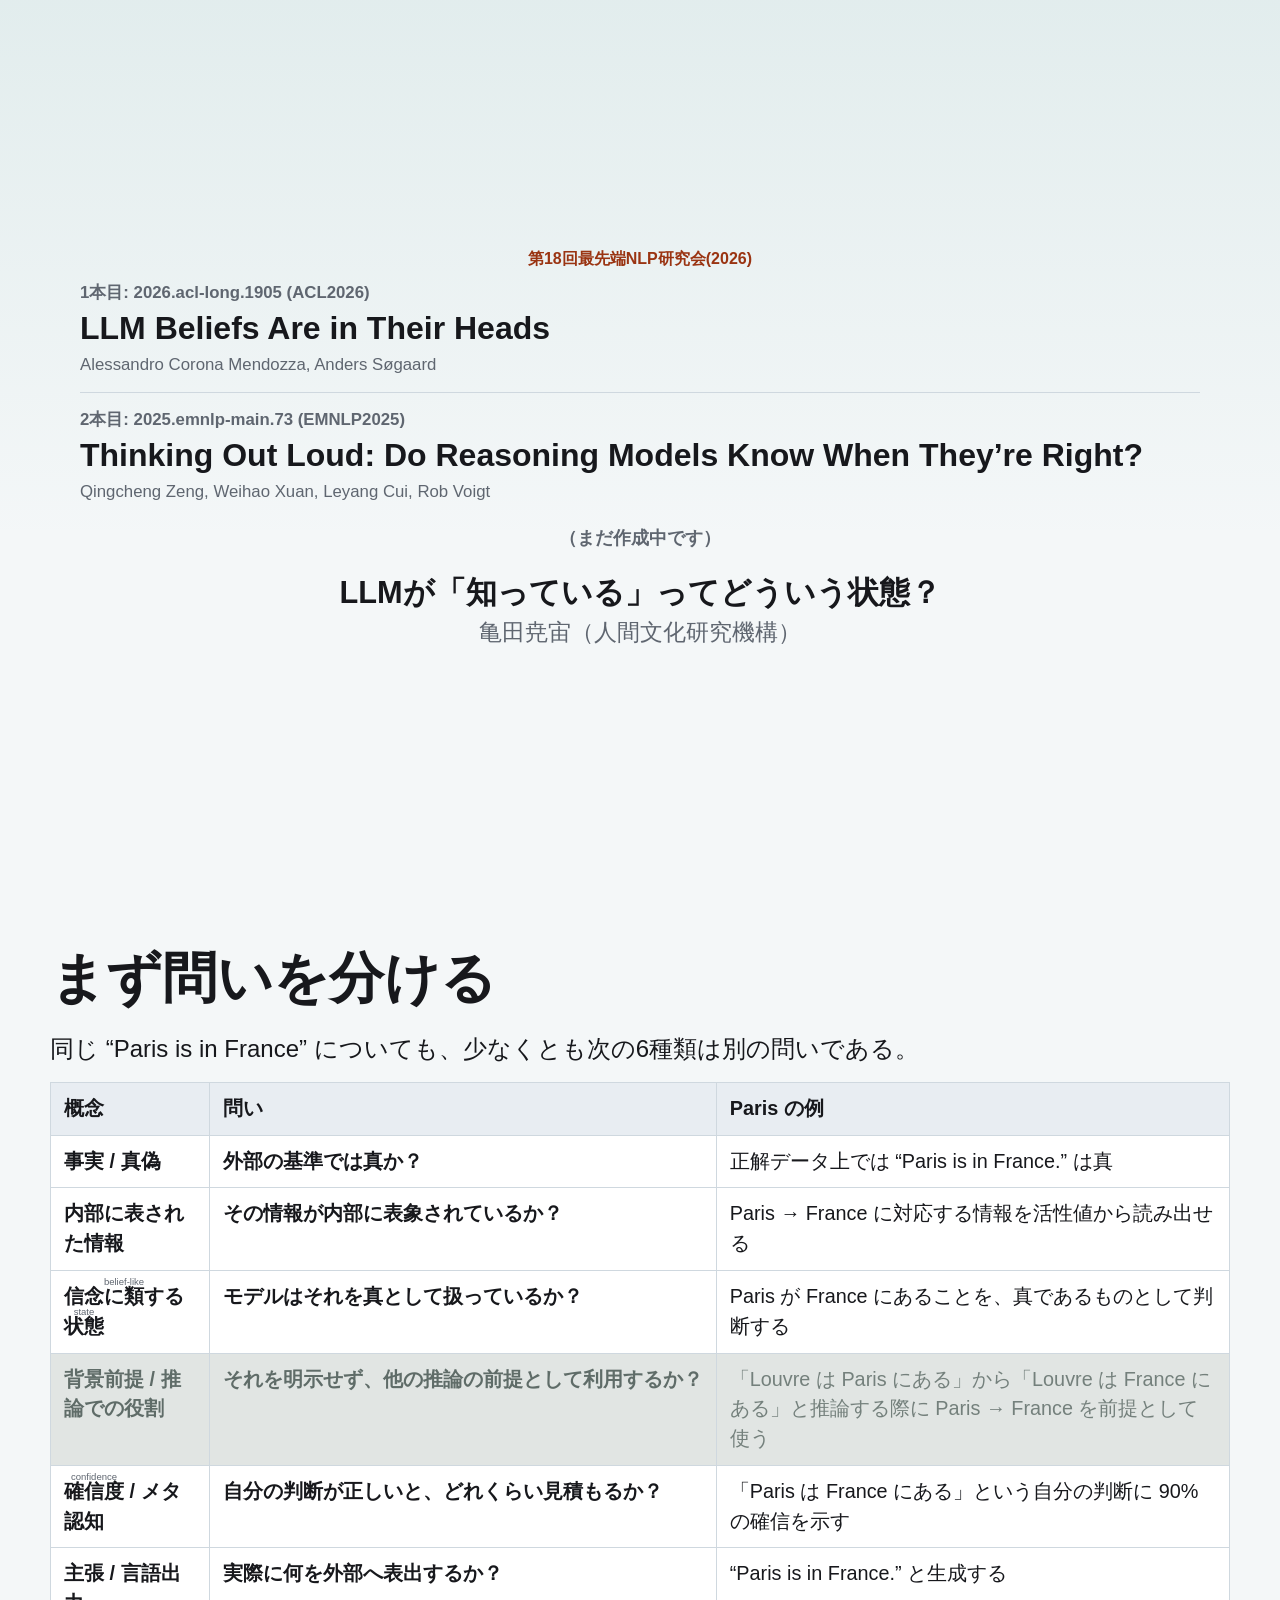
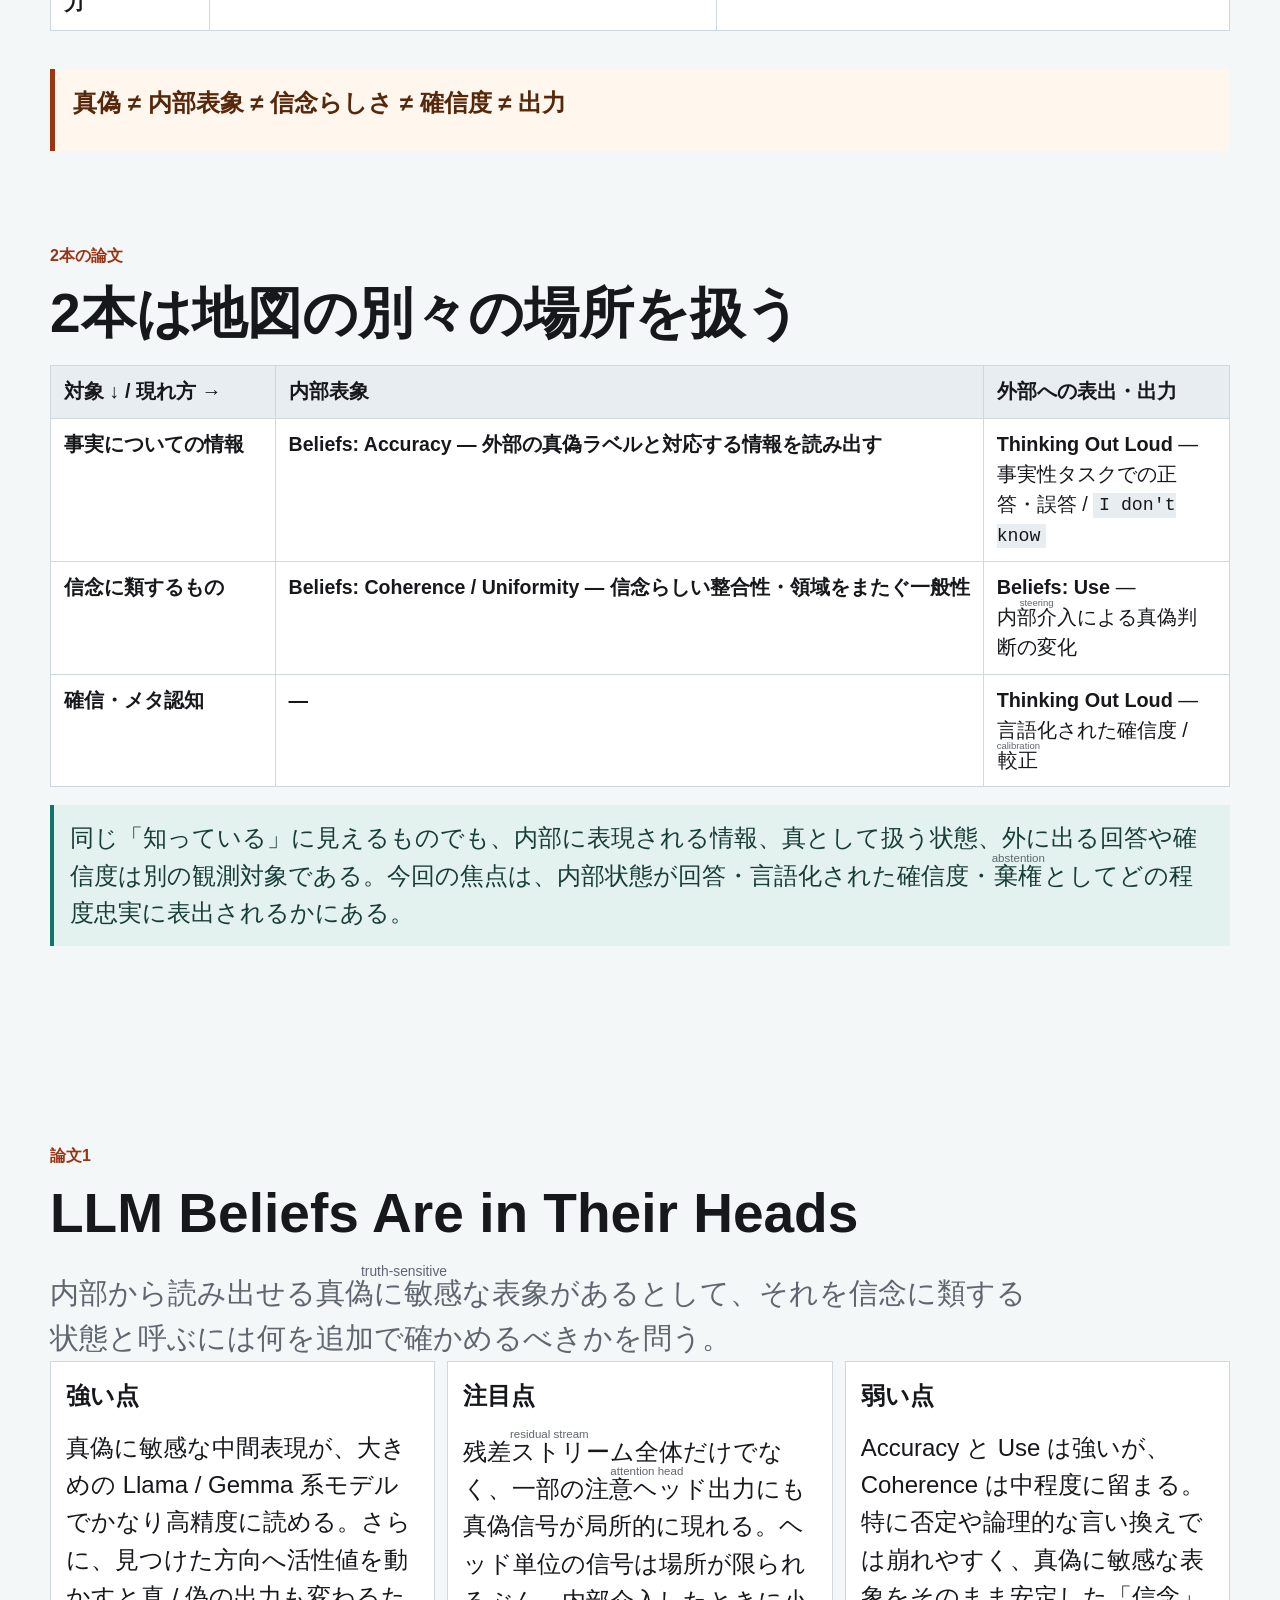
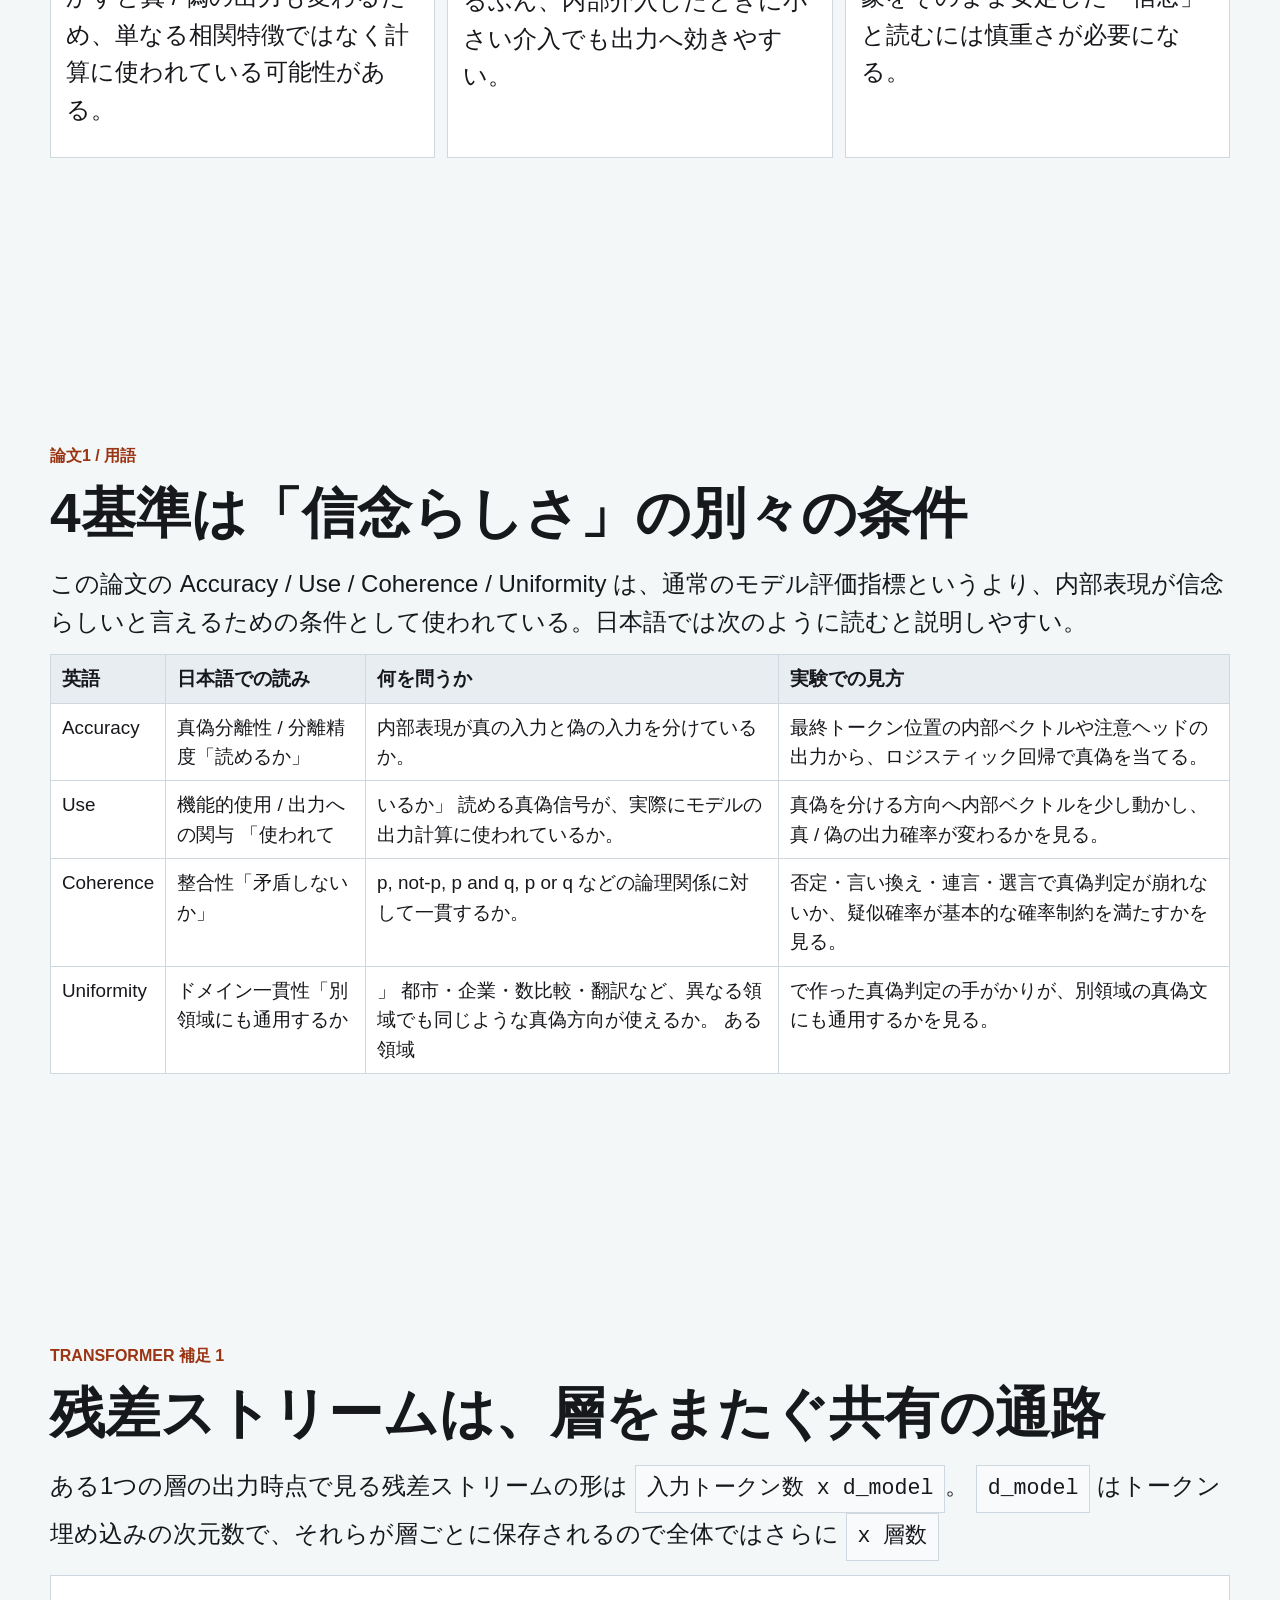
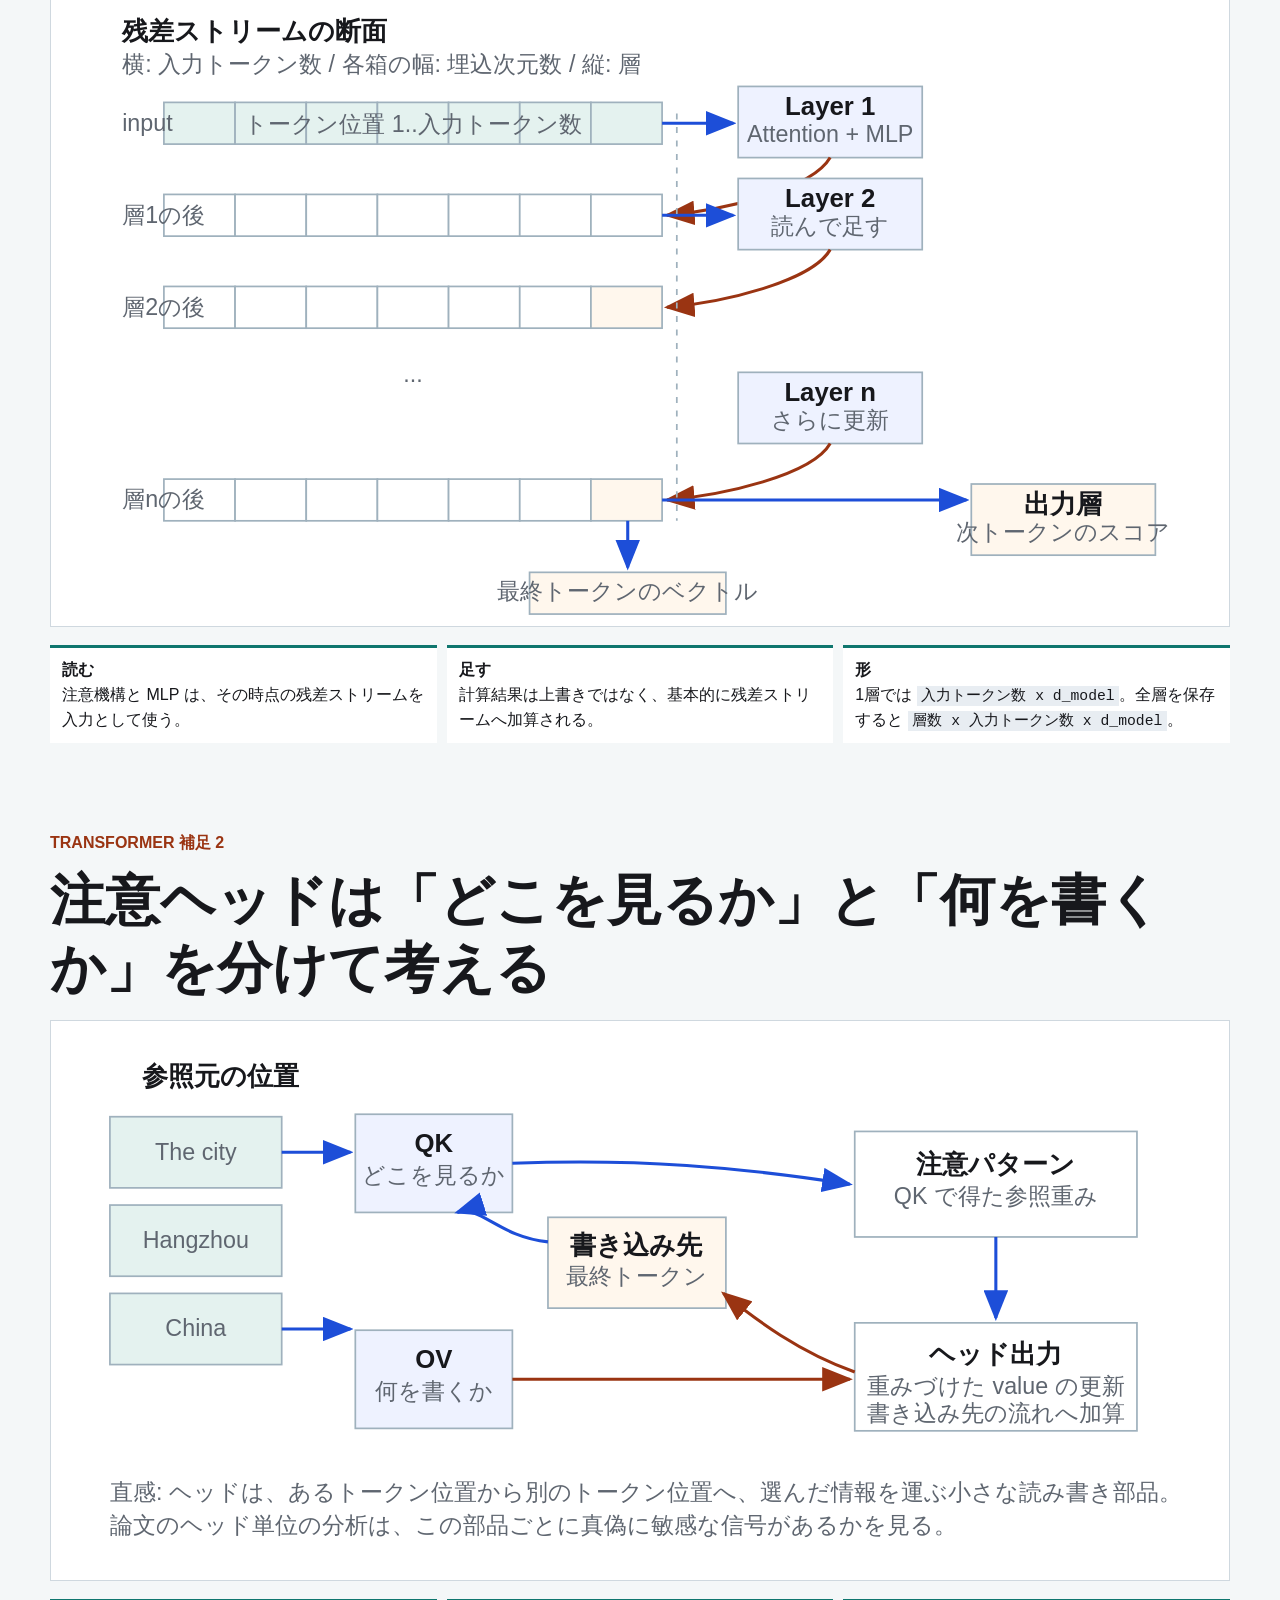
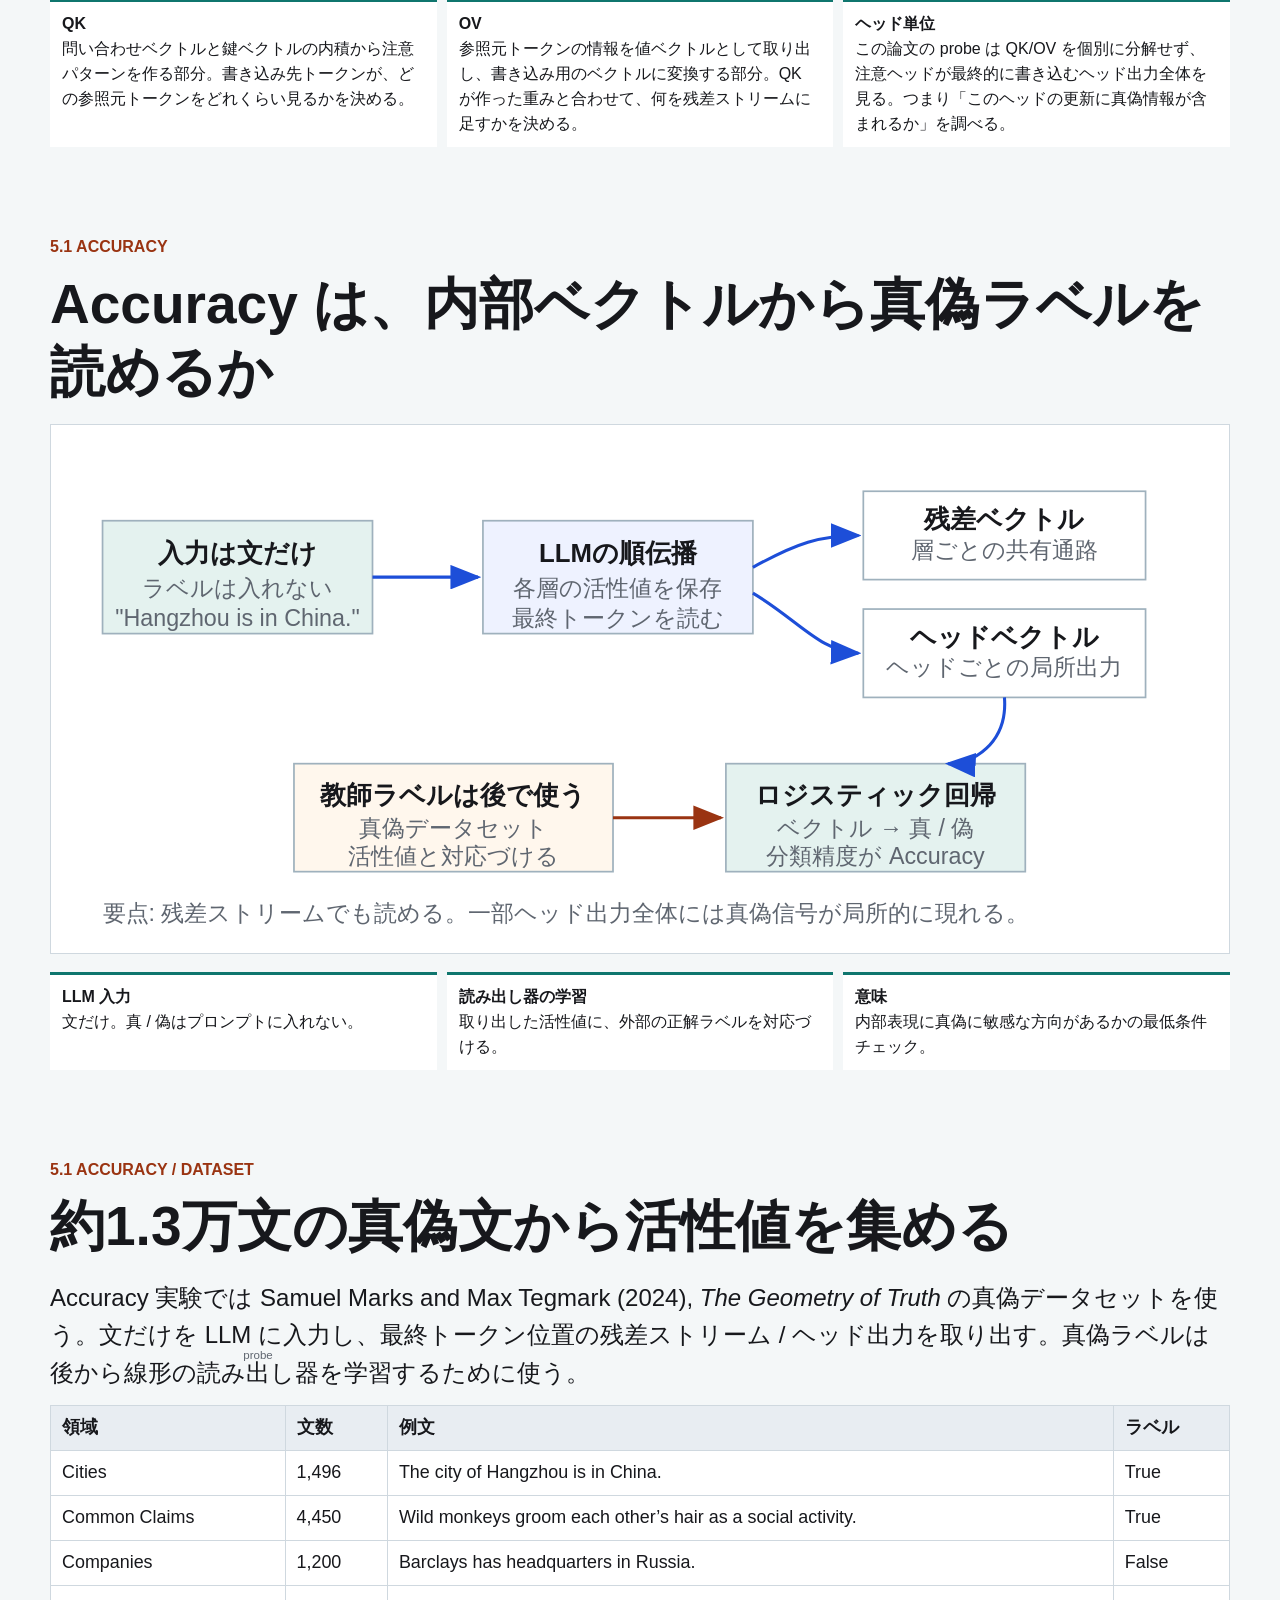
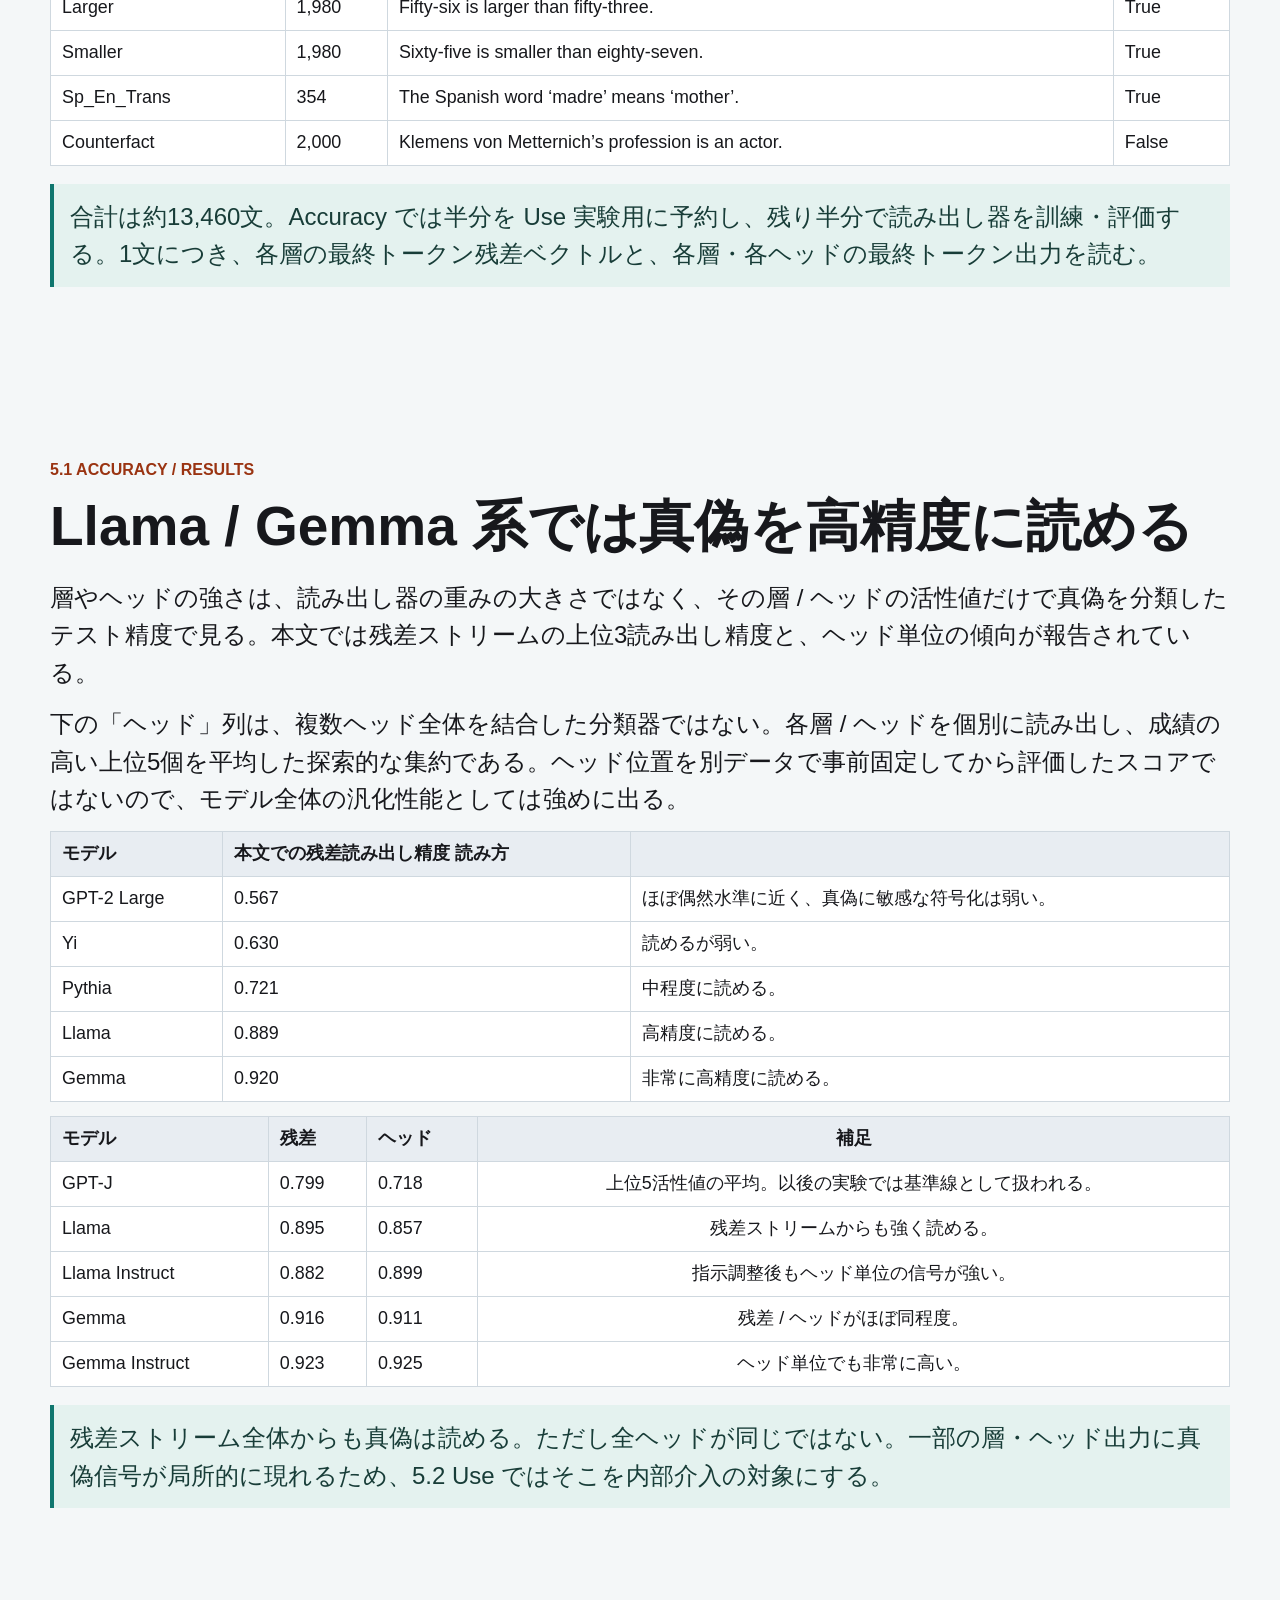
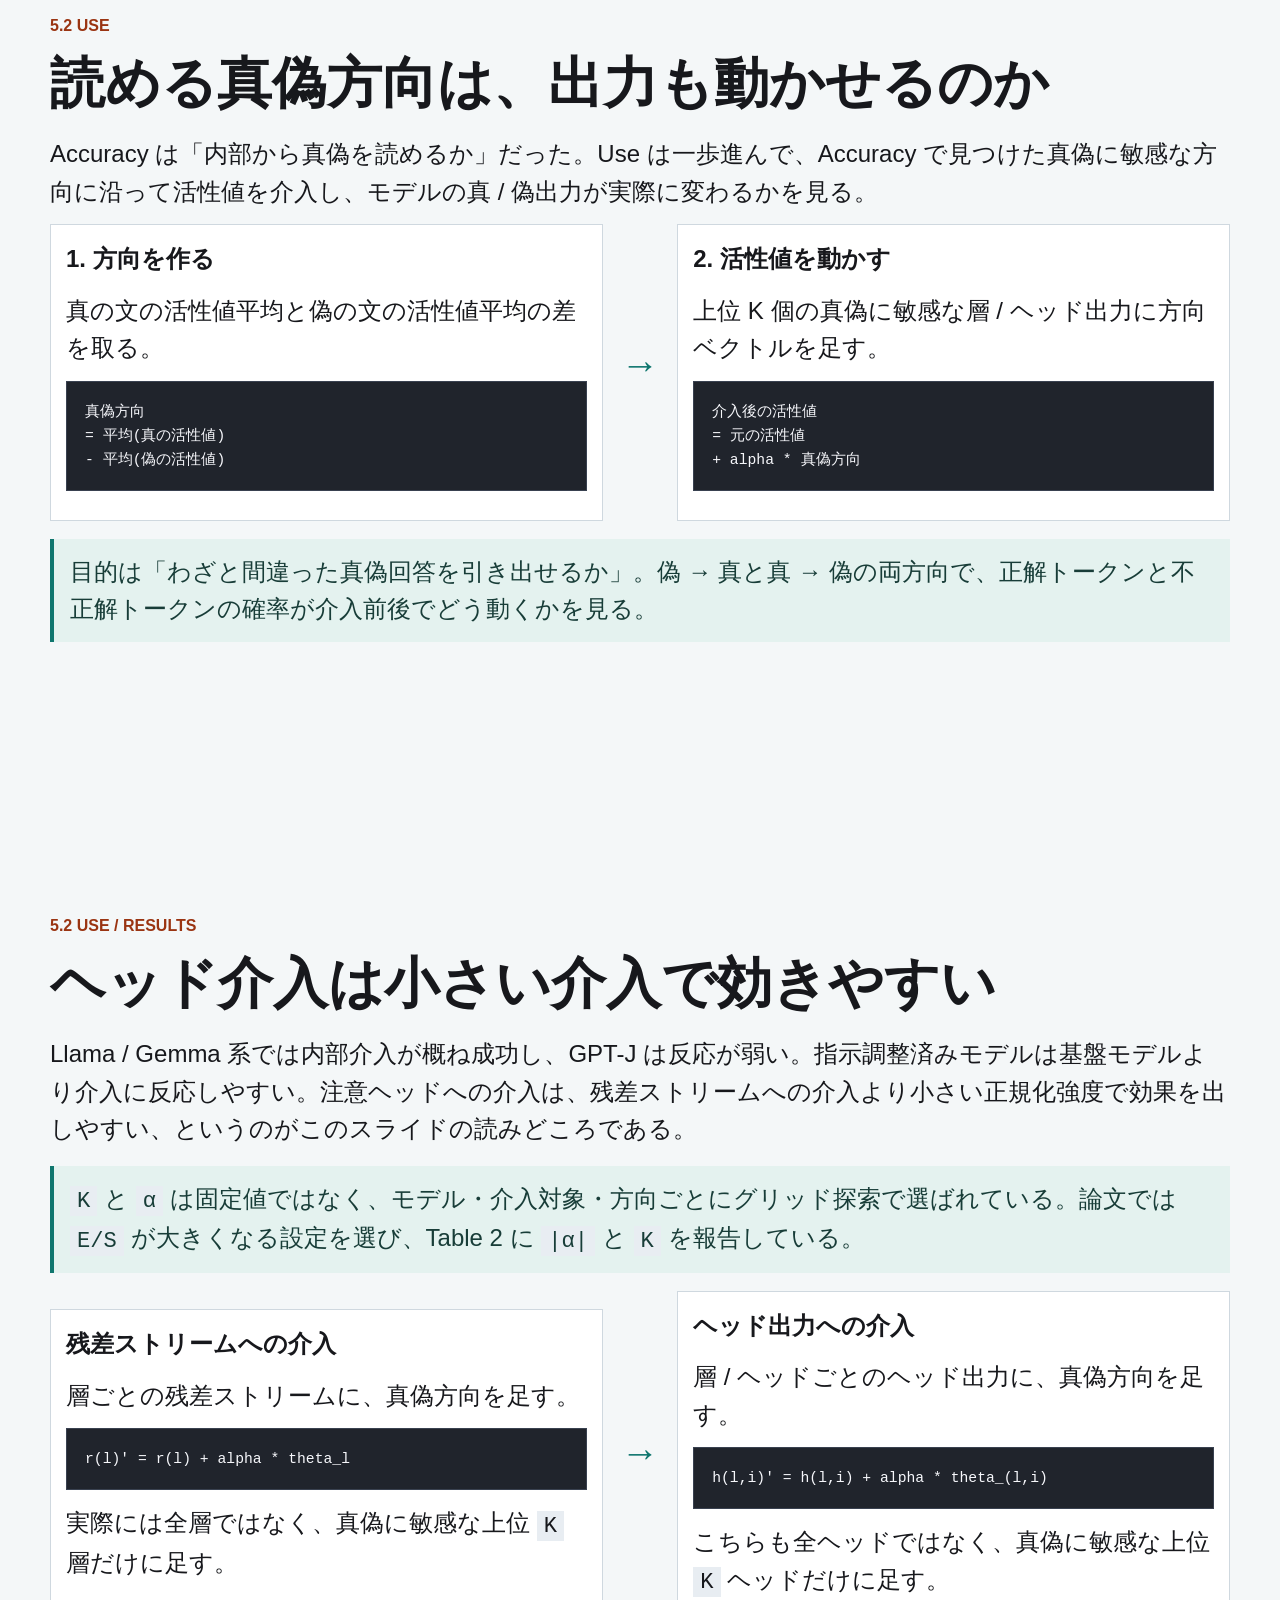
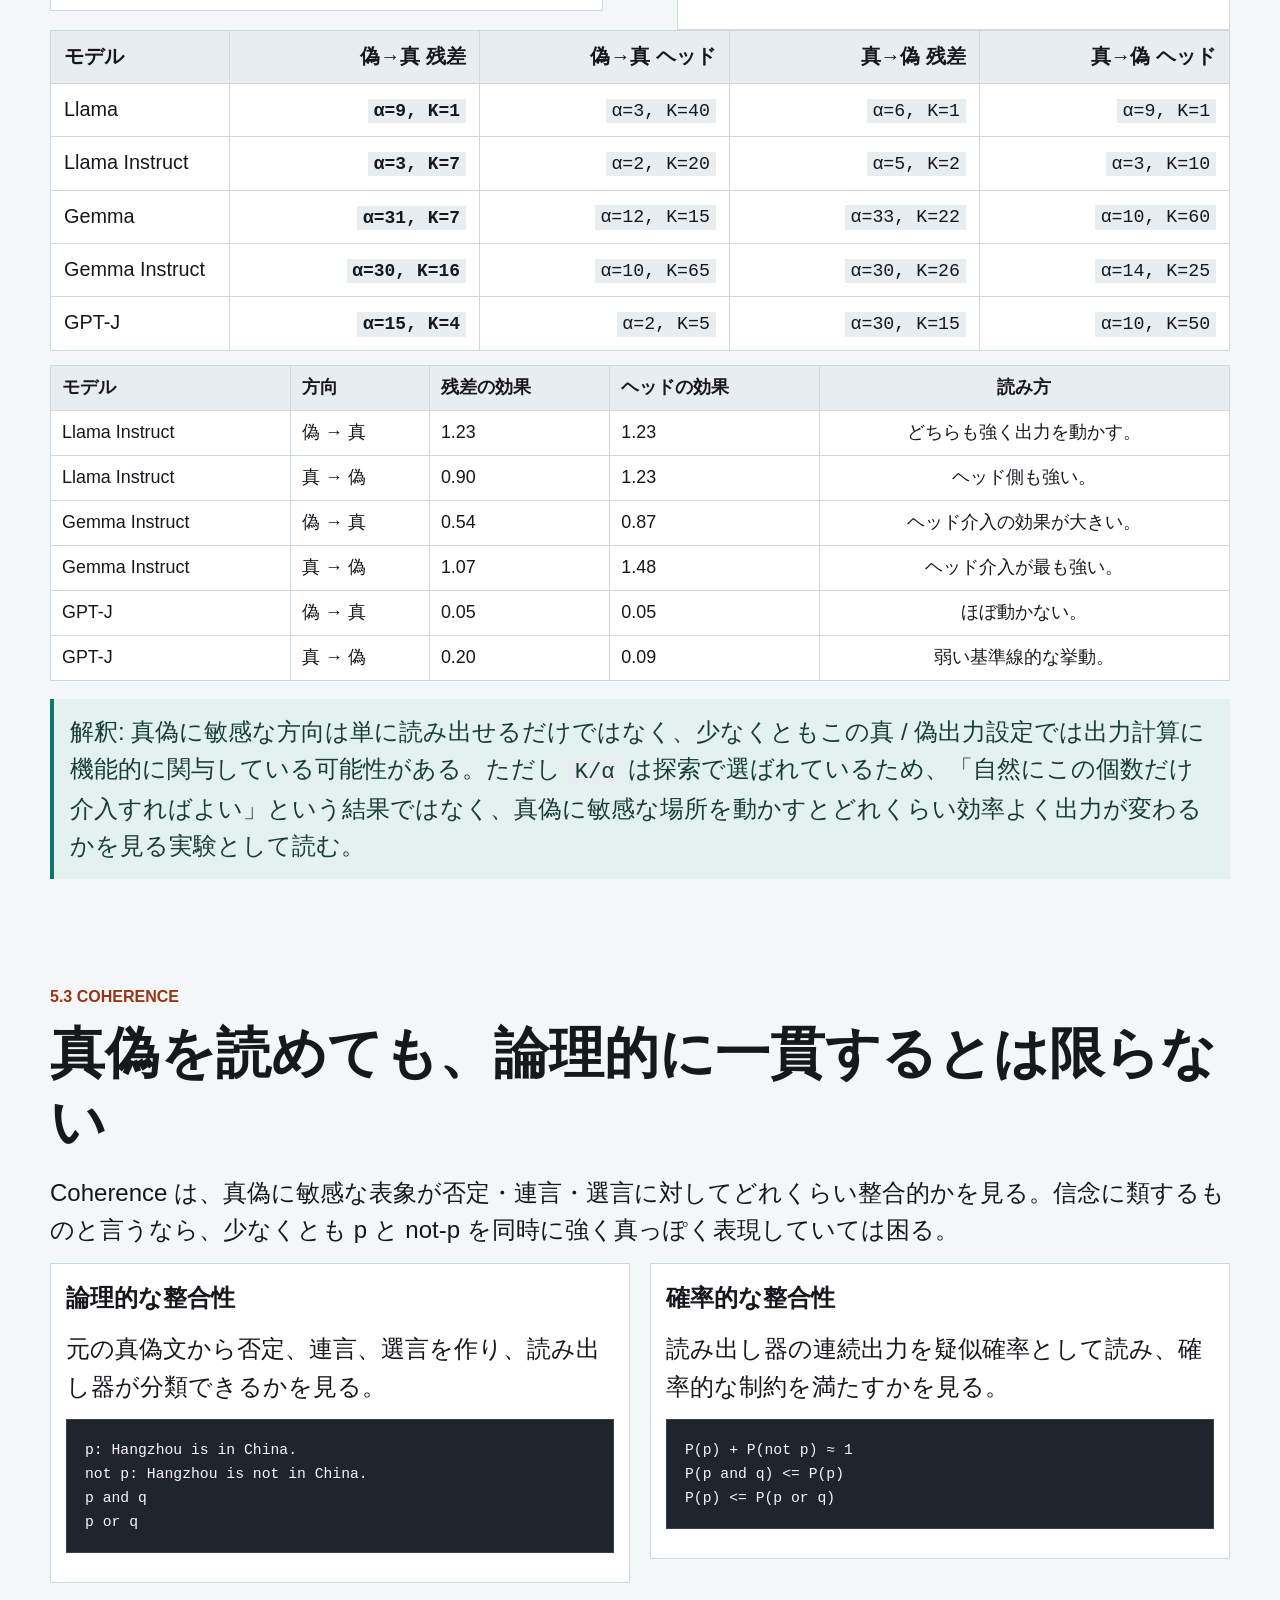
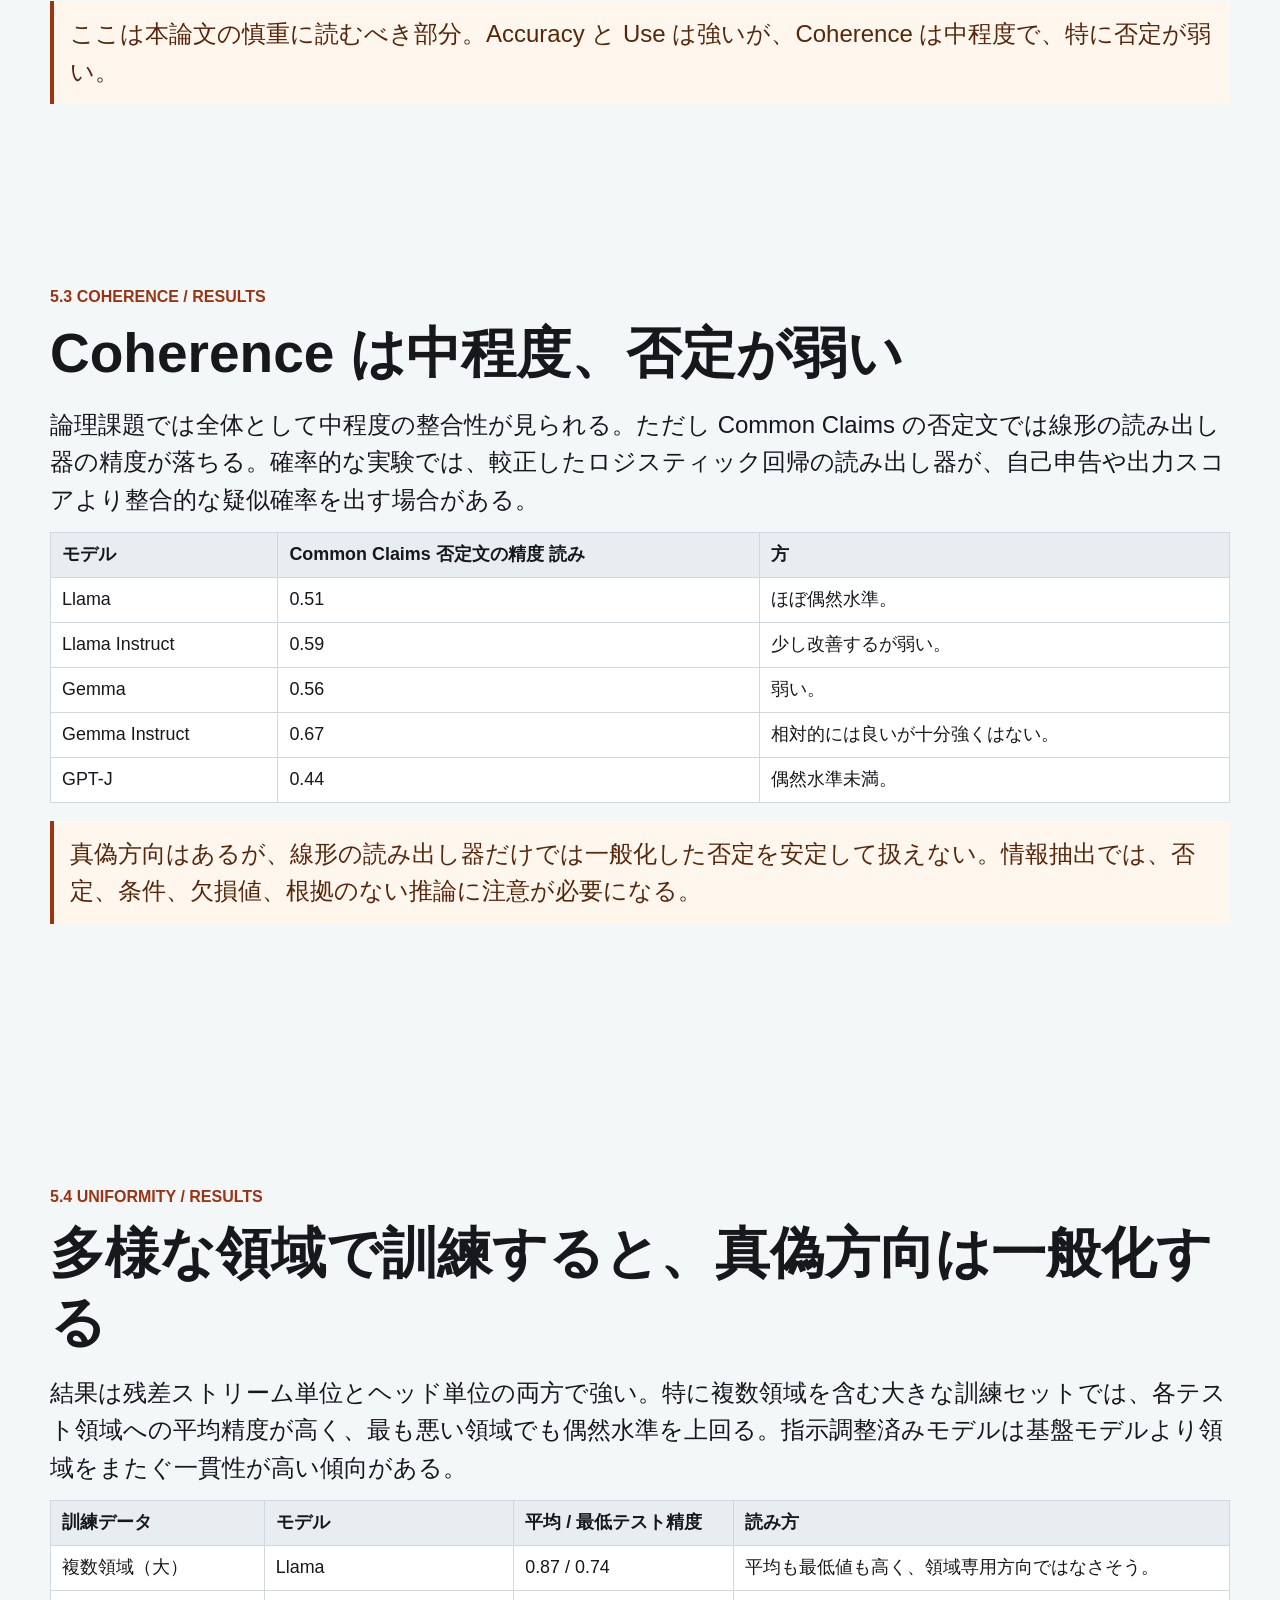
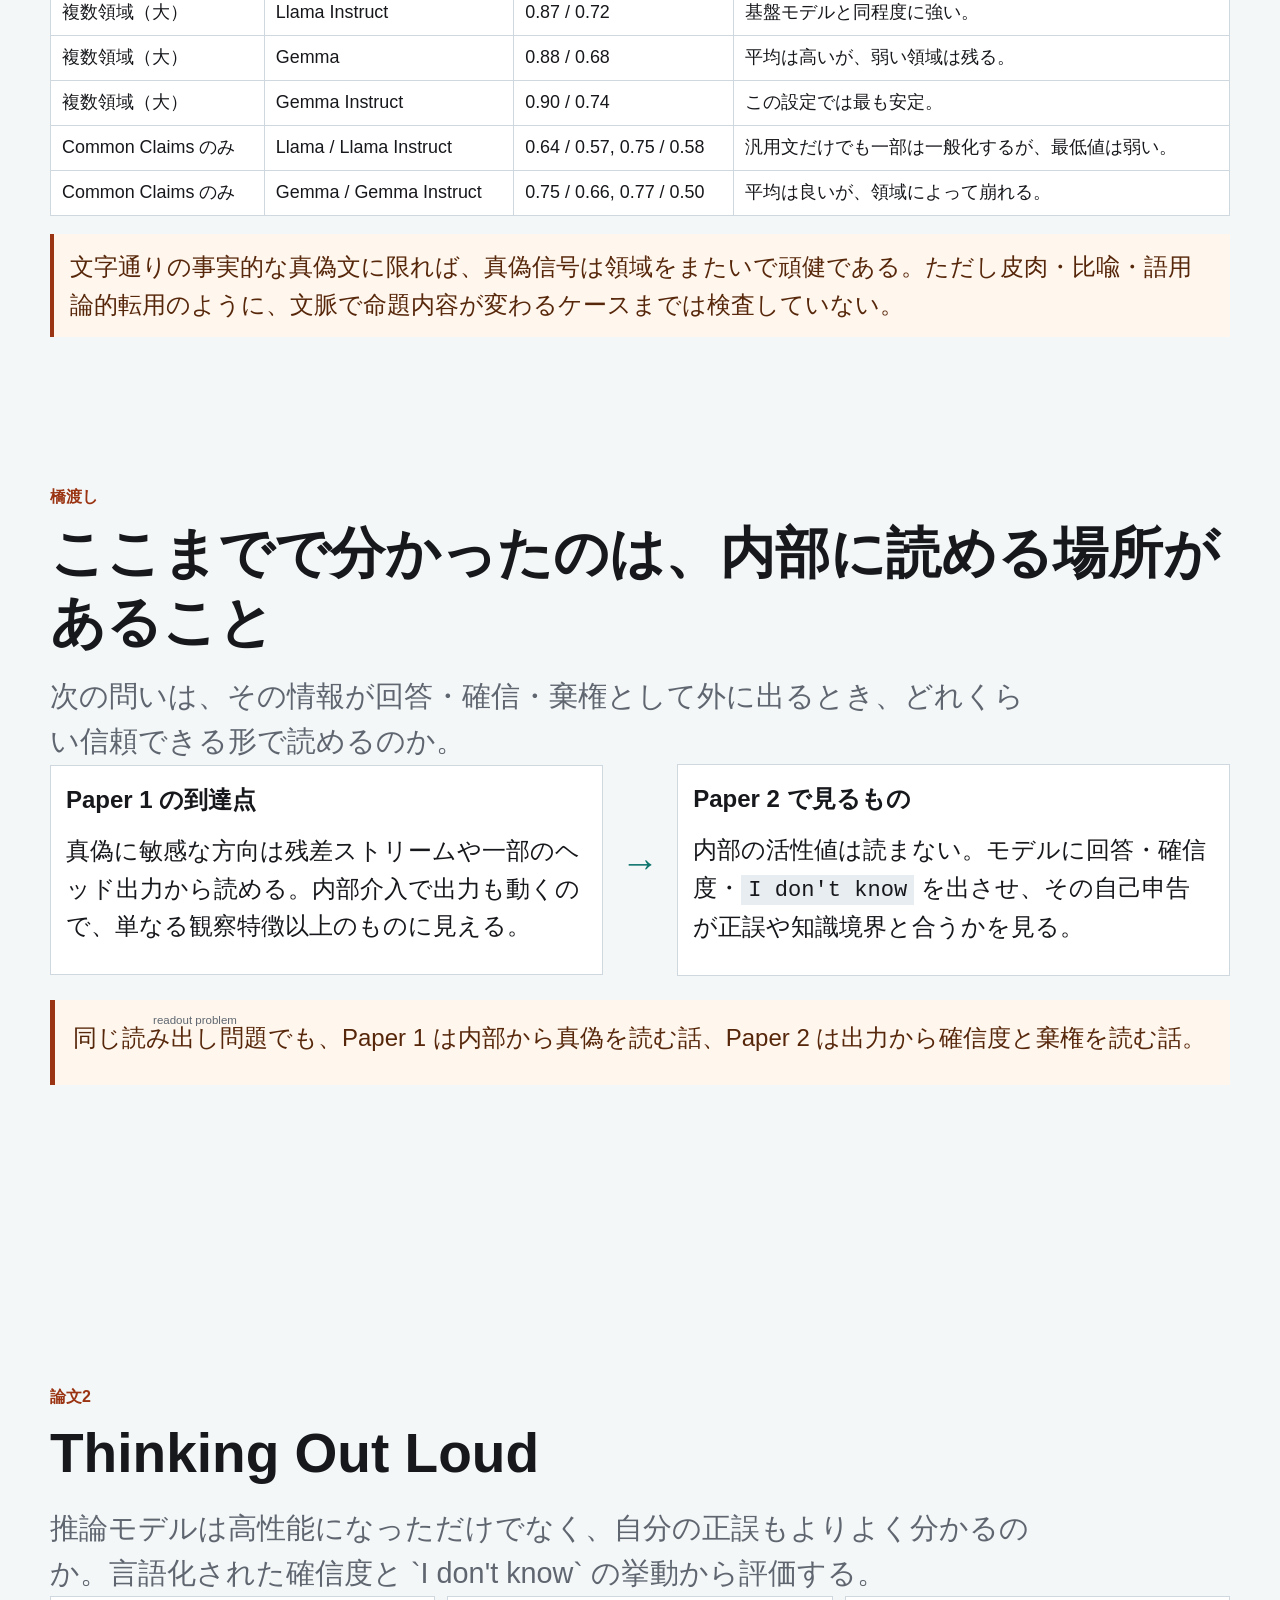
==== commit 33aa9b57: "Refine presentation wording and layout" ====
--- a/index.html
+++ b/index.html
@@ -174,32 +174,32 @@
     </thead>
     <tbody>
       <tr>
-        <td><strong>Fact / Truth</strong></td>
+        <td><strong>事実 / 真偽</strong></td>
         <td><strong>外部の基準では真か？</strong></td>
-        <td>ground truth では “Paris is in France.” は True</td>
+        <td>正解データ上では “Paris is in France.” は真</td>
       </tr>
       <tr>
-        <td><strong>Encoded information / Representation</strong></td>
+        <td><strong>内部に表された情報</strong></td>
         <td><strong>その情報が内部に表象されているか？</strong></td>
-        <td>Paris → France に対応する情報を activation から decode できる</td>
+        <td>Paris → France に対応する情報を活性値から読み出せる</td>
       </tr>
       <tr>
-        <td><strong>Belief-like state</strong></td>
+        <td><strong><ruby>信念に類する状態<rt>belief-like state</rt></ruby></strong></td>
         <td><strong>モデルはそれを真として扱っているか？</strong></td>
         <td>Paris が France にあることを、真であるものとして判断する</td>
       </tr>
       <tr class="out-of-scope-row">
-        <td><strong>Background commitment / Inferential role</strong></td>
+        <td><strong>背景前提 / 推論での役割</strong></td>
         <td><strong>それを明示せず、他の推論の前提として利用するか？</strong></td>
         <td>「Louvre は Paris にある」から「Louvre は France にある」と推論する際に Paris → France を前提として使う</td>
       </tr>
       <tr>
-        <td><strong>Confidence / Metacognition</strong></td>
+        <td><strong><ruby>確信度<rt>confidence</rt></ruby> / メタ認知</strong></td>
         <td><strong>自分の判断が正しいと、どれくらい見積もるか？</strong></td>
         <td>「Paris は France にある」という自分の判断に 90% の確信を示す</td>
       </tr>
       <tr>
-        <td><strong>Assertion / Verbal output</strong></td>
+        <td><strong>主張 / 言語出力</strong></td>
         <td><strong>実際に何を外部へ表出するか？</strong></td>
         <td>“Paris is in France.” と生成する</td>
       </tr>
@@ -207,12 +207,12 @@
   </table>
 </div>
 <div class="quote">
-<p><strong>Truth ≠ Representation ≠ Belief ≠ Confidence ≠ Output</strong></p>
+<p><strong>真偽 ≠ 内部表象 ≠ 信念らしさ ≠ 確信度 ≠ 出力</strong></p>
 </div>
 </section>
 <section class="screen">
 <div class="kicker">
-<p>Two Papers</p>
+<p>2本の論文</p>
 </div>
 <section id="本は地図の別々の場所を扱う" class="level2">
 <h2>2本は地図の別々の場所を扱う</h2>
@@ -233,59 +233,59 @@
 <tbody>
 <tr>
 <td><strong>事実についての情報</strong></td>
-<td><strong>Beliefs: Accuracy</strong> — 外部の True/False と対応する情報を probe</td>
-<td><strong>Thinking Out Loud</strong> — factual task での正答・誤答 / <code>I don't know</code></td>
+<td><strong>Beliefs: Accuracy</strong> — 外部の真偽ラベルと対応する情報を読み出す</td>
+<td><strong>Thinking Out Loud</strong> — 事実性タスクでの正答・誤答 / <code>I don't know</code></td>
 </tr>
 <tr>
 <td><strong>信念に類するもの</strong></td>
-<td><strong>Beliefs: Coherence / Uniformity</strong> — belief-like な整合性・一般性</td>
-<td><strong>Beliefs: Use</strong> — steering → 真偽判断の変化</td>
+<td><strong>Beliefs: Coherence / Uniformity</strong> — 信念らしい整合性・領域をまたぐ一般性</td>
+<td><strong>Beliefs: Use</strong> — <ruby>内部介入<rt>steering</rt></ruby>による真偽判断の変化</td>
 </tr>
 <tr>
 <td><strong>確信・メタ認知</strong></td>
 <td>—</td>
-<td><strong>Thinking Out Loud</strong> — verbalized confidence / calibration</td>
+<td><strong>Thinking Out Loud</strong> — 言語化された確信度 / <ruby>較正<rt>calibration</rt></ruby></td>
 </tr>
 </tbody>
 </table>
 </div>
 <div class="note">
-<p>同じ「知っている」に見えるものでも、内部に表現される情報、真として扱う状態、外に出る回答や confidence は別の観測対象である。今回の焦点は、内部状態が answer / verbalized confidence / abstention としてどの程度 faithful に表出されるかにある。</p>
+<p>同じ「知っている」に見えるものでも、内部に表現される情報、真として扱う状態、外に出る回答や確信度は別の観測対象である。今回の焦点は、内部状態が回答・言語化された確信度・<ruby>棄権<rt>abstention</rt></ruby>としてどの程度忠実に表出されるかにある。</p>
 </div>
 </section>
 </section>
 <section class="screen">
 <div class="kicker">
-<p>Paper 1</p>
+<p>論文1</p>
 </div>
 <section id="llm-beliefs-are-in-their-heads" class="level2">
 <h2>LLM Beliefs Are in Their Heads</h2>
 <div class="lead">
-<p>内部に decode 可能な truth-sensitive representation があるとして、それを belief-like state と呼ぶには何を追加で確かめるべきかを問う。</p>
+<p>内部から読み出せる<ruby>真偽に敏感な<rt>truth-sensitive</rt></ruby>表象があるとして、それを信念に類する状態と呼ぶには何を追加で確かめるべきかを問う。</p>
 </div>
 <div class="three-col">
 <div class="panel">
 <p><strong>強い点</strong></p>
-<p>truth-sensitive な中間表現が、大きめの Llama / Gemma 系モデルでかなり高精度に読める。さらに、見つけた方向へ activation を動かすと True / False 出力も変わるため、単なる相関特徴ではなく計算に使われている可能性がある。</p>
+<p>真偽に敏感な中間表現が、大きめの Llama / Gemma 系モデルでかなり高精度に読める。さらに、見つけた方向へ活性値を動かすと真 / 偽の出力も変わるため、単なる相関特徴ではなく計算に使われている可能性がある。</p>
 </div>
 <div class="panel">
 <p><strong>注目点</strong></p>
-<p>residual stream 全体だけでなく、一部の attention head output にも truth signal が局所的に現れる。head-level の signal は場所が限られるぶん、steering したときに小さい介入でも出力へ効きやすい。</p>
+<p><ruby>残差ストリーム<rt>residual stream</rt></ruby>全体だけでなく、一部の<ruby>注意ヘッド<rt>attention head</rt></ruby>出力にも真偽信号が局所的に現れる。ヘッド単位の信号は場所が限られるぶん、内部介入したときに小さい介入でも出力へ効きやすい。</p>
 </div>
 <div class="panel">
 <p><strong>弱い点</strong></p>
-<p>Accuracy と Use は強いが、Coherence は中程度に留まる。特に negation や論理的 paraphrase では崩れやすく、truth-sensitive representation をそのまま安定した「信念」と読むには慎重さが必要になる。</p>
+<p>Accuracy と Use は強いが、Coherence は中程度に留まる。特に否定や論理的な言い換えでは崩れやすく、真偽に敏感な表象をそのまま安定した「信念」と読むには慎重さが必要になる。</p>
 </div>
 </div>
 </section>
 </section>
 <section class="flow">
 <div class="kicker">
-<p>Paper 1 / Terms</p>
+<p>論文1 / 用語</p>
 </div>
 <section id="基準は信念らしさの別々の条件" class="level2">
 <h2>4基準は「信念らしさ」の別々の条件</h2>
-<p>この論文の Accuracy / Use / Coherence / Uniformity は、通常のモデル評価指標というより、 内部表現が belief-like と言えるための条件として使われている。日本語では次のように読むと説明しやすい。</p>
+<p>この論文の Accuracy / Use / Coherence / Uniformity は、通常のモデル評価指標というより、内部表現が信念らしいと言えるための条件として使われている。日本語では次のように読むと説明しやすい。</p>
 <table>
 <thead>
 <tr>
@@ -299,14 +299,14 @@
 <tr>
 <td style="text-align: left;">Accuracy</td>
 <td style="text-align: left;">真偽分離性 / 分離精度「読めるか」</td>
-<td style="text-align: left;">内部表現が true input と false input を分けているか。</td>
-<td style="text-align: left;">最終トークン位置の内部ベクトルや attention head の出力から、ロジスティック回帰で真偽を当てる。</td>
+<td style="text-align: left;">内部表現が真の入力と偽の入力を分けているか。</td>
+<td style="text-align: left;">最終トークン位置の内部ベクトルや注意ヘッドの出力から、ロジスティック回帰で真偽を当てる。</td>
 </tr>
 <tr>
 <td style="text-align: left;">Use</td>
 <td style="text-align: left;">機能的使用 / 出力への関与 「使われて</td>
-<td style="text-align: left;">いるか」 読める truth signal が、実際にモデルの出力計算に使われているか。</td>
-<td style="text-align: left;">真偽を分ける方向へ内部ベクトルを少し動かし、True/False の出力確率が変わるかを見る。</td>
+<td style="text-align: left;">いるか」 読める真偽信号が、実際にモデルの出力計算に使われているか。</td>
+<td style="text-align: left;">真偽を分ける方向へ内部ベクトルを少し動かし、真 / 偽の出力確率が変わるかを見る。</td>
 </tr>
 <tr>
 <td style="text-align: left;">Coherence</td>
@@ -317,20 +317,20 @@
 <tr>
 <td style="text-align: left;">Uniformity</td>
 <td style="text-align: left;">ドメイン一貫性「別領域にも通用するか</td>
-<td style="text-align: left;">」 都市・企業・数比較・翻訳など、異なる domain でも同じような truth direction が使えるか</td>
-<td style="text-align: left;">。 ある領域で作った真偽判定の手がかりが、別領域の真偽文にも通用するかを見る。</td>
+<td style="text-align: left;">」 都市・企業・数比較・翻訳など、異なる領域でも同じような真偽方向が使えるか。 ある領域</td>
+<td style="text-align: left;">で作った真偽判定の手がかりが、別領域の真偽文にも通用するかを見る。</td>
 </tr>
 </tbody>
 </table>
 </section>
 </section>
 <section class="screen">
-        <p class="kicker">Transformer Refresher 1</p>
-        <h2>residual stream は、層をまたぐ共有の通路</h2>
+        <p class="kicker">Transformer 補足 1</p>
+        <h2>残差ストリームは、層をまたぐ共有の通路</h2>
         <p>
-          ある1つの layer 出力時点で見る residual stream の形は
-          <span class="shape-note">入力 token 数 x d_model</span>。
-          <span class="shape-note">d_model</span> は token embedding の埋込次元数で、それらが layer ごとになっているので全体ではさらに <span class="shape-note">x layer 数</span>
+          ある1つの層の出力時点で見る残差ストリームの形は
+          <span class="shape-note">入力トークン数 x d_model</span>。
+          <span class="shape-note">d_model</span> はトークン埋め込みの次元数で、それらが層ごとに保存されるので全体ではさらに <span class="shape-note">x 層数</span>
         </p>
         <div class="diagram-block">
           <svg class="diagram-svg" viewBox="0 0 960 530" role="img" aria-labelledby="residual-title residual-desc">
@@ -339,8 +339,8 @@
               Token embeddings enter a residual stream. Each transformer layer reads from the stream, computes attention
               and MLP updates, and writes the updates back by addition.
             </desc>
-            <text x="58" y="52" class="label">residual stream snapshots</text>
-            <text x="58" y="78" class="small">横: 入力 token 数 / 各箱の幅: 埋込次元数 / 縦: layer</text>
+            <text x="58" y="52" class="label">残差ストリームの断面</text>
+            <text x="58" y="78" class="small">横: 入力トークン数 / 各箱の幅: 埋込次元数 / 縦: 層</text>
 
             <g aria-label="input embeddings">
               <rect x="92" y="103" width="58" height="34" class="box soft-fill"></rect>
@@ -351,7 +351,7 @@
               <rect x="382" y="103" width="58" height="34" class="box soft-fill"></rect>
               <rect x="440" y="103" width="58" height="34" class="box soft-fill"></rect>
               <text x="58" y="126" text-anchor="start" class="caption">input</text>
-              <text x="295" y="127" text-anchor="middle" class="small">token positions 1..入力 token 数</text>
+              <text x="295" y="127" text-anchor="middle" class="small">トークン位置 1..入力トークン数</text>
             </g>
 
             <rect x="560" y="90" width="150" height="58" class="box blue-fill"></rect>
@@ -367,7 +367,7 @@
               <rect x="324" y="178" width="58" height="34" class="box"></rect>
               <rect x="382" y="178" width="58" height="34" class="box"></rect>
               <rect x="440" y="178" width="58" height="34" class="box"></rect>
-              <text x="58" y="201" text-anchor="start" class="caption">after layer 1</text>
+              <text x="58" y="201" text-anchor="start" class="caption">層1の後</text>
             </g>
             <path d="M635 148 C620 174 548 191 502 195" class="write-line"></path>
 
@@ -384,7 +384,7 @@
               <rect x="324" y="253" width="58" height="34" class="box"></rect>
               <rect x="382" y="253" width="58" height="34" class="box"></rect>
               <rect x="440" y="253" width="58" height="34" class="box warn-fill"></rect>
-              <text x="58" y="276" text-anchor="start" class="caption">after layer 2</text>
+              <text x="58" y="276" text-anchor="start" class="caption">層2の後</text>
             </g>
             <path d="M635 223 C620 249 548 266 502 270" class="write-line"></path>
 
@@ -402,31 +402,31 @@
               <rect x="324" y="410" width="58" height="34" class="box"></rect>
               <rect x="382" y="410" width="58" height="34" class="box"></rect>
               <rect x="440" y="410" width="58" height="34" class="box warn-fill"></rect>
-              <text x="58" y="433" text-anchor="start" class="caption">after layer n</text>
+              <text x="58" y="433" text-anchor="start" class="caption">層nの後</text>
             </g>
             <path d="M635 381 C620 407 548 423 502 427" class="write-line"></path>
 
             <path d="M470 444 V482" class="arrow-line"></path>
             <rect x="390" y="486" width="160" height="34" class="box warn-fill"></rect>
-            <text x="470" y="508" text-anchor="middle" class="small">final token vector</text>
+            <text x="470" y="508" text-anchor="middle" class="small">最終トークンのベクトル</text>
 
             <rect x="750" y="414" width="150" height="58" class="box warn-fill"></rect>
-            <text x="825" y="438" text-anchor="middle" class="label">unembedding</text>
-            <text x="825" y="460" text-anchor="middle" class="small">次 token logits</text>
+            <text x="825" y="438" text-anchor="middle" class="label">出力層</text>
+            <text x="825" y="460" text-anchor="middle" class="small">次トークンのスコア</text>
             <path d="M498 427 H746" class="arrow-line"></path>
 
             <path d="M510 112 V444" fill="none" stroke="#9fb1bd" stroke-width="1.4" stroke-dasharray="5 6"></path>
           </svg>
           <ul class="diagram-notes">
-            <li><strong>読む</strong><br />Attention と MLP は、その時点の stream を入力として使う。</li>
-            <li><strong>足す</strong><br />計算結果は上書きではなく、基本的に stream へ加算される。</li>
-            <li><strong>形</strong><br />1 layer では <code>入力 token 数 x d_model</code>。全 layer を保存すると <code>layer 数 x 入力 token 数 x d_model</code>。</li>
+            <li><strong>読む</strong><br />注意機構と MLP は、その時点の残差ストリームを入力として使う。</li>
+            <li><strong>足す</strong><br />計算結果は上書きではなく、基本的に残差ストリームへ加算される。</li>
+            <li><strong>形</strong><br />1層では <code>入力トークン数 x d_model</code>。全層を保存すると <code>層数 x 入力トークン数 x d_model</code>。</li>
           </ul>
         </div>
       </section>
 <section class="screen">
-        <p class="kicker">Transformer Refresher 2</p>
-        <h2>attention head は「どこを見るか」と「何を書くか」を分けて考える</h2>
+        <p class="kicker">Transformer 補足 2</p>
+        <h2>注意ヘッドは「どこを見るか」と「何を書くか」を分けて考える</h2>
         <div class="diagram-block">
           <svg class="diagram-svg" viewBox="0 0 960 455" role="img" aria-labelledby="head-title head-desc">
             <title id="head-title">Attention head as information movement</title>
@@ -435,7 +435,7 @@
               pattern using query-key scores, moves value information, and writes the result back to the destination
               token's residual stream.
             </desc>
-            <text x="74" y="52" class="label">source positions</text>
+            <text x="74" y="52" class="label">参照元の位置</text>
             <rect x="48" y="78" width="140" height="58" class="box soft-fill"></rect>
             <text x="118" y="113" text-anchor="middle" class="small">The city</text>
             <rect x="48" y="150" width="140" height="58" class="box soft-fill"></rect>
@@ -444,8 +444,8 @@
             <text x="118" y="257" text-anchor="middle" class="small">China</text>
 
             <rect x="405" y="160" width="145" height="74" class="box warn-fill"></rect>
-            <text x="477" y="190" text-anchor="middle" class="label">destination</text>
-            <text x="477" y="214" text-anchor="middle" class="small">final token</text>
+            <text x="477" y="190" text-anchor="middle" class="label">書き込み先</text>
+            <text x="477" y="214" text-anchor="middle" class="small">最終トークン</text>
 
             <rect x="248" y="76" width="128" height="80" class="box blue-fill"></rect>
             <text x="312" y="107" text-anchor="middle" class="label">QK</text>
@@ -461,23 +461,23 @@
             <path d="M376 292 C470 292 560 292 651 292" class="write-line"></path>
 
             <rect x="655" y="90" width="230" height="86" class="box"></rect>
-            <text x="770" y="124" text-anchor="middle" class="label">attention pattern</text>
+            <text x="770" y="124" text-anchor="middle" class="label">注意パターン</text>
             <text x="770" y="149" text-anchor="middle" class="small">QK で得た参照重み</text>
             <path d="M770 176 V242" class="arrow-line"></path>
 
             <rect x="655" y="246" width="230" height="88" class="box"></rect>
-            <text x="770" y="279" text-anchor="middle" class="label">head output</text>
+            <text x="770" y="279" text-anchor="middle" class="label">ヘッド出力</text>
             <text x="770" y="304" text-anchor="middle" class="small">重みづけた value の更新</text>
-            <text x="770" y="326" text-anchor="middle" class="small">destination の stream へ加算</text>
+            <text x="770" y="326" text-anchor="middle" class="small">書き込み先の流れへ加算</text>
             <path d="M655 286 C610 270 575 244 548 222" class="write-line"></path>
 
-            <text x="48" y="390" class="caption">直感: head は、ある token 位置から別の token 位置へ、選んだ情報を運ぶ小さな読み書き部品。</text>
-            <text x="48" y="417" class="caption">論文の head-level analysis は、この部品ごとに truth-sensitive な signal があるかを見る。</text>
+            <text x="48" y="390" class="caption">直感: ヘッドは、あるトークン位置から別のトークン位置へ、選んだ情報を運ぶ小さな読み書き部品。</text>
+            <text x="48" y="417" class="caption">論文のヘッド単位の分析は、この部品ごとに真偽に敏感な信号があるかを見る。</text>
           </svg>
           <ul class="diagram-notes">
-            <li><strong>QK</strong><br />query と key の内積から attention pattern を作る部分。destination token が、どの source token をどれくらい参照するかを決める。</li>
-            <li><strong>OV</strong><br />source token の情報を value として取り出し、output projection で書き込み用のベクトルに変換する部分。QK が作った重みと合わせて、何を residual stream に足すかを決める。</li>
-            <li><strong>head 単位</strong><br />この論文の probe は QK/OV を個別に分解せず、attention head が最終的に書き込む head output 全体を見る。つまり「この head の更新に真偽情報が含まれるか」を調べる。</li>
+            <li><strong>QK</strong><br />問い合わせベクトルと鍵ベクトルの内積から注意パターンを作る部分。書き込み先トークンが、どの参照元トークンをどれくらい見るかを決める。</li>
+            <li><strong>OV</strong><br />参照元トークンの情報を値ベクトルとして取り出し、書き込み用のベクトルに変換する部分。QK が作った重みと合わせて、何を残差ストリームに足すかを決める。</li>
+            <li><strong>ヘッド単位</strong><br />この論文の probe は QK/OV を個別に分解せず、注意ヘッドが最終的に書き込むヘッド出力全体を見る。つまり「このヘッドの更新に真偽情報が含まれるか」を調べる。</li>
           </ul>
         </div>
       </section>
@@ -497,38 +497,38 @@
             <text x="152" y="164" text-anchor="middle" class="caption">"Hangzhou is in China."</text>
 
             <rect x="352" y="78" width="220" height="92" class="box blue-fill"></rect>
-            <text x="462" y="112" text-anchor="middle" class="label">LLM forward pass</text>
-            <text x="462" y="139" text-anchor="middle" class="small">各層の activation を保存</text>
-            <text x="462" y="164" text-anchor="middle" class="caption">final token を probe</text>
+            <text x="462" y="112" text-anchor="middle" class="label">LLMの順伝播</text>
+            <text x="462" y="139" text-anchor="middle" class="small">各層の活性値を保存</text>
+            <text x="462" y="164" text-anchor="middle" class="caption">最終トークンを読む</text>
             <path d="M262 124 H348" class="arrow-line"></path>
 
             <rect x="662" y="54" width="230" height="72" class="box"></rect>
-            <text x="777" y="84" text-anchor="middle" class="label">residual vector</text>
+            <text x="777" y="84" text-anchor="middle" class="label">残差ベクトル</text>
             <text x="777" y="108" text-anchor="middle" class="small">層ごとの共有通路</text>
             <rect x="662" y="150" width="230" height="72" class="box"></rect>
-            <text x="777" y="180" text-anchor="middle" class="label">head vector</text>
-            <text x="777" y="204" text-anchor="middle" class="small">head ごとの局所出力</text>
+            <text x="777" y="180" text-anchor="middle" class="label">ヘッドベクトル</text>
+            <text x="777" y="204" text-anchor="middle" class="small">ヘッドごとの局所出力</text>
             <path d="M572 116 C608 96 627 90 658 90" class="arrow-line"></path>
             <path d="M572 137 C609 159 627 185 658 186" class="arrow-line"></path>
 
             <rect x="198" y="276" width="260" height="88" class="box warn-fill"></rect>
             <text x="328" y="309" text-anchor="middle" class="label">教師ラベルは後で使う</text>
-            <text x="328" y="335" text-anchor="middle" class="small">True / False dataset</text>
-            <text x="328" y="358" text-anchor="middle" class="caption">activation と対応づける</text>
+            <text x="328" y="335" text-anchor="middle" class="small">真偽データセット</text>
+            <text x="328" y="358" text-anchor="middle" class="caption">活性値と対応づける</text>
 
             <rect x="550" y="276" width="244" height="88" class="box soft-fill"></rect>
-            <text x="672" y="309" text-anchor="middle" class="label">logistic regression</text>
-            <text x="672" y="335" text-anchor="middle" class="small">ベクトル → True / False</text>
+            <text x="672" y="309" text-anchor="middle" class="label">ロジスティック回帰</text>
+            <text x="672" y="335" text-anchor="middle" class="small">ベクトル → 真 / 偽</text>
             <text x="672" y="358" text-anchor="middle" class="caption">分類精度が Accuracy</text>
             <path d="M458 320 H546" class="write-line"></path>
             <path d="M777 222 C780 260 750 277 731 276" class="arrow-line"></path>
 
-            <text x="42" y="404" class="caption">要点: residual stream でも読める。一部 head output 全体には truth signal が局所的に現れる。</text>
+            <text x="42" y="404" class="caption">要点: 残差ストリームでも読める。一部ヘッド出力全体には真偽信号が局所的に現れる。</text>
           </svg>
           <ul class="diagram-notes">
-            <li><strong>LLM 入力</strong><br />文だけ。True / False は prompt に入れない。</li>
-            <li><strong>probe 学習</strong><br />取り出した activation に、外部の正解ラベルを対応づける。</li>
-            <li><strong>意味</strong><br />内部表現に truth-sensitive な方向があるかの最低条件チェック。</li>
+            <li><strong>LLM 入力</strong><br />文だけ。真 / 偽はプロンプトに入れない。</li>
+            <li><strong>読み出し器の学習</strong><br />取り出した活性値に、外部の正解ラベルを対応づける。</li>
+            <li><strong>意味</strong><br />内部表現に真偽に敏感な方向があるかの最低条件チェック。</li>
           </ul>
         </div>
       </section>
@@ -536,17 +536,17 @@
 <div class="kicker">
 <p>5.1 Accuracy / Dataset</p>
 </div>
-<section id="約1.3万文の-truefalse-文から-activation-を集める" class="level2">
-<h2>約1.3万文の True/False 文から activation を集める</h2>
-<p>Accuracy 実験では Samuel Marks and Max Tegmark (2024), <em>The Geometry of Truth</em> の True/False dataset を使う。文だけを LLM に入力し、final token 位置の residual stream / head output を取り出す。True/False ラベルは後から linear probe の教師ラベルとして使う。</p>
+<section id="約1.3万文の真偽文から活性値を集める" class="level2">
+<h2>約1.3万文の真偽文から活性値を集める</h2>
+<p>Accuracy 実験では Samuel Marks and Max Tegmark (2024), <em>The Geometry of Truth</em> の真偽データセットを使う。文だけを LLM に入力し、最終トークン位置の残差ストリーム / ヘッド出力を取り出す。真偽ラベルは後から線形の<ruby>読み出し器<rt>probe</rt></ruby>を学習するために使う。</p>
 <div class="compact-table">
 <table>
 <thead>
 <tr>
-<th style="text-align: left;">domain</th>
+<th style="text-align: left;">領域</th>
 <th style="text-align: left;">文数</th>
 <th style="text-align: left;">例文</th>
-<th style="text-align: left;">label</th>
+<th style="text-align: left;">ラベル</th>
 </tr>
 </thead>
 <tbody>
@@ -596,7 +596,7 @@
 </table>
 </div>
 <div class="note">
-<p>合計は約13,460文。Accuracy では半分を Use 実験用に予約し、残り半分で probe を訓練・評価する。 1文につき、各 layer の final-token residual vector と、各 layer・各 head の final-token head output を読む。</p>
+<p>合計は約13,460文。Accuracy では半分を Use 実験用に予約し、残り半分で読み出し器を訓練・評価する。1文につき、各層の最終トークン残差ベクトルと、各層・各ヘッドの最終トークン出力を読む。</p>
 </div>
 </section>
 </section>
@@ -606,42 +606,42 @@
 </div>
 <section id="llama-gemma-系では真偽を高精度に読める" class="level2">
 <h2>Llama / Gemma 系では真偽を高精度に読める</h2>
-<p>層や head の強さは、probe の重みの大きさではなく、その layer / head の activation だけで True/False を分類した test accuracy で見る。本文では residual stream の Top-3 probe accuracy と、 head-level の傾向が報告されている。</p>
-<p>下の <code>Heads</code> は multi-head 全体を結合した分類器ではない。各 layer/head を個別に probe し、成績の高い上位5個を平均した探索的な集約である。head 位置を別データで事前固定してから評価したスコアではないので、モデル全体の汎化性能としては強めに出る。</p>
+<p>層やヘッドの強さは、読み出し器の重みの大きさではなく、その層 / ヘッドの活性値だけで真偽を分類したテスト精度で見る。本文では残差ストリームの上位3読み出し精度と、ヘッド単位の傾向が報告されている。</p>
+<p>下の「ヘッド」列は、複数ヘッド全体を結合した分類器ではない。各層 / ヘッドを個別に読み出し、成績の高い上位5個を平均した探索的な集約である。ヘッド位置を別データで事前固定してから評価したスコアではないので、モデル全体の汎化性能としては強めに出る。</p>
 <div class="compact-table">
 <table>
 <thead>
 <tr>
 <th style="text-align: left;">モデル</th>
-<th style="text-align: left;">本文での residual probe accuracy</th>
-<th style="text-align: left;">読み方</th>
+<th style="text-align: left;">本文での残差読み出し精度 読み方</th>
+<th></th>
 </tr>
 </thead>
 <tbody>
 <tr>
 <td style="text-align: left;">GPT-2 Large</td>
 <td style="text-align: left;">0.567</td>
-<td style="text-align: left;">ほぼ chance に近く、truth-sensitive encoding は弱い。</td>
+<td>ほぼ偶然水準に近く、真偽に敏感な符号化は弱い。</td>
 </tr>
 <tr>
 <td style="text-align: left;">Yi</td>
 <td style="text-align: left;">0.630</td>
-<td style="text-align: left;">読めるが弱い。</td>
+<td>読めるが弱い。</td>
 </tr>
 <tr>
 <td style="text-align: left;">Pythia</td>
 <td style="text-align: left;">0.721</td>
-<td style="text-align: left;">中程度に読める。</td>
+<td>中程度に読める。</td>
 </tr>
 <tr>
 <td style="text-align: left;">Llama</td>
 <td style="text-align: left;">0.889</td>
-<td style="text-align: left;">高精度に読める。</td>
+<td>高精度に読める。</td>
 </tr>
 <tr>
 <td style="text-align: left;">Gemma</td>
 <td style="text-align: left;">0.920</td>
-<td style="text-align: left;">非常に高精度に読める。</td>
+<td>非常に高精度に読める。</td>
 </tr>
 </tbody>
 </table>
@@ -651,9 +651,9 @@
 <thead>
 <tr>
 <th style="text-align: left;">モデル</th>
-<th style="text-align: left;">Residual</th>
-<th style="text-align: left;">Heads</th>
-<th style="text-align: left;">補足</th>
+<th style="text-align: left;">残差</th>
+<th style="text-align: left;">ヘッド</th>
+<th style="text-align: center;">補足</th>
 </tr>
 </thead>
 <tbody>
@@ -661,37 +661,37 @@
 <td style="text-align: left;">GPT-J</td>
 <td style="text-align: left;">0.799</td>
 <td style="text-align: left;">0.718</td>
-<td style="text-align: left;">上位5 activation 平均。以後の実験では baseline 的に扱われる。</td>
+<td style="text-align: center;">上位5活性値の平均。以後の実験では基準線として扱われる。</td>
 </tr>
 <tr>
 <td style="text-align: left;">Llama</td>
 <td style="text-align: left;">0.895</td>
 <td style="text-align: left;">0.857</td>
-<td style="text-align: left;">residual stream からも強く読める。</td>
+<td style="text-align: center;">残差ストリームからも強く読める。</td>
 </tr>
 <tr>
 <td style="text-align: left;">Llama Instruct</td>
 <td style="text-align: left;">0.882</td>
 <td style="text-align: left;">0.899</td>
-<td style="text-align: left;">instruction tuning 後も head-level signal が強い。</td>
+<td style="text-align: center;">指示調整後もヘッド単位の信号が強い。</td>
 </tr>
 <tr>
 <td style="text-align: left;">Gemma</td>
 <td style="text-align: left;">0.916</td>
 <td style="text-align: left;">0.911</td>
-<td style="text-align: left;">residual / heads がほぼ同程度。</td>
+<td style="text-align: center;">残差 / ヘッドがほぼ同程度。</td>
 </tr>
 <tr>
 <td style="text-align: left;">Gemma Instruct</td>
 <td style="text-align: left;">0.923</td>
 <td style="text-align: left;">0.925</td>
-<td style="text-align: left;">head-level でも非常に高い。</td>
+<td style="text-align: center;">ヘッド単位でも非常に高い。</td>
 </tr>
 </tbody>
 </table>
 </div>
 <div class="note">
-<p>residual stream 全体からも True/False は読める。ただし全 head が同じではない。 一部の layer・head output に truth signal が局所的に現れるため、5.2 Use ではそこを steering 対象にする。</p>
+<p>残差ストリーム全体からも真偽は読める。ただし全ヘッドが同じではない。一部の層・ヘッド出力に真偽信号が局所的に現れるため、5.2 Use ではそこを内部介入の対象にする。</p>
 </div>
 </section>
 </section>
@@ -699,30 +699,30 @@
 <div class="kicker">
 <p>5.2 Use</p>
 </div>
-<section id="読める-truth-direction-は出力も動かせるのか" class="level2">
-<h2>読める truth direction は、出力も動かせるのか</h2>
-<p>Accuracy は「内部から真偽を読めるか」だった。Use は一歩進んで、Accuracy で見つけた truth-sensitive direction に沿って activation を steering し、モデルの True/False 出力が 実際に変わるかを見る。</p>
+<section id="読める真偽方向は出力も動かせるのか" class="level2">
+<h2>読める真偽方向は、出力も動かせるのか</h2>
+<p>Accuracy は「内部から真偽を読めるか」だった。Use は一歩進んで、Accuracy で見つけた真偽に敏感な方向に沿って活性値を介入し、モデルの真 / 偽出力が実際に変わるかを見る。</p>
 <div class="axis">
 <div class="panel">
-<p><strong>1. direction を作る</strong></p>
-<p>True 文の activation 平均と False 文の activation 平均の差を取る。</p>
-<pre><code>truth direction
-= mean(True activations)
-- mean(False activations)</code></pre>
+<p><strong>1. 方向を作る</strong></p>
+<p>真の文の活性値平均と偽の文の活性値平均の差を取る。</p>
+<pre><code>真偽方向
+= 平均(真の活性値)
+- 平均(偽の活性値)</code></pre>
 </div>
 <div class="arrow">
 <p>→</p>
 </div>
 <div class="panel">
-<p><strong>2. activation を動かす</strong></p>
-<p>上位 K 個の truth-sensitive layer / head output に方向ベクトルを足す。</p>
-<pre><code>activation&#39;
-= activation
-+ alpha * direction</code></pre>
+<p><strong>2. 活性値を動かす</strong></p>
+<p>上位 K 個の真偽に敏感な層 / ヘッド出力に方向ベクトルを足す。</p>
+<pre><code>介入後の活性値
+= 元の活性値
++ alpha * 真偽方向</code></pre>
 </div>
 </div>
 <div class="note">
-<p>目的は「わざと間違った truth-value answer を引き出せるか」。False → True と True → False の両方向で、正解 token と不正解 token の確率が介入前後でどう動くかを見る。</p>
+<p>目的は「わざと間違った真偽回答を引き出せるか」。偽 → 真と真 → 偽の両方向で、正解トークンと不正解トークンの確率が介入前後でどう動くかを見る。</p>
 </div>
 </section>
 </section>
@@ -730,27 +730,27 @@
 <div class="kicker">
 <p>5.2 Use / Results</p>
 </div>
-<section id="head-steering-は小さい介入で効きやすい" class="level2">
-<h2>head steering は小さい介入で効きやすい</h2>
-<p>Llama / Gemma 系では steering が概ね成功し、GPT-J は反応が弱い。instruction-tuned models は base models より steering sensitivity が大きい。attention head への介入は、残差ストリームへの介入より小さい正規化強度で効果を出しやすい、というのがこのスライドの読みどころである。</p>
+<section id="ヘッド介入は小さい介入で効きやすい" class="level2">
+<h2>ヘッド介入は小さい介入で効きやすい</h2>
+<p>Llama / Gemma 系では内部介入が概ね成功し、GPT-J は反応が弱い。指示調整済みモデルは基盤モデルより介入に反応しやすい。注意ヘッドへの介入は、残差ストリームへの介入より小さい正規化強度で効果を出しやすい、というのがこのスライドの読みどころである。</p>
 <div class="note">
-<p><code>K</code> と <code>α</code> は固定値ではなく、モデル・介入対象・方向ごとに grid search で選ばれている。論文では <code>E/S</code> が大きくなる設定を選び、Table 2 に <code>|α|</code> と <code>K</code> を報告している。</p>
+<p><code>K</code> と <code>α</code> は固定値ではなく、モデル・介入対象・方向ごとにグリッド探索で選ばれている。論文では <code>E/S</code> が大きくなる設定を選び、Table 2 に <code>|α|</code> と <code>K</code> を報告している。</p>
 </div>
 <div class="axis">
 <div class="panel">
-<p><strong>Residual stream への介入</strong></p>
-<p>layer ごとの残差ストリームに、真偽方向を足す。</p>
+<p><strong>残差ストリームへの介入</strong></p>
+<p>層ごとの残差ストリームに、真偽方向を足す。</p>
 <pre><code>r(l)&#39; = r(l) + alpha * theta_l</code></pre>
-<p>実際には全 layer ではなく、truth-sensitive な上位 <code>K</code> layer だけに足す。</p>
+<p>実際には全層ではなく、真偽に敏感な上位 <code>K</code> 層だけに足す。</p>
 </div>
 <div class="arrow">
 <p>→</p>
 </div>
 <div class="panel">
-<p><strong>Head output への介入</strong></p>
-<p>layer/head ごとの head output に、真偽方向を足す。</p>
+<p><strong>ヘッド出力への介入</strong></p>
+<p>層 / ヘッドごとのヘッド出力に、真偽方向を足す。</p>
 <pre><code>h(l,i)&#39; = h(l,i) + alpha * theta_(l,i)</code></pre>
-<p>こちらも全 head ではなく、truth-sensitive な上位 <code>K</code> head だけに足す。</p>
+<p>こちらも全ヘッドではなく、真偽に敏感な上位 <code>K</code> ヘッドだけに足す。</p>
 </div>
 </div>
 <div class="compact-table data-table">
@@ -764,11 +764,11 @@
 </colgroup>
 <thead>
 <tr>
-<th>model</th>
-<th style="text-align: right;">False→True Residual</th>
-<th style="text-align: right;">False→True Heads</th>
-<th style="text-align: right;">True→False Residual</th>
-<th style="text-align: right;">True→False Heads</th>
+<th>モデル</th>
+<th style="text-align: right;">偽→真 残差</th>
+<th style="text-align: right;">偽→真 ヘッド</th>
+<th style="text-align: right;">真→偽 残差</th>
+<th style="text-align: right;">真→偽 ヘッド</th>
 </tr>
 </thead>
 <tbody>
@@ -814,61 +814,61 @@
 <table>
 <thead>
 <tr>
-<th style="text-align: left;">model</th>
-<th style="text-align: left;">direction</th>
-<th style="text-align: left;">Residual effect</th>
-<th style="text-align: left;">Head effect</th>
-<th style="text-align: left;">読み方</th>
+<th style="text-align: left;">モデル</th>
+<th style="text-align: left;">方向</th>
+<th style="text-align: left;">残差の効果</th>
+<th style="text-align: left;">ヘッドの効果</th>
+<th style="text-align: center;">読み方</th>
 </tr>
 </thead>
 <tbody>
 <tr>
 <td style="text-align: left;">Llama Instruct</td>
-<td style="text-align: left;">False → True</td>
+<td style="text-align: left;">偽 → 真</td>
 <td style="text-align: left;">1.23</td>
 <td style="text-align: left;">1.23</td>
-<td style="text-align: left;">どちらも強く出力を動かす。</td>
+<td style="text-align: center;">どちらも強く出力を動かす。</td>
 </tr>
 <tr>
 <td style="text-align: left;">Llama Instruct</td>
-<td style="text-align: left;">True → False</td>
+<td style="text-align: left;">真 → 偽</td>
 <td style="text-align: left;">0.90</td>
 <td style="text-align: left;">1.23</td>
-<td style="text-align: left;">head 側も強い。</td>
+<td style="text-align: center;">ヘッド側も強い。</td>
 </tr>
 <tr>
 <td style="text-align: left;">Gemma Instruct</td>
-<td style="text-align: left;">False → True</td>
+<td style="text-align: left;">偽 → 真</td>
 <td style="text-align: left;">0.54</td>
 <td style="text-align: left;">0.87</td>
-<td style="text-align: left;">head steering の効果が大きい。</td>
+<td style="text-align: center;">ヘッド介入の効果が大きい。</td>
 </tr>
 <tr>
 <td style="text-align: left;">Gemma Instruct</td>
-<td style="text-align: left;">True → False</td>
+<td style="text-align: left;">真 → 偽</td>
 <td style="text-align: left;">1.07</td>
 <td style="text-align: left;">1.48</td>
-<td style="text-align: left;">head steering が最も強い。</td>
+<td style="text-align: center;">ヘッド介入が最も強い。</td>
 </tr>
 <tr>
 <td style="text-align: left;">GPT-J</td>
-<td style="text-align: left;">False → True</td>
+<td style="text-align: left;">偽 → 真</td>
 <td style="text-align: left;">0.05</td>
 <td style="text-align: left;">0.05</td>
-<td style="text-align: left;">ほぼ動かない。</td>
+<td style="text-align: center;">ほぼ動かない。</td>
 </tr>
 <tr>
 <td style="text-align: left;">GPT-J</td>
-<td style="text-align: left;">True → False</td>
+<td style="text-align: left;">真 → 偽</td>
 <td style="text-align: left;">0.20</td>
 <td style="text-align: left;">0.09</td>
-<td style="text-align: left;">弱い baseline 的な挙動。</td>
+<td style="text-align: center;">弱い基準線的な挙動。</td>
 </tr>
 </tbody>
 </table>
 </div>
 <div class="note">
-<p>解釈: truth-sensitive direction は単に probe で読めるだけではなく、少なくともこの True/False 出力設定では出力計算に機能的に関与している可能性がある。ただし <code>K/α</code> は探索で選ばれているため、「自然にこの個数だけ介入すればよい」という結果ではなく、truth-sensitive な場所を動かすとどれくらい効率よく出力が変わるかを見る実験として読む。</p>
+<p>解釈: 真偽に敏感な方向は単に読み出せるだけではなく、少なくともこの真 / 偽出力設定では出力計算に機能的に関与している可能性がある。ただし <code>K/α</code> は探索で選ばれているため、「自然にこの個数だけ介入すればよい」という結果ではなく、真偽に敏感な場所を動かすとどれくらい効率よく出力が変わるかを見る実験として読む。</p>
 </div>
 </section>
 </section>
@@ -878,26 +878,26 @@
 </div>
 <section id="真偽を読めても論理的に一貫するとは限らない" class="level2">
 <h2>真偽を読めても、論理的に一貫するとは限らない</h2>
-<p>Coherence は、truth-sensitive representation が否定・連言・選言に対してどれくらい整合的かを見る。 belief-like と言うなら、少なくとも p と not-p を同時に強く true っぽく表現していては困る。</p>
+<p>Coherence は、真偽に敏感な表象が否定・連言・選言に対してどれくらい整合的かを見る。信念に類するものと言うなら、少なくとも p と not-p を同時に強く真っぽく表現していては困る。</p>
 <div class="two-col">
 <div class="panel">
-<p><strong>logical coherence</strong></p>
-<p>元の True/False 文から negation, conjunction, disjunction を作り、probe が分類できるかを見る。</p>
+<p><strong>論理的な整合性</strong></p>
+<p>元の真偽文から否定、連言、選言を作り、読み出し器が分類できるかを見る。</p>
 <pre><code>p: Hangzhou is in China.
 not p: Hangzhou is not in China.
 p and q
 p or q</code></pre>
 </div>
 <div class="panel">
-<p><strong>probabilistic coherence</strong></p>
-<p>probe の連続出力を疑似確率として読み、確率的な制約を満たすかを見る。</p>
+<p><strong>確率的な整合性</strong></p>
+<p>読み出し器の連続出力を疑似確率として読み、確率的な制約を満たすかを見る。</p>
 <pre><code>P(p) + P(not p) ≈ 1
 P(p and q) &lt;= P(p)
 P(p) &lt;= P(p or q)</code></pre>
 </div>
 </div>
 <div class="note warn">
-<p>ここは本論文の慎重に読むべき部分。Accuracy と Use は強いが、Coherence は中程度で、特に negation が弱い。</p>
+<p>ここは本論文の慎重に読むべき部分。Accuracy と Use は強いが、Coherence は中程度で、特に否定が弱い。</p>
 </div>
 </section>
 </section>
@@ -905,23 +905,23 @@
 <div class="kicker">
 <p>5.3 Coherence / Results</p>
 </div>
-<section id="coherence-は中程度negation-が弱い" class="level2">
-<h2>Coherence は中程度、negation が弱い</h2>
-<p>logical task では全体として中程度の coherence が見られる。ただし Common Claims の negated statements で linear probes の accuracy が落ちる。probabilistic experiment では、calibrated logistic regression probes が self-report や logits より coherent な probability を出す場合がある。</p>
+<section id="coherence-は中程度否定が弱い" class="level2">
+<h2>Coherence は中程度、否定が弱い</h2>
+<p>論理課題では全体として中程度の整合性が見られる。ただし Common Claims の否定文では線形の読み出し器の精度が落ちる。確率的な実験では、較正したロジスティック回帰の読み出し器が、自己申告や出力スコアより整合的な疑似確率を出す場合がある。</p>
 <div class="compact-table">
 <table>
 <thead>
 <tr>
-<th style="text-align: left;">model</th>
-<th style="text-align: left;">negated common claims accuracy</th>
-<th style="text-align: left;">読み方</th>
+<th style="text-align: left;">モデル</th>
+<th style="text-align: left;">Common Claims 否定文の精度 読み</th>
+<th style="text-align: left;">方</th>
 </tr>
 </thead>
 <tbody>
 <tr>
 <td style="text-align: left;">Llama</td>
 <td style="text-align: left;">0.51</td>
-<td style="text-align: left;">ほぼ chance。</td>
+<td style="text-align: left;">ほぼ偶然水準。</td>
 </tr>
 <tr>
 <td style="text-align: left;">Llama Instruct</td>
@@ -941,13 +941,13 @@
 <tr>
 <td style="text-align: left;">GPT-J</td>
 <td style="text-align: left;">0.44</td>
-<td style="text-align: left;">chance 未満。</td>
+<td style="text-align: left;">偶然水準未満。</td>
 </tr>
 </tbody>
 </table>
 </div>
 <div class="note warn">
-<p>truth direction はあるが、線形 probe だけでは generalized negation を安定して扱えない。 情報抽出では negation、条件、absent/null、unsupported inference に注意が必要になる。</p>
+<p>真偽方向はあるが、線形の読み出し器だけでは一般化した否定を安定して扱えない。情報抽出では、否定、条件、欠損値、根拠のない推論に注意が必要になる。</p>
 </div>
 </section>
 </section>
@@ -955,111 +955,138 @@
 <div class="kicker">
 <p>5.4 Uniformity / Results</p>
 </div>
-<section id="多様な-domain-で訓練するとtruth-direction-は一般化する" class="level2">
-<h2>多様な domain で訓練すると、truth direction は一般化する</h2>
-<p>結果は residual level と head level の両方で強い。特に複数 domain を含む大きな訓練セットでは、 各 test domain への平均 accuracy が高く、worst domain でも chance を上回る。 instruction-tuned models は base models より cross-domain consistency が高い傾向がある。</p>
+<section id="多様な領域で訓練すると真偽方向は一般化する" class="level2">
+<h2>多様な領域で訓練すると、真偽方向は一般化する</h2>
+<p>結果は残差ストリーム単位とヘッド単位の両方で強い。特に複数領域を含む大きな訓練セットでは、各テスト領域への平均精度が高く、最も悪い領域でも偶然水準を上回る。指示調整済みモデルは基盤モデルより領域をまたぐ一貫性が高い傾向がある。</p>
 <div class="compact-table">
 <table>
 <thead>
 <tr>
-<th style="text-align: left;">train set</th>
-<th style="text-align: left;">model</th>
-<th style="text-align: left;">average / worst test acc.</th>
+<th style="text-align: left;">訓練データ</th>
+<th style="text-align: left;">モデル</th>
+<th style="text-align: left;">平均 / 最低テスト精度</th>
 <th style="text-align: left;">読み方</th>
 </tr>
 </thead>
 <tbody>
 <tr>
-<td style="text-align: left;">large multi-domain</td>
+<td style="text-align: left;">複数領域（大）</td>
 <td style="text-align: left;">Llama</td>
 <td style="text-align: left;">0.87 / 0.74</td>
-<td style="text-align: left;">平均も worst も高く、domain 専用方向ではなさそう。</td>
-</tr>
-<tr>
-<td style="text-align: left;">large multi-domain</td>
+<td style="text-align: left;">平均も最低値も高く、領域専用方向ではなさそう。</td>
+</tr>
+<tr>
+<td style="text-align: left;">複数領域（大）</td>
 <td style="text-align: left;">Llama Instruct</td>
 <td style="text-align: left;">0.87 / 0.72</td>
-<td style="text-align: left;">base と同程度に強い。</td>
-</tr>
-<tr>
-<td style="text-align: left;">large multi-domain</td>
+<td style="text-align: left;">基盤モデルと同程度に強い。</td>
+</tr>
+<tr>
+<td style="text-align: left;">複数領域（大）</td>
 <td style="text-align: left;">Gemma</td>
 <td style="text-align: left;">0.88 / 0.68</td>
-<td style="text-align: left;">平均は高いが、弱い domain は残る。</td>
-</tr>
-<tr>
-<td style="text-align: left;">large multi-domain</td>
+<td style="text-align: left;">平均は高いが、弱い領域は残る。</td>
+</tr>
+<tr>
+<td style="text-align: left;">複数領域（大）</td>
 <td style="text-align: left;">Gemma Instruct</td>
 <td style="text-align: left;">0.90 / 0.74</td>
 <td style="text-align: left;">この設定では最も安定。</td>
 </tr>
 <tr>
-<td style="text-align: left;">Common Claims only</td>
+<td style="text-align: left;">Common Claims のみ</td>
 <td style="text-align: left;">Llama / Llama Instruct</td>
 <td style="text-align: left;">0.64 / 0.57, 0.75 / 0.58</td>
-<td style="text-align: left;">汎用文だけでも一部 generalize するが、worst は弱い。</td>
-</tr>
-<tr>
-<td style="text-align: left;">Common Claims only</td>
+<td style="text-align: left;">汎用文だけでも一部は一般化するが、最低値は弱い。</td>
+</tr>
+<tr>
+<td style="text-align: left;">Common Claims のみ</td>
 <td style="text-align: left;">Gemma / Gemma Instruct</td>
 <td style="text-align: left;">0.75 / 0.66, 0.77 / 0.50</td>
-<td style="text-align: left;">平均は良いが、domain によって崩れる。</td>
+<td style="text-align: left;">平均は良いが、領域によって崩れる。</td>
 </tr>
 </tbody>
 </table>
 </div>
 <div class="note warn">
-<p>literal / factual な True/False 文に限れば、truth signal は domain-robust。 ただし皮肉・比喩・語用論的転用のように、文脈で命題内容が変わるケースまでは検査していない。</p>
+<p>文字通りの事実的な真偽文に限れば、真偽信号は領域をまたいで頑健である。ただし皮肉・比喩・語用論的転用のように、文脈で命題内容が変わるケースまでは検査していない。</p>
 </div>
 </section>
 </section>
 <section class="screen">
 <div class="kicker">
-<p>Paper 2</p>
+<p>橋渡し</p>
+</div>
+<section id="ここまでで分かったのは内部に読める場所があること" class="level2">
+<h2>ここまでで分かったのは、内部に読める場所があること</h2>
+<div class="lead">
+<p>次の問いは、その情報が回答・確信・棄権として外に出るとき、どれくらい信頼できる形で読めるのか。</p>
+</div>
+<div class="axis">
+<div class="panel">
+<p><strong>Paper 1 の到達点</strong></p>
+<p>真偽に敏感な方向は残差ストリームや一部のヘッド出力から読める。内部介入で出力も動くので、単なる観察特徴以上のものに見える。</p>
+</div>
+<div class="arrow">
+<p>→</p>
+</div>
+<div class="panel">
+<p><strong>Paper 2 で見るもの</strong></p>
+<p>内部の活性値は読まない。モデルに回答・確信度・<code>I don't know</code> を出させ、その自己申告が正誤や知識境界と合うかを見る。</p>
+</div>
+</div>
+<div class="quote">
+<p>同じ<ruby>読み出し問題<rt>readout problem</rt></ruby>でも、Paper 1 は内部から真偽を読む話、Paper 2 は出力から確信度と棄権を読む話。</p>
+</div>
+</section>
+</section>
+<section class="screen">
+<div class="kicker">
+<p>論文2</p>
 </div>
 <section id="thinking-out-loud" class="level2">
 <h2>Thinking Out Loud</h2>
 <div class="lead">
-<p>reasoning model は高性能になっただけでなく、自分の正誤もよりよく分かるのか。 verbalized confidence と `I don't know` の挙動から評価する。</p>
+<p>推論モデルは高性能になっただけでなく、自分の正誤もよりよく分かるのか。言語化された確信度と `I don't know` の挙動から評価する。</p>
 </div>
 <div class="three-col">
 <div class="panel">
-<p><strong>reasoning-heavy tasks</strong> reasoning SFT と reasoning RL は accuracy と calibration を改善する。</p>
-</div>
-<div class="panel">
-<p><strong>factuality</strong> 小規模 reasoning model は `I don't know` が減り、知識境界の認識が弱まる可能性がある。</p>
-</div>
-<div class="panel">
-<p><strong>注意点</strong> 推論能力の向上は、自己認識や abstention 能力の向上と同じではない。</p>
+<p><strong>推論負荷の高いタスク</strong> AIME 2024/2025 の数学、GPQA-Diamond / SuperGPQA の科学QA、LiveBench-Reasoning の一般推論では、推論SFT と推論RL が精度と較正を改善する。</p>
+</div>
+<div class="panel">
+<p><strong>事実性</strong> 小規模な推論モデルは `I don't know` が減り、知識境界の認識が弱まる可能性がある。</p>
+</div>
+<div class="panel">
+<p><strong>注意点</strong> 推論能力の向上は、自己認識や棄権能力の向上と同じではない。</p>
 </div>
 </div>
 </section>
 </section>
 <section class="flow">
 <div class="kicker">
-<p>Paper 2 / Post-training</p>
-</div>
-<section id="比較軸は-post-training" class="level2">
-<h2>比較軸は post-training</h2>
-<p>この論文のモデル選定は、モデルを広く並べるというより、pretraining 後にどんな訓練を足したかを見る設計である。 同じくらいのサイズや近い系列で、Instruct、SFT reasoning、RL reasoning を比べる。</p>
+<p>論文2 / 追加訓練</p>
+</div>
+<section id="比較軸は追加訓練" class="level2">
+<h2>比較軸は追加訓練</h2>
+<p>この論文のモデル選定は、モデルを広く並べるというより、事前学習後にどんな訓練を足したかを見る設計である。同じくらいのサイズや近い系列で、Instruct、推論SFT、推論RL を比べる。</p>
 <div class="axis">
 <div class="panel">
-<p><strong>pretrained base</strong></p>
-<p>大量テキストで next-token prediction を学習した土台。ここだけでは、指示追従や confidence 表明は安定しにくい。</p>
+<p><strong>事前学習済みの土台</strong></p>
+<p>大量テキストで次トークン予測を学習した土台。ここだけでは、指示追従や確信度の表明は安定しにくい。</p>
 </div>
 <div class="arrow">
 <p>→</p>
 </div>
 <div class="panel">
-<p><strong>post-training</strong></p>
-<p>SFT や RL で、指示追従、長い reasoning chain、自己反省的な振る舞い、alignment を後から強める。</p>
+<p><strong>追加訓練</strong></p>
+<p>SFT や RL で、指示追従、長い推論過程、自己反省的な振る舞い、アラインメントを後から強める。</p>
 </div>
 </div>
 <div class="compact-table">
 <table>
 <thead>
 <tr>
-<th style="text-align: left;">post-training の種類</th>
+<th style="text-align: left;">追加訓練の種類</th>
 <th style="text-align: left;">訓練のイメージ</th>
 <th style="text-align: left;">代表モデル</th>
 <th style="text-align: left;">この論文での関心</th>
@@ -1067,88 +1094,88 @@
 </thead>
 <tbody>
 <tr>
-<td style="text-align: left;">general instruction / alignment</td>
+<td style="text-align: left;">一般的な指示調整 / アラインメント</td>
 <td style="text-align: left;">ユーザー指示に従う、答えの形式を守る、安全性や有用性を高める。</td>
 <td style="text-align: left;">Qwen2.5-14B/32B-Instruct, DeepSeek-V3</td>
-<td style="text-align: left;">通常の instruct model は confidence calibration の基準線になる。</td>
-</tr>
-<tr>
-<td style="text-align: left;">reasoning SFT</td>
-<td style="text-align: left;">長い chain-of-thought や reasoning trace を真似る。</td>
+<td style="text-align: left;">通常の指示調整モデルは、確信度較正の基準線になる。</td>
+</tr>
+<tr>
+<td style="text-align: left;">推論SFT</td>
+<td style="text-align: left;">長い chain-of-thought や推論過程を真似る。</td>
 <td style="text-align: left;">DeepSeek-R1-Distill-Qwen-14B/32B</td>
-<td style="text-align: left;">推論能力だけでなく、verbalized confidence もよくなるか。</td>
-</tr>
-<tr>
-<td style="text-align: left;">reasoning RL</td>
-<td style="text-align: left;">結果の良さを報酬にして、探索・検算・反省的 reasoning を強める。</td>
+<td style="text-align: left;">推論能力だけでなく、言語化された確信度もよくなるか。</td>
+</tr>
+<tr>
+<td style="text-align: left;">推論RL</td>
+<td style="text-align: left;">結果の良さを報酬にして、探索・検算・反省的推論を強める。</td>
 <td style="text-align: left;">DeepCoder-14B, Skywork-OR1-32B, DeepSeek-R1</td>
-<td style="text-align: left;">SFT よりさらに confidence と correctness の対応が改善するか。</td>
+<td style="text-align: left;">SFT よりさらに確信度と正誤の対応が改善するか。</td>
 </tr>
 </tbody>
 </table>
 </div>
 <div class="note">
-<p>ここでの関心は「どの事前学習モデルが confidence 表明を得意とするか」ではない。 post-training が confidence 表明にどう効くかを見る。</p>
+<p>ここでの関心は「どの事前学習モデルが確信度表明を得意とするか」ではない。追加訓練が確信度表明にどう効くかを見る。</p>
 </div>
 </section>
 </section>
 <section class="flow">
 <div class="kicker">
-<p>Paper 2 / Prompting 1</p>
-</div>
-<section id="confidence-は出力として言わせて測る" class="level2">
-<h2>confidence は、出力として言わせて測る</h2>
-<p>この論文は内部 activation を読まず、モデルに回答と confidence を XML 形式で出させる。 その confidence と実際の正誤がどれくらい合うかを ECE / ACE / AUROC / AUPRC で測る。</p>
+<p>論文2 / 聞き方</p>
+</div>
+<section id="確信度は出力として言わせて測る" class="level2">
+<h2>確信度は、出力として言わせて測る</h2>
+<p>この論文は内部の活性値を読まず、モデルに回答と確信度を XML 形式で出させる。その確信度と実際の正誤がどれくらい合うかを ECE / ACE / AUROC / AUPRC で測る。</p>
 <div class="compact-table">
 <table>
 <thead>
 <tr>
-<th style="text-align: left;">prompting strategy</th>
-<th style="text-align: left;">confidence の出させ方</th>
-<th style="text-align: left;">例</th>
-<th style="text-align: left;">狙い</th>
+<th style="text-align: left;">聞き方</th>
+<th style="text-align: center;">確信度の出させ方</th>
+<th style="text-align: center;">例</th>
+<th style="text-align: center;">狙い</th>
 </tr>
 </thead>
 <tbody>
 <tr>
-<td style="text-align: left;">Vanilla CoT</td>
-<td style="text-align: left;">step-by-step で解かせ、最後に 0%--100% の confidence score を出させる。</td>
-<td style="text-align: left;">`&lt;confidence&gt;80%&lt;/confidence&gt;`</td>
-<td style="text-align: left;">通常の verbalized confidence の基準線。</td>
-</tr>
-<tr>
-<td style="text-align: left;">Vanilla CoT w. Prob</td>
-<td style="text-align: left;">同じく解かせるが、confidence を 0.0--1.0 の probability score として出させる。</td>
-<td style="text-align: left;">`&lt;confidence&gt;0.8&lt;/confidence&gt;`</td>
-<td style="text-align: left;">確率値として聞くと calibration が改善するという先行研究を確認する。</td>
-</tr>
-<tr>
-<td style="text-align: left;">Self-reflection</td>
-<td style="text-align: left;">1回目で回答を出させ、2回目でその problem と solution を見せて confidence だけを評価させる。</td>
-<td style="text-align: left;">`solution` を再読して `&lt;confidence&gt;80%&lt;/confidence&gt;`</td>
-<td style="text-align: left;">一度答えたあとに自己評価させると、正誤認識が改善するかを見る。</td>
+<td style="text-align: left;">通常のCoT</td>
+<td style="text-align: center;">段階的に解かせ、最後に 0%--100% の確信度スコアを出させる。</td>
+<td style="text-align: center;">`&lt;confidence&gt;80%&lt;/confidence&gt;`</td>
+<td style="text-align: center;">通常の言語化された確信度の基準線。</td>
+</tr>
+<tr>
+<td style="text-align: left;">確率値で聞くCoT</td>
+<td style="text-align: center;">同じく解かせるが、確信度を 0.0--1.0 の確率値として出させる。</td>
+<td style="text-align: center;">`&lt;confidence&gt;0.8&lt;/confidence&gt;`</td>
+<td style="text-align: center;">確率値として聞くと較正が改善するという先行研究を確認する。</td>
+</tr>
+<tr>
+<td style="text-align: left;">自己評価</td>
+<td style="text-align: center;">1回目で回答を出させ、2回目でその問題と解答を見せて確信度だけを評価させる。</td>
+<td style="text-align: center;">`solution` を再読して `&lt;confidence&gt;80%&lt;/confidence&gt;`</td>
+<td style="text-align: center;">一度答えたあとに自己評価させると、正誤認識が改善するかを見る。</td>
 </tr>
 </tbody>
 </table>
 </div>
 <div class="note">
-<p>ここで測っているのは「内部に truth signal があるか」ではない。モデルが外に出した confidence が empirical accuracy と合うかである。</p>
+<p>ここで測っているのは「内部に真偽信号があるか」ではない。モデルが外に出した確信度が実際の正答率と合うかである。</p>
 </div>
 </section>
 </section>
 <section class="flow">
 <div class="kicker">
-<p>Paper 2 / Results 1</p>
-</div>
-<section id="reasoning-heavy-tasks-では推論訓練で-accuracy-も-calibration-も改善" class="level2">
-<h2>reasoning-heavy tasks では、推論訓練で accuracy も calibration も改善</h2>
-<p>AIME や LiveBench-Reasoning では、Instruct から SFT reasoning へ進むと accuracy が大きく上がり、 ECE も下がる。さらに RL reasoning は、SFT 後に calibration / failure prediction を追加で改善する傾向がある。</p>
+<p>論文2 / 結果 1</p>
+</div>
+<section id="推論負荷の高いタスクでは推論訓練で精度も較正も改善" class="level2">
+<h2>推論負荷の高いタスクでは、推論訓練で精度も較正も改善</h2>
+<p>ここでの推論負荷の高いタスクは、競技数学系の AIME 2024/2025、科学QAの GPQA-Diamond / SuperGPQA、一般推論の LiveBench-Reasoning である。AIME や LiveBench-Reasoning では、Instruct から推論SFTへ進むと精度が大きく上がり、ECE も下がる。さらに推論RLは、SFT 後に較正 / 失敗予測を追加で改善する傾向がある。</p>
 <div class="compact-table">
 <table>
 <thead>
 <tr>
 <th style="text-align: left;">比較</th>
-<th style="text-align: left;">task</th>
+<th style="text-align: left;">タスク</th>
 <th style="text-align: left;">Acc ↑</th>
 <th style="text-align: left;">ECE ↓</th>
 <th style="text-align: left;">AUROC ↑</th>
@@ -1170,7 +1197,7 @@
 <td style="text-align: left;">46.7%</td>
 <td style="text-align: left;">0.342</td>
 <td style="text-align: left;">0.847</td>
-<td style="text-align: left;">SFT reasoning で大きく改善。</td>
+<td style="text-align: left;">推論SFTで大きく改善。</td>
 </tr>
 <tr>
 <td style="text-align: left;">DeepCoder-14B</td>
@@ -1178,7 +1205,7 @@
 <td style="text-align: left;">57.7%</td>
 <td style="text-align: left;">0.222</td>
 <td style="text-align: left;">0.873</td>
-<td style="text-align: left;">RL reasoning でさらに calibration が良い。</td>
+<td style="text-align: left;">推論RLでさらに較正が良い。</td>
 </tr>
 <tr>
 <td style="text-align: left;">Qwen2.5-32B Instruct</td>
@@ -1186,7 +1213,7 @@
 <td style="text-align: left;">42.7%</td>
 <td style="text-align: left;">0.472</td>
 <td style="text-align: left;">0.556</td>
-<td style="text-align: left;">難しい reasoning では confidence が弱い。</td>
+<td style="text-align: left;">難しい推論では確信度が弱い。</td>
 </tr>
 <tr>
 <td style="text-align: left;">R1-Distill-Qwen-32B</td>
@@ -1194,7 +1221,7 @@
 <td style="text-align: left;">73.3%</td>
 <td style="text-align: left;">0.152</td>
 <td style="text-align: left;">0.777</td>
-<td style="text-align: left;">SFT reasoning で精度・較正とも改善。</td>
+<td style="text-align: left;">推論SFTで精度・較正とも改善。</td>
 </tr>
 <tr>
 <td style="text-align: left;">Skywork-32B</td>
@@ -1202,7 +1229,7 @@
 <td style="text-align: left;">84.7%</td>
 <td style="text-align: left;">0.074</td>
 <td style="text-align: left;">0.876</td>
-<td style="text-align: left;">RL reasoning が最も良い。</td>
+<td style="text-align: left;">推論RLが最も良い。</td>
 </tr>
 <tr>
 <td style="text-align: left;">DeepSeek-V3 → R1</td>
@@ -1210,31 +1237,31 @@
 <td style="text-align: left;">50.0% → 89.3%</td>
 <td style="text-align: left;">0.389 → 0.081</td>
 <td style="text-align: left;">0.696 → 0.908</td>
-<td style="text-align: left;">大規模 RL reasoning で強い改善。</td>
+<td style="text-align: left;">大規模な推論RLで強い改善。</td>
 </tr>
 </tbody>
 </table>
 </div>
 <div class="note">
-<p>reasoning-heavy な問題では、長く考えられるようにする訓練は性能だけでなく verbalized confidence の信頼性も改善しやすい。</p>
+<p>推論負荷の高い問題では、長く考えられるようにする訓練は性能だけでなく、言語化された確信度の信頼性も改善しやすい。</p>
 </div>
 </section>
 </section>
 <section class="flow">
 <div class="kicker">
-<p>Paper 2 / Results 2</p>
-</div>
-<section id="factuality-ではreasoning-model-が分からないと言いにくくなる" class="level2">
-<h2>factuality では、reasoning model が「分からない」と言いにくくなる</h2>
-<p>SimpleQA / FreshQA では、reasoning models は `I don't know` に相当する not attempted response を大きく減らす。 しかし、小規模モデルでは accuracy が十分に上がらず、むしろ calibration が悪化する場合がある。</p>
+<p>論文2 / 結果 2</p>
+</div>
+<section id="事実性では推論モデルが分からないと言いにくくなる" class="level2">
+<h2>事実性では、推論モデルが「分からない」と言いにくくなる</h2>
+<p>SimpleQA / FreshQA では、推論モデルは `I don't know` に相当する未回答を大きく減らす。しかし、小規模モデルでは精度が十分に上がらず、むしろ較正が悪化する場合がある。</p>
 <div class="compact-table">
 <table>
 <thead>
 <tr>
 <th style="text-align: left;">比較枠</th>
-<th style="text-align: left;">not attempted: Instruct</th>
-<th style="text-align: left;">SFT reasoning</th>
-<th style="text-align: left;">RL reasoning</th>
+<th style="text-align: left;">未回答: Instruct</th>
+<th style="text-align: left;">推論SFT</th>
+<th style="text-align: left;">推論RL</th>
 <th style="text-align: left;">読み方</th>
 </tr>
 </thead>
@@ -1244,7 +1271,7 @@
 <td style="text-align: left;">1136</td>
 <td style="text-align: left;">102</td>
 <td style="text-align: left;">103</td>
-<td style="text-align: left;">reasoning 化で abstention が激減。</td>
+<td style="text-align: left;">推論化で棄権が激減。</td>
 </tr>
 <tr>
 <td style="text-align: left;">32B family</td>
@@ -1263,102 +1290,139 @@
 </tbody>
 </table>
 </div>
-<div class="compact-table">
-<table style="width:98%;">
-<colgroup>
-<col style="width: 23%" />
-<col style="width: 36%" />
-<col style="width: 37%" />
-</colgroup>
-<thead>
-<tr>
-<th style="text-align: left;">比較枠</th>
-<th style="text-align: left;">Shared attempted<br />
-Instruct も LRM も答えた問題</th>
-<th style="text-align: left;">Only LRMs attempted<br />
-Instruct は避け、LRM だけ答えた問題</th>
-</tr>
-</thead>
-<tbody>
-<tr>
-<td style="text-align: left;">14B family</td>
-<td style="text-align: left;">× Acc は下がり、ECE は悪化<br />
-Instruct 12.5% / 0.598<br />
-SFT 10.5% / 0.692, RL 9.98% / 0.684</td>
-<td style="text-align: left;">× 追加で答えてもほぼ当たらない<br />
-SFT 2.37% / 0.718, RL 2.75% / 0.690</td>
-</tr>
-<tr>
-<td style="text-align: left;">32B family</td>
-<td style="text-align: left;">△ Acc は横ばい、ECE は悪化<br />
-Instruct 17.4% / 0.591<br />
-SFT 17.5% / 0.640, RL 17.1% / 0.600</td>
-<td style="text-align: left;">× 追加で答えてもほぼ当たらない<br />
-SFT 3.7% / 0.717, RL 3.23% / 0.653</td>
-</tr>
-<tr>
-<td style="text-align: left;">DeepSeek family</td>
-<td style="text-align: left;">○ R1 は V3 より Acc / ECE とも改善<br />
-V3 27.5% / 0.496<br />
-R1 34.6% / 0.317</td>
-<td style="text-align: left;">△ R1 は追加問題も多少当てるが難しい<br />
-R1 11.4% / 0.371</td>
-</tr>
-</tbody>
-</table>
+<div class="axis">
+<div class="panel">
+<p><strong>共通して答えた問題</strong></p>
+<p>Instruct も推論モデルも答えた問題だけを見る。同じ問題集合で、推論化によって精度 / ECE が良くなるかを比較する。</p>
+</div>
+<div class="arrow">
+<p>→</p>
+</div>
+<div class="panel">
+<p><strong>推論モデルだけが答えた問題</strong></p>
+<p>Instruct は <code>I don't know</code> と避けたが、推論モデルだけが答えた問題を見る。追加で答えるようになった分が、実際に当たっているかを確認する。</p>
+</div>
+</div>
+<style>
+  .factuality-detail-table {
+    margin-top: 24px;
+  }
+  .factuality-detail-table table {
+    font-size: 1.08rem;
+    line-height: 1.48;
+  }
+  .factuality-detail-table th,
+  .factuality-detail-table td {
+    white-space: normal;
+  }
+  .factuality-detail-table .muted-cell {
+    color: var(--muted);
+    font-size: 0.9em;
+    font-weight: 500;
+  }
+</style>
+<div class="compact-table factuality-detail-table">
+  <table>
+    <thead>
+      <tr>
+        <th>比較枠</th>
+        <th>共通して答えた問題<br><span class="muted-cell">同じ問題集合で比較</span></th>
+        <th>推論モデルだけが答えた問題<br><span class="muted-cell">追加回答が当たるかを見る</span></th>
+      </tr>
+    </thead>
+    <tbody>
+      <tr>
+        <td><strong>14B family</strong></td>
+        <td>
+          <strong>悪化</strong><br>
+          Instruct: 精度 12.5%, ECE 0.598<br>
+          SFT: 精度 10.5%, ECE 0.692<br>
+          RL: 精度 9.98%, ECE 0.684
+        </td>
+        <td>
+          <strong>追加回答はほぼ当たらない</strong><br>
+          SFT: 精度 2.37%, ECE 0.718<br>
+          RL: 精度 2.75%, ECE 0.690
+        </td>
+      </tr>
+      <tr>
+        <td><strong>32B family</strong></td>
+        <td>
+          <strong>精度は横ばい、ECE は悪化</strong><br>
+          Instruct: 精度 17.4%, ECE 0.591<br>
+          SFT: 精度 17.5%, ECE 0.640<br>
+          RL: 精度 17.1%, ECE 0.600
+        </td>
+        <td>
+          <strong>追加回答はほぼ当たらない</strong><br>
+          SFT: 精度 3.7%, ECE 0.717<br>
+          RL: 精度 3.23%, ECE 0.653
+        </td>
+      </tr>
+      <tr>
+        <td><strong>DeepSeek family</strong></td>
+        <td>
+          <strong>R1 は V3 より改善</strong><br>
+          V3: 精度 27.5%, ECE 0.496<br>
+          R1: 精度 34.6%, ECE 0.317
+        </td>
+        <td>
+          <strong>追加回答も多少は当たるが低い</strong><br>
+          R1: 精度 11.4%, ECE 0.371
+        </td>
+      </tr>
+    </tbody>
+  </table>
 </div>
 <div class="note warn">
-<p>reasoning は「考えて答える」力を上げるが、「知らないときに止まる」力を自動的に上げるわけではない。</p>
+<p>読み方: 小〜中規模の推論モデルは、<code>I don't know</code> を減らして答えに行く。しかし追加で答えた問題の精度は 2〜4% 程度で、ECE も高い。推論は「考えて答える」力を上げるが、「知らないときに止まる」力を自動的に上げるわけではない。</p>
 </div>
 </section>
 </section>
 <section class="screen">
 <div class="kicker">
-<p>Readout Problem</p>
+<p>読み出し問題</p>
 </div>
 <section id="内部状態と出力の対応は訓練と聞き方で変わる" class="level2">
 <h2>内部状態と出力の対応は、訓練と聞き方で変わる</h2>
 <div class="axis">
 <div class="panel">
-<p><strong>内部状態</strong> LLM は truth-sensitive な表現を持ちうる。 ただしそれは局所的で、論理的に完全に coherent とは限らない。</p>
+<p><strong>内部状態</strong> LLM は真偽に敏感な表現を持ちうる。ただしそれは局所的で、論理的に完全に整合的とは限らない。</p>
 </div>
 <div class="arrow">
 <p>→</p>
 </div>
 <div class="panel">
-<p><strong>出力 channel</strong> answer、verbalized confidence、abstention はタスク・訓練・prompt に依存する。 factuality では過信や非 abstention が問題になる。</p>
+<p><strong>出力経路</strong> 回答、言語化された確信度、棄権はタスク・訓練・プロンプトに依存する。事実性では過信や棄権しなさが問題になる。</p>
 </div>
 </div>
 <div class="note warn">
-<p>truth-sensitive な内部表象、belief-like representation、confidence の自己申告、abstention は別物である。問題は、それぞれの間の readout がどこで faithful になり、どこで崩れるかである。</p>
+<p>真偽に敏感な内部表象、信念に類する表象、確信度の自己申告、棄権は別物である。問題は、それぞれの間の読み出しがどこで忠実になり、どこで崩れるかである。</p>
 </div>
 </section>
 </section>
 <section class="screen">
 <div class="kicker">
-<p>Expected Takeaway</p>
+<p>まとめ</p>
 </div>
 <section id="今日のまとめ" class="level2">
 <h2>今日のまとめ</h2>
 <div class="lead">
-<p>今日の結論は、LLMが「知っているか」を一語で判定しないこと。内部に読める真偽情報があること、真として使われること、確信や abstention として外に出ることは、それぞれ別に確かめる必要がある。</p>
+<p>今日の結論は、LLMが「知っているか」を一語で判定しないこと。内部に読める真偽情報があること、真として使われること、確信や棄権として外に出ることは、それぞれ別に確かめる必要がある。</p>
 </div>
 <div class="three-col">
 <div class="panel">
 <p><strong>地図を固定する</strong></p>
-<p>Truth / Representation / Belief-like state / Confidence / Output を分ける。論文間の違いも、評価指標の違いも、まずこの地図に置くと読みやすい。</p>
+<p>真偽 / 内部表象 / 信念に類する状態 / 確信度 / 出力を分ける。論文間の違いも、評価指標の違いも、まずこの地図に置くと読みやすい。</p>
 </div>
 <div class="panel">
 <p><strong>内部について</strong></p>
-<p>Paper 1 では truth-sensitive な方向はかなり読めるし、出力も動かせる。ただし negation や coherence で弱さが残るので、「信念」と呼ぶには条件つきで読む。</p>
+<p>Paper 1 では真偽に敏感な方向はかなり読めるし、出力も動かせる。ただし否定や整合性で弱さが残るので、「信念」と呼ぶには条件つきで読む。</p>
 </div>
 <div class="panel">
 <p><strong>外への出方について</strong></p>
-<p>Paper 2 では reasoning 訓練で confidence の較正がよくなる場面がある一方、factuality では <code>I don't know</code> が出にくくなる。出力 channel は訓練と聞き方で変わる。</p>
-</div>
-</div>
-<div class="quote">
-<p>持ち帰る問い: それは内部にある話か、外に出た振る舞いの話か。その対応は faithful か。</p>
+<p>Paper 2 では推論訓練で確信度の較正がよくなる場面がある一方、事実性では <code>I don't know</code> が出にくくなる。出力経路は訓練と聞き方で変わる。</p>
+</div>
 </div>
 </section>
 </section>
--- a/assets/presentation.css
+++ b/assets/presentation.css
@@ -14,11 +14,11 @@
         --code-bg: #20242c;
         --code-ink: #f6f7fb;
         --measure: 1180px;
-        --font-base: 22px;
-        --font-small: 18px;
-        --font-table: 1.05rem;
-        --font-compact-table: 1rem;
-        --font-data-table: 1.16rem;
+        --font-base: 24px;
+        --font-small: 19px;
+        --font-table: 1.18rem;
+        --font-compact-table: 1.12rem;
+        --font-data-table: 1.24rem;
       }
 
       * {
@@ -112,6 +112,17 @@
         font-size: 0.92em;
       }
 
+      ruby {
+        ruby-align: center;
+      }
+
+      rt {
+        color: var(--muted);
+        font-size: 0.48em;
+        font-weight: 520;
+        letter-spacing: 0;
+      }
+
       :not(pre) > code {
         background: #e8edf2;
         padding: 0.12em 0.32em;
@@ -206,6 +217,12 @@
         color: var(--muted);
         font-size: clamp(1.16rem, 1.9vw, 1.45rem);
         line-height: 1.7;
+      }
+
+      .muted-cell {
+        color: var(--muted);
+        font-size: 0.9em;
+        font-weight: 500;
       }
 
       .note {
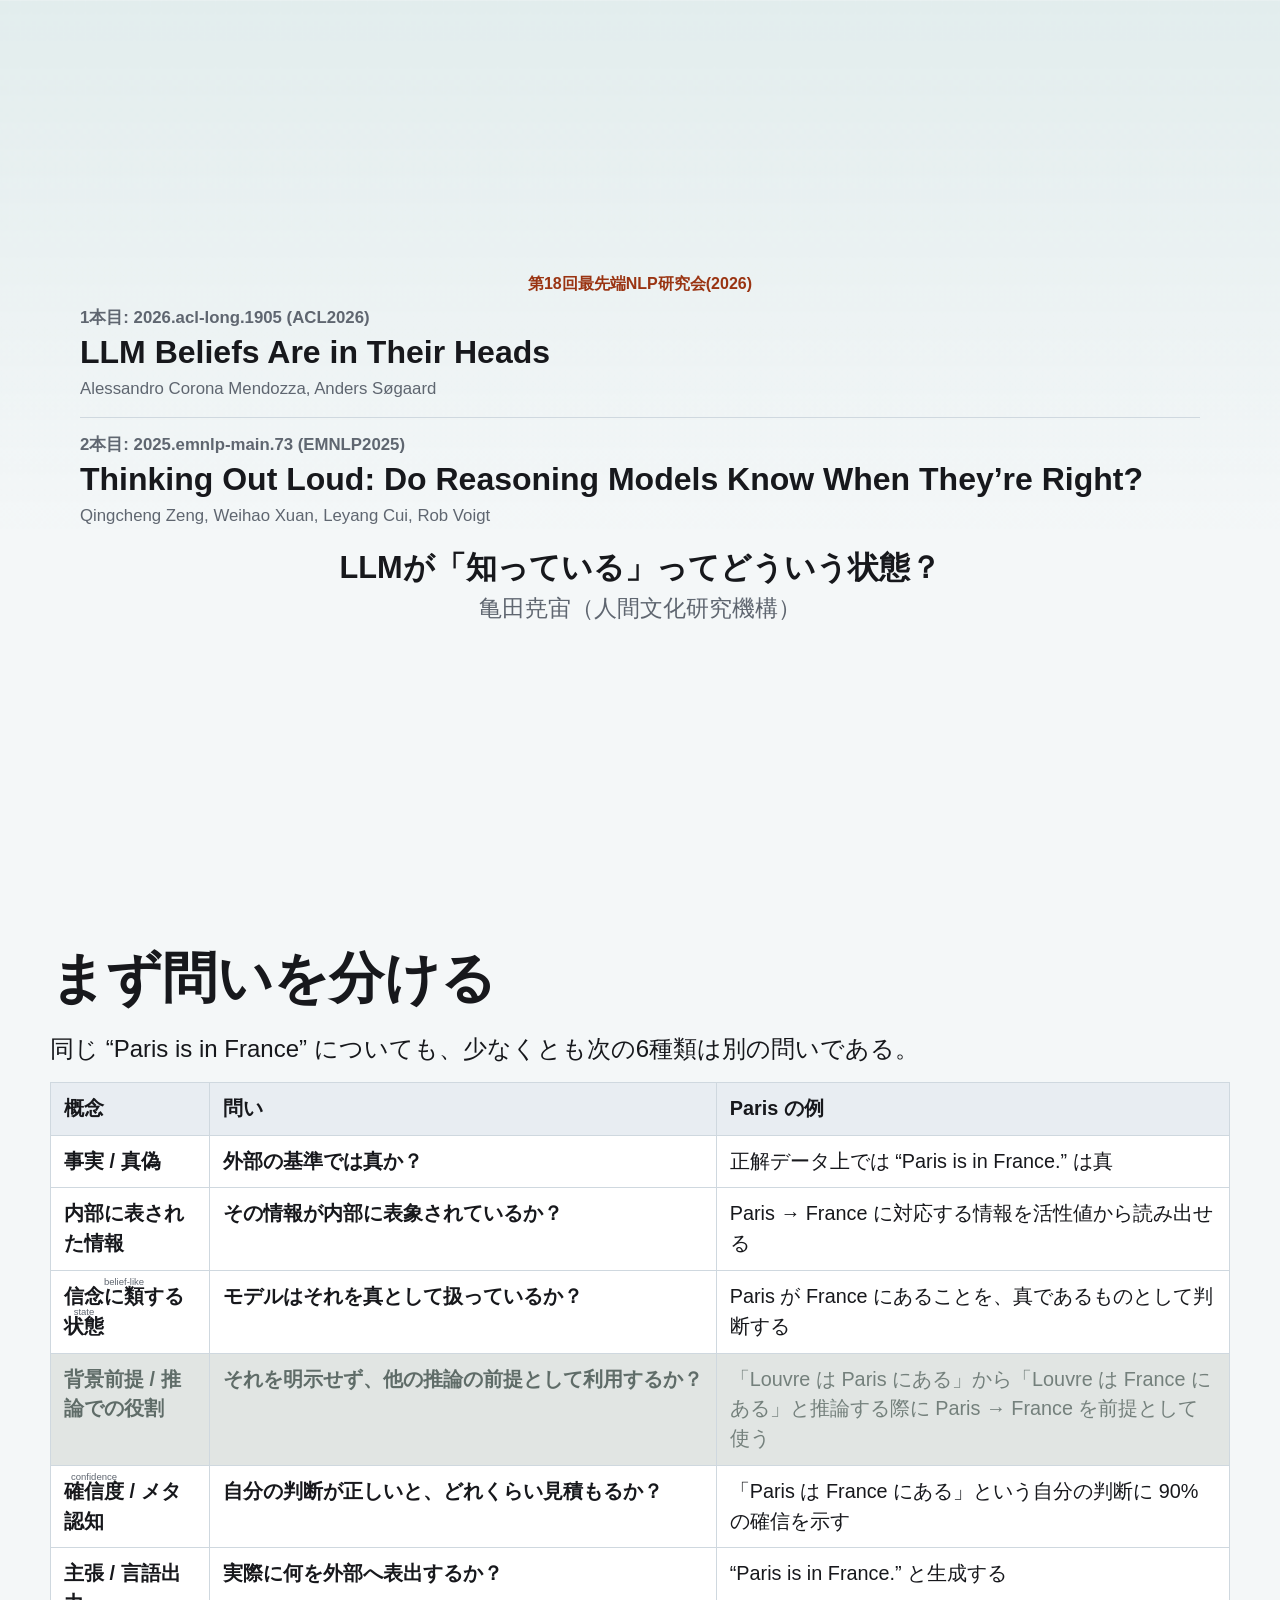
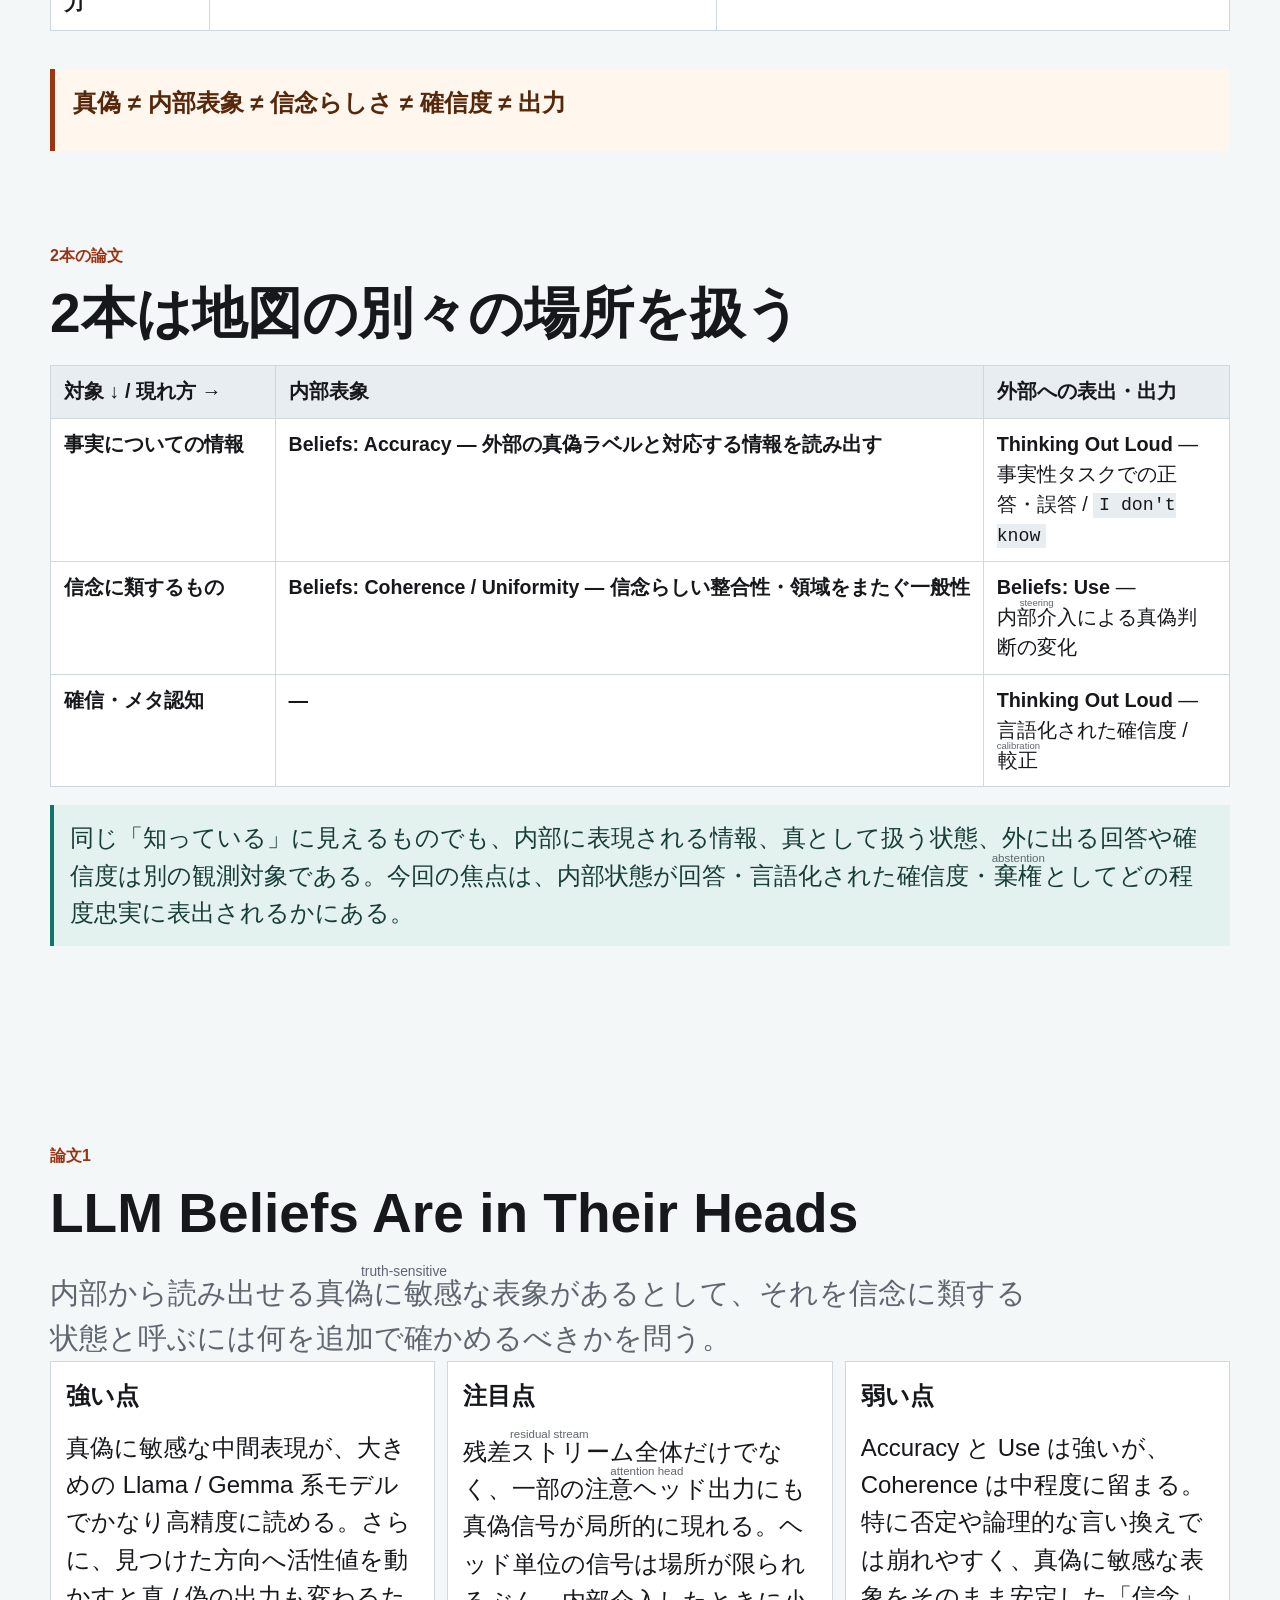
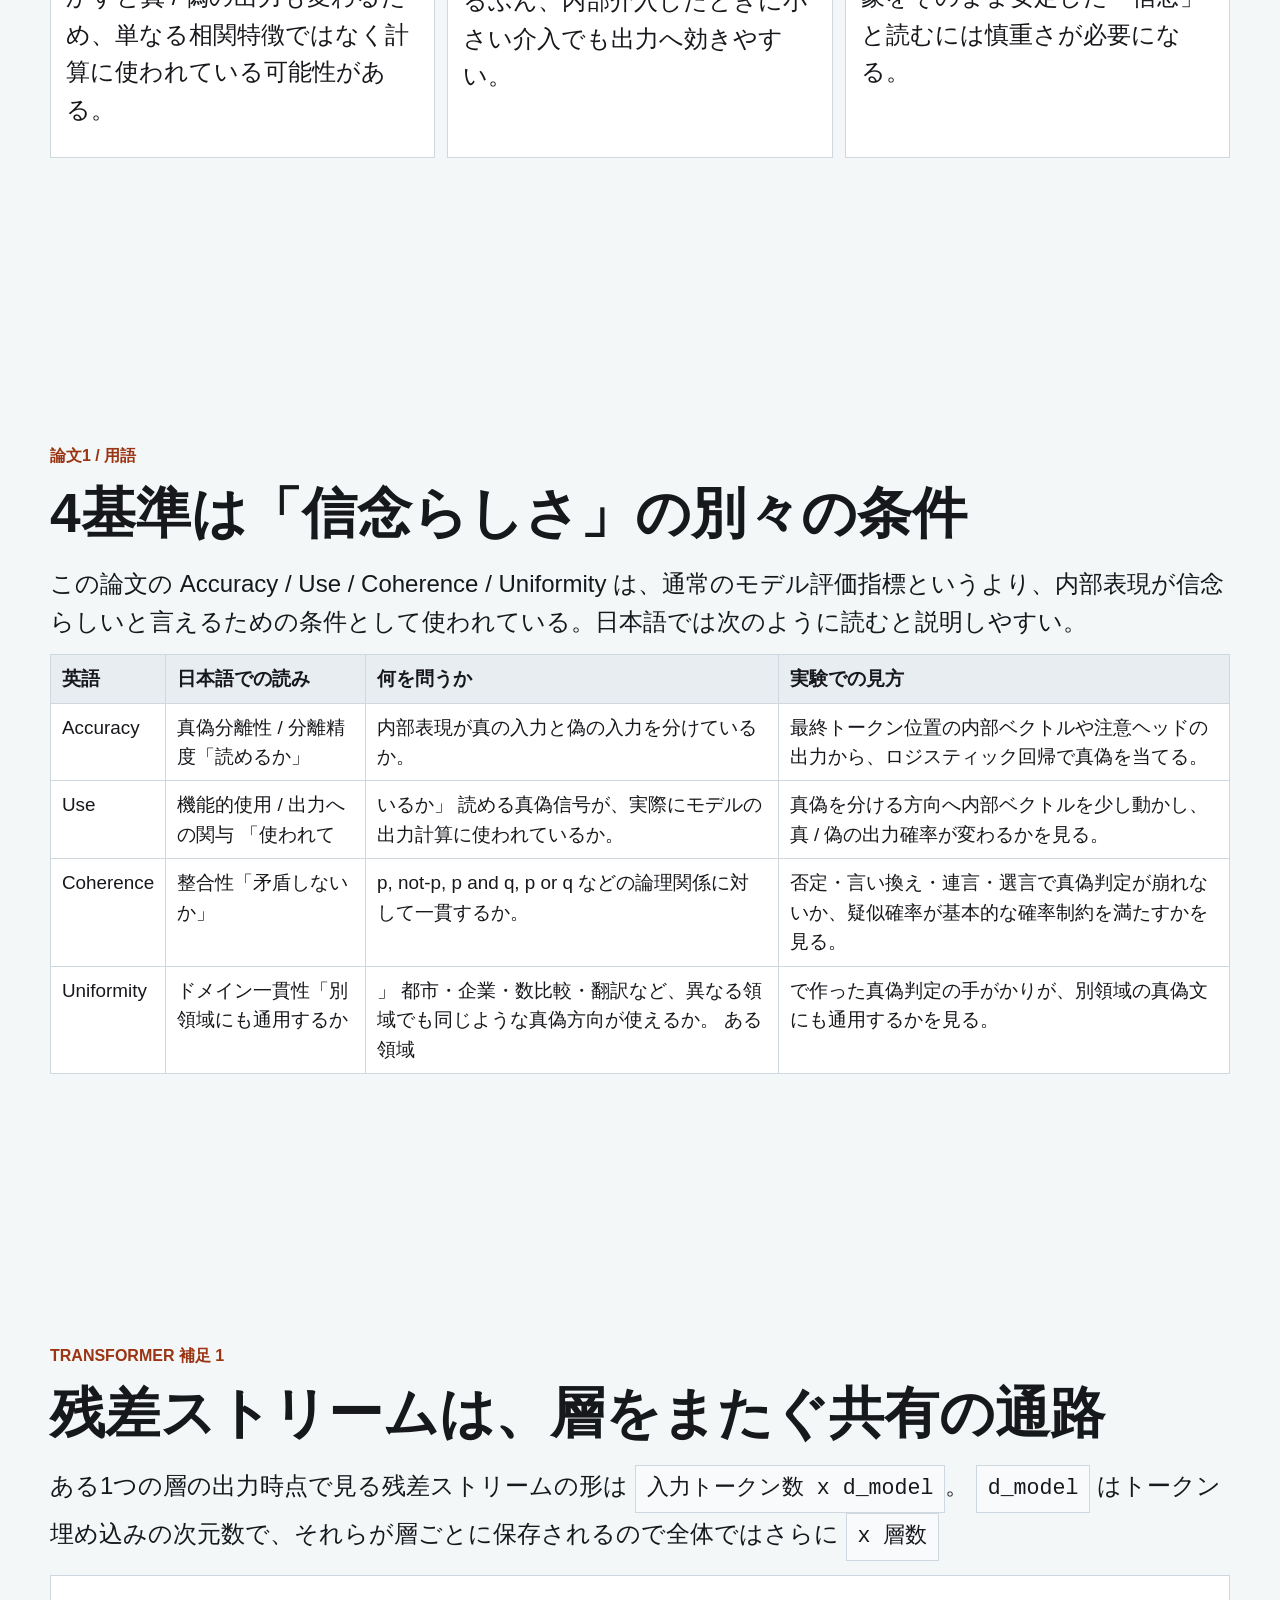
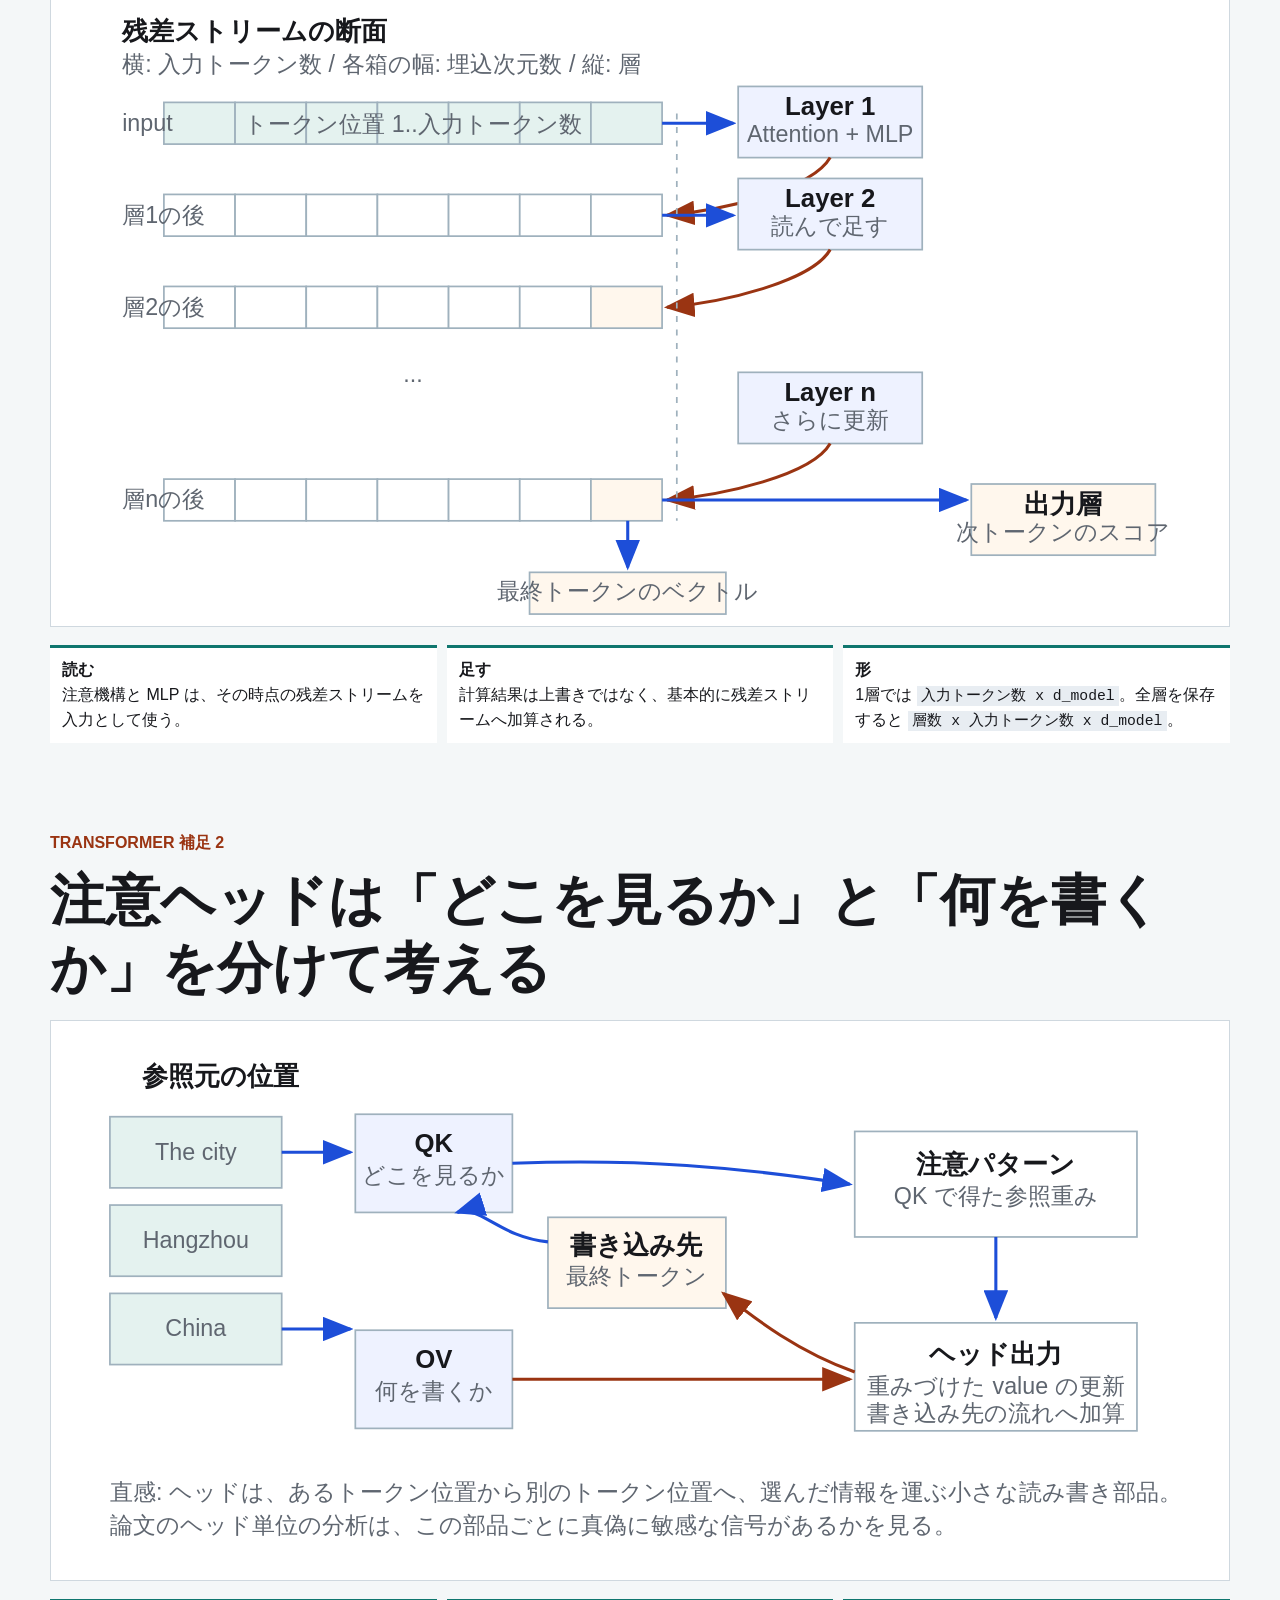
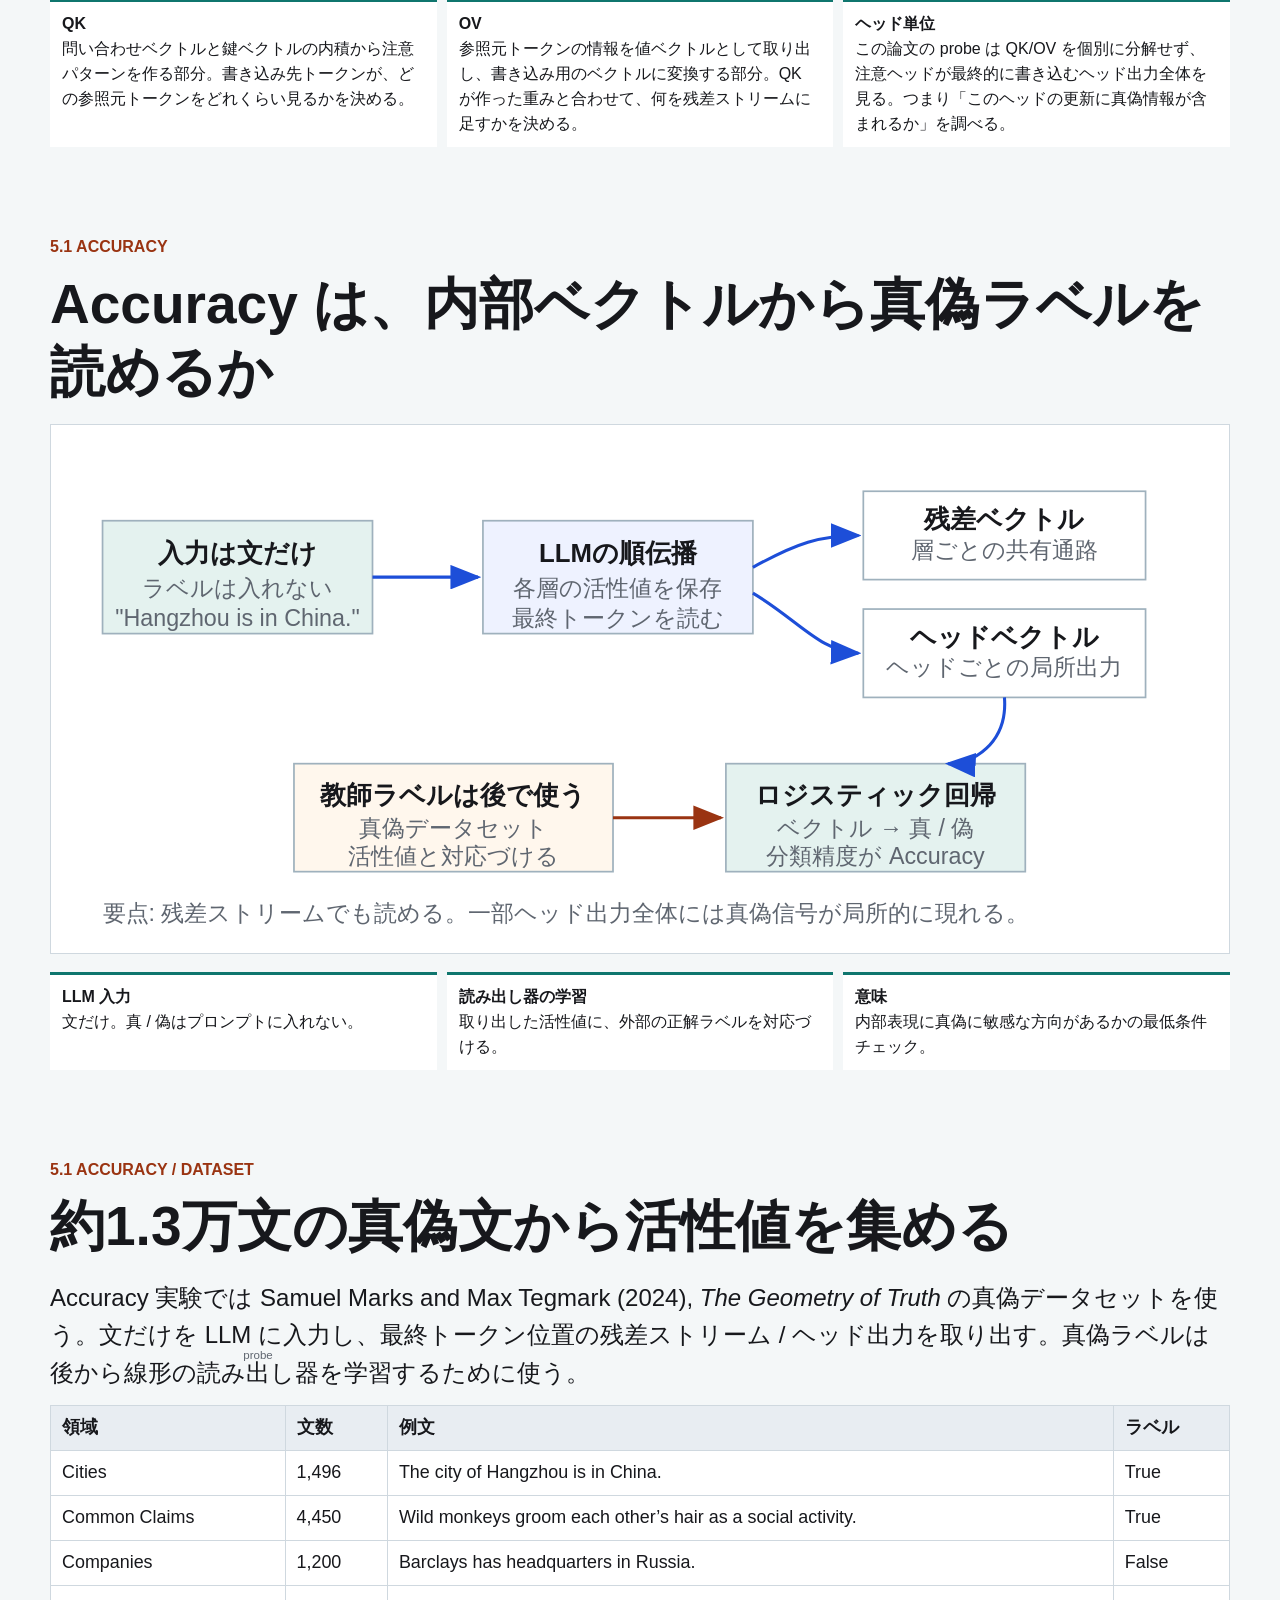
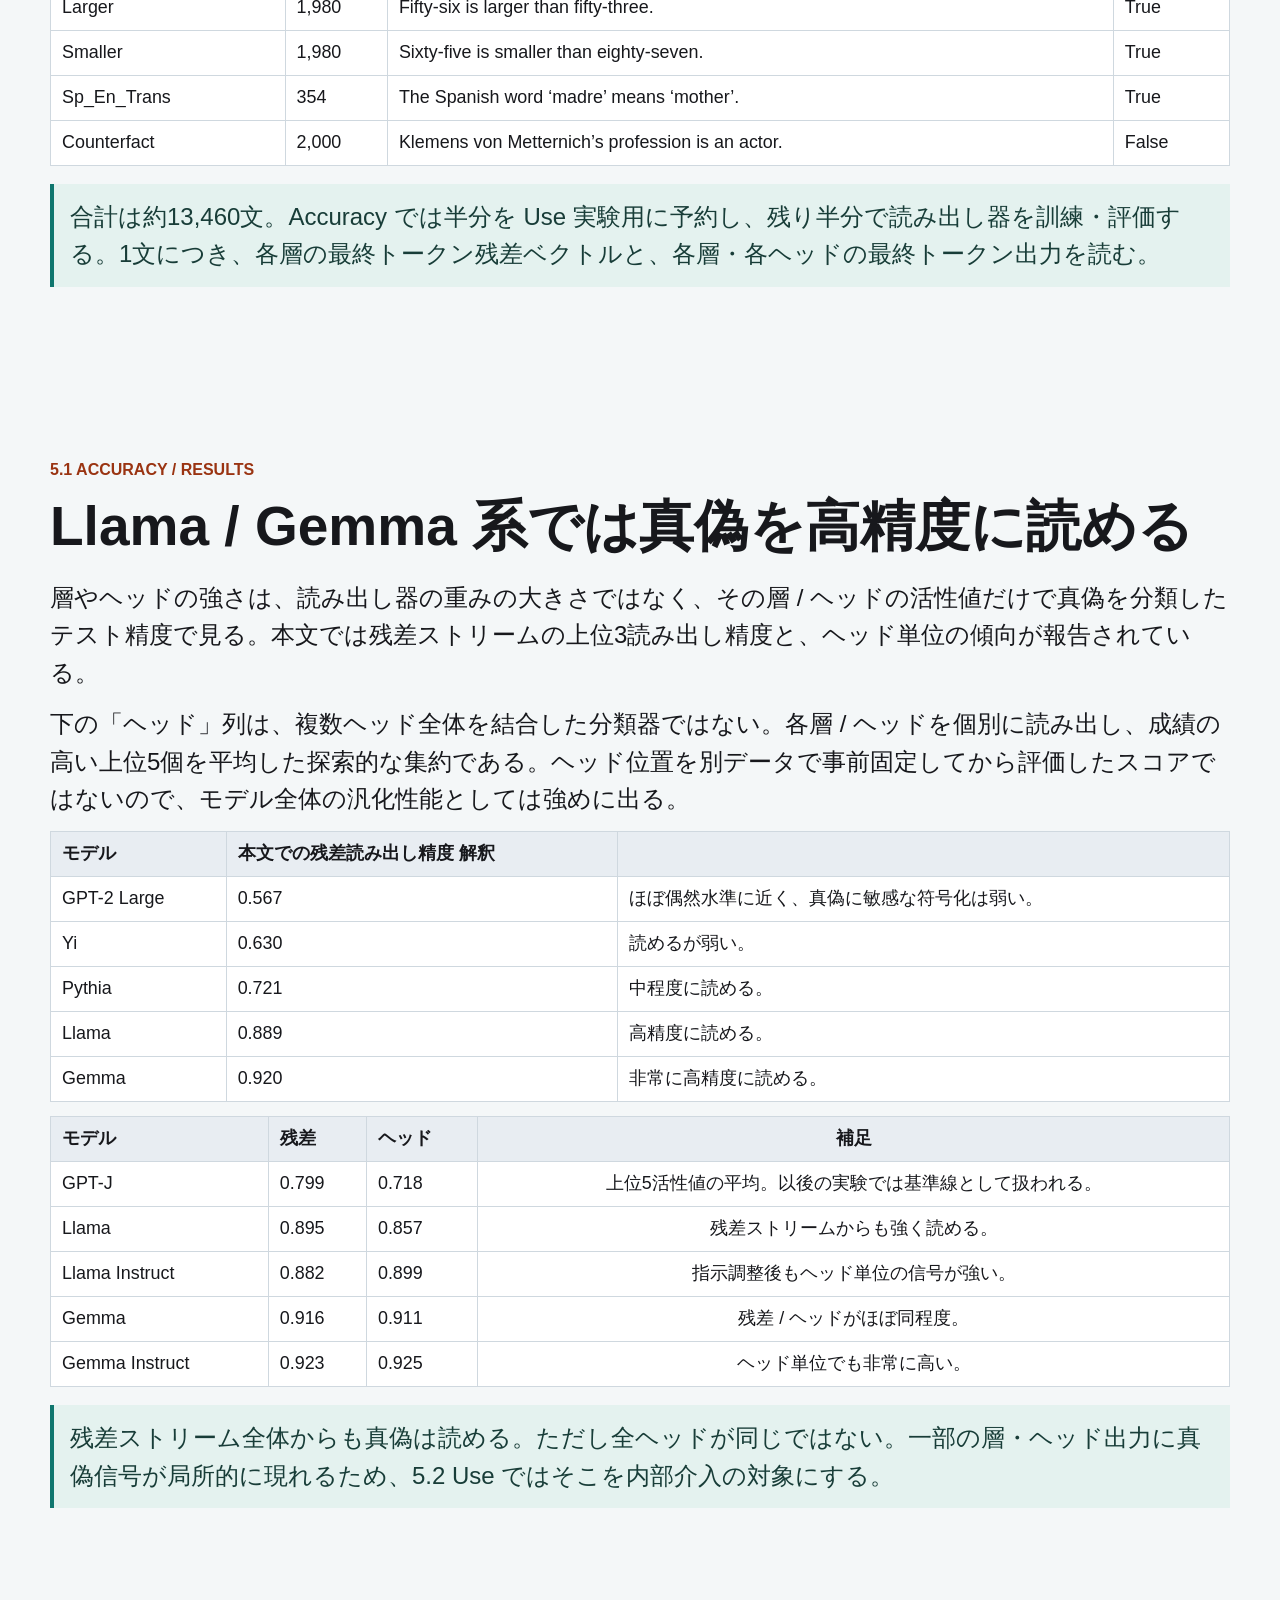
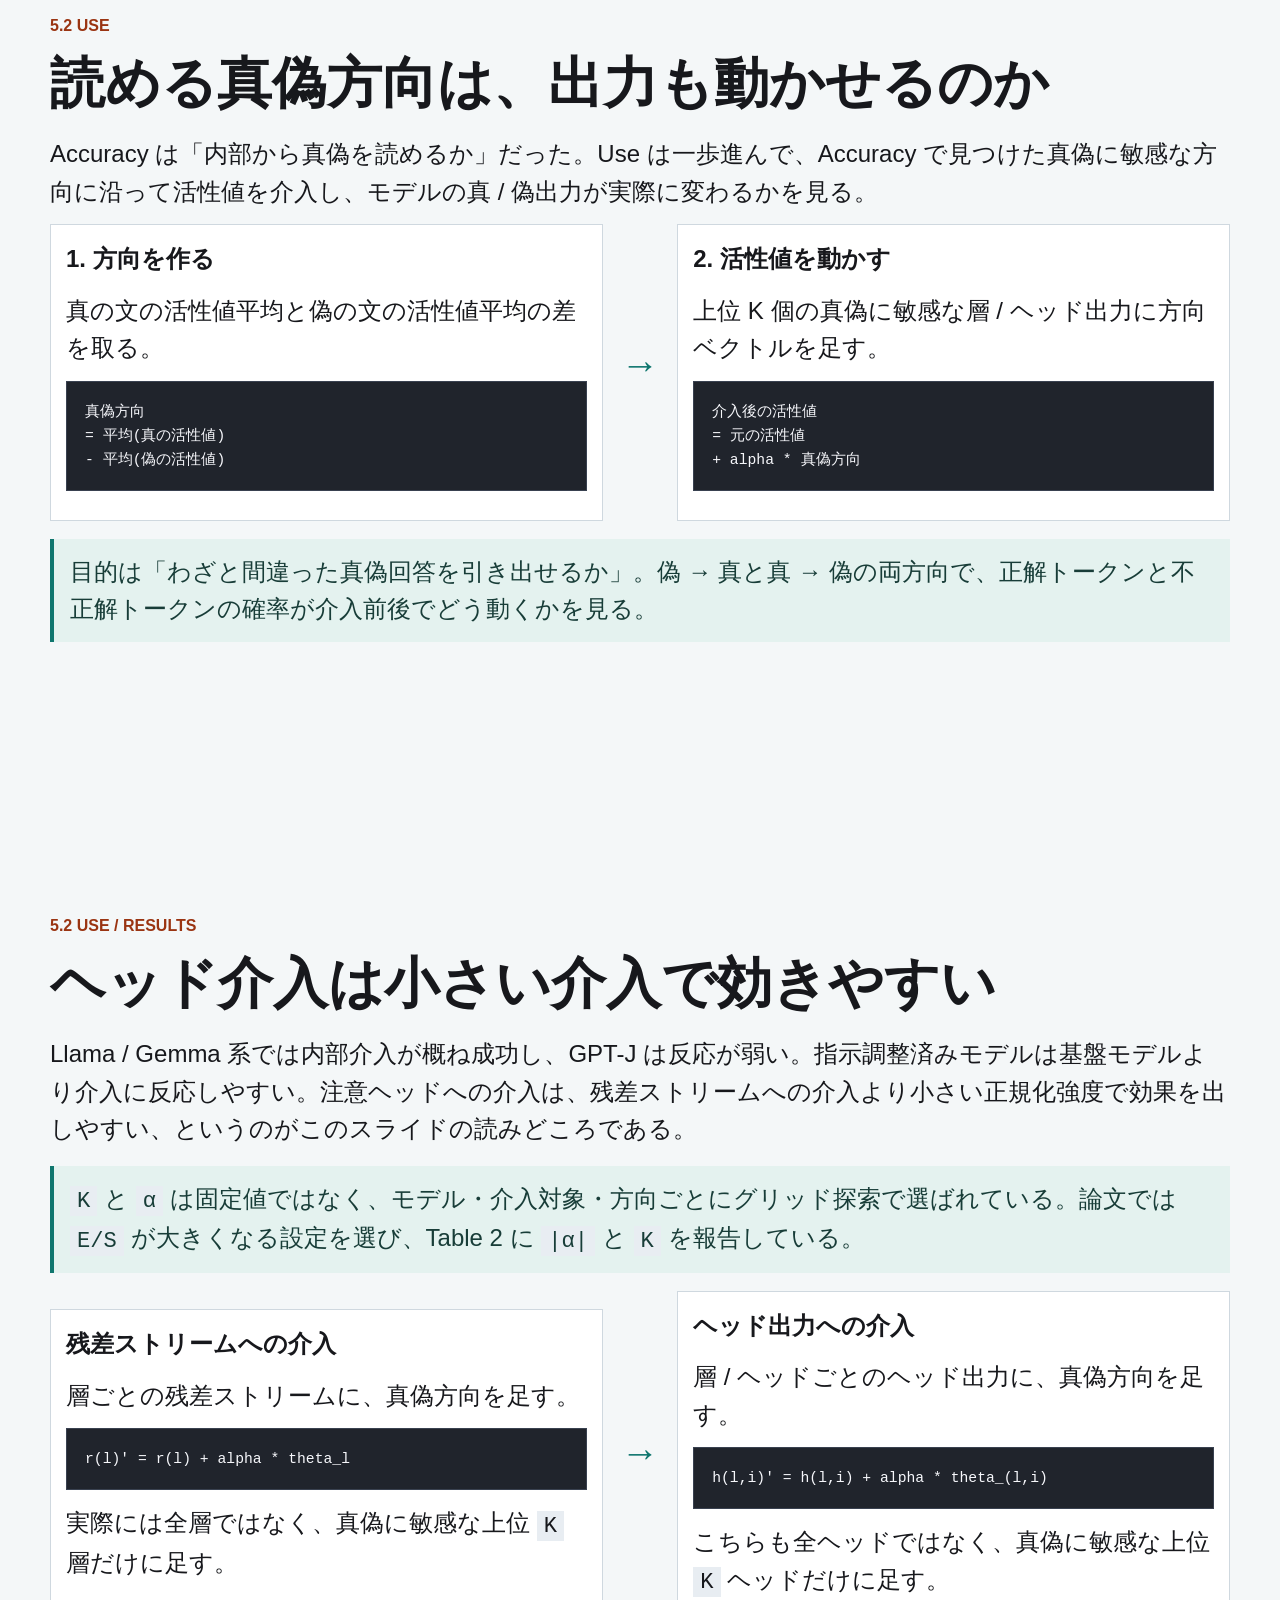
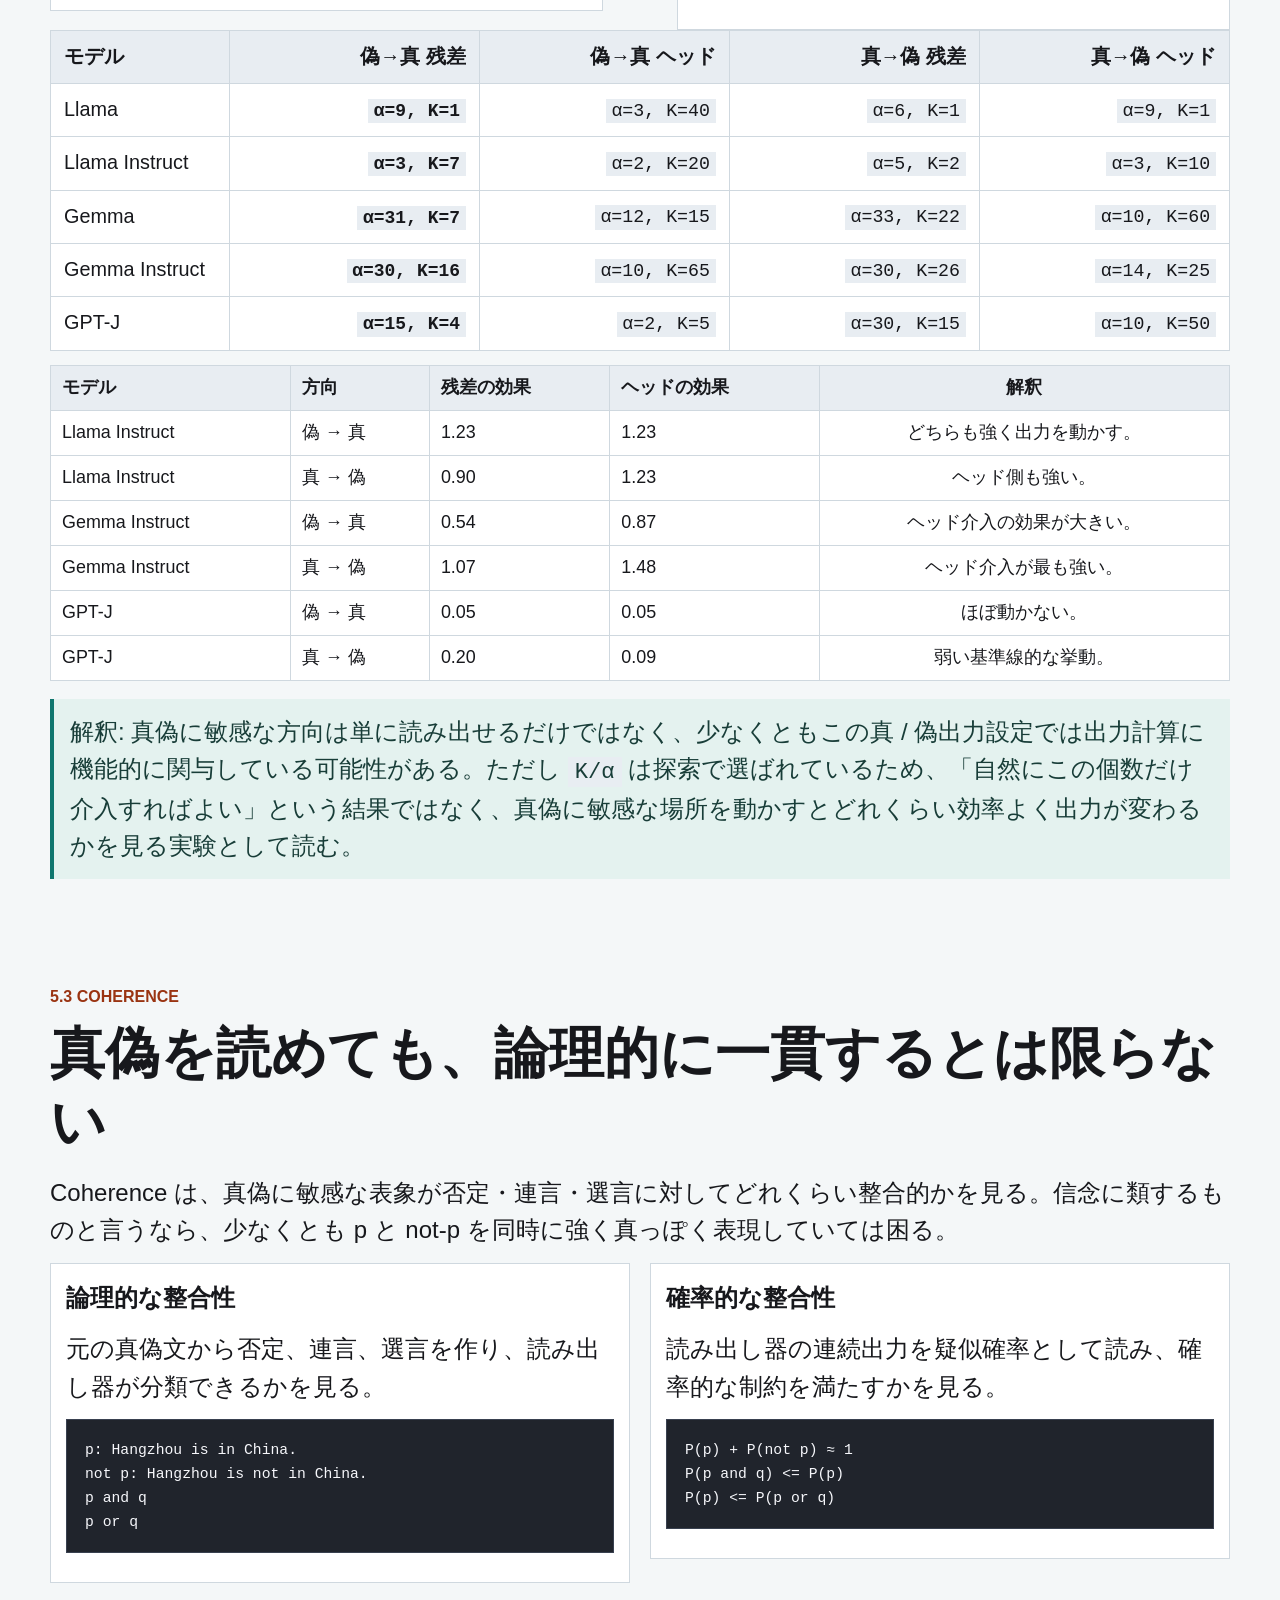
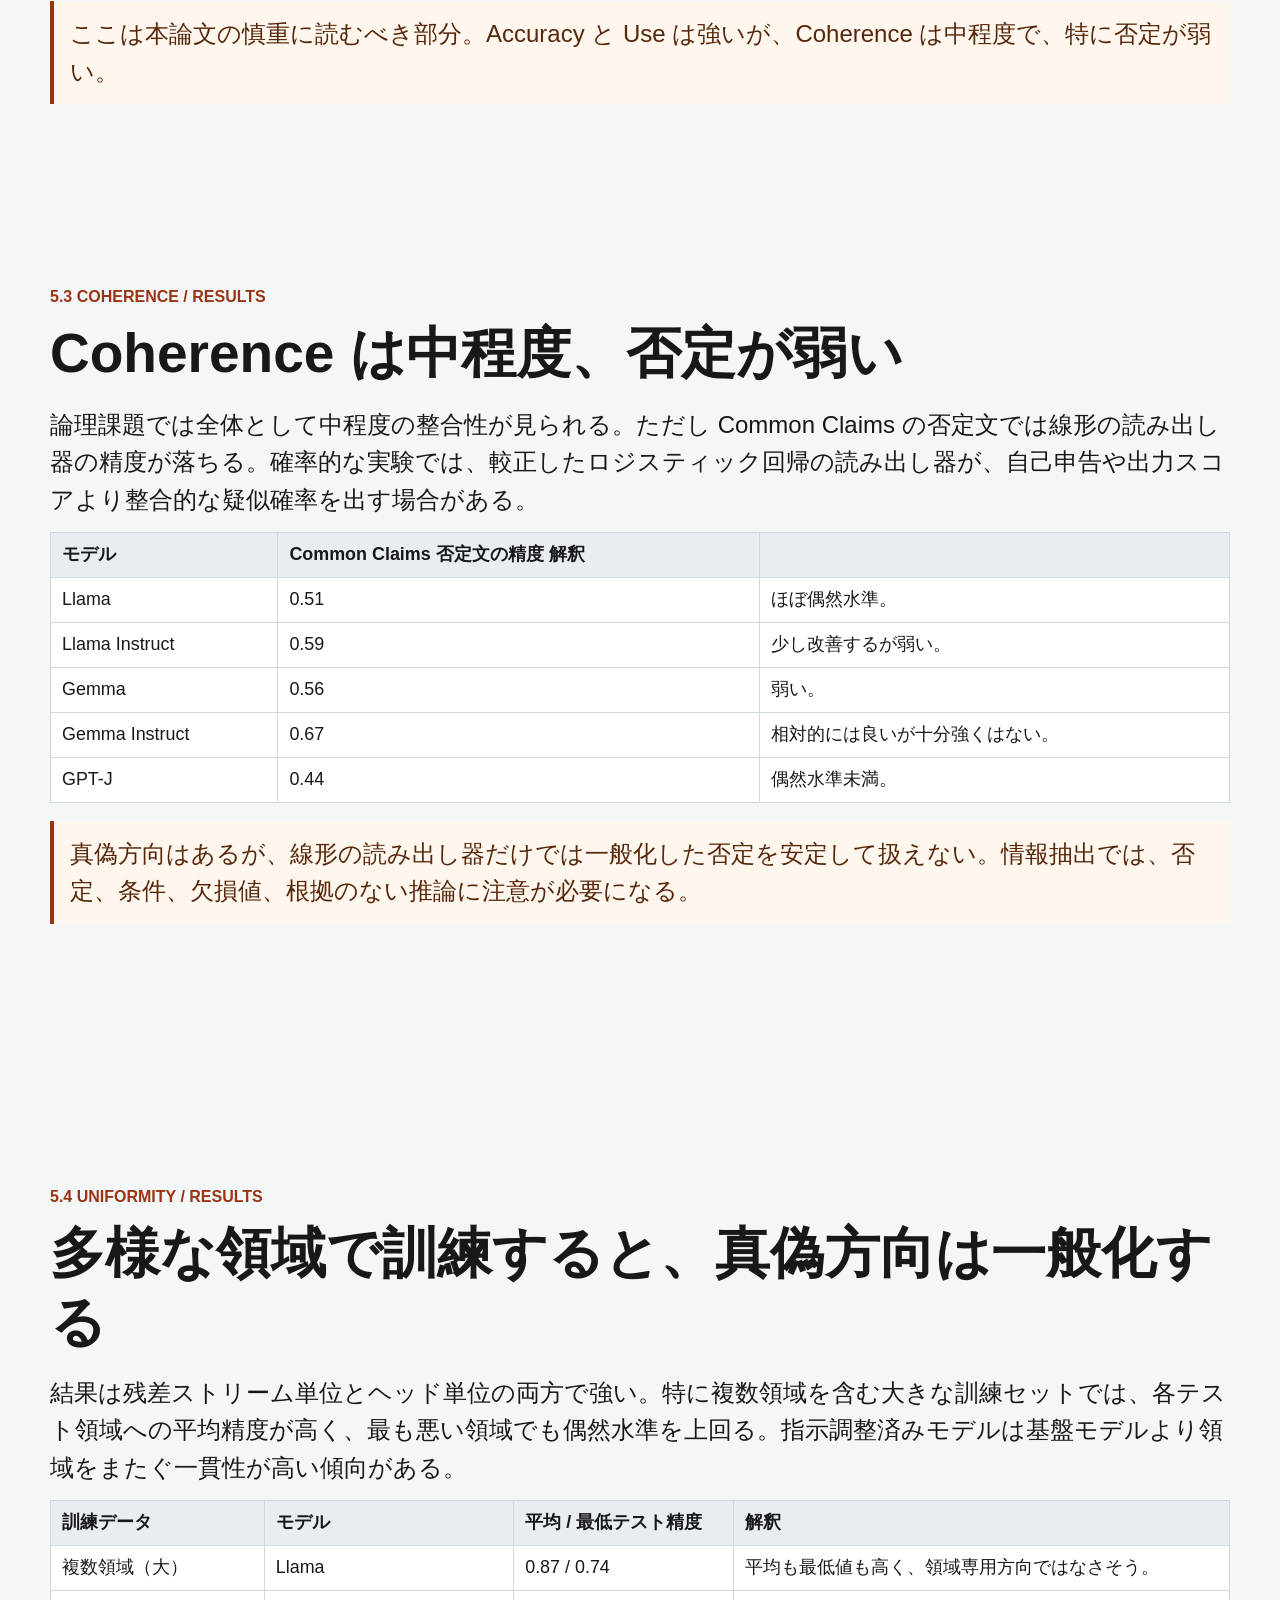
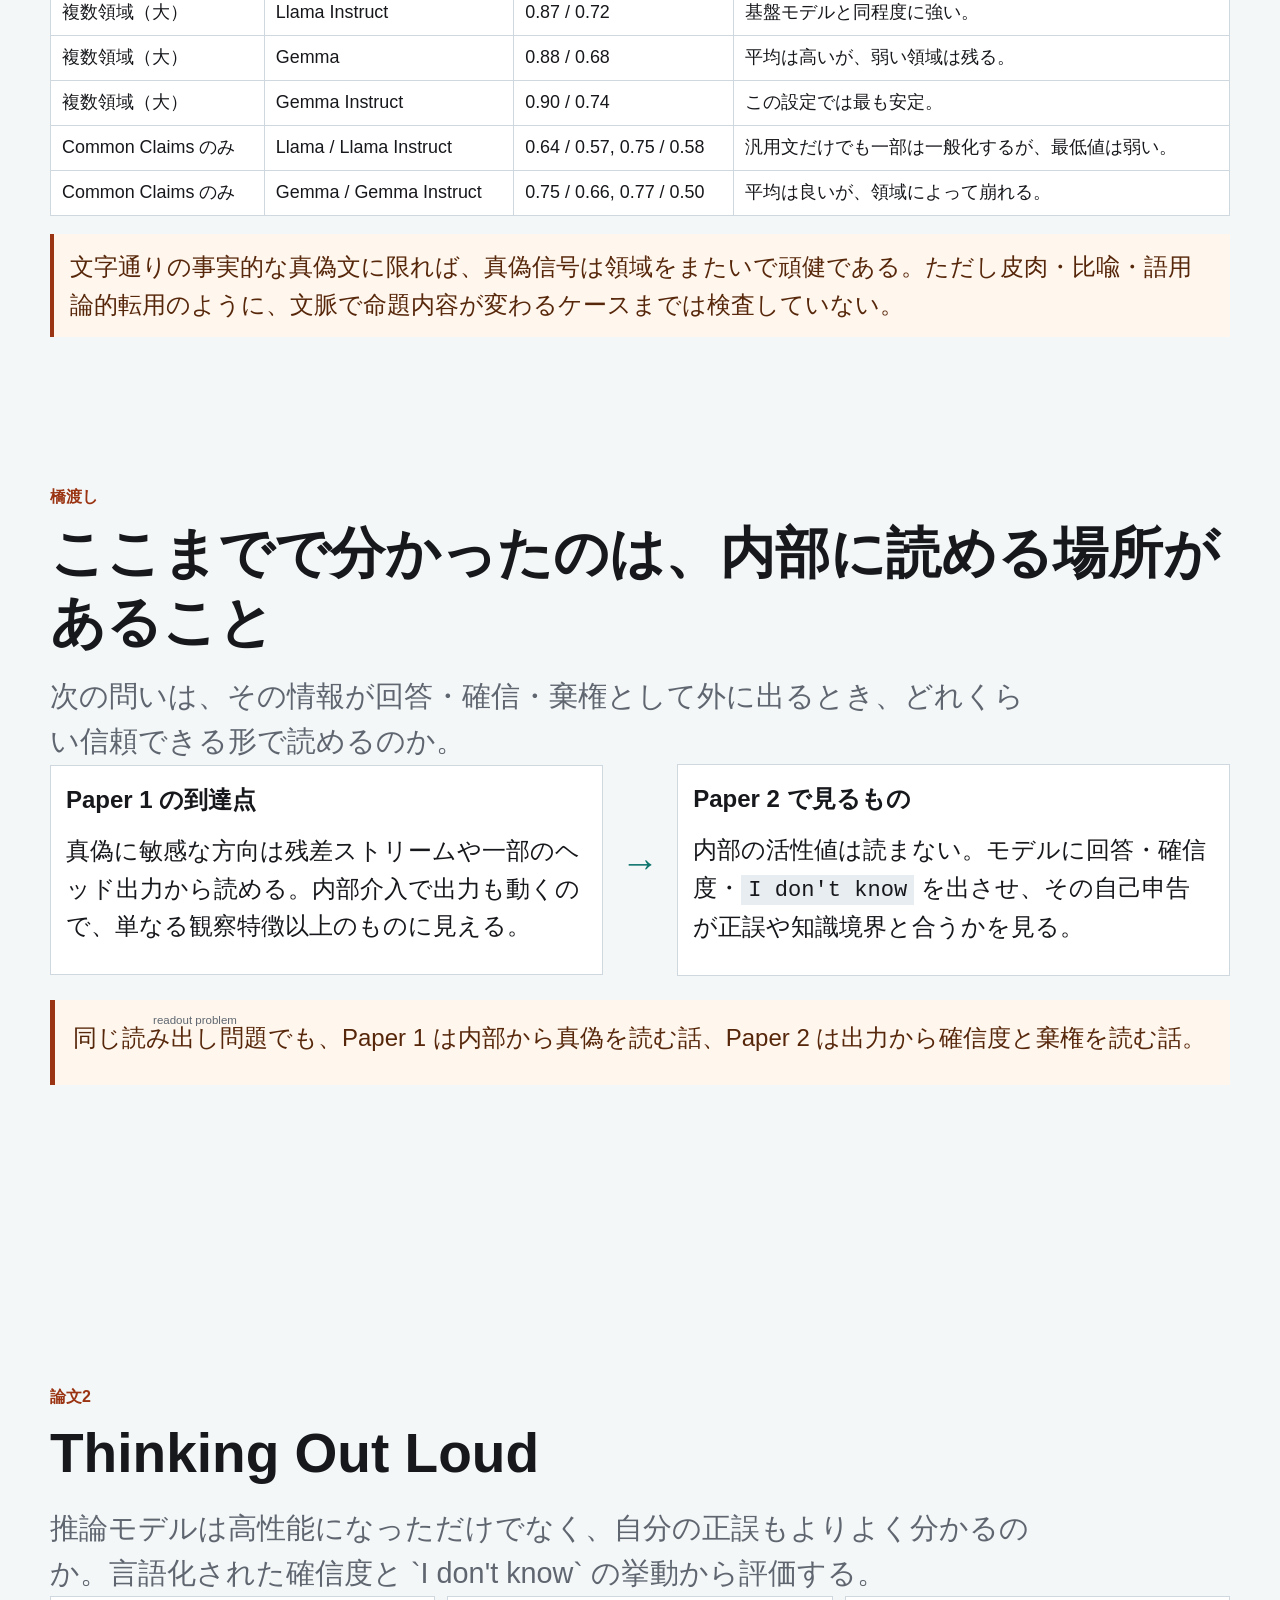
==== commit 414c33e1: "Add related work context to deck" ====
--- a/index.html
+++ b/index.html
@@ -146,7 +146,6 @@
       <span class="title-paper-authors">Qingcheng Zeng, Weihao Xuan, Leyang Cui, Rob Voigt</span>
     </li>
     </ul>
-    <p class="title-draft-note">（まだ作成中です）</p>
   </div>
   <p class="title-subtitle">LLMが「知っている」ってどういう状態？</p>
   <p class="byline">亀田尭宙（人間文化研究機構）</p>
@@ -613,7 +612,7 @@
 <thead>
 <tr>
 <th style="text-align: left;">モデル</th>
-<th style="text-align: left;">本文での残差読み出し精度 読み方</th>
+<th style="text-align: left;">本文での残差読み出し精度 解釈</th>
 <th></th>
 </tr>
 </thead>
@@ -818,7 +817,7 @@
 <th style="text-align: left;">方向</th>
 <th style="text-align: left;">残差の効果</th>
 <th style="text-align: left;">ヘッドの効果</th>
-<th style="text-align: center;">読み方</th>
+<th style="text-align: center;">解釈</th>
 </tr>
 </thead>
 <tbody>
@@ -913,35 +912,35 @@
 <thead>
 <tr>
 <th style="text-align: left;">モデル</th>
-<th style="text-align: left;">Common Claims 否定文の精度 読み</th>
-<th style="text-align: left;">方</th>
+<th style="text-align: left;">Common Claims 否定文の精度 解釈</th>
+<th></th>
 </tr>
 </thead>
 <tbody>
 <tr>
 <td style="text-align: left;">Llama</td>
 <td style="text-align: left;">0.51</td>
-<td style="text-align: left;">ほぼ偶然水準。</td>
+<td>ほぼ偶然水準。</td>
 </tr>
 <tr>
 <td style="text-align: left;">Llama Instruct</td>
 <td style="text-align: left;">0.59</td>
-<td style="text-align: left;">少し改善するが弱い。</td>
+<td>少し改善するが弱い。</td>
 </tr>
 <tr>
 <td style="text-align: left;">Gemma</td>
 <td style="text-align: left;">0.56</td>
-<td style="text-align: left;">弱い。</td>
+<td>弱い。</td>
 </tr>
 <tr>
 <td style="text-align: left;">Gemma Instruct</td>
 <td style="text-align: left;">0.67</td>
-<td style="text-align: left;">相対的には良いが十分強くはない。</td>
+<td>相対的には良いが十分強くはない。</td>
 </tr>
 <tr>
 <td style="text-align: left;">GPT-J</td>
 <td style="text-align: left;">0.44</td>
-<td style="text-align: left;">偶然水準未満。</td>
+<td>偶然水準未満。</td>
 </tr>
 </tbody>
 </table>
@@ -965,7 +964,7 @@
 <th style="text-align: left;">訓練データ</th>
 <th style="text-align: left;">モデル</th>
 <th style="text-align: left;">平均 / 最低テスト精度</th>
-<th style="text-align: left;">読み方</th>
+<th style="text-align: left;">解釈</th>
 </tr>
 </thead>
 <tbody>
@@ -1179,7 +1178,7 @@
 <th style="text-align: left;">Acc ↑</th>
 <th style="text-align: left;">ECE ↓</th>
 <th style="text-align: left;">AUROC ↑</th>
-<th style="text-align: left;">読み方</th>
+<th style="text-align: left;">解釈</th>
 </tr>
 </thead>
 <tbody>
@@ -1262,7 +1261,7 @@
 <th style="text-align: left;">未回答: Instruct</th>
 <th style="text-align: left;">推論SFT</th>
 <th style="text-align: left;">推論RL</th>
-<th style="text-align: left;">読み方</th>
+<th style="text-align: left;">解釈</th>
 </tr>
 </thead>
 <tbody>
@@ -1375,7 +1374,7 @@
   </table>
 </div>
 <div class="note warn">
-<p>読み方: 小〜中規模の推論モデルは、<code>I don't know</code> を減らして答えに行く。しかし追加で答えた問題の精度は 2〜4% 程度で、ECE も高い。推論は「考えて答える」力を上げるが、「知らないときに止まる」力を自動的に上げるわけではない。</p>
+<p>解釈: 小〜中規模の推論モデルは、<code>I don't know</code> を減らして答えに行く。しかし追加で答えた問題の精度は 2〜4% 程度で、ECE も高い。推論は「考えて答える」力を上げるが、「知らないときに止まる」力を自動的に上げるわけではない。</p>
 </div>
 </section>
 </section>
@@ -1401,29 +1400,93 @@
 </div>
 </section>
 </section>
-<section class="screen">
+<section class="flow">
+<div class="kicker">
+<p>発展</p>
+</div>
+<section id="周辺研究" class="level2">
+<h2>周辺研究</h2>
+<div class="lead">
+<p>周辺研究は「確信度・棄権を学習対象にする」方向へ伸びている。確認できる引用関係と、今回の2論文から見た接続を分けて読む。</p>
+</div>
+<div class="compact-table data-table">
+<table>
+<colgroup>
+<col style="width: 33%" />
+<col style="width: 33%" />
+<col style="width: 33%" />
+</colgroup>
+<thead>
+<tr>
+<th>方向</th>
+<th>例</th>
+<th>引用関係・接続</th>
+</tr>
+</thead>
+<tbody>
+<tr>
+<td>推論訓練の副作用を見る</td>
+<td><a href="https://arxiv.org/abs/2505.13988">Hallucination Tax of RFT</a></td>
+<td><code>Thinking Out Loud</code> 初版より後発。EMNLP版では引用される。前者が広い比較・診断、こちらは RFT と解けない数学問題に絞った介入可能な副作用分析。</td>
+</tr>
+<tr>
+<td>確信度を報酬に入れる</td>
+<td><a href="https://aclanthology.org/2026.acl-long.520/">Confidence Dichotomy / CAR</a> / <a href="https://arxiv.org/abs/2507.16806">RLCR</a></td>
+<td><code>Confidence Dichotomy</code> は <code>Thinking Out Loud</code>、Hallucination Tax、RLCR を参照。単一回答の確信度から、検索・検証ツールを使う agent の確信度へ拡張する。</td>
+</tr>
+<tr>
+<td>根拠つき検証に分ける</td>
+<td><a href="https://aclanthology.org/2026.acl-long.1468/">Grounded claim factuality</a> / <a href="https://aclanthology.org/2021.findings-emnlp.164/">ContractNLI</a></td>
+<td>直接の引用関係というより設計上の接続。自己申告の確信度に頼らず、claim と evidence span の支持・反証・不在を別タスクとして判定する。</td>
+</tr>
+<tr>
+<td>内部表象の読み方を変える</td>
+<td><a href="https://aclanthology.org/2026.acl-long.2073/">Truth as a Trajectory</a></td>
+<td><code>LLM Beliefs</code> と truth direction / probing の系譜を共有し、ある層の一点ではなく層間の変化として真偽や推論妥当性を見る。</td>
+</tr>
+<tr>
+<td>軽い post-training で試す</td>
+<td><a href="https://arxiv.org/abs/2106.09685">LoRA</a> / <a href="https://arxiv.org/abs/2305.14314">QLoRA</a> / <a href="https://arxiv.org/abs/2305.18290">DPO</a> / <a href="https://arxiv.org/abs/2403.07691">ORPO</a> / <a href="https://arxiv.org/abs/2402.01306">KTO</a> / <a href="https://arxiv.org/abs/2405.14734">SimPO</a></td>
+<td>直接の引用関係ではなく実験手段。重い RL まで行かず、正答率・確信度・棄権のどれが動くかを少量データや選好最適化で比較できる。</td>
+</tr>
+</tbody>
+</table>
+</div>
+<div class="note warn">
+<p>確認した範囲: 引用関係が強いのは上の2行。下の3行は、今回の発表から見た発展先として置いている。</p>
+</div>
+</section>
+</section>
+<section class="flow">
 <div class="kicker">
 <p>まとめ</p>
 </div>
-<section id="今日のまとめ" class="level2">
-<h2>今日のまとめ</h2>
+<section id="つの論文を読んで" class="level2">
+<h2>2つの論文を読んで</h2>
 <div class="lead">
-<p>今日の結論は、LLMが「知っているか」を一語で判定しないこと。内部に読める真偽情報があること、真として使われること、確信や棄権として外に出ることは、それぞれ別に確かめる必要がある。</p>
-</div>
-<div class="three-col">
-<div class="panel">
-<p><strong>地図を固定する</strong></p>
-<p>真偽 / 内部表象 / 信念に類する状態 / 確信度 / 出力を分ける。論文間の違いも、評価指標の違いも、まずこの地図に置くと読みやすい。</p>
-</div>
-<div class="panel">
-<p><strong>内部について</strong></p>
-<p>Paper 1 では真偽に敏感な方向はかなり読めるし、出力も動かせる。ただし否定や整合性で弱さが残るので、「信念」と呼ぶには条件つきで読む。</p>
-</div>
-<div class="panel">
-<p><strong>外への出方について</strong></p>
-<p>Paper 2 では推論訓練で確信度の較正がよくなる場面がある一方、事実性では <code>I don't know</code> が出にくくなる。出力経路は訓練と聞き方で変わる。</p>
-</div>
-</div>
+<p>「知っていること」の周りで、内部に読める真偽情報があること、真として使われること、確信や棄権として外に出ることは、それぞれ別に確かめる必要がある。確かめ方と確かめられるものの特性、その際に比較するモデルとしてどういうものを選べるかという実践がわかった。</p>
+</div>
+<section id="全体像" class="level3">
+<h3>全体像</h3>
+<ul>
+<li>「知っている」を一枚岩にせず、真偽、内部表象、信念らしさ、確信度、出力に分けて見る。</li>
+<li>Paper 1 は、内部の活性値から真偽情報を読めるか、その方向が出力計算にも使われているかを見る。</li>
+<li>Paper 1 の強い点は Accuracy / Use / Uniformity。弱い点は Coherence、特に否定。でも、まあそれは語用上当然な気もする。</li>
+<li>Paper 2 は、内部を直接読まず、モデルが外に出す回答・確信度・<code>I don't know</code> が正誤と合うかを見る。</li>
+<li>推論訓練は、数学・科学QA・一般推論では精度と確信度較正を改善しやすいが、事実性タスクでは、推論モデルが <code>I don't know</code> と言いにくくなり、知識境界の認識が弱まる場合がある。</li>
+<li>実践的には、モデル比較では「サイズ」「系列」「追加訓練の種類」を分けて見る必要がある。</li>
+</ul>
+</section>
+<section id="細かい論点など" class="level3">
+<h3>細かい論点など</h3>
+<ul>
+<li>Paper 1 の probing 自体はかなり標準的。固定したモデルの中間活性から、線形分類器、主にロジスティック回帰、で真偽ラベルを読む。</li>
+<li>特殊なのは、真偽が読めるかだけでなく、それが出力に使われるか、論理的に整合するか、領域を越えて保たれるかまで、信念らしさの条件として分けている点。</li>
+<li>注意ヘッド出力を個別に見ることで、残差ストリームより局所的で介入しやすい真偽情報の場所を探している。</li>
+<li>Paper 2 は内部を直接読まず、外に出た回答、確信度、棄権を見る。推論訓練は推論課題の較正を改善しても、事実性では「分からない」と言う力を弱める場合がある。</li>
+<li>次に試すなら、重い RL だけでなく、LoRA / QLoRA による SFT や、DPO / ORPO / KTO / SimPO などの軽量な post-training で、正答率・確信度・棄権のどれが動くかを比較できる。</li>
+</ul>
+</section>
 </section>
 </section>
     </main>
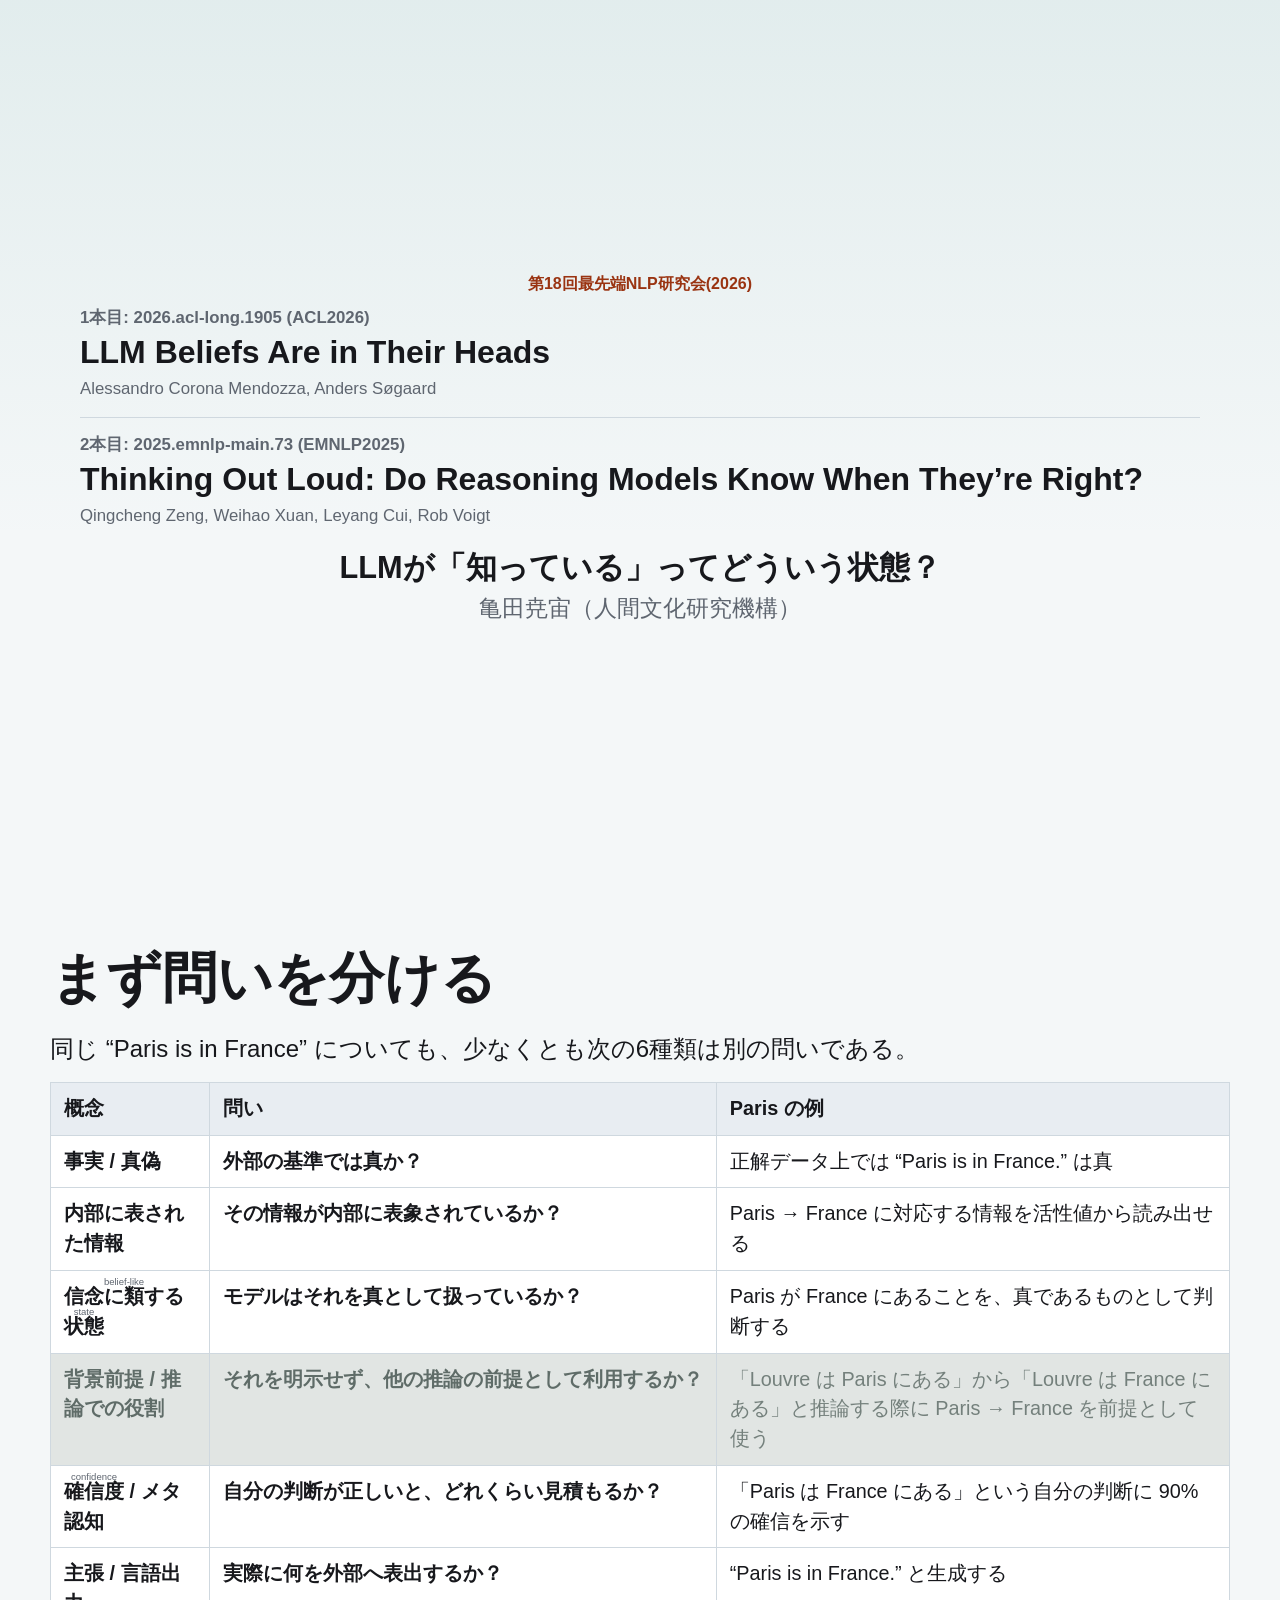
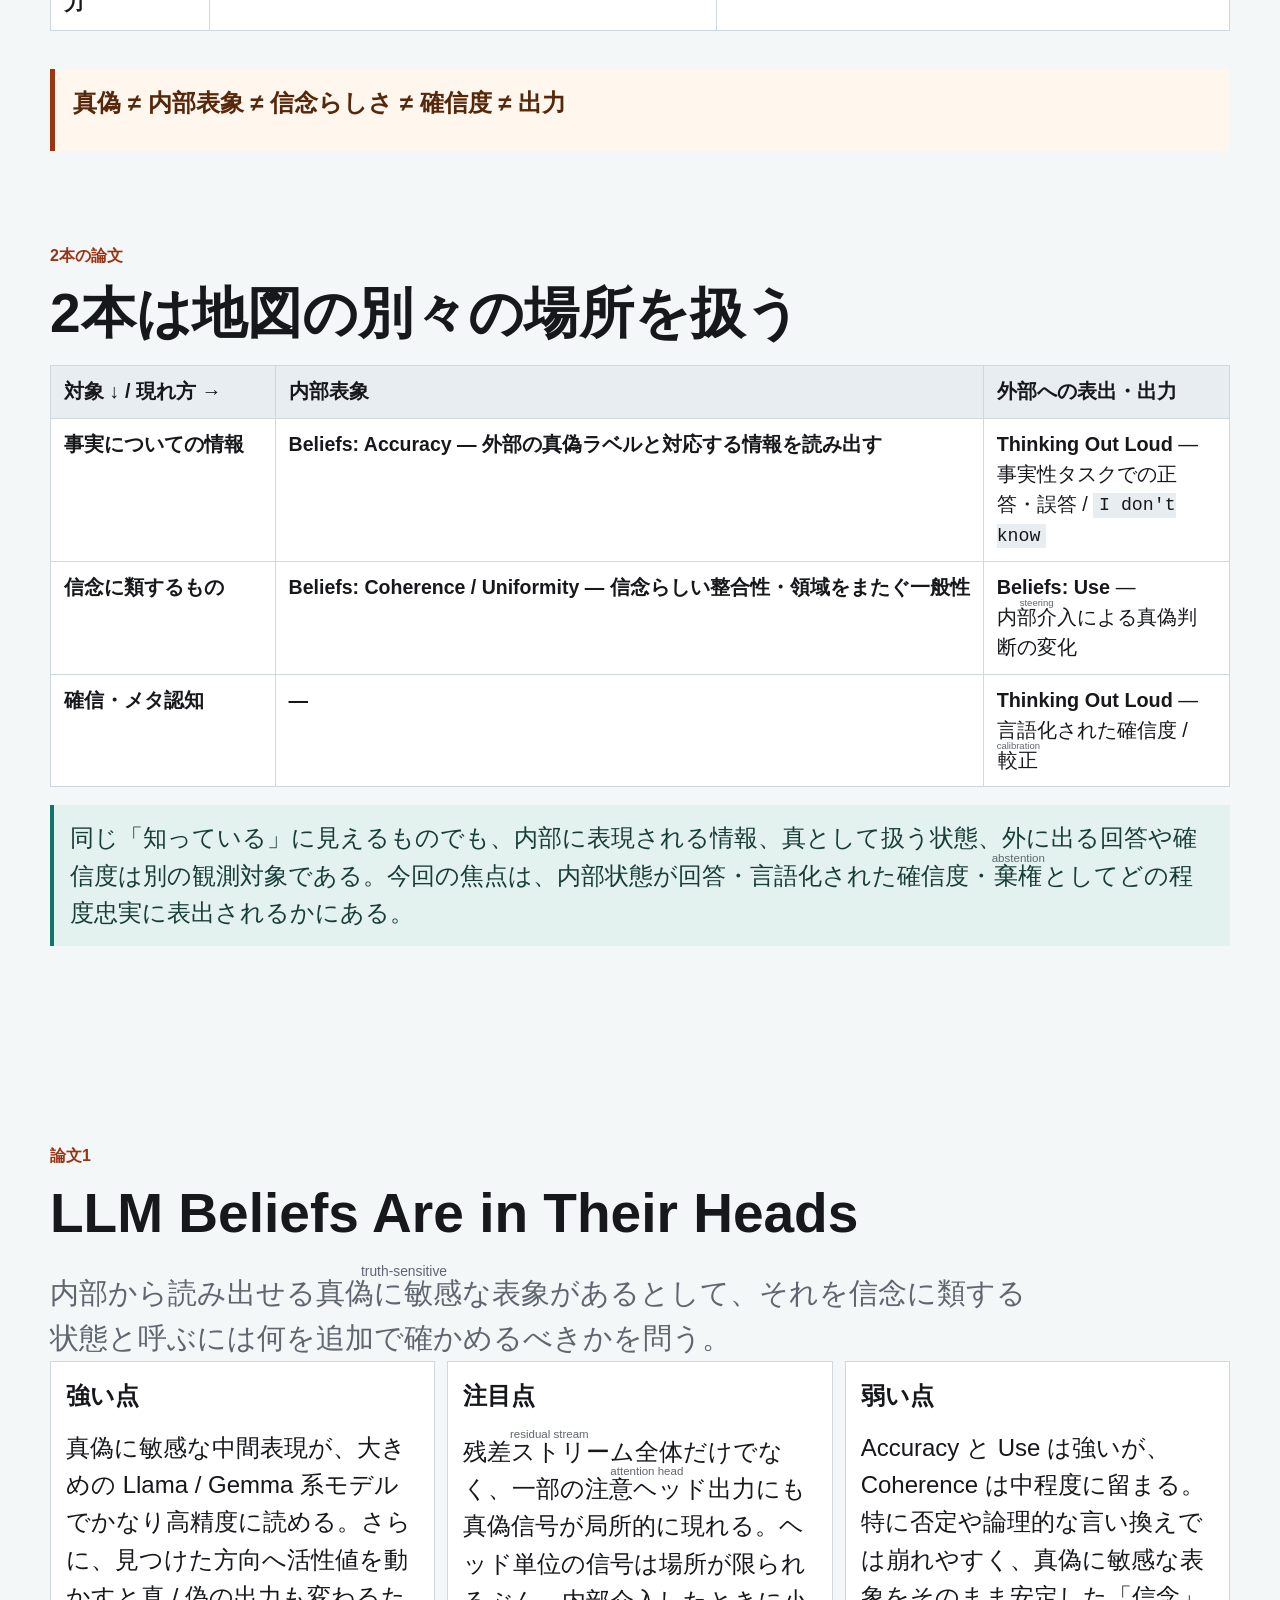
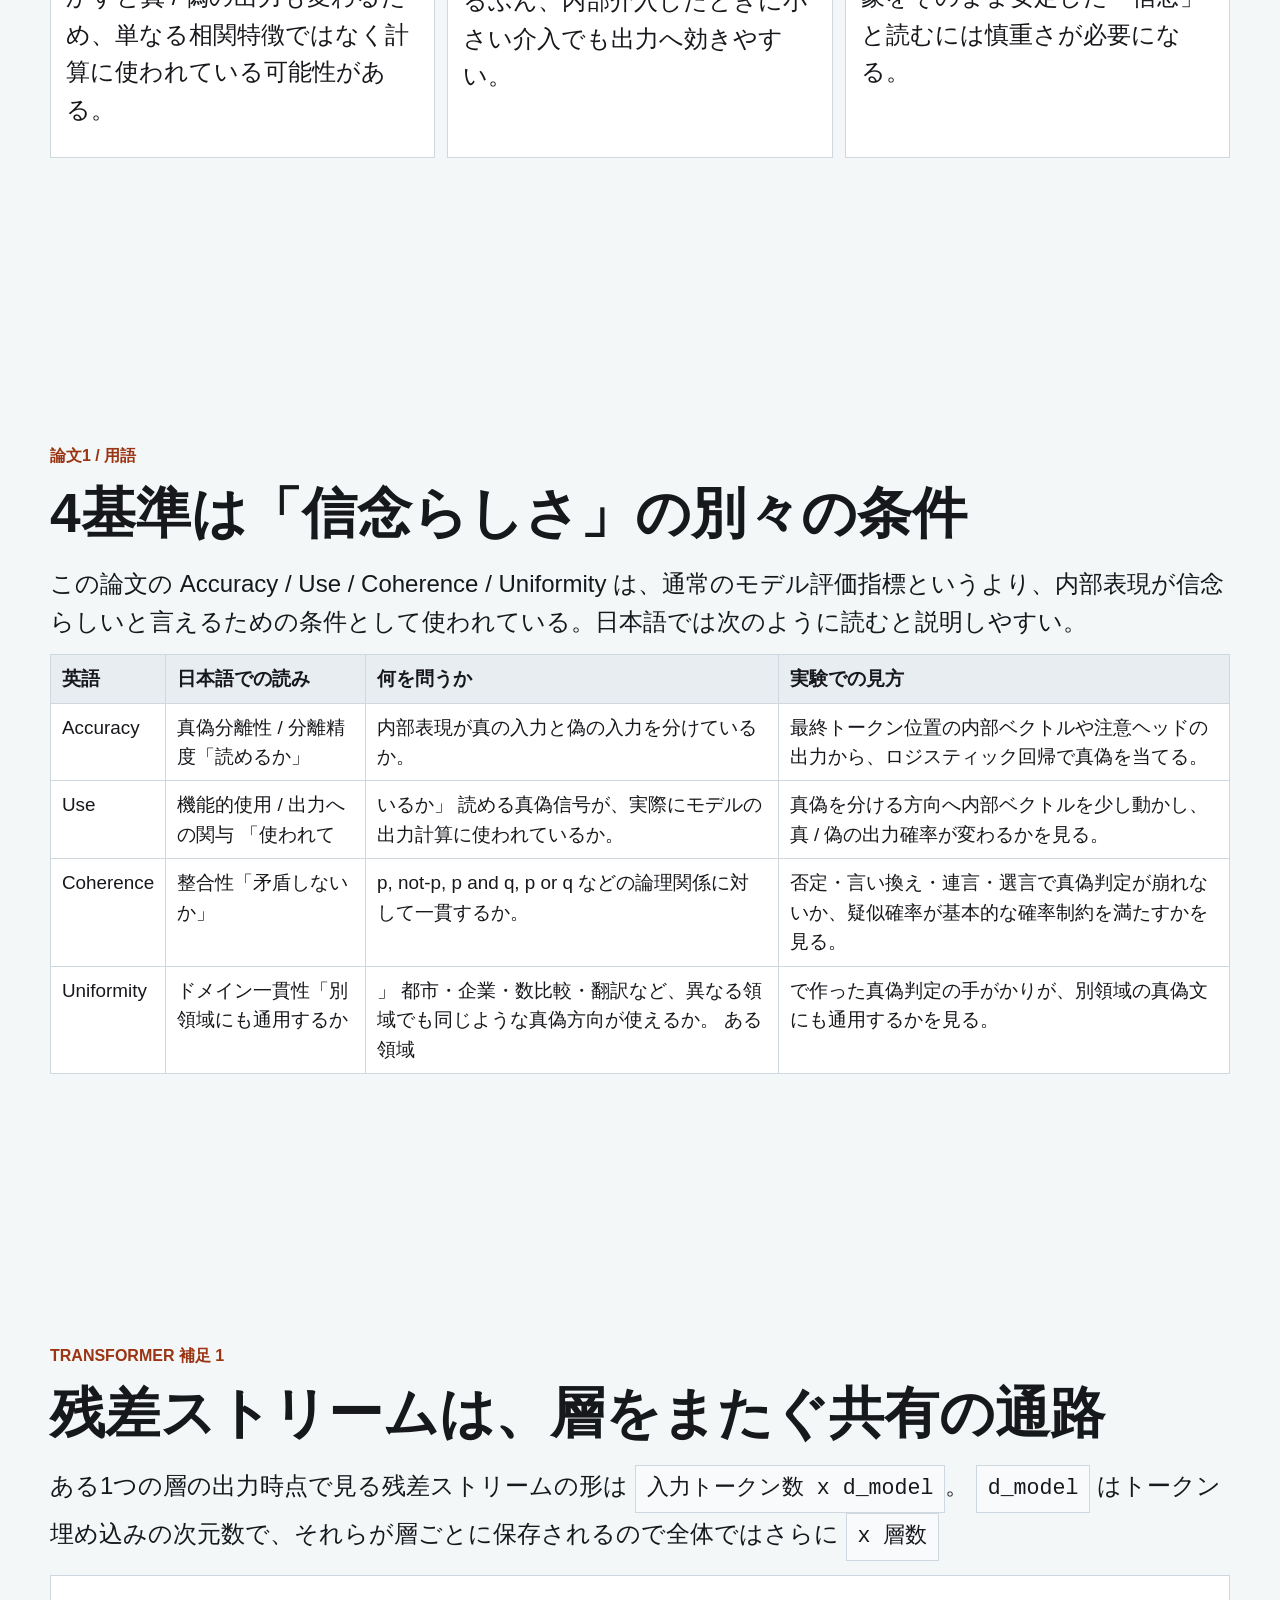
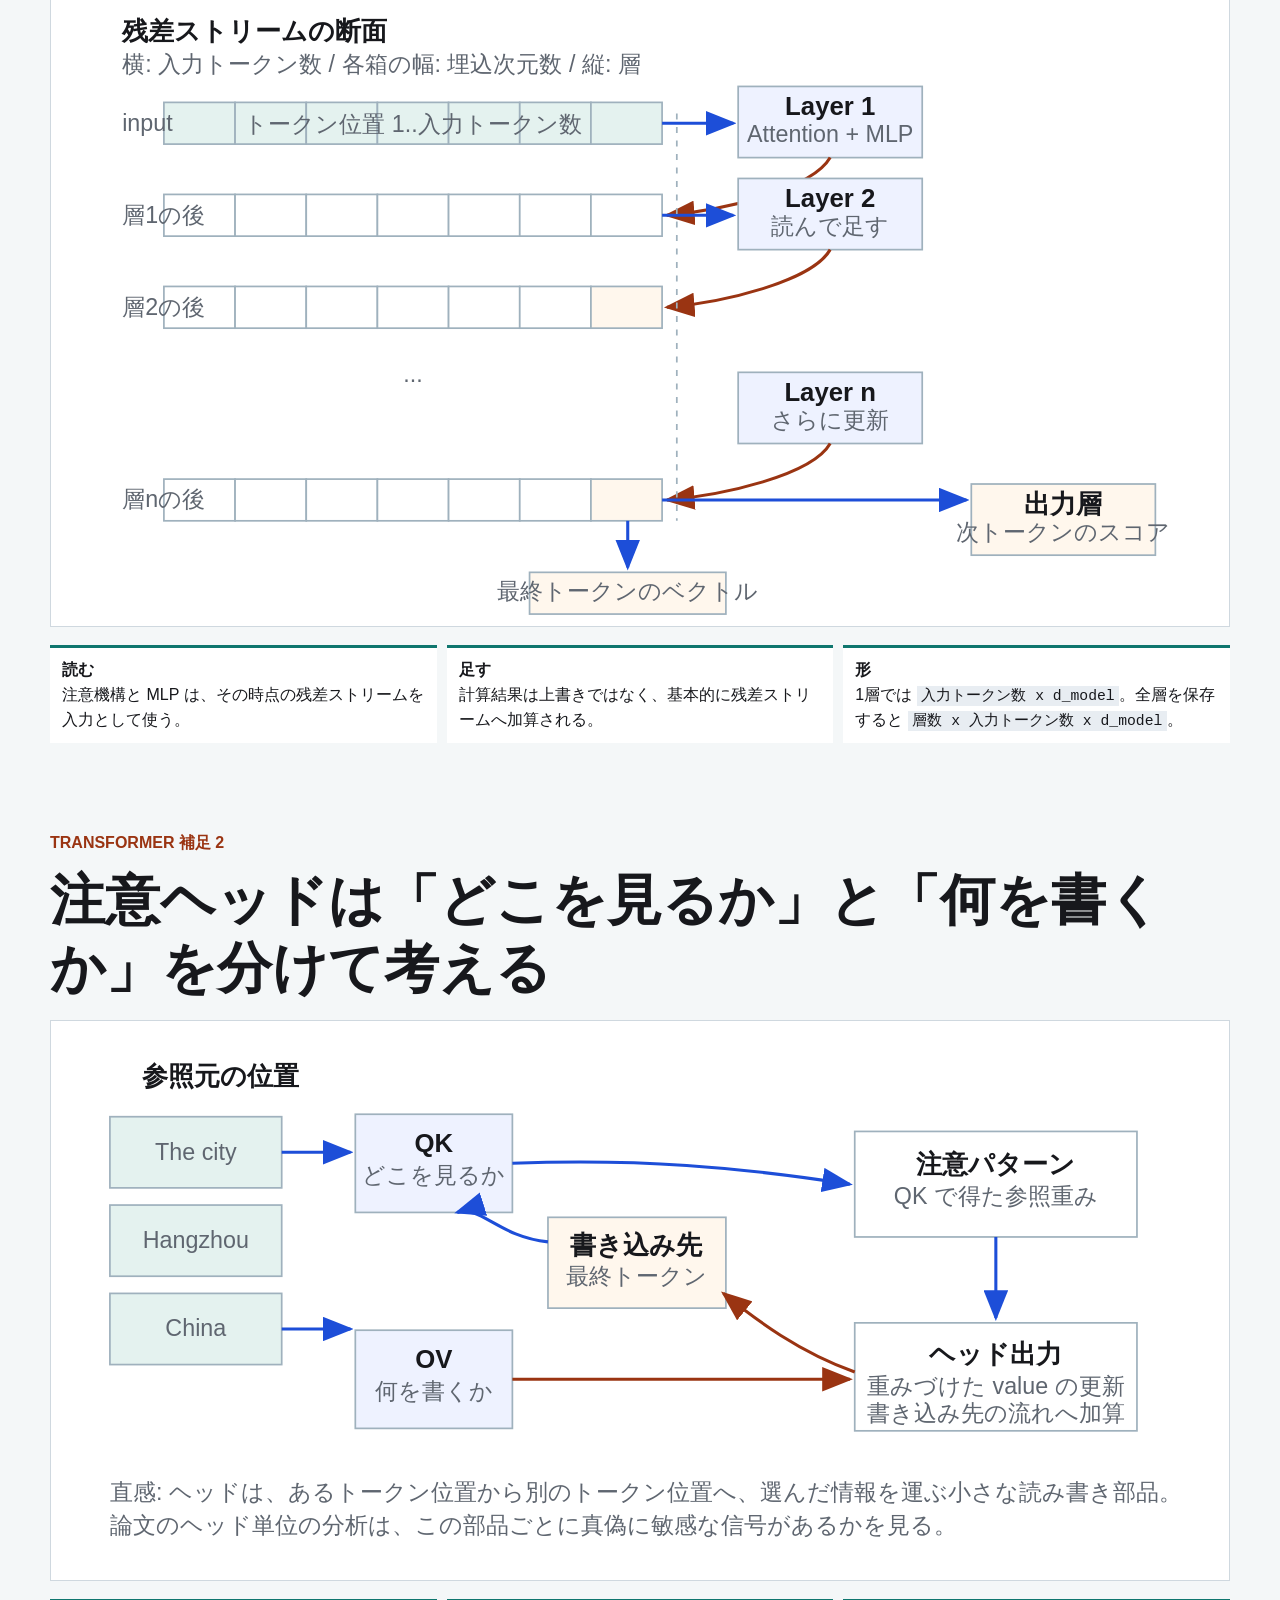
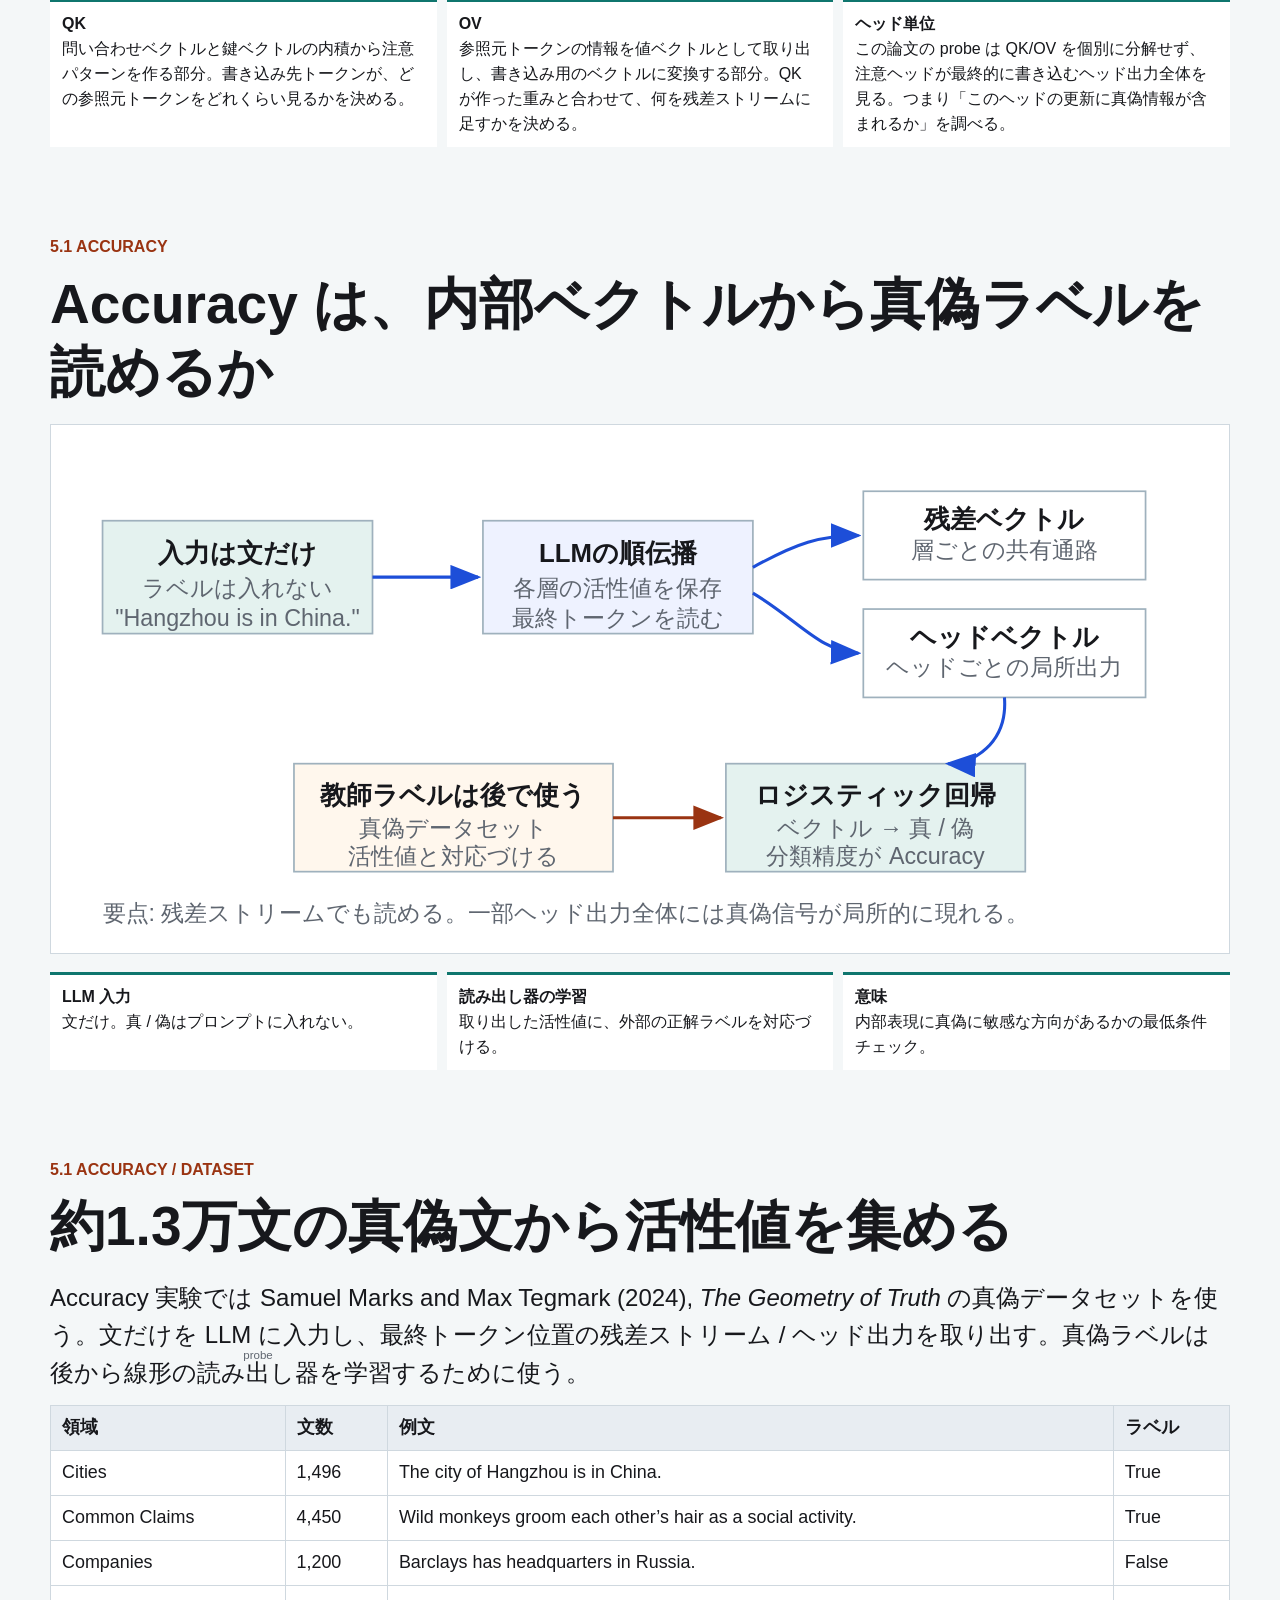
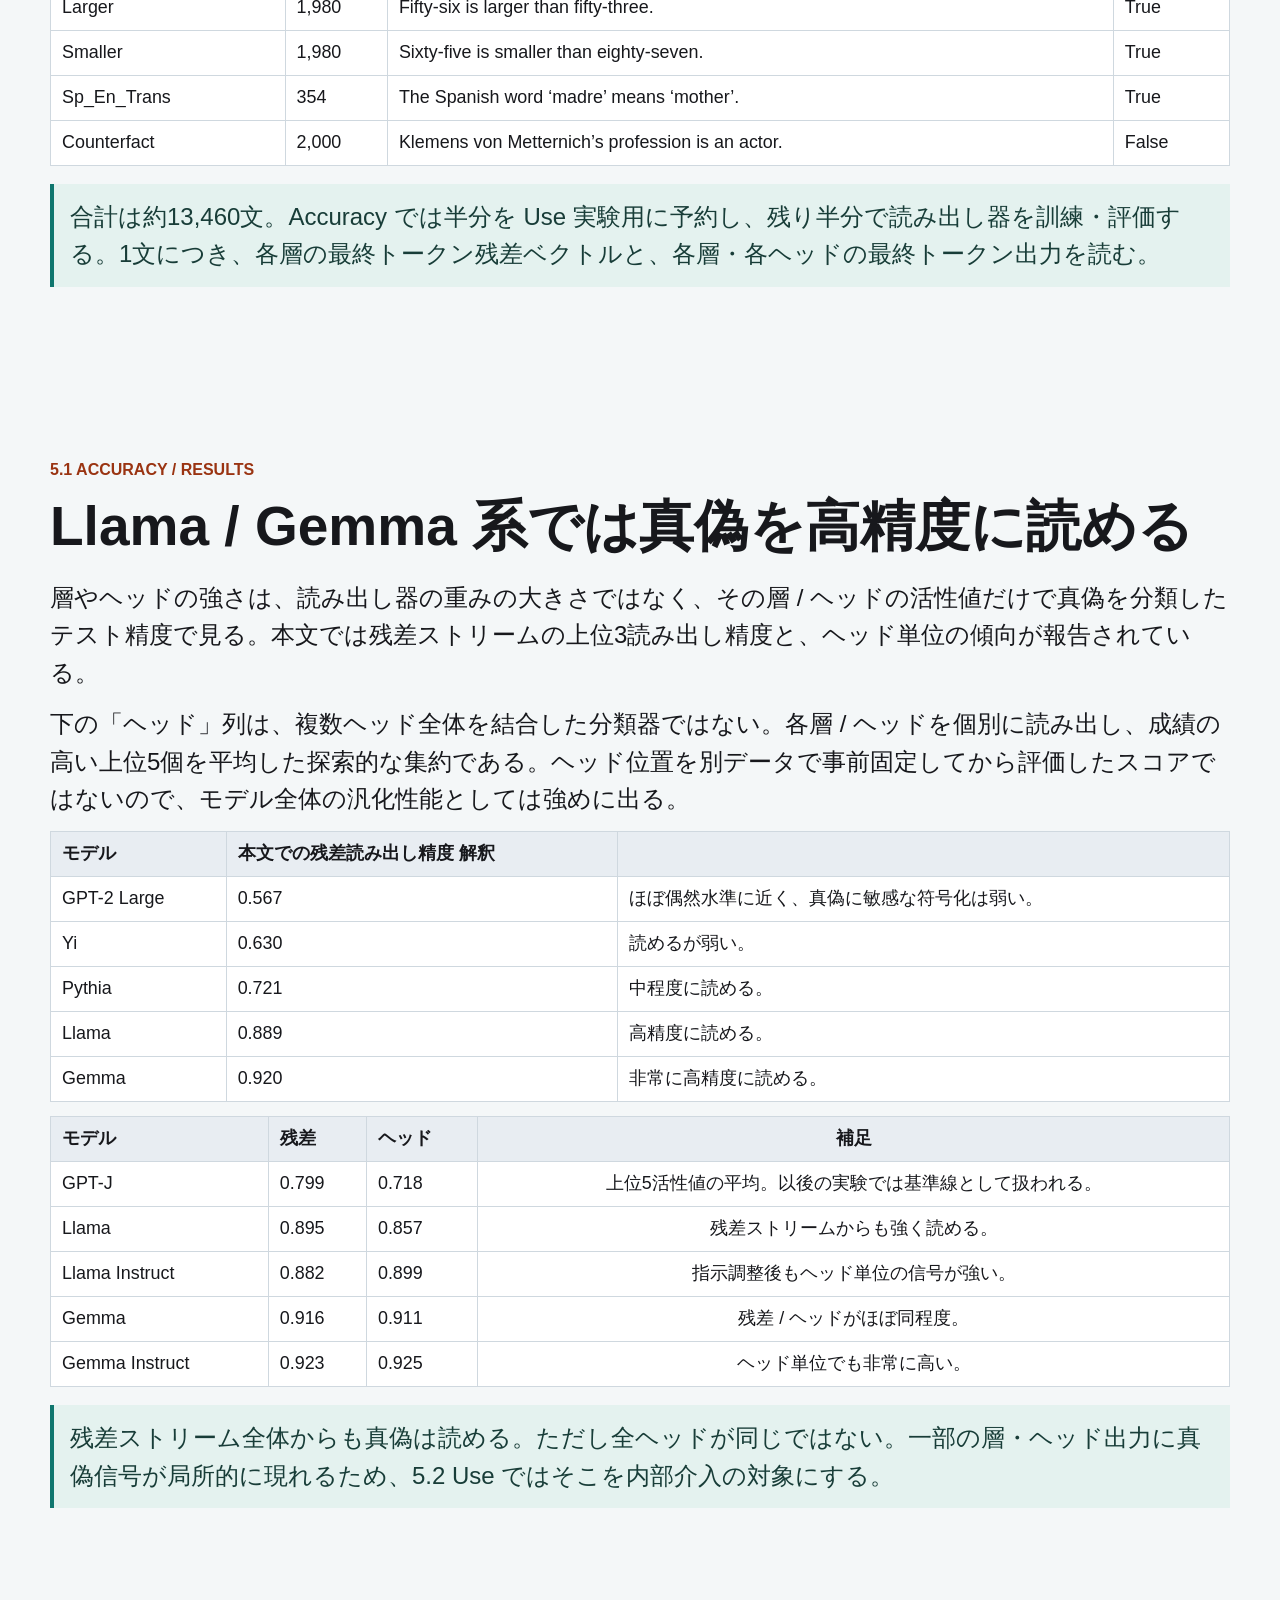
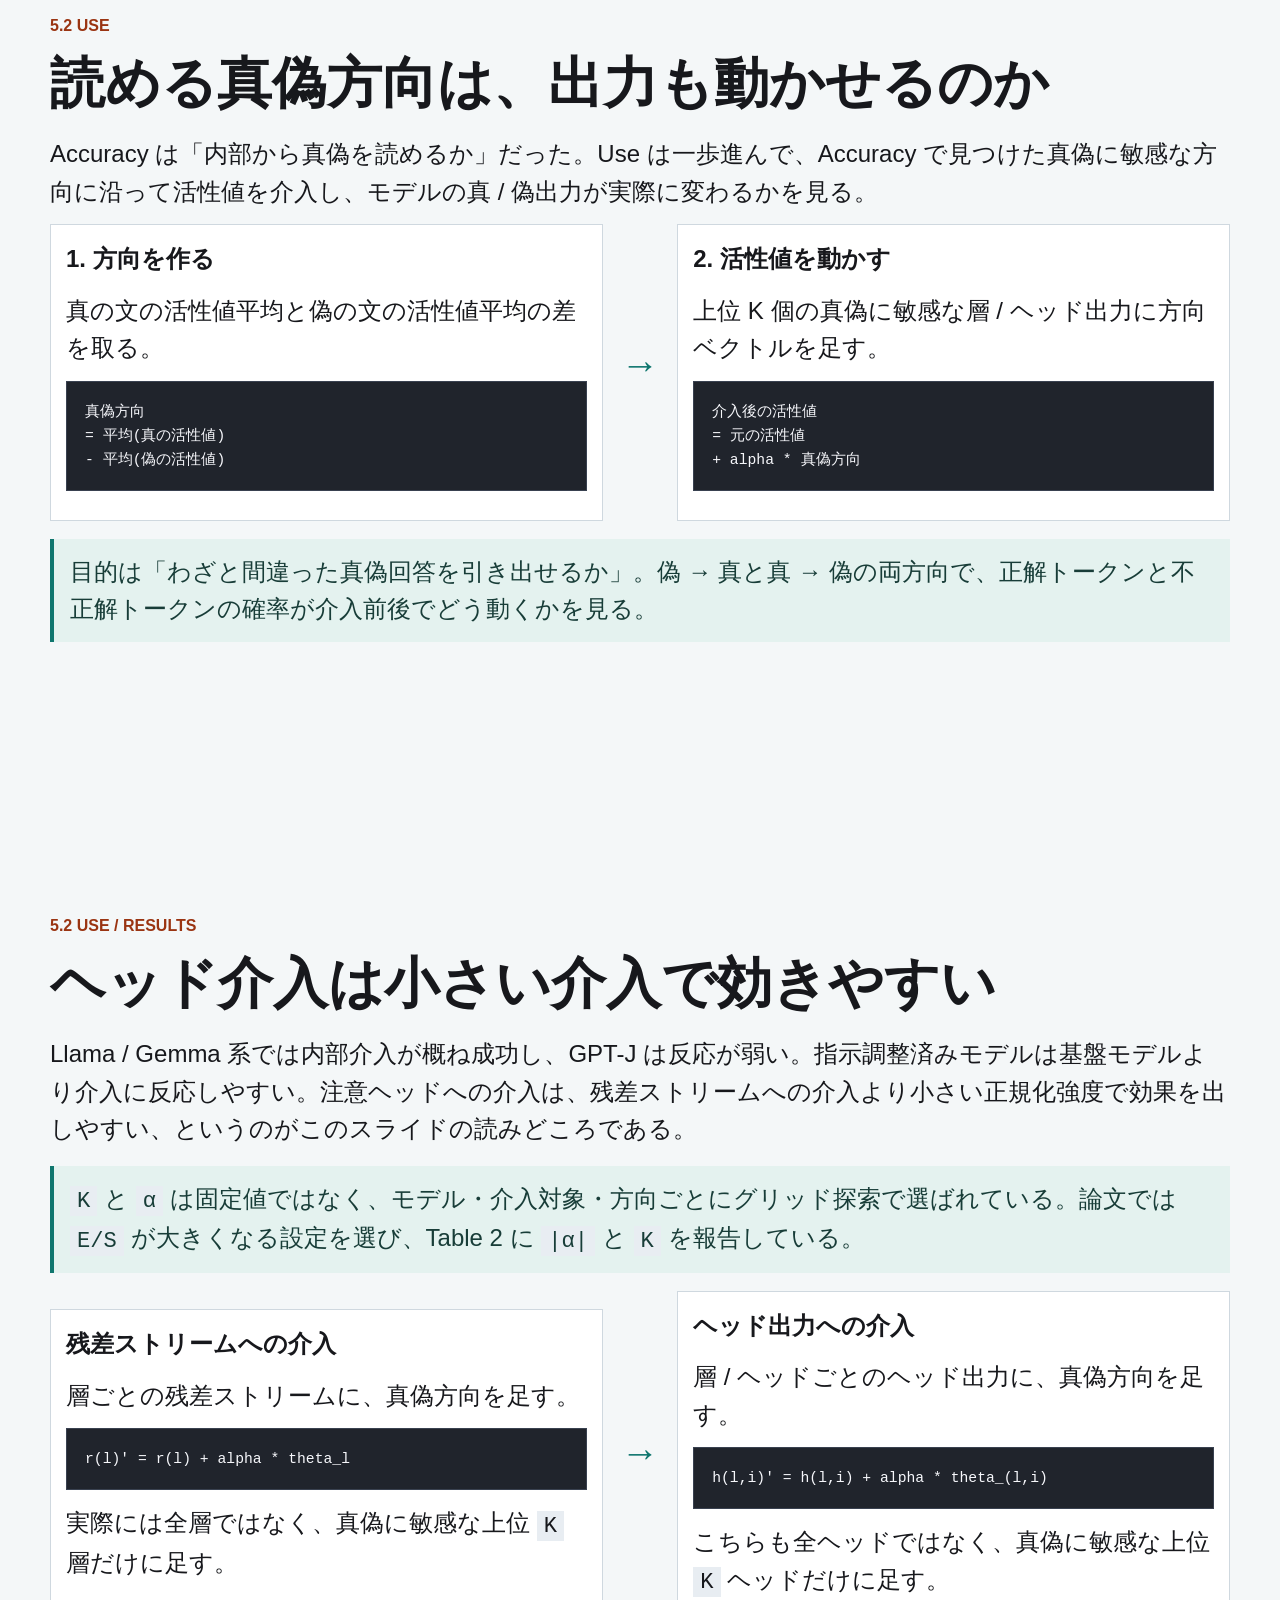
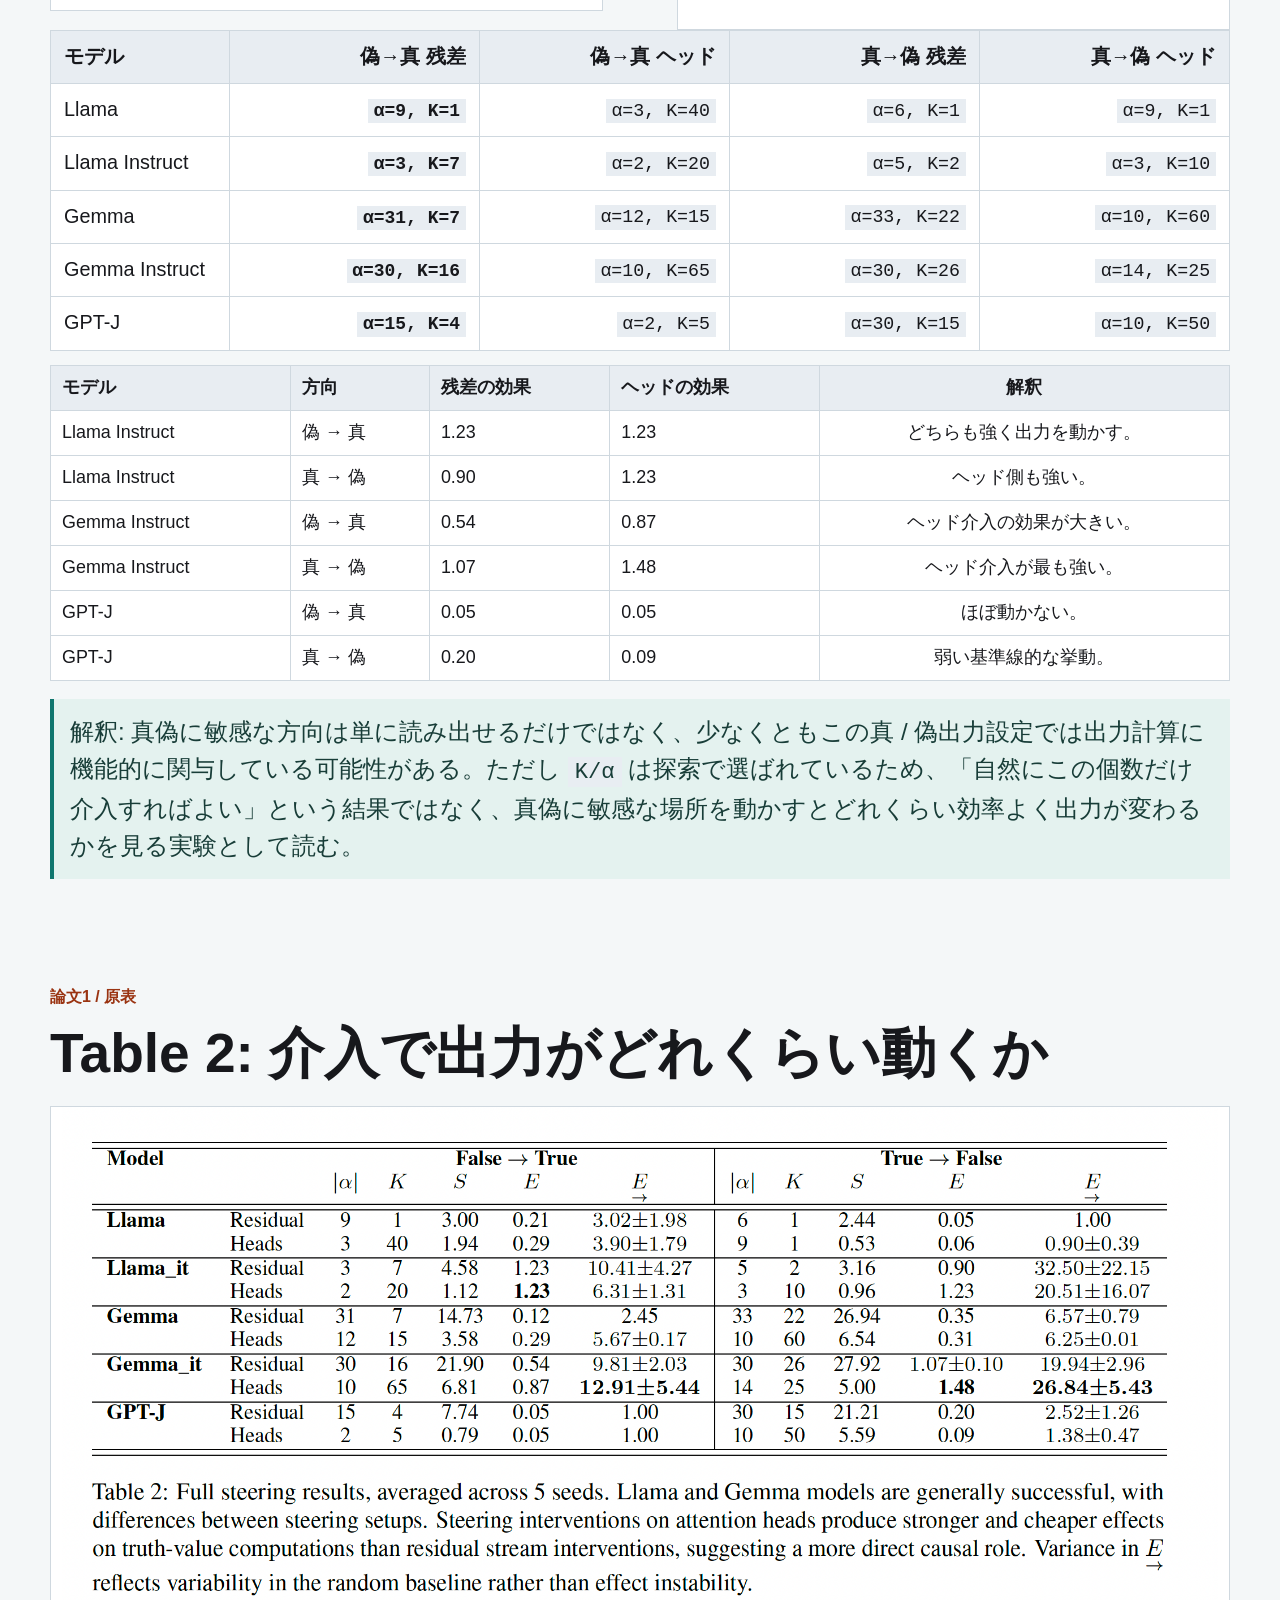
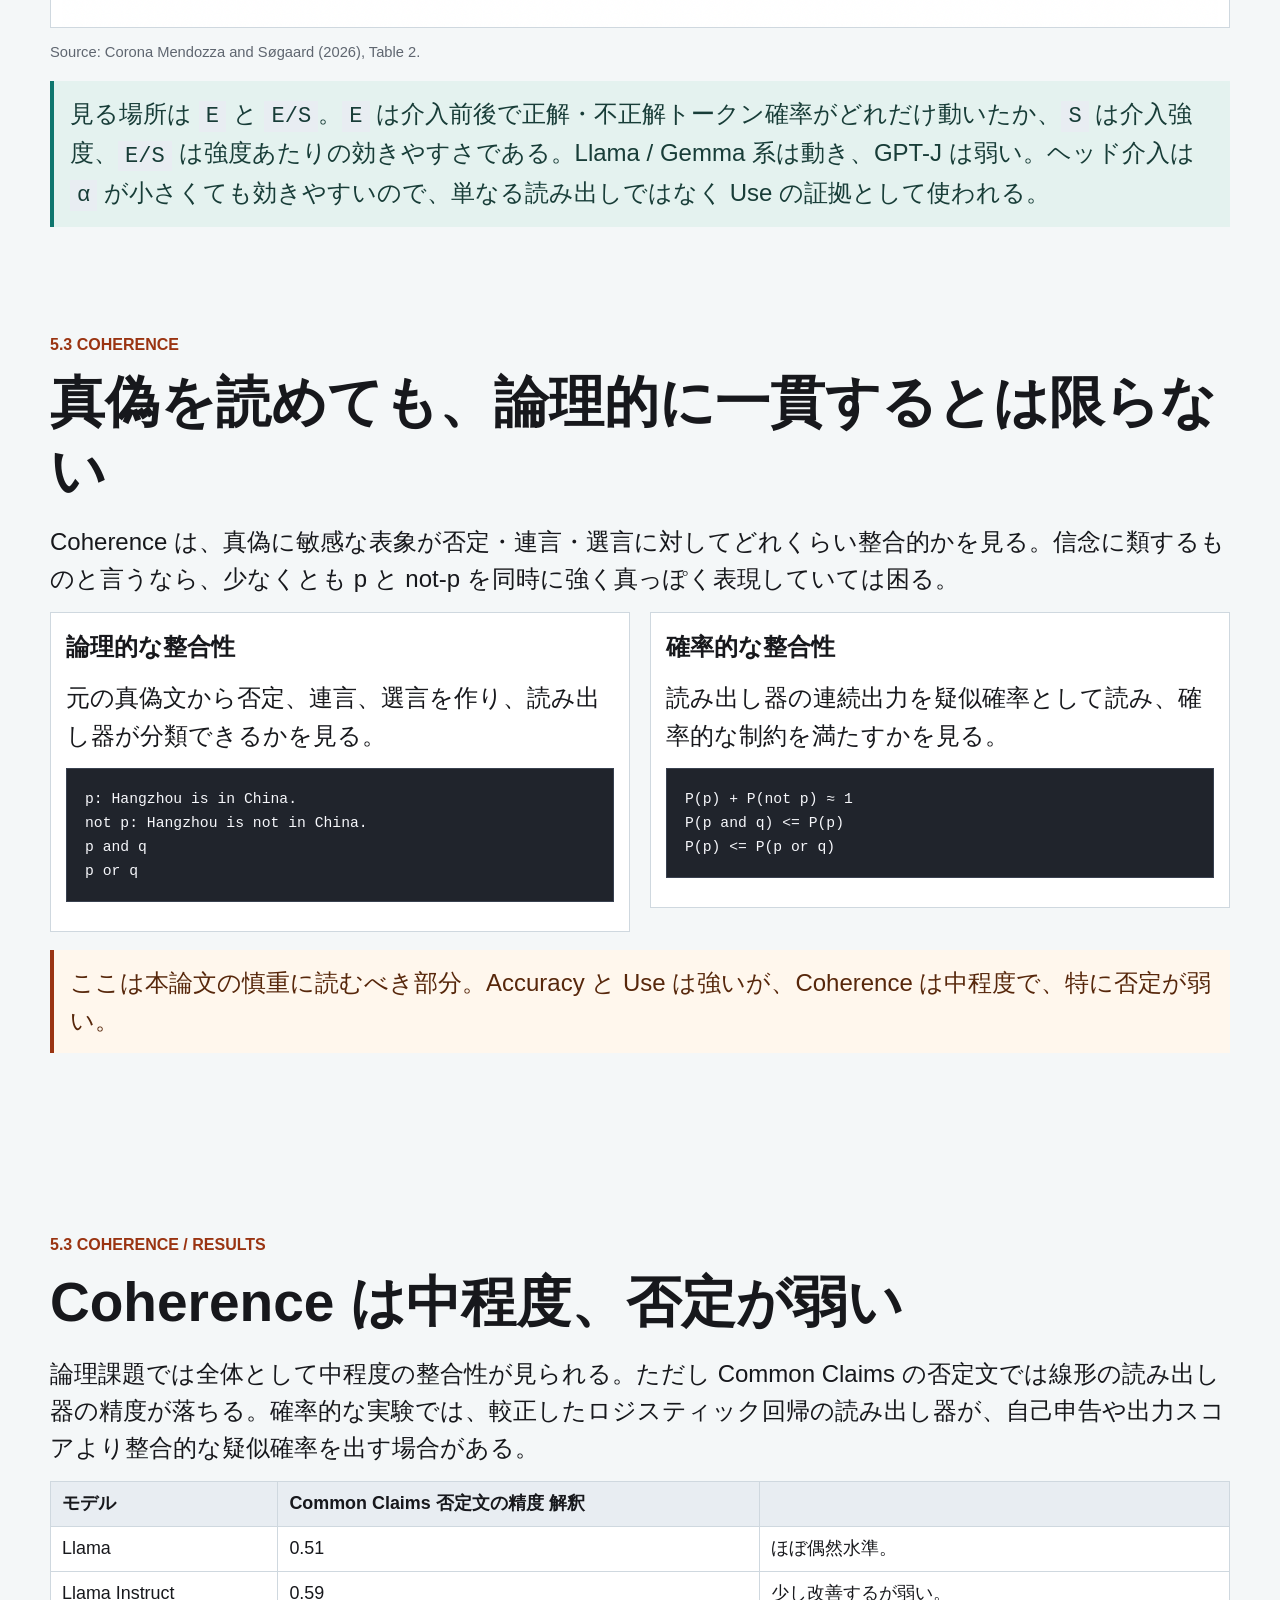
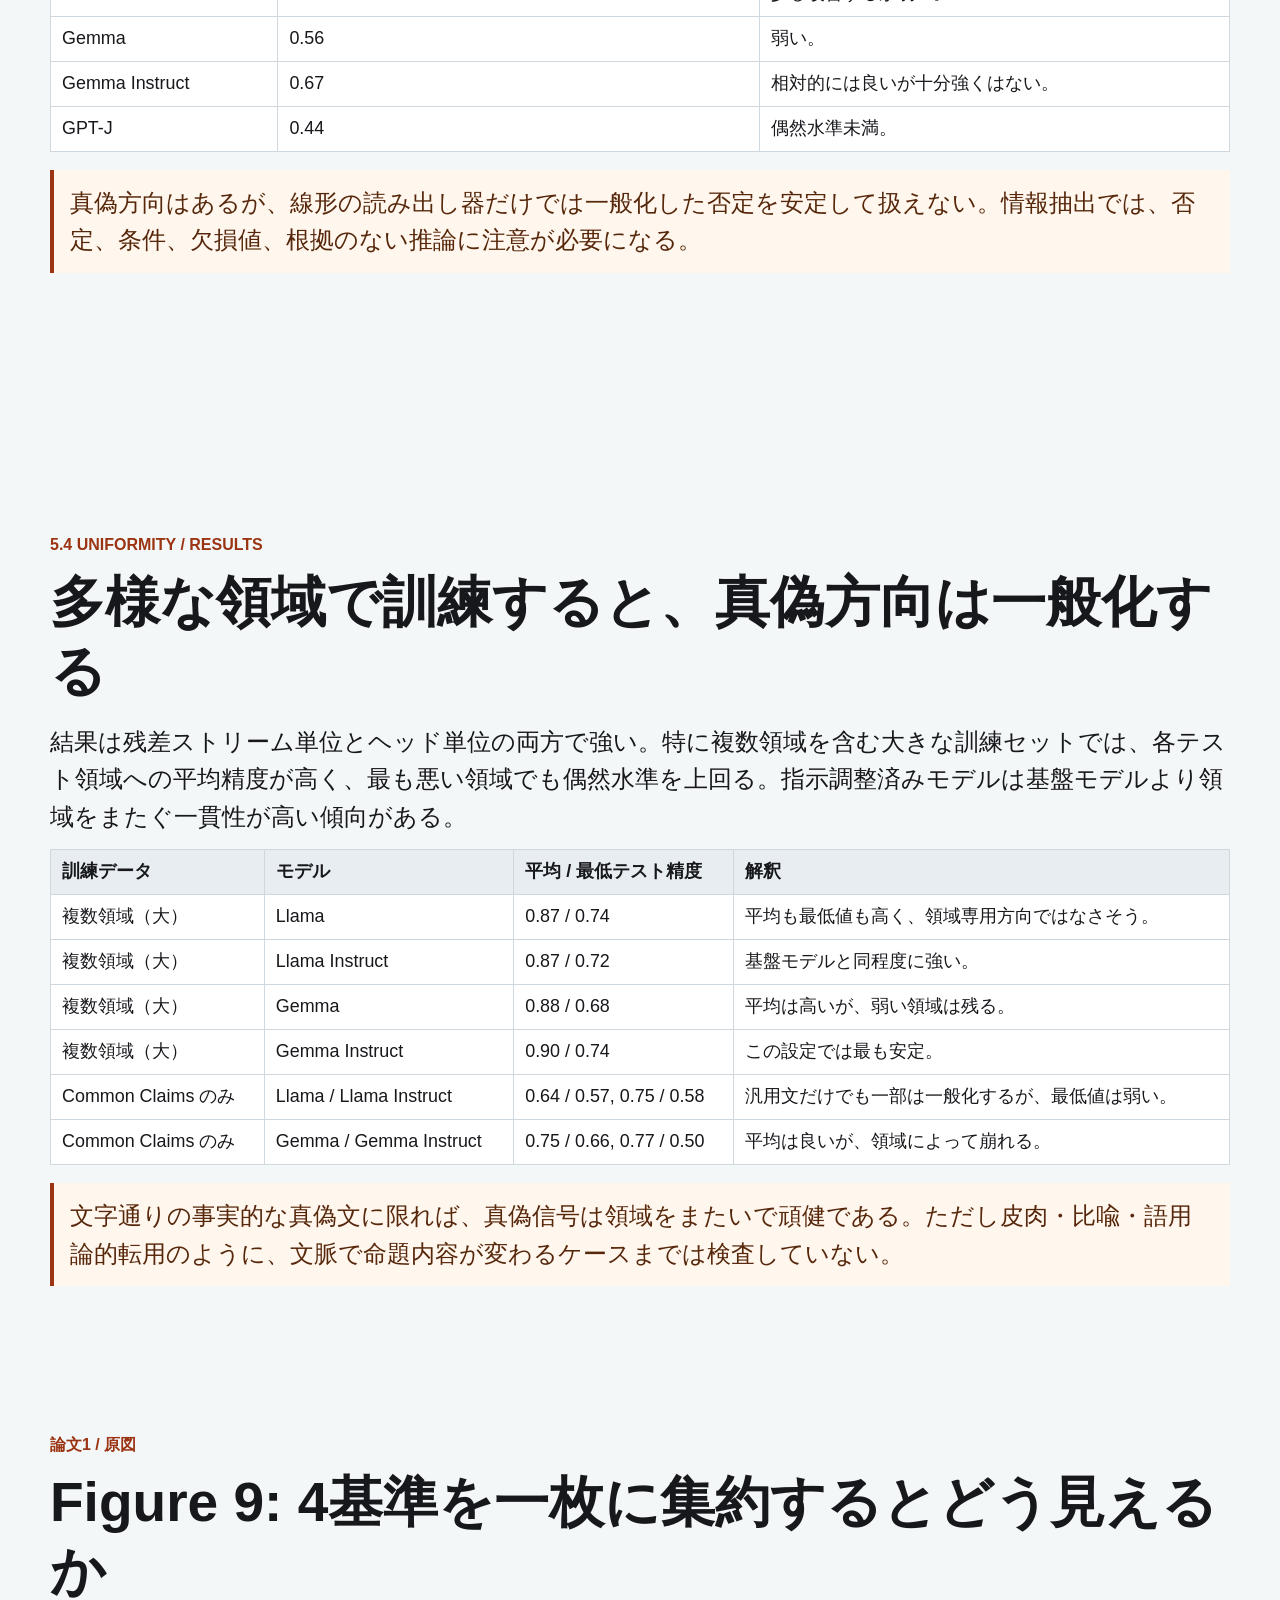
==== commit 9ccf2774: "Add source figures and prompting comparison" ====
--- a/index.html
+++ b/index.html
@@ -873,6 +873,23 @@
 </section>
 <section class="flow">
 <div class="kicker">
+<p>論文1 / 原表</p>
+</div>
+<section id="table-2-介入で出力がどれくらい動くか" class="level2">
+<h2>Table 2: 介入で出力がどれくらい動くか</h2>
+<figure class="source-figure compact-source">
+<img src="assets/figures/paper1-table2-steering.png" alt="LLM Beliefs Are in Their Heads Table 2: full steering results">
+<figcaption>
+Source: Corona Mendozza and Søgaard (2026), Table 2.
+</figcaption>
+</figure>
+<div class="note">
+<p>見る場所は <code>E</code> と <code>E/S</code>。<code>E</code> は介入前後で正解・不正解トークン確率がどれだけ動いたか、<code>S</code> は介入強度、<code>E/S</code> は強度あたりの効きやすさである。Llama / Gemma 系は動き、GPT-J は弱い。ヘッド介入は <code>α</code> が小さくても効きやすいので、単なる読み出しではなく Use の証拠として使われる。</p>
+</div>
+</section>
+</section>
+<section class="flow">
+<div class="kicker">
 <p>5.3 Coherence</p>
 </div>
 <section id="真偽を読めても論理的に一貫するとは限らない" class="level2">
@@ -1012,6 +1029,23 @@
 </div>
 </section>
 </section>
+<section class="flow">
+<div class="kicker">
+<p>論文1 / 原図</p>
+</div>
+<section id="figure-9-4基準を一枚に集約するとどう見えるか" class="level2">
+<h2>Figure 9: 4基準を一枚に集約するとどう見えるか</h2>
+<figure class="source-figure">
+<img src="assets/figures/paper1-fig9-model-scores.png" alt="LLM Beliefs Are in Their Heads Figure 9: model scores across belief-likeness criteria">
+<figcaption>
+Source: Corona Mendozza and Søgaard (2026), Figure 9.
+</figcaption>
+</figure>
+<div class="note">
+<p>Accuracy / Use / Coherence / Uniformity をまとめた概観図。大きな点は、ヘッド単位の表現が残差ストリームと同程度、場合によってはよりくっきり・介入しやすく見えること。ただし Appendix A.2 の正規化スコアなので、個別実験の数値そのものではなく、全体傾向の地図として読む。</p>
+</div>
+</section>
+</section>
 <section class="screen">
 <div class="kicker">
 <p>橋渡し</p>
@@ -1115,6 +1149,23 @@
 </div>
 <div class="note">
 <p>ここでの関心は「どの事前学習モデルが確信度表明を得意とするか」ではない。追加訓練が確信度表明にどう効くかを見る。</p>
+</div>
+</section>
+</section>
+<section class="flow">
+<div class="kicker">
+<p>論文2 / 原図</p>
+</div>
+<section id="figure-2-何を比べ何を測っているか" class="level2">
+<h2>Figure 2: 何を比べ、何を測っているか</h2>
+<figure class="source-figure">
+<img src="assets/figures/paper2-fig2-eval-design.png" alt="Thinking Out Loud Figure 2: verbalized confidence evaluation design">
+<figcaption>
+Source: Zeng et al. (2025), Figure 2.
+</figcaption>
+</figure>
+<div class="note">
+<p>左から、タスクの種類、聞き方、モデルタイプ、出力、評価指標が並ぶ。この論文は内部活性を読まず、回答と一緒に言語化された確信度を出させ、その確信度が正誤と合うかを calibration / failure prediction として測る。</p>
 </div>
 </section>
 </section>
@@ -1159,6 +1210,82 @@
 </div>
 <div class="note">
 <p>ここで測っているのは「内部に真偽信号があるか」ではない。モデルが外に出した確信度が実際の正答率と合うかである。</p>
+</div>
+</section>
+</section>
+<section class="flow">
+<div class="kicker">
+<p>論文2 / 聞き方の比較</p>
+</div>
+<section id="聞き方は効くが支配的なのは訓練とサイズ" class="level2">
+<h2>聞き方は効くが、支配的なのは訓練とサイズ</h2>
+<p>Table 4 は、3つの聞き方ごとの ECE を比較している。ECE は低いほど、言語化された確信度と実際の正答率が合っている。</p>
+<div class="compact-table data-table">
+<table style="width:100%;">
+<colgroup>
+<col style="width: 16%" />
+<col style="width: 22%" />
+<col style="width: 22%" />
+<col style="width: 22%" />
+<col style="width: 16%" />
+</colgroup>
+<thead>
+<tr>
+<th>タスク / モデル</th>
+<th style="text-align: right;">通常CoT</th>
+<th style="text-align: right;">確率値CoT</th>
+<th style="text-align: right;">自己評価</th>
+<th>解釈</th>
+</tr>
+</thead>
+<tbody>
+<tr>
+<td>AIME / Qwen2.5-14B</td>
+<td style="text-align: right;">0.760</td>
+<td style="text-align: right;">0.768</td>
+<td style="text-align: right;"><strong>0.422</strong></td>
+<td>自己評価で大きく改善。</td>
+</tr>
+<tr>
+<td>LiveBench / R1-Distill-Qwen-32B</td>
+<td style="text-align: right;">0.152</td>
+<td style="text-align: right;">0.213</td>
+<td style="text-align: right;"><strong>0.100</strong></td>
+<td>推論タスクでは自己評価が効く場合がある。</td>
+</tr>
+<tr>
+<td>LiveBench / DeepSeek-R1</td>
+<td style="text-align: right;">0.081</td>
+<td style="text-align: right;"><strong>0.071</strong></td>
+<td style="text-align: right;">0.077</td>
+<td>大規模RLでは、聞き方より元の較正が強い。</td>
+</tr>
+<tr>
+<td>SimpleQA / R1-Distill-Qwen-14B</td>
+<td style="text-align: right;">0.719</td>
+<td style="text-align: right;"><strong>0.709</strong></td>
+<td style="text-align: right;">0.738</td>
+<td>事実性では自己評価で悪化する場合がある。</td>
+</tr>
+<tr>
+<td>SimpleQA / DeepSeek-R1</td>
+<td style="text-align: right;">0.324</td>
+<td style="text-align: right;"><strong>0.305</strong></td>
+<td style="text-align: right;">0.551</td>
+<td>自己評価が過信を強める例。</td>
+</tr>
+<tr>
+<td>FreshQA / Qwen2.5-14B</td>
+<td style="text-align: right;">0.436</td>
+<td style="text-align: right;">0.432</td>
+<td style="text-align: right;"><strong>0.287</strong></td>
+<td>データセットによっては自己評価が改善する。</td>
+</tr>
+</tbody>
+</table>
+</div>
+<div class="note warn">
+<p>読み方: prompting strategy は較正を動かすが、万能の聞き方はない。論文の主張は、prompt よりも追加訓練の種類とモデルサイズが支配的、というところにある。</p>
 </div>
 </section>
 </section>
@@ -1378,6 +1505,23 @@
 </div>
 </section>
 </section>
+<section class="flow">
+<div class="kicker">
+<p>論文2 / 原表</p>
+</div>
+<section id="table-3-追加で答えた問題は本当に当たっているか" class="level2">
+<h2>Table 3: 追加で答えた問題は本当に当たっているか</h2>
+<figure class="source-figure compact-source">
+<img src="assets/figures/paper2-table3-factuality.png" alt="Thinking Out Loud Table 3: factuality evaluation for shared attempted and only LRMs attempted questions">
+<figcaption>
+Source: Zeng et al. (2025), Table 3.
+</figcaption>
+</figure>
+<div class="note">
+<p>上段は Instruct と推論モデルが共通して答えた問題、下段は Instruct が答えなかったのに推論モデルだけが答えた問題。14B / 32B では、追加で答えた問題の精度が 2〜4% 程度にとどまる。ここが「推論モデルは知らないと言いにくくなる」という主張の中心である。</p>
+</div>
+</section>
+</section>
 <section class="screen">
 <div class="kicker">
 <p>読み出し問題</p>
--- a/assets/presentation.css
+++ b/assets/presentation.css
@@ -409,6 +409,31 @@
         font-size: 1rem;
       }
 
+      .source-figure {
+        display: grid;
+        gap: 14px;
+        margin: 18px 0;
+      }
+
+      .source-figure img {
+        display: block;
+        width: 100%;
+        max-height: 68svh;
+        object-fit: contain;
+        border: 1px solid var(--line);
+        background: var(--paper);
+      }
+
+      .source-figure figcaption {
+        color: var(--muted);
+        font-size: 0.92rem;
+        line-height: 1.45;
+      }
+
+      .source-figure.compact-source img {
+        max-height: 58svh;
+      }
+
       .shape-note {
         display: inline-block;
         border: 1px solid var(--line);
